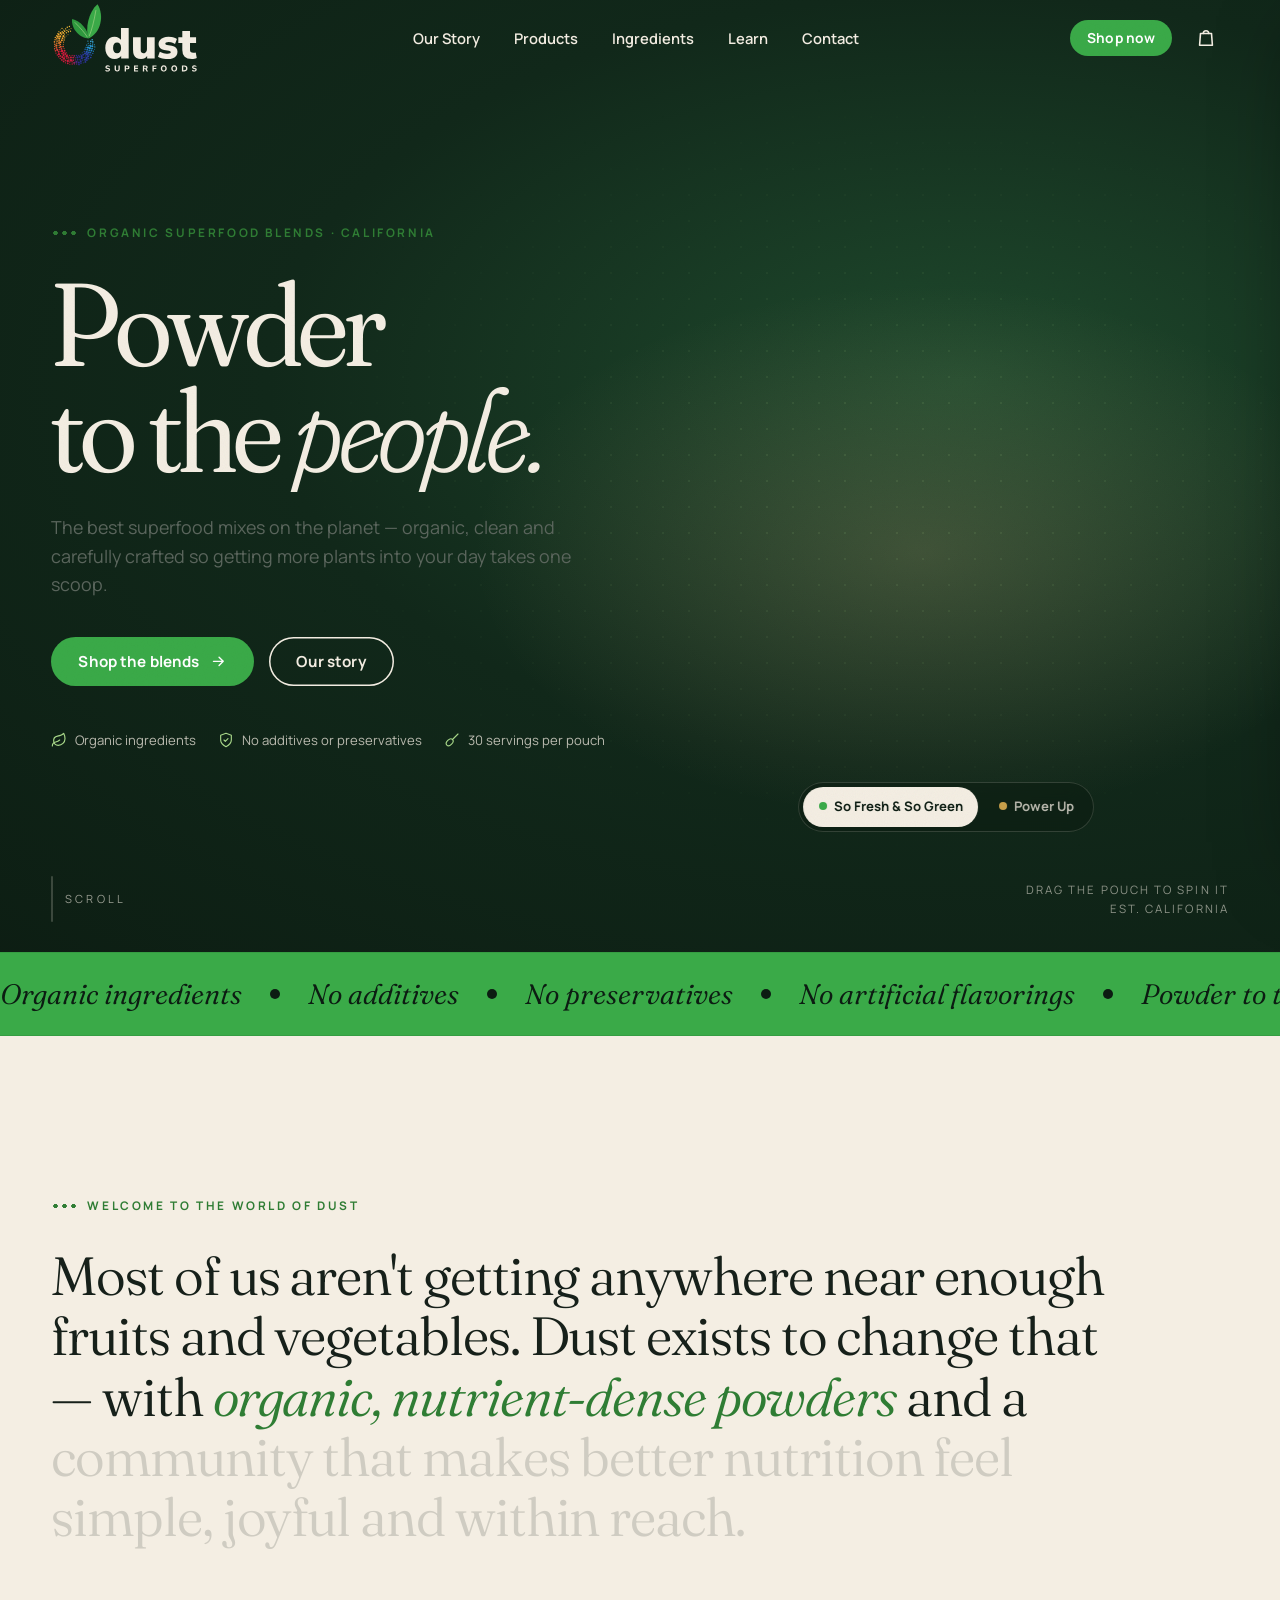
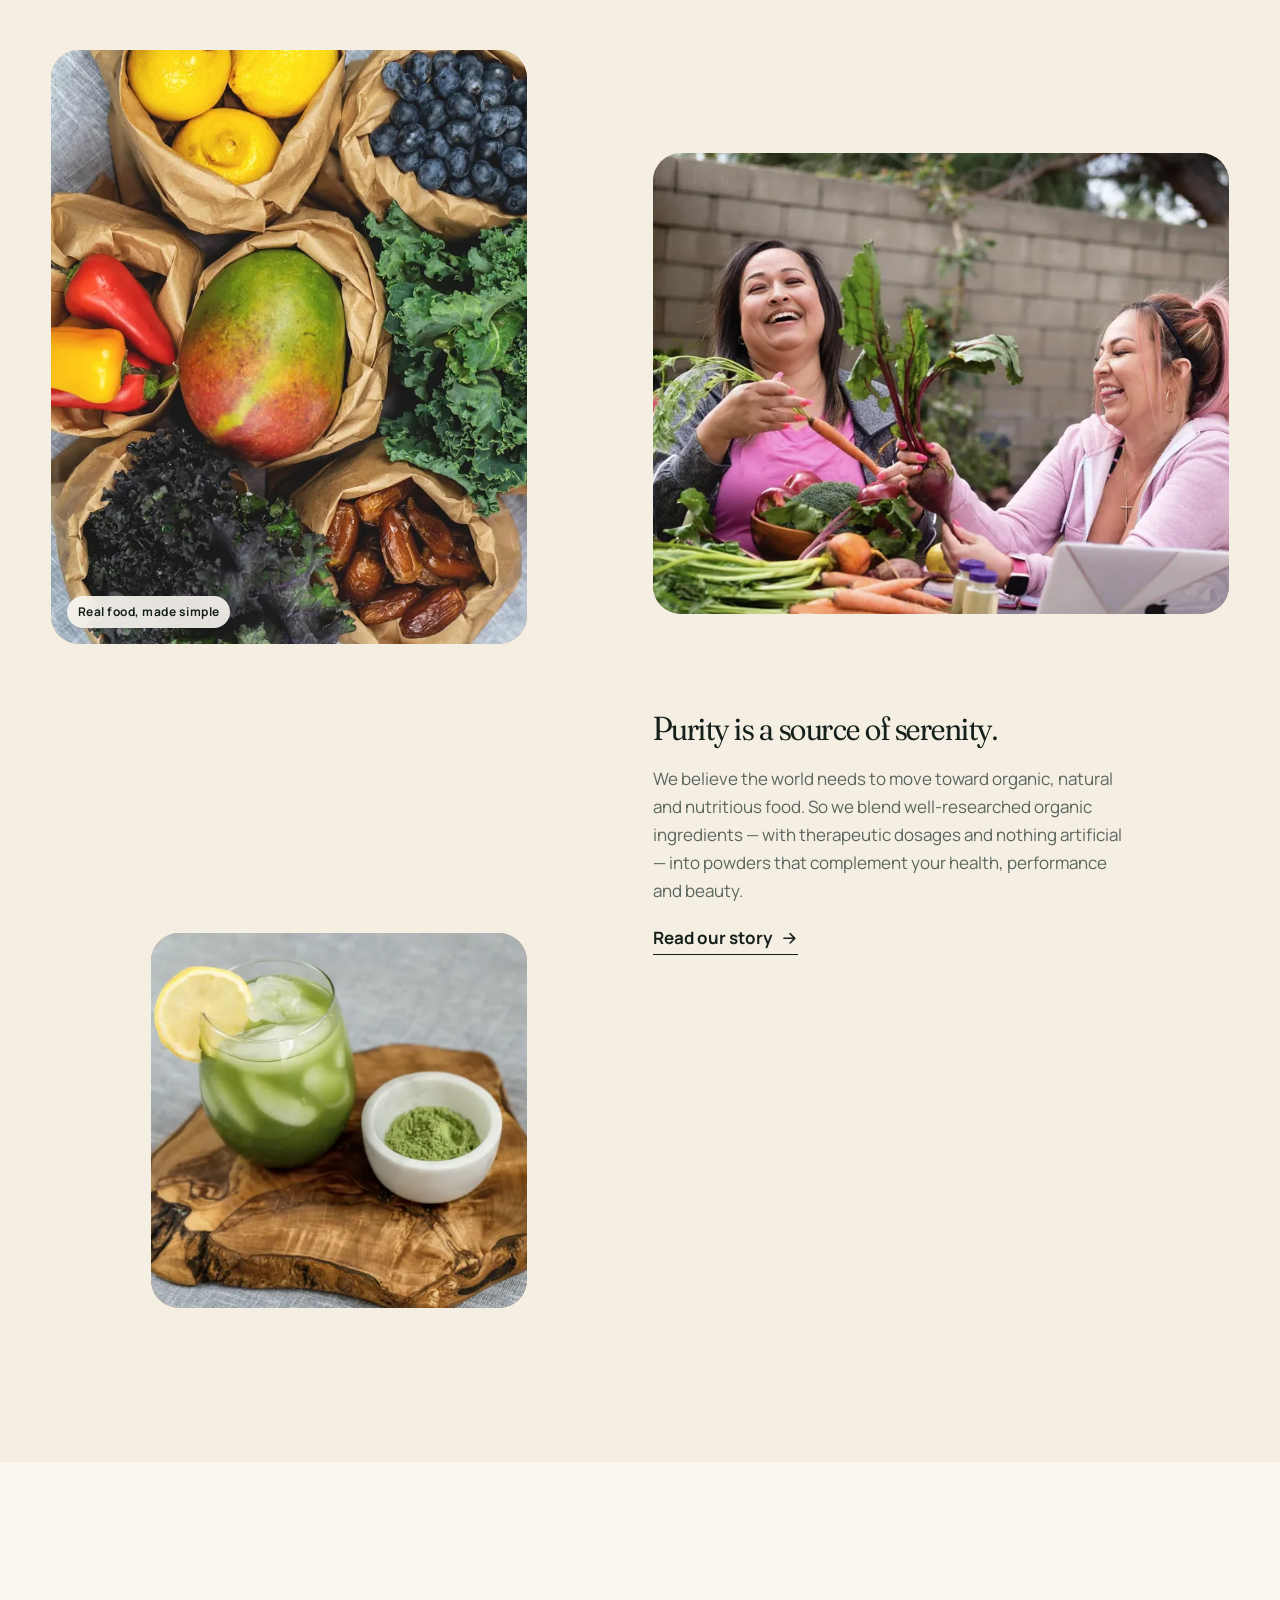
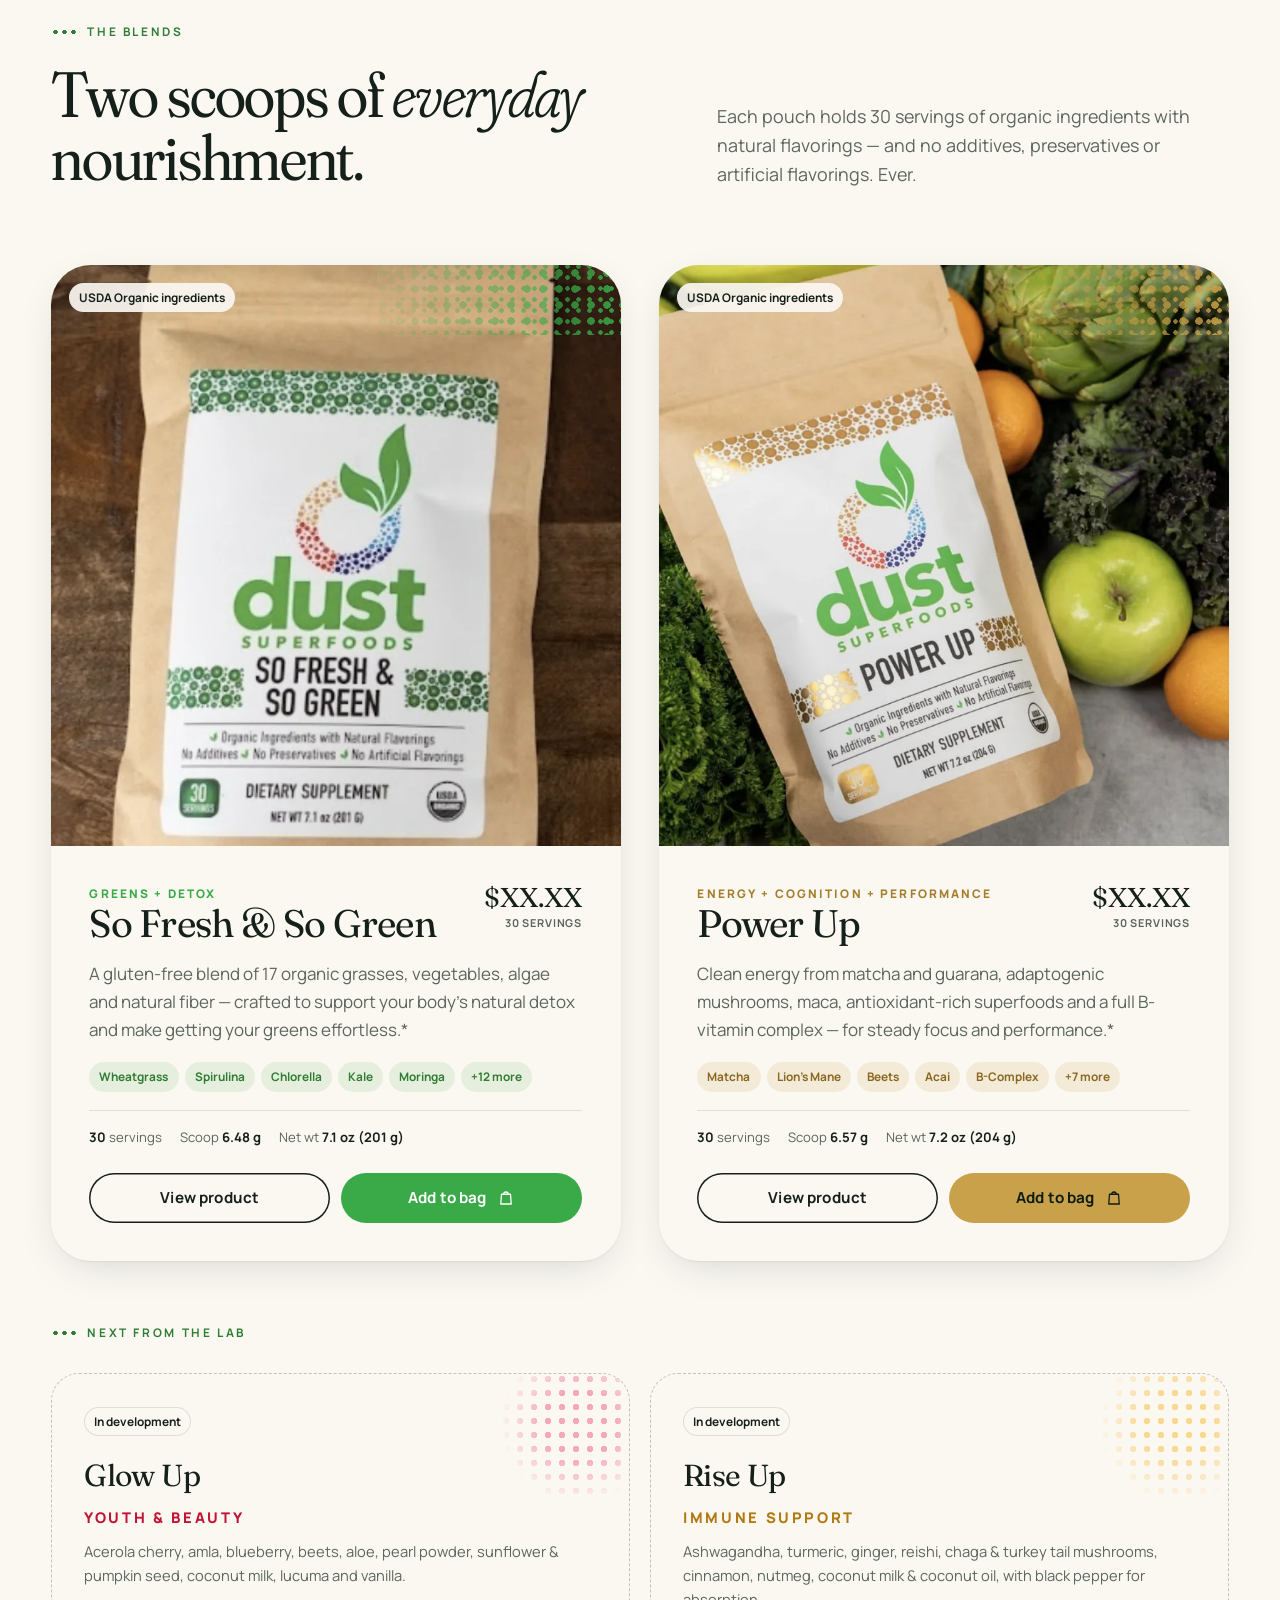
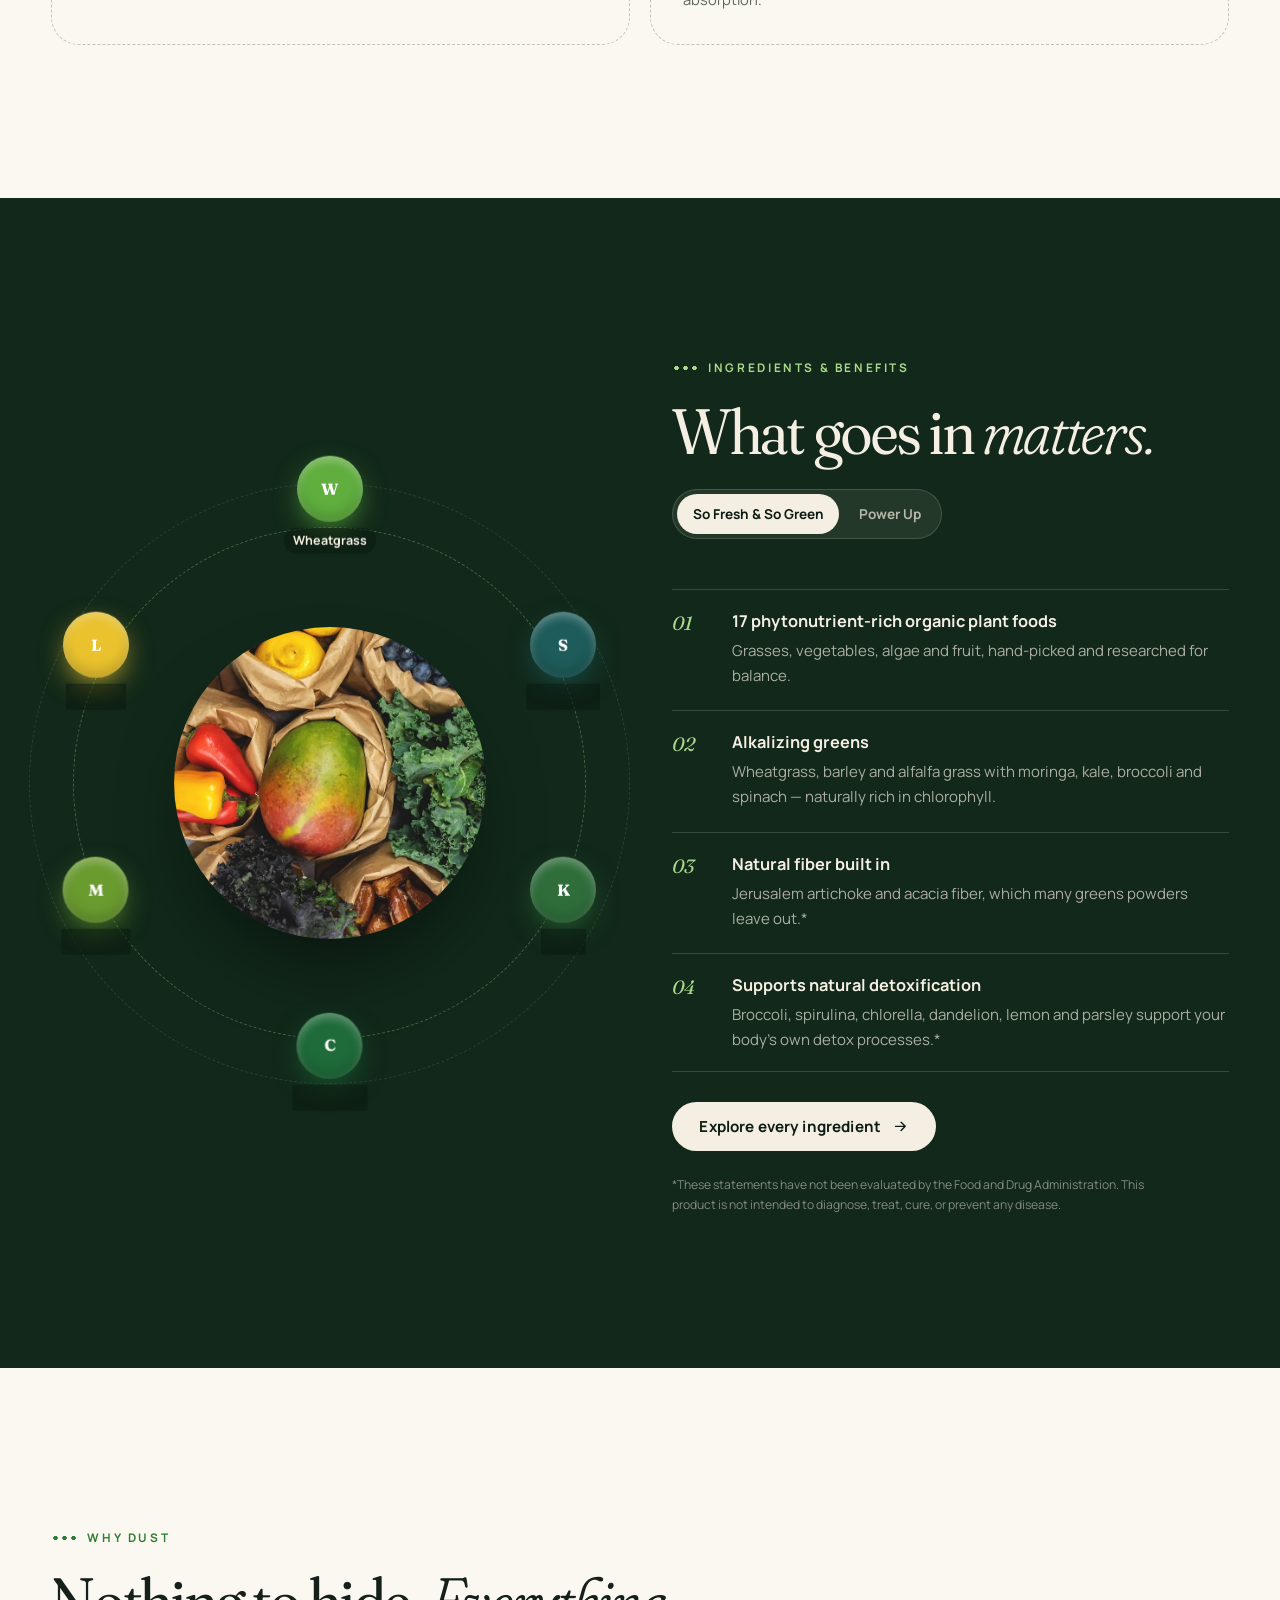
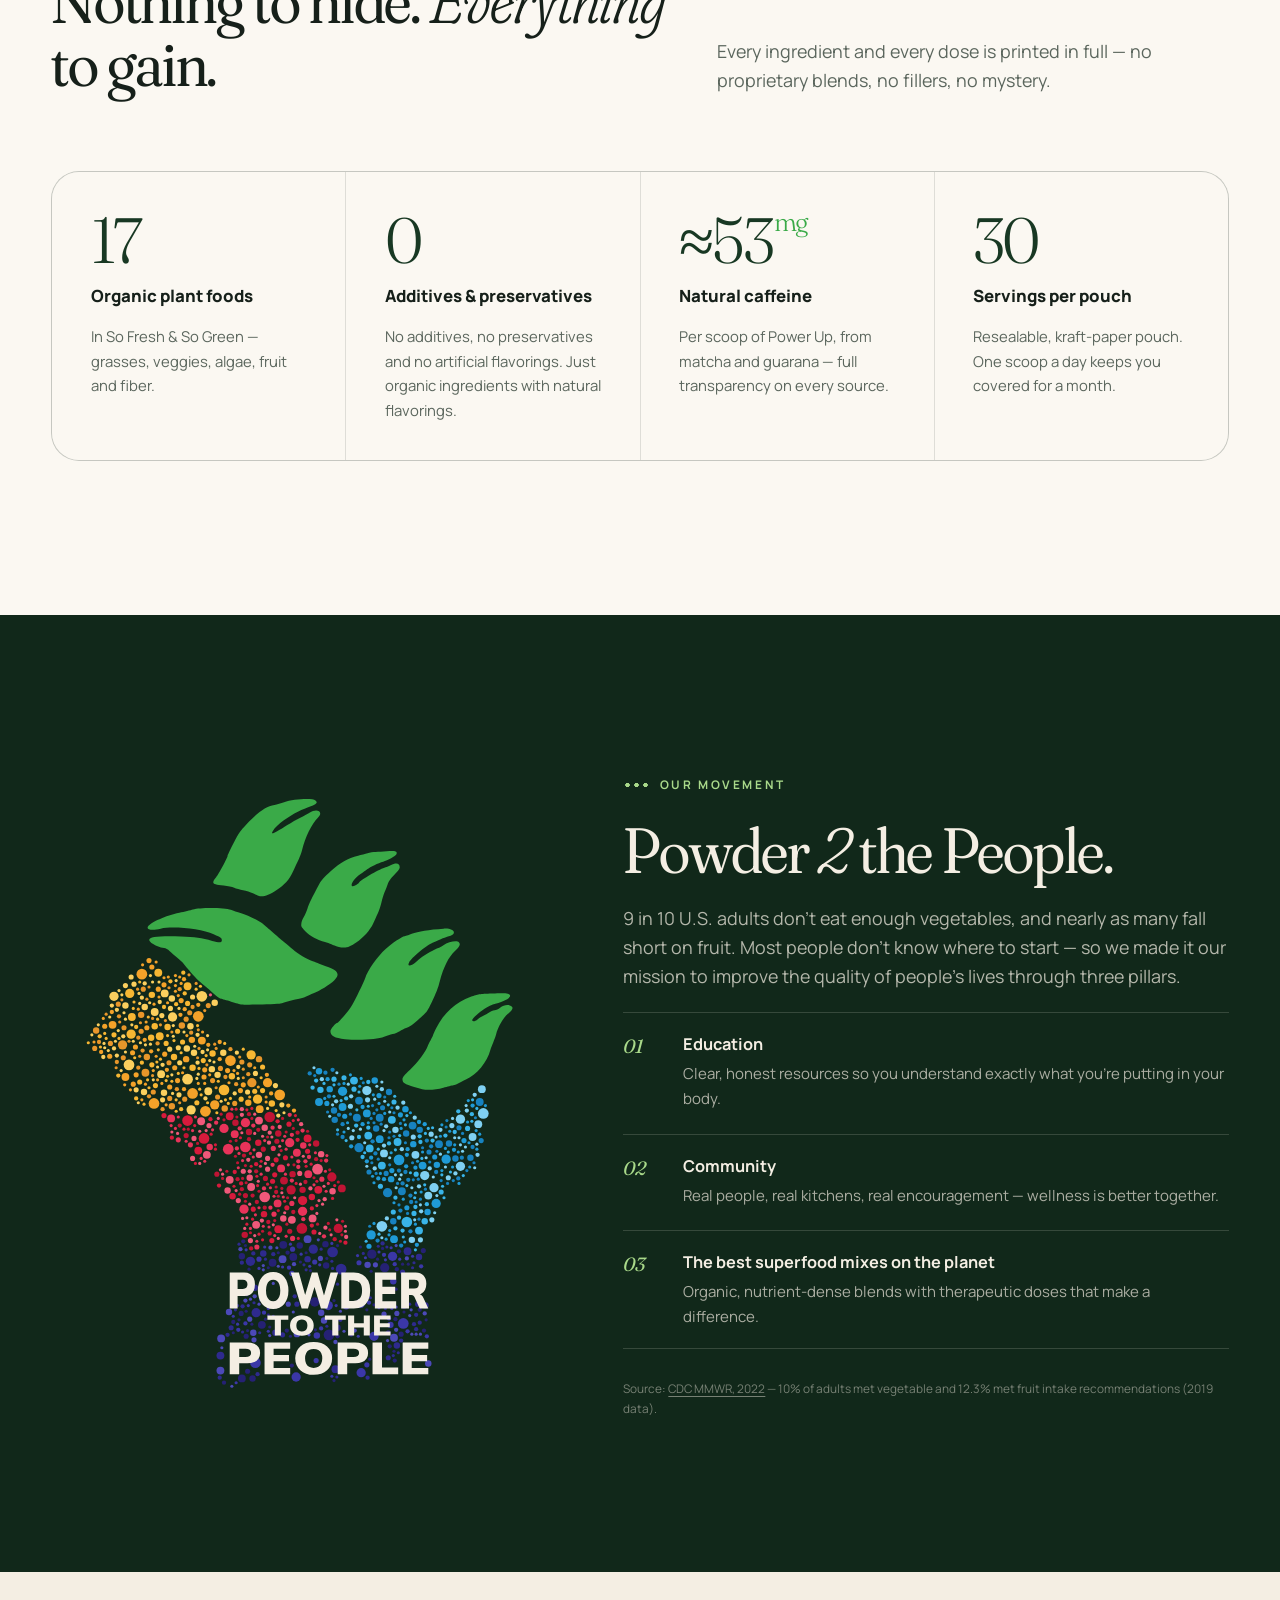
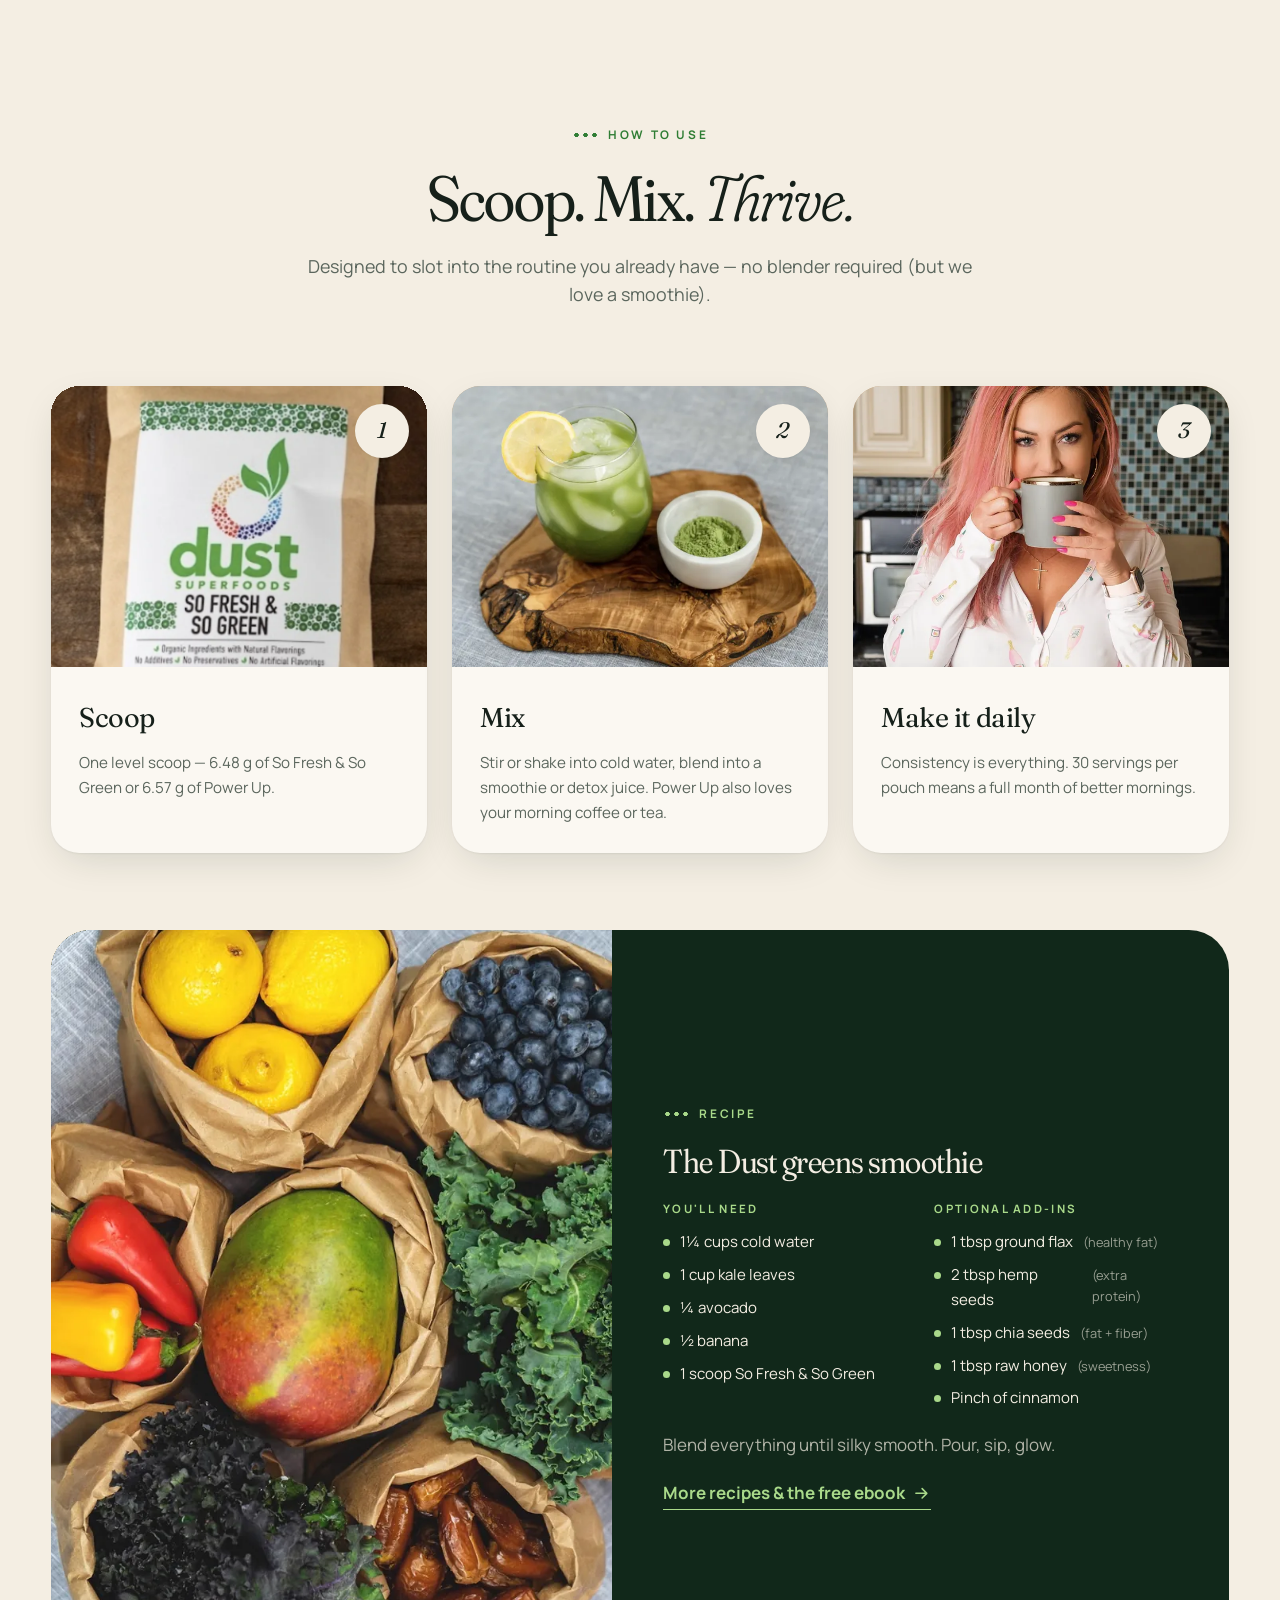
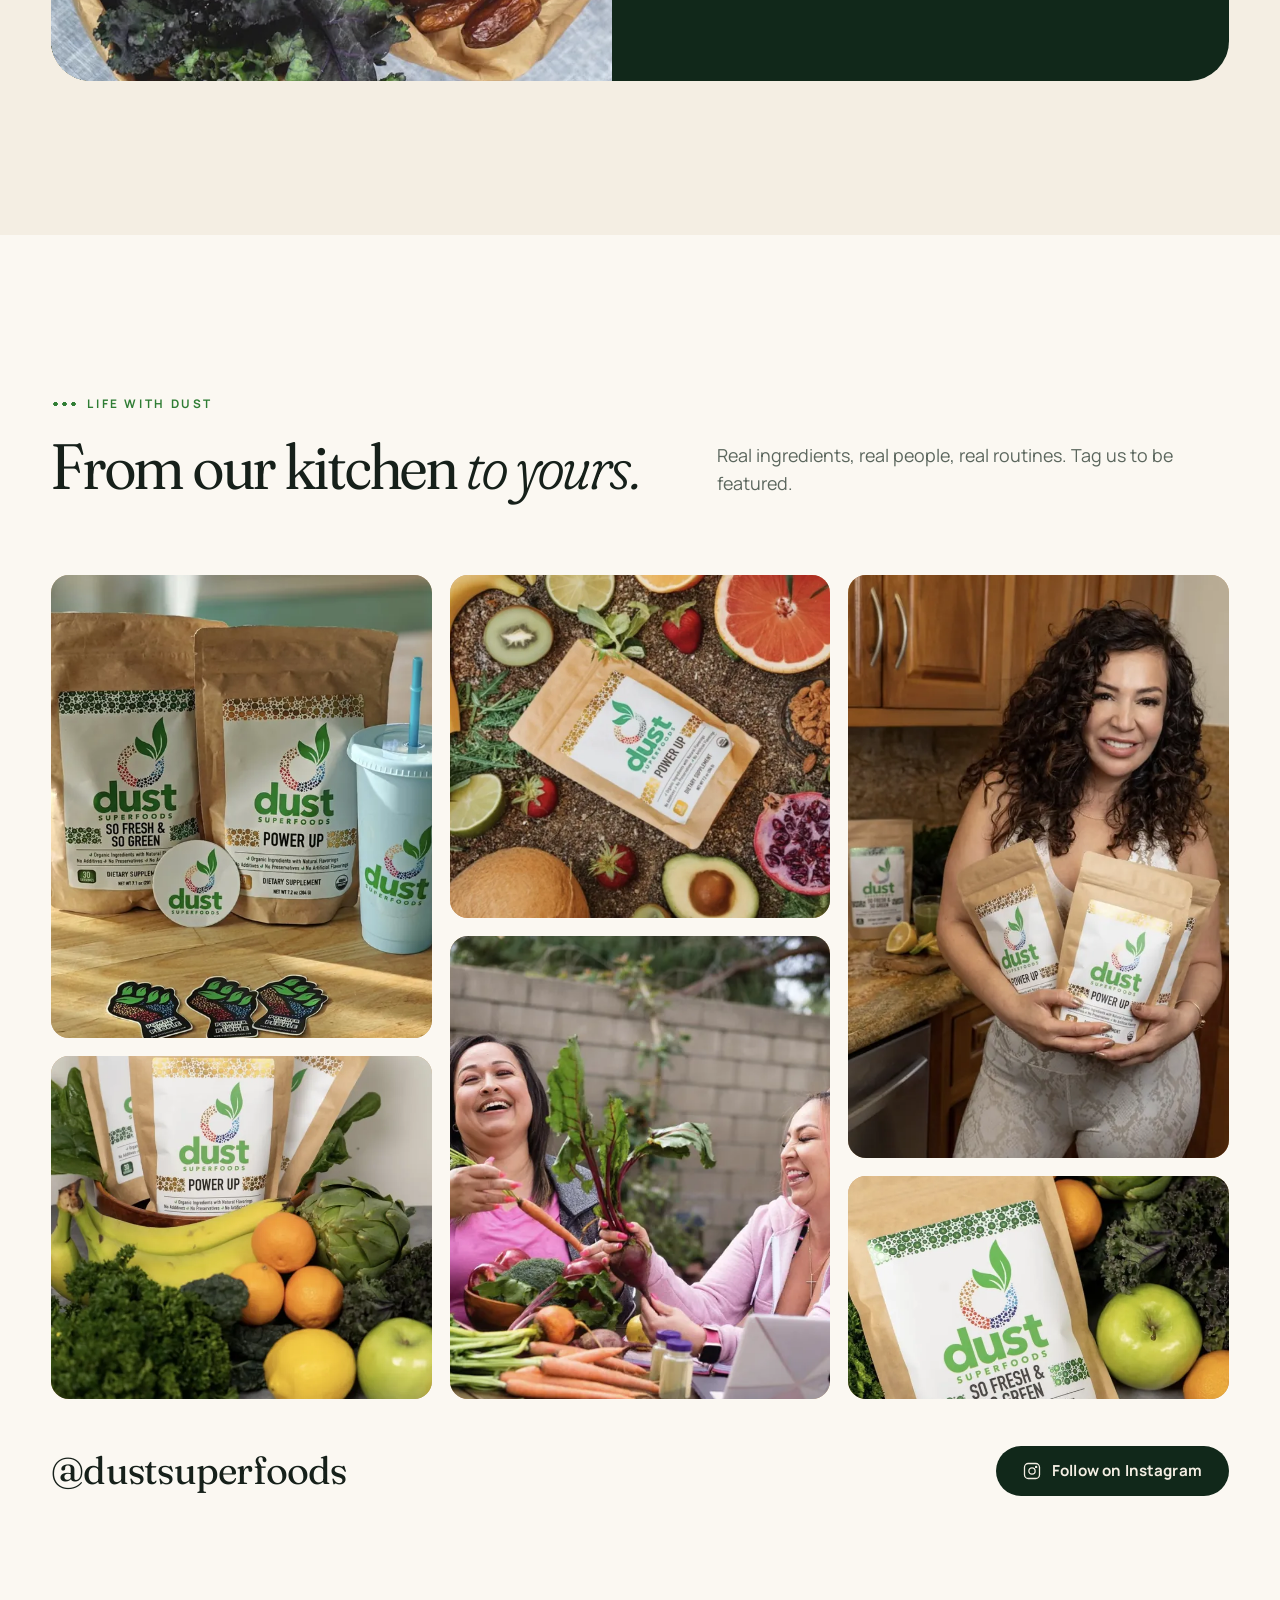
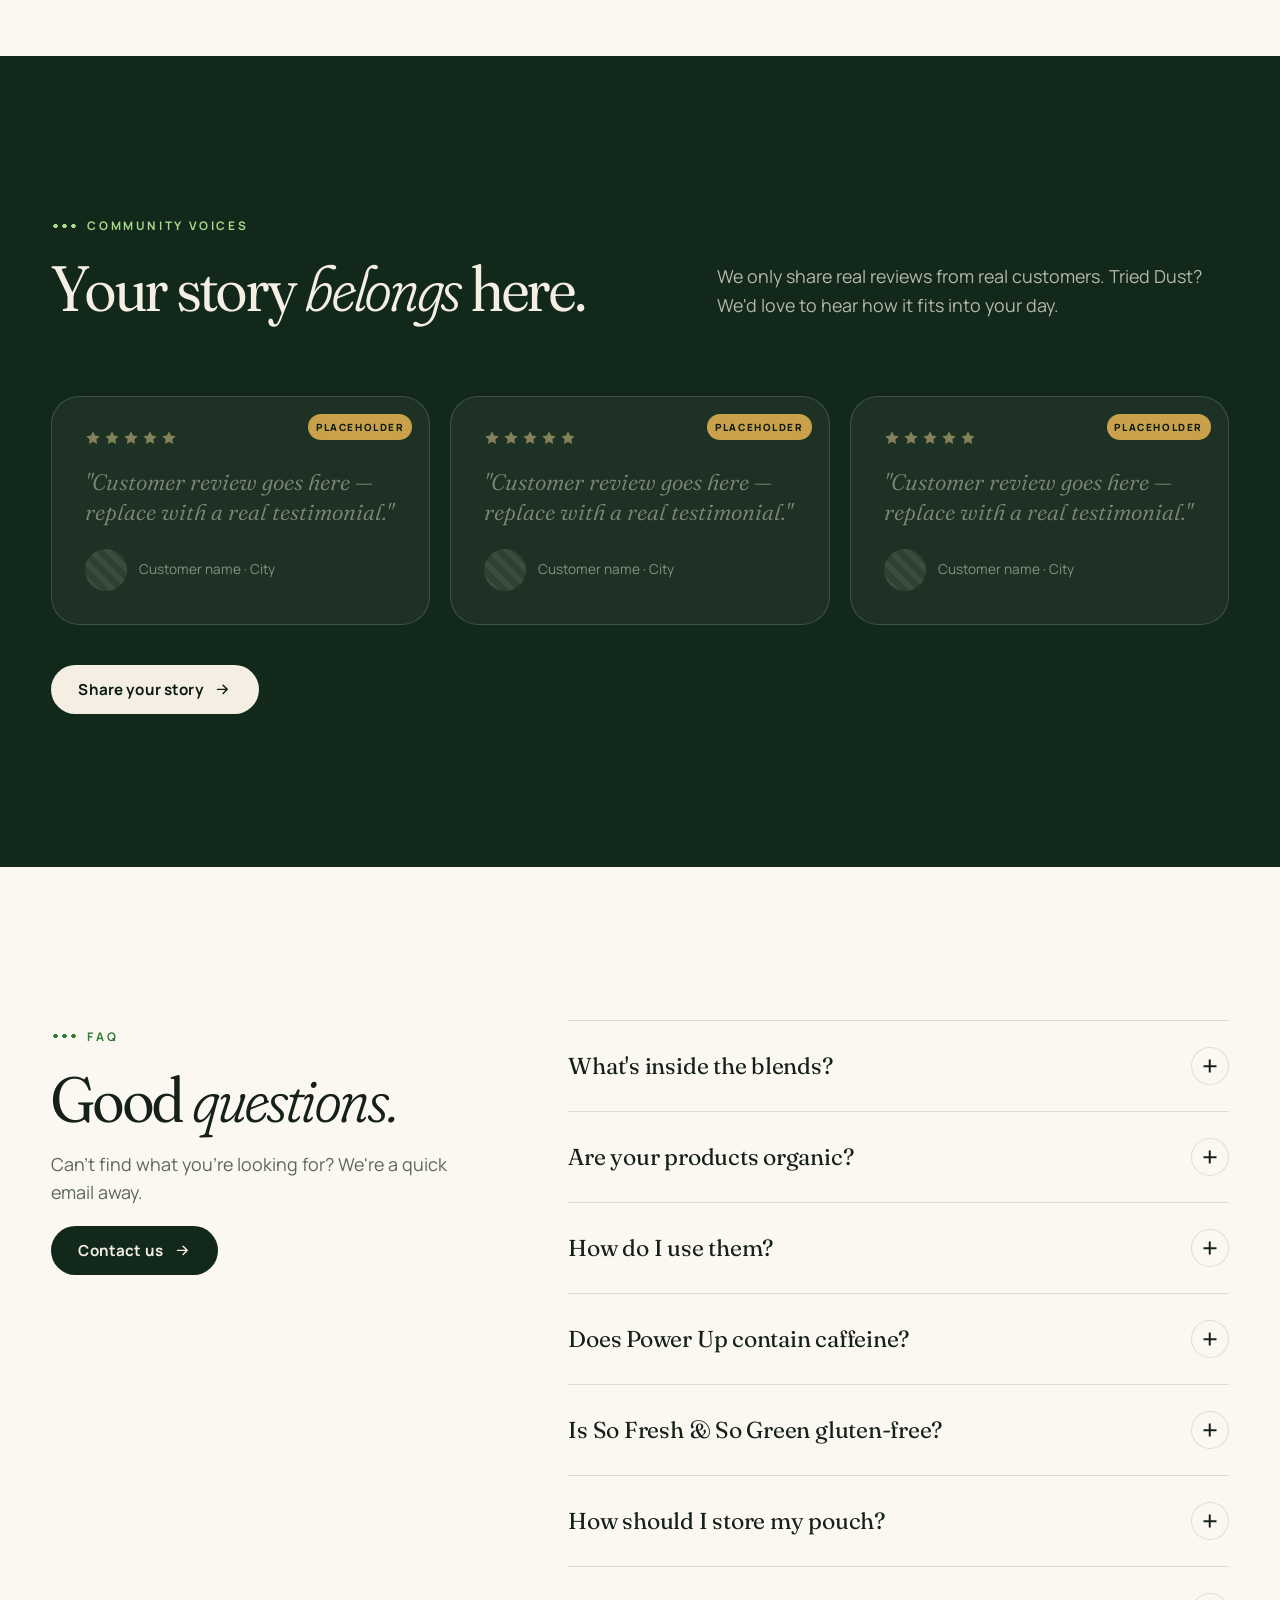
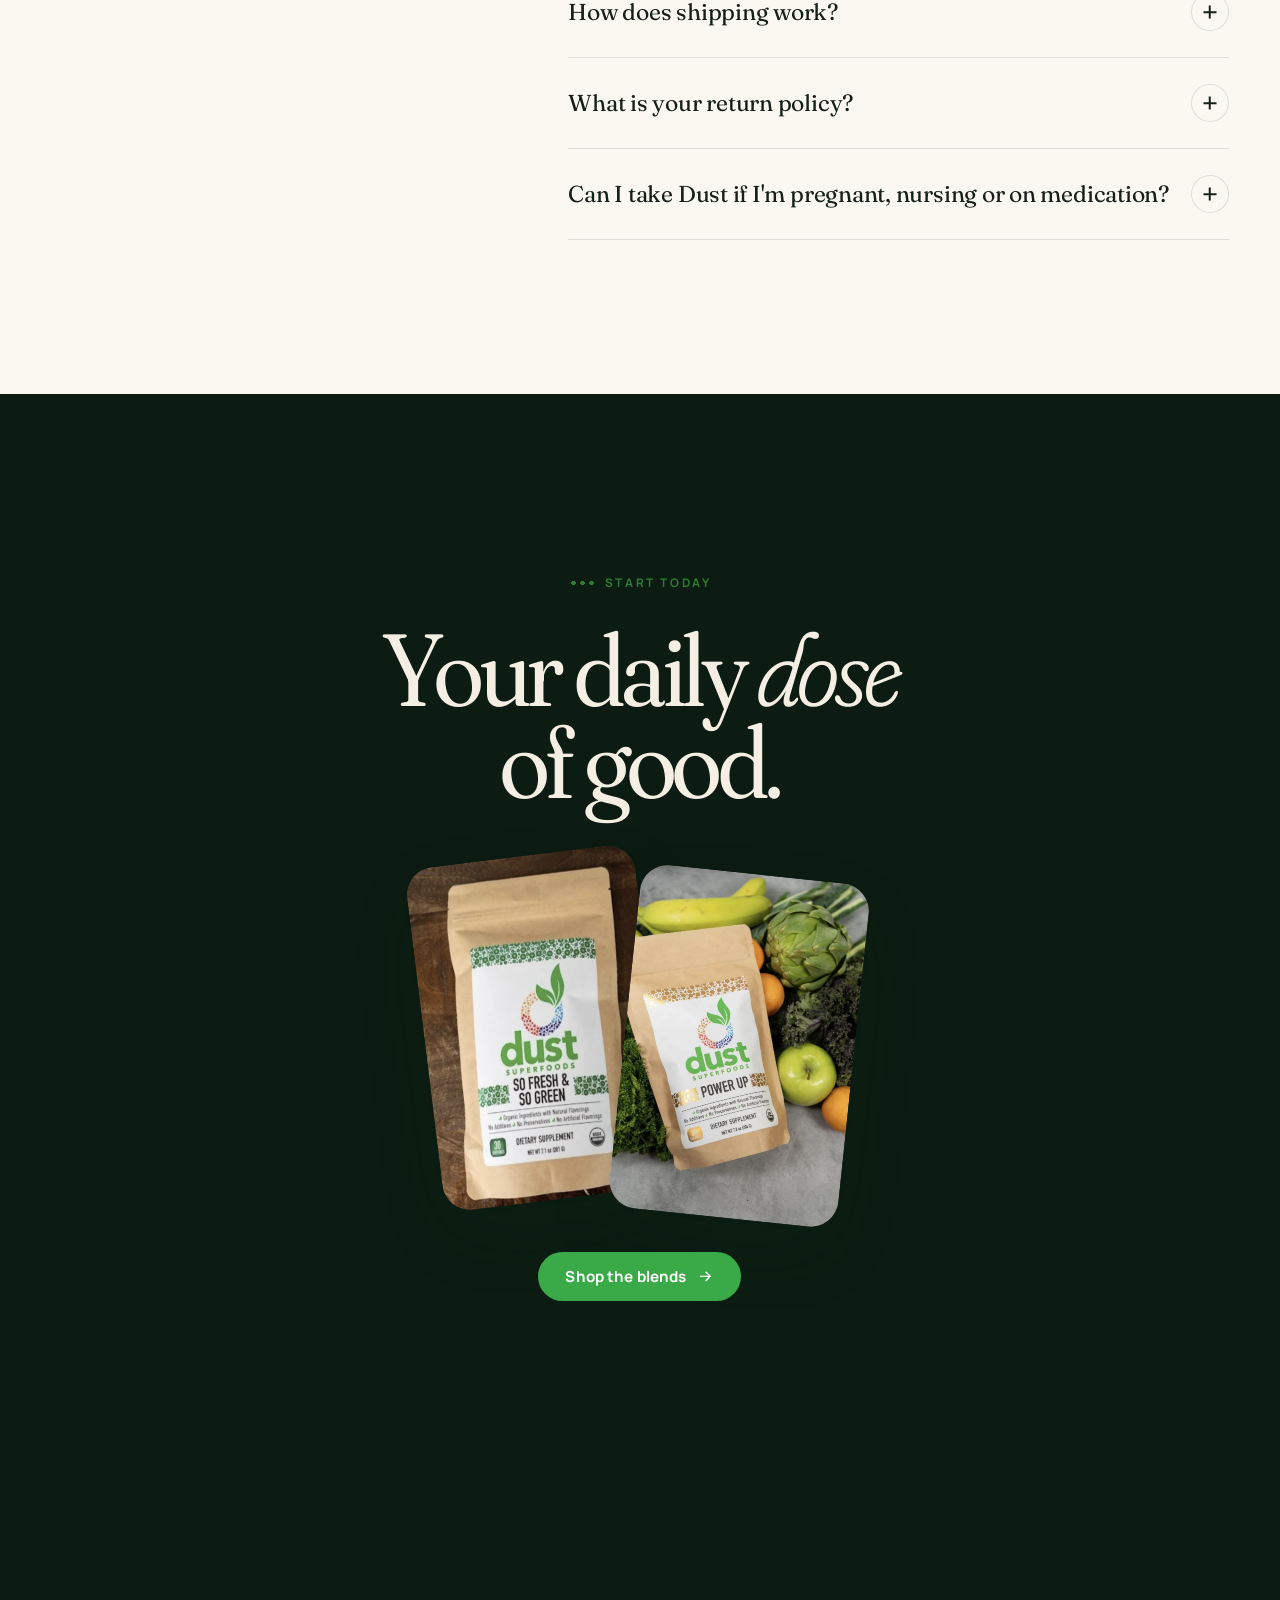
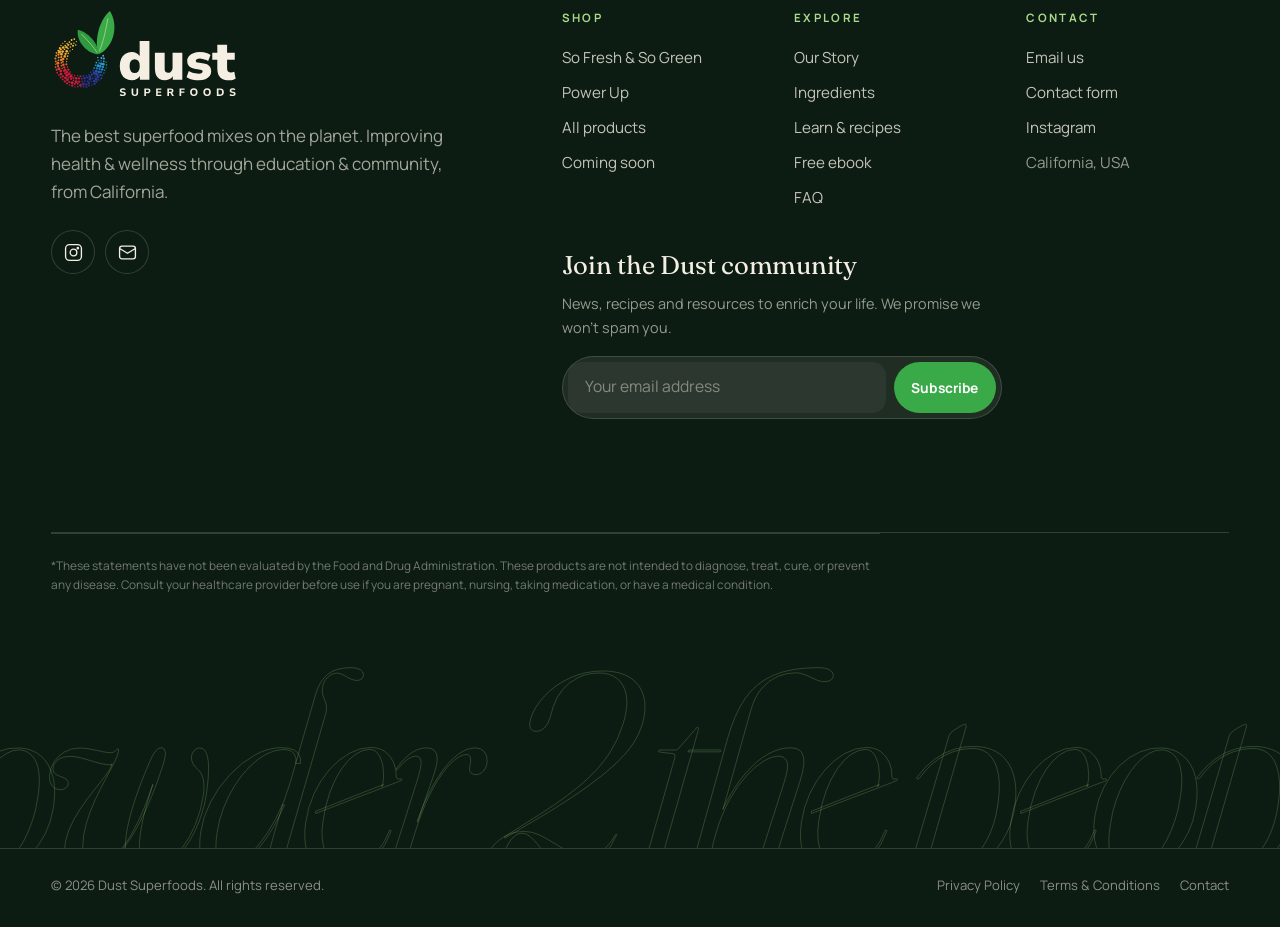
==== index.html @ 86afdecc "Dust Superfoods website: 3D hero, cart, FormSubmit forms, 12 pages Co-Authored-By: Claude Opus 5.5 <" ====
<!doctype html>
<html lang="en" class="no-js">
<head>
<meta charset="utf-8">
<meta name="viewport" content="width=device-width, initial-scale=1, viewport-fit=cover">
<title>Dust Superfoods | Organic Superfood Powder Blends — Powder to the People</title>
<meta name="description" content="Organic superfood powder blends from California. So Fresh & So Green (greens + detox) and Power Up (energy + cognition). No additives, no preservatives, 30 servings.">
<link rel="canonical" href="https://www.dustsuperfoods.com/">
<meta name="theme-color" content="#11281a">
<meta property="og:type" content="website">
<meta property="og:site_name" content="Dust Superfoods">
<meta property="og:title" content="Dust Superfoods | Organic Superfood Powder Blends — Powder to the People">
<meta property="og:description" content="Organic superfood powder blends from California. So Fresh & So Green (greens + detox) and Power Up (energy + cognition). No additives, no preservatives, 30 servings.">
<meta property="og:url" content="https://www.dustsuperfoods.com/">
<meta property="og:image" content="https://www.dustsuperfoods.com/assets/img/og-image.jpg">
<meta name="twitter:card" content="summary_large_image">
<link rel="icon" href="assets/favicon.svg" type="image/svg+xml">
<link rel="apple-touch-icon" href="assets/apple-touch-icon.png">
<link rel="preload" href="assets/fonts/fraunces-latin-full-normal.woff2" as="font" type="font/woff2" crossorigin>
<link rel="preload" href="assets/fonts/manrope-latin-wght-normal.woff2" as="font" type="font/woff2" crossorigin>

<link rel="stylesheet" href="css/style.css">
<script type="application/ld+json">{"@context": "https://schema.org", "@type": "Organization", "name": "Dust Superfoods", "url": "https://www.dustsuperfoods.com", "logo": "https://www.dustsuperfoods.com/assets/logo/dust-logo.svg", "email": "elizavelardez@dustsuperfoods.com", "sameAs": ["https://www.instagram.com/dustsuperfoods/"], "slogan": "Powder to the People", "address": {"@type": "PostalAddress", "addressRegion": "CA", "addressCountry": "US"}}</script><script type="application/ld+json">{"@context": "https://schema.org", "@type": "FAQPage", "mainEntity": [{"@type": "Question", "name": "What's inside the blends?", "acceptedAnswer": {"@type": "Answer", "text": "So Fresh & So Green combines 17 organic grasses, vegetables, algae and natural fibers. Power Up combines matcha, guarana, maca, lion's mane and cordyceps mushrooms, an antioxidant fruit & beet blend, and a full B-vitamin complex. See every ingredient and dosage on our ingredients page."}}, {"@type": "Question", "name": "Are your products organic?", "acceptedAnswer": {"@type": "Answer", "text": "Our blends are made with organic ingredients and natural flavorings — with no additives, no preservatives and no artificial flavorings. You'll find the USDA Organic seal on every pouch."}}, {"@type": "Question", "name": "How do I use them?", "acceptedAnswer": {"@type": "Answer", "text": "Add one scoop to water, a smoothie or a detox juice and mix well. Power Up also works stirred into your morning coffee or tea. Each pouch contains 30 servings."}}, {"@type": "Question", "name": "Does Power Up contain caffeine?", "acceptedAnswer": {"@type": "Answer", "text": "Yes — about 53 mg of naturally occurring caffeine per serving (≈20 mg from matcha and ≈33 mg from guarana extract). For comparison, that's roughly half a typical cup of coffee. Avoid it if you're sensitive to caffeine."}}, {"@type": "Question", "name": "Is So Fresh & So Green gluten-free?", "acceptedAnswer": {"@type": "Answer", "text": "Yes. The greens blend is made with gluten-free alkalizing organic grasses, vegetables and algae."}}, {"@type": "Question", "name": "How should I store my pouch?", "acceptedAnswer": {"@type": "Answer", "text": "Reseal the zip pouch after every use and keep it in a cool, dry place away from direct sunlight and moisture."}}, {"@type": "Question", "name": "How does shipping work?", "acceptedAnswer": {"@type": "Answer", "text": "Add your blends to the bag and send an order request — we'll reply by email to confirm shipping options, timing and payment. Questions? Email elizavelardez@dustsuperfoods.com."}}, {"@type": "Question", "name": "What is your return policy?", "acceptedAnswer": {"@type": "Answer", "text": "If something isn't right with your order, email us at elizavelardez@dustsuperfoods.com and we'll make it right."}}, {"@type": "Question", "name": "Can I take Dust if I'm pregnant, nursing or on medication?", "acceptedAnswer": {"@type": "Answer", "text": "Please check with your healthcare provider before adding any dietary supplement to your routine."}}]}</script>
</head>
<body class="">
<div class="loader" aria-hidden="true"><div><svg class="loader-mark" xmlns="http://www.w3.org/2000/svg" viewBox="0 0 300 300" role="img" aria-label="Dust Superfoods mark"><circle cx="103.4" cy="139.8" r="2.07" fill="#f7b737"/><circle cx="94.2" cy="145.6" r="2.25" fill="#f6b134"/><circle cx="87.9" cy="154.4" r="3.02" fill="#f5ac32"/><circle cx="85.1" cy="164.8" r="3.32" fill="#f4a62f"/><circle cx="82.3" cy="174.8" r="3.16" fill="#f18e2f"/><circle cx="81.2" cy="185.0" r="2.44" fill="#ee762e"/><circle cx="80.4" cy="195.6" r="3.99" fill="#e75632"/><circle cx="84.8" cy="205.3" r="2.72" fill="#dc2e38"/><circle cx="87.5" cy="215.8" r="4.24" fill="#d61a3c"/><circle cx="94.4" cy="224.2" r="3.08" fill="#d41a3d"/><circle cx="101.5" cy="232.8" r="2.35" fill="#d21a3d"/><circle cx="111.5" cy="237.8" r="2.86" fill="#cf1a3d"/><circle cx="122.8" cy="237.8" r="2.50" fill="#cd1a3e"/><circle cx="133.1" cy="240.0" r="3.96" fill="#981f59"/><circle cx="143.5" cy="238.7" r="3.47" fill="#2f2a90"/><circle cx="154.4" cy="238.3" r="3.03" fill="#2e2f95"/><circle cx="164.0" cy="233.2" r="2.38" fill="#2d349a"/><circle cx="171.0" cy="225.0" r="2.68" fill="#2c3aa0"/><circle cx="180.4" cy="219.2" r="3.15" fill="#2b3fa5"/><circle cx="184.5" cy="209.1" r="3.48" fill="#246dbf"/><circle cx="188.9" cy="199.4" r="2.88" fill="#2292d5"/><circle cx="192.3" cy="189.0" r="3.16" fill="#2e9fdc"/><circle cx="115.4" cy="123.3" r="2.85" fill="#f9c03b"/><circle cx="105.2" cy="126.0" r="3.87" fill="#f8bb39"/><circle cx="95.6" cy="130.6" r="3.11" fill="#f7b637"/><circle cx="86.6" cy="136.7" r="3.08" fill="#f6b234"/><circle cx="81.8" cy="146.7" r="5.12" fill="#f5ad32"/><circle cx="77.5" cy="156.2" r="4.37" fill="#f4a830"/><circle cx="74.2" cy="165.9" r="4.87" fill="#f39c2f"/><circle cx="68.4" cy="175.3" r="4.60" fill="#f0882e"/><circle cx="67.1" cy="186.1" r="3.88" fill="#ed742e"/><circle cx="69.1" cy="196.7" r="4.66" fill="#e85931"/><circle cx="72.3" cy="206.9" r="4.28" fill="#df3837"/><circle cx="75.5" cy="217.2" r="5.65" fill="#d71a3c"/><circle cx="82.8" cy="225.2" r="4.86" fill="#d51a3c"/><circle cx="91.3" cy="231.5" r="4.96" fill="#d31a3d"/><circle cx="97.6" cy="240.3" r="5.78" fill="#d11a3d"/><circle cx="106.5" cy="246.3" r="3.80" fill="#cf1a3d"/><circle cx="117.2" cy="248.0" r="4.87" fill="#ce1a3e"/><circle cx="127.7" cy="248.2" r="4.29" fill="#c31b43"/><circle cx="137.9" cy="249.3" r="3.33" fill="#6c2470"/><circle cx="148.0" cy="247.5" r="5.15" fill="#2f2b91"/><circle cx="157.9" cy="244.9" r="3.69" fill="#2e3096"/><circle cx="167.8" cy="241.6" r="5.44" fill="#2d349a"/><circle cx="175.4" cy="234.5" r="4.26" fill="#2c389e"/><circle cx="184.6" cy="229.0" r="5.47" fill="#2b3da3"/><circle cx="192.1" cy="221.2" r="5.42" fill="#2852b0"/><circle cx="194.6" cy="210.6" r="4.16" fill="#2278c6"/><circle cx="198.3" cy="200.9" r="5.41" fill="#2393d5"/><circle cx="203.0" cy="190.9" r="2.95" fill="#2d9edb"/><circle cx="199.2" cy="180.2" r="2.69" fill="#36a8e1"/><circle cx="197.9" cy="170.0" r="2.69" fill="#40b3e7"/><circle cx="117.8" cy="110.5" r="2.31" fill="#f9c23c"/><circle cx="108.5" cy="116.4" r="2.69" fill="#f8be3a"/><circle cx="98.3" cy="119.2" r="3.39" fill="#f8ba38"/><circle cx="87.6" cy="122.7" r="4.11" fill="#f7b636"/><circle cx="80.9" cy="131.5" r="4.39" fill="#f6b234"/><circle cx="73.2" cy="139.2" r="3.15" fill="#f5ad32"/><circle cx="66.4" cy="147.8" r="5.18" fill="#f5a931"/><circle cx="62.0" cy="157.9" r="5.23" fill="#f4a22f"/><circle cx="61.3" cy="168.9" r="4.12" fill="#f1912f"/><circle cx="61.2" cy="179.6" r="4.78" fill="#ef7f2e"/><circle cx="61.4" cy="190.0" r="3.19" fill="#ec6e2e"/><circle cx="62.1" cy="200.5" r="3.45" fill="#e65232"/><circle cx="64.4" cy="210.8" r="3.15" fill="#de3537"/><circle cx="70.2" cy="219.7" r="3.42" fill="#d71a3c"/><circle cx="75.3" cy="228.7" r="4.02" fill="#d51a3c"/><circle cx="82.3" cy="236.4" r="5.45" fill="#d41a3d"/><circle cx="88.3" cy="245.7" r="3.42" fill="#d21a3d"/><circle cx="98.2" cy="250.1" r="3.97" fill="#d01a3d"/><circle cx="107.5" cy="255.1" r="3.34" fill="#cf1a3d"/><circle cx="117.1" cy="260.7" r="5.78" fill="#cd1a3e"/><circle cx="128.1" cy="260.5" r="4.35" fill="#b61c49"/><circle cx="138.7" cy="258.8" r="3.29" fill="#692471"/><circle cx="149.3" cy="258.8" r="3.74" fill="#2f2b91"/><circle cx="160.3" cy="258.4" r="3.45" fill="#2e2f95"/><circle cx="168.6" cy="250.5" r="5.66" fill="#2d3399"/><circle cx="178.9" cy="247.2" r="3.41" fill="#2d379d"/><circle cx="187.3" cy="240.5" r="3.08" fill="#2c3aa0"/><circle cx="194.5" cy="232.5" r="5.74" fill="#2b3ea4"/><circle cx="202.0" cy="224.5" r="4.95" fill="#275ab4"/><circle cx="204.1" cy="213.6" r="4.03" fill="#227cc8"/><circle cx="207.0" cy="203.4" r="5.12" fill="#2393d5"/><circle cx="210.7" cy="193.3" r="4.56" fill="#2b9cda"/><circle cx="210.1" cy="182.6" r="2.79" fill="#34a5e0"/><circle cx="211.4" cy="171.6" r="3.80" fill="#3cafe5"/><circle cx="110.0" cy="100.9" r="3.25" fill="#f9c03b"/><circle cx="100.0" cy="104.7" r="3.42" fill="#f8bd3a"/><circle cx="91.9" cy="112.2" r="3.36" fill="#f7b938"/><circle cx="82.9" cy="117.5" r="2.58" fill="#f7b536"/><circle cx="76.1" cy="125.6" r="3.48" fill="#f6b234"/><circle cx="68.4" cy="132.5" r="4.94" fill="#f5ae33"/><circle cx="59.5" cy="139.3" r="4.25" fill="#f5ab31"/><circle cx="54.5" cy="149.0" r="5.77" fill="#f4a730"/><circle cx="50.6" cy="159.1" r="4.02" fill="#f39b2f"/><circle cx="51.7" cy="170.3" r="3.64" fill="#f18c2f"/><circle cx="50.6" cy="180.6" r="3.57" fill="#ee7c2e"/><circle cx="48.6" cy="191.2" r="5.52" fill="#ec6d2e"/><circle cx="49.0" cy="201.9" r="4.34" fill="#e75532"/><circle cx="52.6" cy="212.1" r="5.24" fill="#e03c36"/><circle cx="59.1" cy="220.8" r="4.85" fill="#d9223b"/><circle cx="60.6" cy="232.0" r="5.19" fill="#d61a3c"/><circle cx="67.5" cy="240.3" r="4.34" fill="#d51a3c"/><circle cx="76.8" cy="246.1" r="5.21" fill="#d31a3d"/><circle cx="84.3" cy="253.4" r="5.24" fill="#d21a3d"/><circle cx="91.5" cy="261.9" r="4.11" fill="#d01a3d"/><circle cx="102.3" cy="264.0" r="5.65" fill="#cf1a3d"/><circle cx="111.9" cy="269.0" r="3.48" fill="#ce1a3e"/><circle cx="122.8" cy="268.2" r="3.42" fill="#cc1a3e"/><circle cx="133.0" cy="273.0" r="5.26" fill="#91205d"/><circle cx="143.4" cy="268.8" r="5.31" fill="#4e2780"/><circle cx="154.6" cy="271.2" r="4.84" fill="#2f2c92"/><circle cx="164.0" cy="265.2" r="4.54" fill="#2e2f95"/><circle cx="173.1" cy="260.0" r="3.04" fill="#2d3399"/><circle cx="184.4" cy="258.3" r="4.82" fill="#2d369c"/><circle cx="191.5" cy="250.0" r="5.61" fill="#2c399f"/><circle cx="198.7" cy="242.3" r="5.44" fill="#2b3da3"/><circle cx="206.9" cy="235.1" r="3.59" fill="#2a48aa"/><circle cx="210.0" cy="224.6" r="3.82" fill="#2565bb"/><circle cx="214.2" cy="215.1" r="4.64" fill="#2182cc"/><circle cx="217.4" cy="205.1" r="4.10" fill="#2394d6"/><circle cx="218.6" cy="194.8" r="4.92" fill="#2b9cda"/><circle cx="220.3" cy="184.4" r="3.39" fill="#32a4df"/><circle cx="220.7" cy="173.8" r="3.84" fill="#3aace3"/><circle cx="217.9" cy="163.6" r="3.44" fill="#41b4e8"/><circle cx="75.1" cy="109.9" r="2.86" fill="#f7b536"/><circle cx="67.1" cy="117.0" r="2.11" fill="#f6b234"/><circle cx="60.2" cy="125.3" r="2.63" fill="#f6ae33"/><circle cx="55.9" cy="135.1" r="3.93" fill="#f5ab31"/><circle cx="50.1" cy="143.9" r="3.24" fill="#f4a830"/><circle cx="43.4" cy="152.7" r="3.42" fill="#f3a02f"/><circle cx="42.3" cy="163.5" r="3.34" fill="#f1922f"/><circle cx="39.4" cy="173.8" r="3.90" fill="#f0852e"/><circle cx="41.0" cy="184.6" r="3.43" fill="#ee772e"/><circle cx="40.8" cy="195.1" r="2.83" fill="#eb682e"/><circle cx="40.0" cy="206.1" r="3.32" fill="#e55032"/><circle cx="43.9" cy="216.2" r="3.85" fill="#df3937"/><circle cx="46.4" cy="226.9" r="3.18" fill="#d9223b"/><circle cx="52.9" cy="235.8" r="3.31" fill="#d61a3c"/><circle cx="59.4" cy="244.3" r="3.70" fill="#d51a3c"/><circle cx="66.7" cy="252.1" r="3.37" fill="#d41a3d"/><circle cx="74.5" cy="259.4" r="4.23" fill="#d21a3d"/><circle cx="82.6" cy="266.6" r="4.09" fill="#d11a3d"/><circle cx="91.5" cy="273.0" r="2.80" fill="#d01a3d"/><circle cx="102.2" cy="275.5" r="4.23" fill="#ce1a3e"/><circle cx="112.2" cy="280.0" r="2.54" fill="#cd1a3e"/><circle cx="123.3" cy="278.4" r="3.18" fill="#c81a40"/><circle cx="133.8" cy="278.9" r="2.76" fill="#8b2160"/><circle cx="144.3" cy="278.4" r="3.66" fill="#4f277f"/><circle cx="155.4" cy="280.3" r="4.13" fill="#2f2b91"/><circle cx="164.9" cy="274.4" r="3.75" fill="#2e2f95"/><circle cx="175.7" cy="272.8" r="2.55" fill="#2e3298"/><circle cx="185.8" cy="268.7" r="4.28" fill="#2d359b"/><circle cx="192.8" cy="259.9" r="4.25" fill="#2c389e"/><circle cx="201.4" cy="253.6" r="3.27" fill="#2c3ba1"/><circle cx="210.9" cy="247.7" r="4.00" fill="#2b3ea4"/><circle cx="213.9" cy="236.6" r="3.16" fill="#294fae"/><circle cx="220.8" cy="228.3" r="2.96" fill="#256abd"/><circle cx="223.6" cy="217.9" r="2.92" fill="#2184cd"/><circle cx="229.2" cy="208.5" r="2.26" fill="#2393d5"/><circle cx="230.4" cy="197.7" r="2.85" fill="#2a9bda"/><circle cx="228.6" cy="186.9" r="2.39" fill="#31a2de"/><path d="M201.0 158.0C201.7 117.8 160.7 73.6 123.0 66.0C117.2 115.2 161.8 156.5 201.0 158.0Z" fill="#2F9A3F"/><path d="M201.0 158.0C260.1 130.1 276.2 47.8 243.0 -4.0C198.8 33.0 184.3 115.6 201.0 158.0Z" fill="#3AAA48"/><path d="M194.8 150.6Q177.4 122.7 137.0 82.6" stroke="#A9D98A" stroke-width="3.5" fill="none" stroke-linecap="round" opacity=".85"/><path d="M204.4 145.0Q222.2 103.0 235.4 25.2" stroke="#A9D98A" stroke-width="3.5" fill="none" stroke-linecap="round" opacity=".85"/></svg><div class="loader-word">Dust Superfoods</div></div></div>
<div class="veil" aria-hidden="true"></div>

<a class="skip-link" href="#main">Skip to content</a>
<header class="site-header is-over-dark">
  <div class="container header-inner">
    <a href="index.html" class="logo" aria-label="Dust Superfoods home"><svg xmlns="http://www.w3.org/2000/svg" viewBox="0 0 710 345" role="img" aria-label="Dust Superfoods"><title>Dust Superfoods</title><circle cx="80.4" cy="154.8" r="2.07" fill="#f7b737"/><circle cx="71.2" cy="160.6" r="2.25" fill="#f6b134"/><circle cx="64.9" cy="169.4" r="3.02" fill="#f5ac32"/><circle cx="62.1" cy="179.8" r="3.32" fill="#f4a62f"/><circle cx="59.3" cy="189.8" r="3.16" fill="#f18e2f"/><circle cx="58.2" cy="200.0" r="2.44" fill="#ee762e"/><circle cx="57.4" cy="210.6" r="3.99" fill="#e75632"/><circle cx="61.8" cy="220.3" r="2.72" fill="#dc2e38"/><circle cx="64.5" cy="230.8" r="4.24" fill="#d61a3c"/><circle cx="71.4" cy="239.2" r="3.08" fill="#d41a3d"/><circle cx="78.5" cy="247.8" r="2.35" fill="#d21a3d"/><circle cx="88.5" cy="252.8" r="2.86" fill="#cf1a3d"/><circle cx="99.8" cy="252.8" r="2.50" fill="#cd1a3e"/><circle cx="110.1" cy="255.0" r="3.96" fill="#981f59"/><circle cx="120.5" cy="253.7" r="3.47" fill="#2f2a90"/><circle cx="131.4" cy="253.3" r="3.03" fill="#2e2f95"/><circle cx="141.0" cy="248.2" r="2.38" fill="#2d349a"/><circle cx="148.0" cy="240.0" r="2.68" fill="#2c3aa0"/><circle cx="157.4" cy="234.2" r="3.15" fill="#2b3fa5"/><circle cx="161.5" cy="224.1" r="3.48" fill="#246dbf"/><circle cx="165.9" cy="214.4" r="2.88" fill="#2292d5"/><circle cx="169.3" cy="204.0" r="3.16" fill="#2e9fdc"/><circle cx="92.4" cy="138.3" r="2.85" fill="#f9c03b"/><circle cx="82.2" cy="141.0" r="3.87" fill="#f8bb39"/><circle cx="72.6" cy="145.6" r="3.11" fill="#f7b637"/><circle cx="63.6" cy="151.7" r="3.08" fill="#f6b234"/><circle cx="58.8" cy="161.7" r="5.12" fill="#f5ad32"/><circle cx="54.5" cy="171.2" r="4.37" fill="#f4a830"/><circle cx="51.2" cy="180.9" r="4.87" fill="#f39c2f"/><circle cx="45.4" cy="190.3" r="4.60" fill="#f0882e"/><circle cx="44.1" cy="201.1" r="3.88" fill="#ed742e"/><circle cx="46.1" cy="211.7" r="4.66" fill="#e85931"/><circle cx="49.3" cy="221.9" r="4.28" fill="#df3837"/><circle cx="52.5" cy="232.2" r="5.65" fill="#d71a3c"/><circle cx="59.8" cy="240.2" r="4.86" fill="#d51a3c"/><circle cx="68.3" cy="246.5" r="4.96" fill="#d31a3d"/><circle cx="74.6" cy="255.3" r="5.78" fill="#d11a3d"/><circle cx="83.5" cy="261.3" r="3.80" fill="#cf1a3d"/><circle cx="94.2" cy="263.0" r="4.87" fill="#ce1a3e"/><circle cx="104.7" cy="263.2" r="4.29" fill="#c31b43"/><circle cx="114.9" cy="264.3" r="3.33" fill="#6c2470"/><circle cx="125.0" cy="262.5" r="5.15" fill="#2f2b91"/><circle cx="134.9" cy="259.9" r="3.69" fill="#2e3096"/><circle cx="144.8" cy="256.6" r="5.44" fill="#2d349a"/><circle cx="152.4" cy="249.5" r="4.26" fill="#2c389e"/><circle cx="161.6" cy="244.0" r="5.47" fill="#2b3da3"/><circle cx="169.1" cy="236.2" r="5.42" fill="#2852b0"/><circle cx="171.6" cy="225.6" r="4.16" fill="#2278c6"/><circle cx="175.3" cy="215.9" r="5.41" fill="#2393d5"/><circle cx="180.0" cy="205.9" r="2.95" fill="#2d9edb"/><circle cx="176.2" cy="195.2" r="2.69" fill="#36a8e1"/><circle cx="174.9" cy="185.0" r="2.69" fill="#40b3e7"/><circle cx="94.8" cy="125.5" r="2.31" fill="#f9c23c"/><circle cx="85.5" cy="131.4" r="2.69" fill="#f8be3a"/><circle cx="75.3" cy="134.2" r="3.39" fill="#f8ba38"/><circle cx="64.6" cy="137.7" r="4.11" fill="#f7b636"/><circle cx="57.9" cy="146.5" r="4.39" fill="#f6b234"/><circle cx="50.2" cy="154.2" r="3.15" fill="#f5ad32"/><circle cx="43.4" cy="162.8" r="5.18" fill="#f5a931"/><circle cx="39.0" cy="172.9" r="5.23" fill="#f4a22f"/><circle cx="38.3" cy="183.9" r="4.12" fill="#f1912f"/><circle cx="38.2" cy="194.6" r="4.78" fill="#ef7f2e"/><circle cx="38.4" cy="205.0" r="3.19" fill="#ec6e2e"/><circle cx="39.1" cy="215.5" r="3.45" fill="#e65232"/><circle cx="41.4" cy="225.8" r="3.15" fill="#de3537"/><circle cx="47.2" cy="234.7" r="3.42" fill="#d71a3c"/><circle cx="52.3" cy="243.7" r="4.02" fill="#d51a3c"/><circle cx="59.3" cy="251.4" r="5.45" fill="#d41a3d"/><circle cx="65.3" cy="260.7" r="3.42" fill="#d21a3d"/><circle cx="75.2" cy="265.1" r="3.97" fill="#d01a3d"/><circle cx="84.5" cy="270.1" r="3.34" fill="#cf1a3d"/><circle cx="94.1" cy="275.7" r="5.78" fill="#cd1a3e"/><circle cx="105.1" cy="275.5" r="4.35" fill="#b61c49"/><circle cx="115.7" cy="273.8" r="3.29" fill="#692471"/><circle cx="126.3" cy="273.8" r="3.74" fill="#2f2b91"/><circle cx="137.3" cy="273.4" r="3.45" fill="#2e2f95"/><circle cx="145.6" cy="265.5" r="5.66" fill="#2d3399"/><circle cx="155.9" cy="262.2" r="3.41" fill="#2d379d"/><circle cx="164.3" cy="255.5" r="3.08" fill="#2c3aa0"/><circle cx="171.5" cy="247.5" r="5.74" fill="#2b3ea4"/><circle cx="179.0" cy="239.5" r="4.95" fill="#275ab4"/><circle cx="181.1" cy="228.6" r="4.03" fill="#227cc8"/><circle cx="184.0" cy="218.4" r="5.12" fill="#2393d5"/><circle cx="187.7" cy="208.3" r="4.56" fill="#2b9cda"/><circle cx="187.1" cy="197.6" r="2.79" fill="#34a5e0"/><circle cx="188.4" cy="186.6" r="3.80" fill="#3cafe5"/><circle cx="87.0" cy="115.9" r="3.25" fill="#f9c03b"/><circle cx="77.0" cy="119.7" r="3.42" fill="#f8bd3a"/><circle cx="68.9" cy="127.2" r="3.36" fill="#f7b938"/><circle cx="59.9" cy="132.5" r="2.58" fill="#f7b536"/><circle cx="53.1" cy="140.6" r="3.48" fill="#f6b234"/><circle cx="45.4" cy="147.5" r="4.94" fill="#f5ae33"/><circle cx="36.5" cy="154.3" r="4.25" fill="#f5ab31"/><circle cx="31.5" cy="164.0" r="5.77" fill="#f4a730"/><circle cx="27.6" cy="174.1" r="4.02" fill="#f39b2f"/><circle cx="28.7" cy="185.3" r="3.64" fill="#f18c2f"/><circle cx="27.6" cy="195.6" r="3.57" fill="#ee7c2e"/><circle cx="25.6" cy="206.2" r="5.52" fill="#ec6d2e"/><circle cx="26.0" cy="216.9" r="4.34" fill="#e75532"/><circle cx="29.6" cy="227.1" r="5.24" fill="#e03c36"/><circle cx="36.1" cy="235.8" r="4.85" fill="#d9223b"/><circle cx="37.6" cy="247.0" r="5.19" fill="#d61a3c"/><circle cx="44.5" cy="255.3" r="4.34" fill="#d51a3c"/><circle cx="53.8" cy="261.1" r="5.21" fill="#d31a3d"/><circle cx="61.3" cy="268.4" r="5.24" fill="#d21a3d"/><circle cx="68.5" cy="276.9" r="4.11" fill="#d01a3d"/><circle cx="79.3" cy="279.0" r="5.65" fill="#cf1a3d"/><circle cx="88.9" cy="284.0" r="3.48" fill="#ce1a3e"/><circle cx="99.8" cy="283.2" r="3.42" fill="#cc1a3e"/><circle cx="110.0" cy="288.0" r="5.26" fill="#91205d"/><circle cx="120.4" cy="283.8" r="5.31" fill="#4e2780"/><circle cx="131.6" cy="286.2" r="4.84" fill="#2f2c92"/><circle cx="141.0" cy="280.2" r="4.54" fill="#2e2f95"/><circle cx="150.1" cy="275.0" r="3.04" fill="#2d3399"/><circle cx="161.4" cy="273.3" r="4.82" fill="#2d369c"/><circle cx="168.5" cy="265.0" r="5.61" fill="#2c399f"/><circle cx="175.7" cy="257.3" r="5.44" fill="#2b3da3"/><circle cx="183.9" cy="250.1" r="3.59" fill="#2a48aa"/><circle cx="187.0" cy="239.6" r="3.82" fill="#2565bb"/><circle cx="191.2" cy="230.1" r="4.64" fill="#2182cc"/><circle cx="194.4" cy="220.1" r="4.10" fill="#2394d6"/><circle cx="195.6" cy="209.8" r="4.92" fill="#2b9cda"/><circle cx="197.3" cy="199.4" r="3.39" fill="#32a4df"/><circle cx="197.7" cy="188.8" r="3.84" fill="#3aace3"/><circle cx="194.9" cy="178.6" r="3.44" fill="#41b4e8"/><circle cx="52.1" cy="124.9" r="2.86" fill="#f7b536"/><circle cx="44.1" cy="132.0" r="2.11" fill="#f6b234"/><circle cx="37.2" cy="140.3" r="2.63" fill="#f6ae33"/><circle cx="32.9" cy="150.1" r="3.93" fill="#f5ab31"/><circle cx="27.1" cy="158.9" r="3.24" fill="#f4a830"/><circle cx="20.4" cy="167.7" r="3.42" fill="#f3a02f"/><circle cx="19.3" cy="178.5" r="3.34" fill="#f1922f"/><circle cx="16.4" cy="188.8" r="3.90" fill="#f0852e"/><circle cx="18.0" cy="199.6" r="3.43" fill="#ee772e"/><circle cx="17.8" cy="210.1" r="2.83" fill="#eb682e"/><circle cx="17.0" cy="221.1" r="3.32" fill="#e55032"/><circle cx="20.9" cy="231.2" r="3.85" fill="#df3937"/><circle cx="23.4" cy="241.9" r="3.18" fill="#d9223b"/><circle cx="29.9" cy="250.8" r="3.31" fill="#d61a3c"/><circle cx="36.4" cy="259.3" r="3.70" fill="#d51a3c"/><circle cx="43.7" cy="267.1" r="3.37" fill="#d41a3d"/><circle cx="51.5" cy="274.4" r="4.23" fill="#d21a3d"/><circle cx="59.6" cy="281.6" r="4.09" fill="#d11a3d"/><circle cx="68.5" cy="288.0" r="2.80" fill="#d01a3d"/><circle cx="79.2" cy="290.5" r="4.23" fill="#ce1a3e"/><circle cx="89.2" cy="295.0" r="2.54" fill="#cd1a3e"/><circle cx="100.3" cy="293.4" r="3.18" fill="#c81a40"/><circle cx="110.8" cy="293.9" r="2.76" fill="#8b2160"/><circle cx="121.3" cy="293.4" r="3.66" fill="#4f277f"/><circle cx="132.4" cy="295.3" r="4.13" fill="#2f2b91"/><circle cx="141.9" cy="289.4" r="3.75" fill="#2e2f95"/><circle cx="152.7" cy="287.8" r="2.55" fill="#2e3298"/><circle cx="162.8" cy="283.7" r="4.28" fill="#2d359b"/><circle cx="169.8" cy="274.9" r="4.25" fill="#2c389e"/><circle cx="178.4" cy="268.6" r="3.27" fill="#2c3ba1"/><circle cx="187.9" cy="262.7" r="4.00" fill="#2b3ea4"/><circle cx="190.9" cy="251.6" r="3.16" fill="#294fae"/><circle cx="197.8" cy="243.3" r="2.96" fill="#256abd"/><circle cx="200.6" cy="232.9" r="2.92" fill="#2184cd"/><circle cx="206.2" cy="223.5" r="2.26" fill="#2393d5"/><circle cx="207.4" cy="212.7" r="2.85" fill="#2a9bda"/><circle cx="205.6" cy="201.9" r="2.39" fill="#31a2de"/><path d="M178.0 173.0C178.7 132.8 137.7 88.6 100.0 81.0C94.2 130.2 138.8 171.5 178.0 173.0Z" fill="#2F9A3F"/><path d="M178.0 173.0C237.1 145.1 253.2 62.8 220.0 11.0C175.8 48.0 161.3 130.6 178.0 173.0Z" fill="#3AAA48"/><path d="M171.8 165.6Q154.4 137.7 114.0 97.6" stroke="#A9D98A" stroke-width="3.5" fill="none" stroke-linecap="round" opacity=".85"/><path d="M181.4 160.0Q199.2 118.0 212.4 40.2" stroke="#A9D98A" stroke-width="3.5" fill="none" stroke-linecap="round" opacity=".85"/><g fill="var(--logo-word,#3AAA48)"><g transform="translate(251.1 267.7)"><path transform="translate(0.00 0) scale(0.20500 -0.20500)" d="M244 -11Q181 -11 132.5 20.0Q84 51 56.5 109.0Q29 167 29 246Q29 327 56.5 384.0Q84 441 132.5 472.0Q181 503 244 503Q299 503 343 477Q374 458 391 432V705H569V0H395V67Q379 37 346 17Q301 -11 244 -11ZM301 120Q341 120 367.0 150.0Q393 180 393 246Q393 313 367.0 342.5Q341 372 301 372Q260 372 234.0 342.5Q208 313 208 246Q208 180 234.0 150.0Q260 120 301 120Z"/><path transform="translate(127.10 0) scale(0.20500 -0.20500)" d="M236 -11Q172 -11 131.0 12.5Q90 36 69.5 83.0Q49 130 49 202V492H227V197Q227 173 233.5 157.0Q240 141 254.0 133.0Q268 125 289 125Q313 125 331.5 136.5Q350 148 360.5 169.5Q371 191 371 220V492H549V0H375V61Q356 33 330 15Q290 -11 236 -11Z"/><path transform="translate(250.31 0) scale(0.20500 -0.20500)" d="M248 -11Q203 -11 161.5 -5.0Q120 1 86.0 13.0Q52 25 25 42L66 157Q91 143 121.5 132.0Q152 121 185.0 115.0Q218 109 249 109Q286 109 302.0 119.5Q318 130 318 147Q318 162 307.5 170.0Q297 178 278 181L167 199Q105 210 71.0 244.5Q37 279 37 335Q37 387 66.5 424.5Q96 462 147.5 482.5Q199 503 266 503Q302 503 337.0 497.5Q372 492 404.0 480.5Q436 469 462 450L418 337Q399 351 373.0 361.0Q347 371 319.5 377.5Q292 384 269 384Q228 384 211.0 373.0Q194 362 194 345Q194 332 203.0 323.5Q212 315 231 312L342 293Q406 283 440.5 249.5Q475 216 475 159Q475 105 447.0 67.0Q419 29 368.0 9.0Q317 -11 248 -11Z"/><path transform="translate(351.99 0) scale(0.20500 -0.20500)" d="M310 -11Q198 -11 144.0 41.0Q90 93 90 198V361H-2V492H90V635H268V492H408V361H268V204Q268 167 285.5 149.5Q303 132 341 132Q353 132 367.5 135.0Q382 138 400 142L424 14Q401 2 370.5 -4.5Q340 -11 310 -11Z"/></g><g transform="translate(255.2 328.6)"><path transform="translate(0.00 0) scale(0.04000 -0.04000)" d="M323 -11Q268 -11 216.5 -1.5Q165 8 121.0 25.5Q77 43 44 67L89 189Q121 167 158.0 151.0Q195 135 237.0 126.5Q279 118 323 118Q396 118 427.0 140.5Q458 163 458 197Q458 216 448.5 230.0Q439 244 417.5 254.5Q396 265 359 272L246 296Q150 316 103.5 364.5Q57 413 57 492Q57 560 93.5 610.0Q130 660 194.5 688.0Q259 716 343 716Q392 716 437.0 706.5Q482 697 520.0 679.0Q558 661 586 636L541 522Q501 554 451.0 570.5Q401 587 342 587Q300 587 270.5 576.0Q241 565 225.5 545.0Q210 525 210 499Q210 470 231.0 452.0Q252 434 304 423L417 399Q515 378 563.0 331.5Q611 285 611 209Q611 143 575.5 93.5Q540 44 475.5 16.5Q411 -11 323 -11Z"/><path transform="translate(43.29 0) scale(0.04000 -0.04000)" d="M373 -11Q223 -11 144.5 66.0Q66 143 66 295V705H221V294Q221 208 260.0 164.5Q299 121 373 121Q447 121 485.5 164.5Q524 208 524 294V705H677V295Q677 143 600.0 66.0Q523 -11 373 -11Z"/><path transform="translate(90.67 0) scale(0.04000 -0.04000)" d="M71 0V705H393Q472 705 527.0 678.0Q582 651 610.5 601.0Q639 551 639 480Q639 409 610.5 358.5Q582 308 527.0 281.0Q472 254 393 254H226V0ZM226 374H367Q427 374 458.5 401.0Q490 428 490 480Q490 532 458.5 558.0Q427 584 367 584H226Z"/><path transform="translate(134.88 0) scale(0.04000 -0.04000)" d="M71 0V705H554V584H219V419H532V297H219V121H554V0Z"/><path transform="translate(176.73 0) scale(0.04000 -0.04000)" d="M71 0V705H393Q511 705 575.0 648.0Q639 591 639 489Q639 423 610.0 375.0Q581 327 527 301Q507 292 485 286Q501 281 516 272Q547 251 570 209L684 0H513L391 225Q381 243 368.0 253.5Q355 264 338.5 268.5Q322 273 302 273H226V0ZM226 385H365Q427 385 458.5 410.0Q490 435 490 485Q490 534 458.5 559.0Q427 584 365 584H226Z"/><path transform="translate(222.23 0) scale(0.04000 -0.04000)" d="M71 0V705H547V584H226V412H525V291H226V0Z"/><path transform="translate(262.68 0) scale(0.04000 -0.04000)" d="M398 -11Q320 -11 255.5 15.0Q191 41 145.0 89.0Q99 137 74.5 204.0Q50 271 50 353Q50 436 74.5 502.5Q99 569 145.0 616.5Q191 664 255.5 690.0Q320 716 398 716Q477 716 541.0 690.0Q605 664 651.0 617.0Q697 570 722.0 503.0Q747 436 747 354Q747 271 722.0 204.0Q697 137 651.0 89.0Q605 41 541.0 15.0Q477 -11 398 -11ZM398 121Q458 121 499.0 148.5Q540 176 562.5 228.5Q585 281 585 353Q585 426 563.0 478.0Q541 530 499.0 557.0Q457 584 398 584Q340 584 298.0 557.0Q256 530 234.0 478.0Q212 426 212 353Q212 281 234.0 228.5Q256 176 298.0 148.5Q340 121 398 121Z"/><path transform="translate(312.17 0) scale(0.04000 -0.04000)" d="M398 -11Q320 -11 255.5 15.0Q191 41 145.0 89.0Q99 137 74.5 204.0Q50 271 50 353Q50 436 74.5 502.5Q99 569 145.0 616.5Q191 664 255.5 690.0Q320 716 398 716Q477 716 541.0 690.0Q605 664 651.0 617.0Q697 570 722.0 503.0Q747 436 747 354Q747 271 722.0 204.0Q697 137 651.0 89.0Q605 41 541.0 15.0Q477 -11 398 -11ZM398 121Q458 121 499.0 148.5Q540 176 562.5 228.5Q585 281 585 353Q585 426 563.0 478.0Q541 530 499.0 557.0Q457 584 398 584Q340 584 298.0 557.0Q256 530 234.0 478.0Q212 426 212 353Q212 281 234.0 228.5Q256 176 298.0 148.5Q340 121 398 121Z"/><path transform="translate(361.67 0) scale(0.04000 -0.04000)" d="M71 0V705H347Q467 705 551.5 663.5Q636 622 680.5 543.5Q725 465 725 353Q725 241 680.5 162.0Q636 83 551.5 41.5Q467 0 347 0ZM226 127H338Q451 127 507.0 183.0Q563 239 563 353Q563 467 506.5 522.5Q450 578 338 578H226Z"/><path transform="translate(410.28 0) scale(0.04000 -0.04000)" d="M323 -11Q268 -11 216.5 -1.5Q165 8 121.0 25.5Q77 43 44 67L89 189Q121 167 158.0 151.0Q195 135 237.0 126.5Q279 118 323 118Q396 118 427.0 140.5Q458 163 458 197Q458 216 448.5 230.0Q439 244 417.5 254.5Q396 265 359 272L246 296Q150 316 103.5 364.5Q57 413 57 492Q57 560 93.5 610.0Q130 660 194.5 688.0Q259 716 343 716Q392 716 437.0 706.5Q482 697 520.0 679.0Q558 661 586 636L541 522Q501 554 451.0 570.5Q401 587 342 587Q300 587 270.5 576.0Q241 565 225.5 545.0Q210 525 210 499Q210 470 231.0 452.0Q252 434 304 423L417 399Q515 378 563.0 331.5Q611 285 611 209Q611 143 575.5 93.5Q540 44 475.5 16.5Q411 -11 323 -11Z"/></g></g></svg></a>
    <nav class="nav" aria-label="Main"><a href="about.html">Our Story</a><a href="shop.html">Products</a><a href="ingredients.html">Ingredients</a><a href="learn.html">Learn</a><a href="contact.html">Contact</a></nav>
    <div class="header-actions">
      <a href="shop.html" class="btn btn--leaf btn--sm header-cta" data-magnetic>Shop now</a>
      <button class="icon-btn" type="button" data-open-cart aria-label="Open shopping bag"><svg viewBox="0 0 24 24" fill="none" stroke="currentColor" stroke-width="1.7" stroke-linecap="round" stroke-linejoin="round" aria-hidden="true"><path d="M6 7h12l1 13H5L6 7z"/><path d="M9 7a3 3 0 0 1 6 0"/></svg><span class="cart-count" aria-live="polite">0</span></button>
      <button class="icon-btn menu-toggle" type="button" aria-expanded="false" aria-controls="mobile-menu" aria-label="Open menu"><span class="bars"><span></span><span></span></span></button>
    </div>
  </div>
</header>
<div class="mobile-menu" id="mobile-menu" aria-hidden="true">
  <nav aria-label="Mobile"><a href="index.html"><small>01</small>Home</a><a href="about.html"><small>02</small>Our Story</a><a href="shop.html"><small>03</small>Products</a><a href="ingredients.html"><small>04</small>Ingredients</a><a href="learn.html"><small>05</small>Learn</a><a href="contact.html"><small>06</small>Contact</a></nav>
  <div class="mm-foot"><a href="shop.html" class="btn btn--leaf">Shop the blends <svg class="arrow" viewBox="0 0 24 24" fill="none" stroke="currentColor" stroke-width="2" stroke-linecap="round" stroke-linejoin="round" aria-hidden="true"><path d="M5 12h14M13 6l6 6-6 6"/></svg></a><a href="https://www.instagram.com/dustsuperfoods/" data-ig target="_blank" rel="noopener">@dustsuperfoods</a></div>
</div>
<main id="main">

<section class="hero" data-header-dark aria-label="Introduction">
  <div class="hero-dots" aria-hidden="true"></div>
  <div class="container hero-inner">
    <div class="hero-copy">
      <span class="eyebrow">Organic superfood blends · California</span>
      <h1 class="display"><span class="line"><span>Powder</span></span><span class="line"><span>to the <em>people.</em></span></span></h1>
      <p class="lead">The best superfood mixes on the planet — organic, clean and carefully crafted so getting more plants into your day takes one scoop.</p>
      <div class="hero-ctas"><a href="shop.html" class="btn btn--leaf" data-magnetic>Shop the blends <svg class="arrow" viewBox="0 0 24 24" fill="none" stroke="currentColor" stroke-width="2" stroke-linecap="round" stroke-linejoin="round" aria-hidden="true"><path d="M5 12h14M13 6l6 6-6 6"/></svg></a><a href="about.html" class="btn btn--ghost" data-magnetic>Our story</a></div>
      <div class="hero-badges"><span><svg viewBox="0 0 24 24" fill="none" stroke="currentColor" stroke-width="1.7" stroke-linecap="round" stroke-linejoin="round" aria-hidden="true"><path d="M11 20A7 7 0 0 1 9.8 6.1C15.5 5 17 4.48 19 2c1 2 2 4.18 2 8 0 5.5-4.78 10-10 10z"/><path d="M2 21c0-3 1.85-5.36 5.08-6C9.5 14.52 12 13 13 12"/></svg> Organic ingredients</span><span><svg viewBox="0 0 24 24" fill="none" stroke="currentColor" stroke-width="1.7" stroke-linecap="round" stroke-linejoin="round" aria-hidden="true"><path d="M12 22s8-4 8-10V5l-8-3-8 3v7c0 6 8 10 8 10z"/><path d="m9 12 2 2 4-4"/></svg> No additives or preservatives</span><span><svg viewBox="0 0 24 24" fill="none" stroke="currentColor" stroke-width="1.7" stroke-linecap="round" stroke-linejoin="round" aria-hidden="true"><path d="M13.5 10.5 21 3"/><ellipse cx="8.5" cy="15.5" rx="4" ry="6" transform="rotate(45 8.5 15.5)"/></svg> 30 servings per pouch</span></div>
    </div>
    <div class="hero-stage">
    <div class="hero-fallback"><div class="fb-item" data-blend-show="green"><img src="assets/img/pouch-green-front.webp" srcset="assets/img/pouch-green-front-sm.webp 800w, assets/img/pouch-green-front.webp 1600w" sizes="(max-width:980px) 80vw, 40vw" width="1600" height="2065" alt="So Fresh & So Green pouch" fetchpriority="high"></div><div class="fb-item" data-blend-show="power" hidden><img src="assets/img/pouch-powerup-veg.webp" srcset="assets/img/pouch-powerup-veg-sm.webp 800w, assets/img/pouch-powerup-veg.webp 1600w" sizes="(max-width:980px) 80vw, 40vw" width="1600" height="2398" alt="Power Up pouch" loading="lazy" decoding="async"></div></div>
    <div class="hero-canvas" data-hero3d data-product="green"></div>
    <div class="blend-switch" role="group" aria-label="Choose a blend to preview"><span class="pill" aria-hidden="true"></span>
      <button type="button" data-blend="green" aria-pressed="true"><span class="dot" style="background:#3aaa48"></span>So Fresh &amp; So Green</button>
      <button type="button" data-blend="power" aria-pressed="false"><span class="dot" style="background:#c9a14a"></span>Power Up</button></div>
  </div>
  </div>
  <div class="scroll-cue" aria-hidden="true"><span class="track"></span>Scroll</div>
  <div class="hero-meta" aria-hidden="true">Drag the pouch to spin it<br>Est. California</div>
</section>

<div class="marquee" aria-hidden="true"><div class="marquee-track"><span>Organic ingredients<i></i></span><span>No additives<i></i></span><span>No preservatives<i></i></span><span>No artificial flavorings<i></i></span><span>Powder to the People<i></i></span><span>30 servings per pouch<i></i></span><span>Made in California<i></i></span><span>Organic ingredients<i></i></span><span>No additives<i></i></span><span>No preservatives<i></i></span><span>No artificial flavorings<i></i></span><span>Powder to the People<i></i></span><span>30 servings per pouch<i></i></span><span>Made in California<i></i></span></div></div>

<section class="section on-cream" aria-labelledby="intro-title">
  <div class="container">
    <span class="eyebrow" id="intro-title">Welcome to the world of Dust</span>
    <p class="manifesto" style="margin-top:28px">Most of us aren't getting anywhere near enough fruits and vegetables. Dust exists to change that — with <em>organic, nutrient-dense powders</em> and a community that makes better nutrition feel simple, joyful and within reach.</p>
    <div class="intro-grid">
      <figure class="frame ig-a" data-reveal-img><img src="assets/img/produce-bags.webp" srcset="assets/img/produce-bags-sm.webp 720w, assets/img/produce-bags.webp 1192w" sizes="(max-width:760px) 75vw, 40vw" width="1192" height="1596" alt="Lemons, blueberries, mango, kale, dates and peppers in kraft paper bags" loading="lazy" decoding="async"><figcaption>Real food, made simple</figcaption></figure>
      <figure class="frame ig-b" data-reveal-img><img src="assets/img/community-garden.webp" srcset="assets/img/community-garden-sm.webp 720w, assets/img/community-garden.webp 1400w" sizes="(max-width:760px) 75vw, 50vw" width="1400" height="1219" alt="Two women laughing while holding fresh carrots and beets" loading="lazy" decoding="async"></figure>
      <div class="ig-text stack" data-reveal>
        <h2 class="h3">Purity is a source of serenity.</h2>
        <p class="muted">We believe the world needs to move toward organic, natural and nutritious food. So we blend well-researched organic ingredients — with therapeutic dosages and nothing artificial — into powders that complement your health, performance and beauty.</p>
        <a href="about.html" class="link-u">Read our story <svg class="arrow" viewBox="0 0 24 24" fill="none" stroke="currentColor" stroke-width="2" stroke-linecap="round" stroke-linejoin="round" aria-hidden="true"><path d="M5 12h14M13 6l6 6-6 6"/></svg></a>
      </div>
      <figure class="frame ig-c" data-reveal-img><img src="assets/img/green-drink.webp" srcset="assets/img/green-drink-sm.webp 720w, assets/img/green-drink.webp 1400w" sizes="(max-width:760px) 50vw, 30vw" width="1400" height="954" alt="Iced green drink with lemon next to a bowl of green powder" loading="lazy" decoding="async"></figure>
    </div>
  </div>
</section>

<section class="section" id="products" aria-labelledby="products-title">
  <div class="container">
    <div class="split-head">
      <div class="stack"><span class="eyebrow">The blends</span><h2 class="h2" id="products-title">Two scoops of <em>everyday</em> nourishment.</h2></div>
      <p class="lead">Each pouch holds 30 servings of organic ingredients with natural flavorings — and no additives, preservatives or artificial flavorings. Ever.</p>
    </div>
    <div class="products-grid" data-reveal-stagger><article class="p-card" data-tilt="5">
  <a href="so-fresh-so-green.html" class="p-media" aria-label="View So Fresh &amp; So Green">
    <img src="assets/img/pouch-green-front.webp" srcset="assets/img/pouch-green-front-sm.webp 800w, assets/img/pouch-green-front.webp 1600w" sizes="(max-width:860px) 100vw, 45vw" width="1600" height="2065" alt="So Fresh & So Green pouch" loading="lazy" decoding="async"><img src="assets/img/pouch-green-veg.webp" srcset="assets/img/pouch-green-veg-sm.webp 720w, assets/img/pouch-green-veg.webp 1004w" sizes="(max-width:860px) 100vw, 45vw" width="1004" height="1498" alt="So Fresh & So Green pouch with fresh vegetables" loading="lazy" decoding="async" class="alt">
    <span class="chip chip--light">USDA Organic ingredients</span><span class="p-dots" aria-hidden="true"></span>
  </a>
  <div class="p-body">
    <div class="p-top"><div><p class="p-kicker">Greens + Detox</p><h3 class="p-name">So Fresh &amp; So Green</h3></div><div class="price"><span data-price="green">—</span><small>30 servings</small></div></div>
    <p class="p-desc">A gluten-free blend of 17 organic grasses, vegetables, algae and natural fiber — crafted to support your body's natural detox and make getting your greens effortless.*</p>
    <div class="p-ings" aria-label="Key ingredients"><span class="chip">Wheatgrass</span><span class="chip">Spirulina</span><span class="chip">Chlorella</span><span class="chip">Kale</span><span class="chip">Moringa</span><span class="chip">+12 more</span></div>
    <div class="p-meta"><span><b>30</b> servings</span><span>Scoop <b>6.48 g</b></span><span>Net wt <b>7.1 oz (201 g)</b></span></div>
    <div class="p-actions"><a href="so-fresh-so-green.html" class="btn btn--ghost">View product</a><button type="button" class="btn btn--leaf" data-add="green">Add to bag <svg viewBox="0 0 24 24" width="18" height="18" fill="none" stroke="currentColor" stroke-width="1.7" stroke-linecap="round" stroke-linejoin="round" aria-hidden="true"><path d="M6 7h12l1 13H5L6 7z"/><path d="M9 7a3 3 0 0 1 6 0"/></svg></button></div>
  </div>
</article><article class="p-card p-card--gold" data-tilt="5">
  <a href="power-up.html" class="p-media" aria-label="View Power Up">
    <img src="assets/img/pouch-powerup-veg.webp" srcset="assets/img/pouch-powerup-veg-sm.webp 800w, assets/img/pouch-powerup-veg.webp 1600w" sizes="(max-width:860px) 100vw, 45vw" width="1600" height="2398" alt="Power Up pouch with fresh produce" loading="lazy" decoding="async"><img src="assets/img/powerup-flatlay.webp" srcset="assets/img/powerup-flatlay-sm.webp 720w, assets/img/powerup-flatlay.webp 1126w" sizes="(max-width:860px) 100vw, 45vw" width="1126" height="1130" alt="Power Up pouch surrounded by fruit" loading="lazy" decoding="async" class="alt">
    <span class="chip chip--light">USDA Organic ingredients</span><span class="p-dots" aria-hidden="true"></span>
  </a>
  <div class="p-body">
    <div class="p-top"><div><p class="p-kicker">Energy + Cognition + Performance</p><h3 class="p-name">Power Up</h3></div><div class="price"><span data-price="power">—</span><small>30 servings</small></div></div>
    <p class="p-desc">Clean energy from matcha and guarana, adaptogenic mushrooms, maca, antioxidant-rich superfoods and a full B-vitamin complex — for steady focus and performance.*</p>
    <div class="p-ings" aria-label="Key ingredients"><span class="chip chip--gold">Matcha</span><span class="chip chip--gold">Lion's Mane</span><span class="chip chip--gold">Beets</span><span class="chip chip--gold">Acai</span><span class="chip chip--gold">B-Complex</span><span class="chip chip--gold">+7 more</span></div>
    <div class="p-meta"><span><b>30</b> servings</span><span>Scoop <b>6.57 g</b></span><span>Net wt <b>7.2 oz (204 g)</b></span></div>
    <div class="p-actions"><a href="power-up.html" class="btn btn--ghost">View product</a><button type="button" class="btn btn--gold" data-add="power">Add to bag <svg viewBox="0 0 24 24" width="18" height="18" fill="none" stroke="currentColor" stroke-width="1.7" stroke-linecap="round" stroke-linejoin="round" aria-hidden="true"><path d="M6 7h12l1 13H5L6 7z"/><path d="M9 7a3 3 0 0 1 6 0"/></svg></button></div>
  </div>
</article></div>
    <div style="margin-top:56px" data-reveal><span class="eyebrow">Next from the lab</span><div class="soon-grid" id="coming-soon">
  <div class="soon" style="--c:#f0587a"><span class="soon-dots" aria-hidden="true"></span><span class="chip chip--outline">In development</span><h3 style="margin-top:14px">Glow Up</h3><p class="p-kicker" style="color:#c01434;margin-top:4px">Youth &amp; Beauty</p><p>Acerola cherry, amla, blueberry, beets, aloe, pearl powder, sunflower &amp; pumpkin seed, coconut milk, lucuma and vanilla.</p></div>
  <div class="soon" style="--c:#f7b733"><span class="soon-dots" aria-hidden="true"></span><span class="chip chip--outline">In development</span><h3 style="margin-top:14px">Rise Up</h3><p class="p-kicker" style="color:#b07a12;margin-top:4px">Immune support</p><p>Ashwagandha, turmeric, ginger, reishi, chaga &amp; turkey tail mushrooms, cinnamon, nutmeg, coconut milk &amp; coconut oil, with black pepper for absorption.</p></div>
</div></div>
  </div>
</section>

<section class="section on-dark" id="ingredients" aria-labelledby="ing-title">
  <div class="container ing-stage" data-tabs>
    <div class="ing-visual" data-reveal="fade" aria-hidden="true">
      <div class="ring"></div><div class="ring ring--2"></div>
      <div class="core"><div class="core-img" data-tab-show="panel-g"><img src="assets/img/produce-bags.webp" srcset="assets/img/produce-bags-sm.webp 720w, assets/img/produce-bags.webp 1192w" sizes="(max-width:900px) 60vw, 30vw" width="1192" height="1596" alt="" loading="lazy" decoding="async"></div><div class="core-img" data-tab-show="panel-p" hidden><img src="assets/img/powerup-flatlay.webp" srcset="assets/img/powerup-flatlay-sm.webp 720w, assets/img/powerup-flatlay.webp 1126w" sizes="(max-width:900px) 60vw, 30vw" width="1126" height="1130" alt="" loading="lazy" decoding="async"></div></div>
      <div class="ing-set" data-tab-show="panel-g"><div class="ing-node" style="left:50%;top:0%;--c:#5fae3e"><span class="bubble">W</span><span class="lbl">Wheatgrass</span></div><div class="ing-node" style="left:92%;top:28%;--c:#1d5c5a"><span class="bubble">S</span><span class="lbl">Spirulina</span></div><div class="ing-node" style="left:92%;top:72%;--c:#2f6e3b"><span class="bubble">K</span><span class="lbl">Kale</span></div><div class="ing-node" style="left:50%;top:100%;--c:#1f6b3a"><span class="bubble">C</span><span class="lbl">Chlorella</span></div><div class="ing-node" style="left:8%;top:72%;--c:#6a9b2f"><span class="bubble">M</span><span class="lbl">Moringa</span></div><div class="ing-node" style="left:8%;top:28%;--c:#e9c22e"><span class="bubble">L</span><span class="lbl">Lemon</span></div></div><div class="ing-set" data-tab-show="panel-p" hidden><div class="ing-node" style="left:50%;top:0%;--c:#7aa83a"><span class="bubble">M</span><span class="lbl">Matcha</span></div><div class="ing-node" style="left:92%;top:28%;--c:#8b1538"><span class="bubble">B</span><span class="lbl">Beets</span></div><div class="ing-node" style="left:92%;top:72%;--c:#4b1f4f"><span class="bubble">A</span><span class="lbl">Acai</span></div><div class="ing-node" style="left:50%;top:100%;--c:#c9b48a"><span class="bubble">L</span><span class="lbl">Lion's Mane</span></div><div class="ing-node" style="left:8%;top:72%;--c:#c9a14a"><span class="bubble">M</span><span class="lbl">Maca</span></div><div class="ing-node" style="left:8%;top:28%;--c:#3a4a8c"><span class="bubble">B</span><span class="lbl">Blueberry</span></div></div>
    </div>
    <div>
      <span class="eyebrow">Ingredients &amp; benefits</span>
      <h2 class="h2" id="ing-title" style="margin:20px 0 26px">What goes in <em>matters.</em></h2>
      <div>
        <div class="ing-tabs" role="tablist" aria-label="Choose a blend">
          <button role="tab" id="tab-g" aria-selected="true" aria-controls="panel-g">So Fresh &amp; So Green</button>
          <button role="tab" id="tab-p" aria-selected="false" aria-controls="panel-p" tabindex="-1">Power Up</button>
        </div>
        <div class="ing-panel" role="tabpanel" id="panel-g" aria-labelledby="tab-g"><div class="benefit-list"><div class="benefit"><span class="n">01</span><div><h4>17 phytonutrient-rich organic plant foods</h4><p>Grasses, vegetables, algae and fruit, hand-picked and researched for balance.</p></div></div><div class="benefit"><span class="n">02</span><div><h4>Alkalizing greens</h4><p>Wheatgrass, barley and alfalfa grass with moringa, kale, broccoli and spinach — naturally rich in chlorophyll.</p></div></div><div class="benefit"><span class="n">03</span><div><h4>Natural fiber built in</h4><p>Jerusalem artichoke and acacia fiber, which many greens powders leave out.*</p></div></div><div class="benefit"><span class="n">04</span><div><h4>Supports natural detoxification</h4><p>Broccoli, spirulina, chlorella, dandelion, lemon and parsley support your body's own detox processes.*</p></div></div></div></div>
        <div class="ing-panel" role="tabpanel" id="panel-p" aria-labelledby="tab-p" hidden><div class="benefit-list"><div class="benefit"><span class="n">01</span><div><h4>Clean, steady energy</h4><p>Matcha and guarana deliver about 53 mg of natural caffeine — with L-theanine from matcha for calm focus.*</p></div></div><div class="benefit"><span class="n">02</span><div><h4>Adaptogenic mushrooms</h4><p>Lion's mane and cordyceps support focus and energy without the jitters.*</p></div></div><div class="benefit"><span class="n">03</span><div><h4>Antioxidant superfoods</h4><p>Acai, blueberry, pomegranate and cocoa help neutralize free radicals.*</p></div></div><div class="benefit"><span class="n">04</span><div><h4>Beets + B-vitamins</h4><p>2,500 mg of beets, naturally rich in nitrates, plus a B-complex that supports normal energy metabolism.*</p></div></div></div></div>
      </div>
      <div style="display:flex;gap:14px;flex-wrap:wrap;margin-top:30px"><a href="ingredients.html" class="btn btn--cream">Explore every ingredient <svg class="arrow" viewBox="0 0 24 24" fill="none" stroke="currentColor" stroke-width="2" stroke-linecap="round" stroke-linejoin="round" aria-hidden="true"><path d="M5 12h14M13 6l6 6-6 6"/></svg></a></div>
      <p class="disclaimer-inline">*These statements have not been evaluated by the Food and Drug Administration. This product is not intended to diagnose, treat, cure, or prevent any disease.</p>
    </div>
  </div>
</section>

<section class="section" aria-labelledby="why-title">
  <div class="container">
    <div class="split-head"><div class="stack"><span class="eyebrow">Why Dust</span><h2 class="h2" id="why-title">Nothing to hide. <em>Everything</em> to gain.</h2></div>
    <p class="lead">Every ingredient and every dose is printed in full — no proprietary blends, no fillers, no mystery.</p></div>
    <div class="why-grid" data-reveal-stagger>
      <div class="why-cell"><span class="num"><span data-count="17">17</span></span><h3>Organic plant foods</h3><p>In So Fresh &amp; So Green — grasses, veggies, algae, fruit and fiber.</p></div>
      <div class="why-cell"><span class="num"><span data-count="0">0</span></span><h3>Additives &amp; preservatives</h3><p>No additives, no preservatives and no artificial flavorings. Just organic ingredients with natural flavorings.</p></div>
      <div class="why-cell"><span class="num">≈<span data-count="53">53</span><sup>mg</sup></span><h3>Natural caffeine</h3><p>Per scoop of Power Up, from matcha and guarana — full transparency on every source.</p></div>
      <div class="why-cell"><span class="num"><span data-count="30">30</span></span><h3>Servings per pouch</h3><p>Resealable, kraft-paper pouch. One scoop a day keeps you covered for a month.</p></div>
    </div>
  </div>
</section>

<section class="section on-dark" aria-labelledby="ptp-title" style="overflow:hidden">
  <div class="container ptp-grid" id="ptp">
    <div class="ptp-fist" data-reveal><svg xmlns="http://www.w3.org/2000/svg" viewBox="80 70 616 843" role="img" aria-label="Powder to the People — Dust Superfoods"><title>Powder to the People</title><g><circle cx="493" cy="832" r="6.5" fill="#3B37A8"/><circle cx="347" cy="525" r="7.5" fill="#C01434"/><circle cx="206" cy="344" r="2.2" fill="#E8962A"/><circle cx="424" cy="499" r="2.2" fill="#1F9AD6"/><circle cx="556" cy="721" r="4.5" fill="#2E2A8E"/><circle cx="614" cy="528" r="6.5" fill="#7FD0F2"/><circle cx="443" cy="681" r="6.5" fill="#C01434"/><circle cx="641" cy="504" r="5.5" fill="#1782C0"/><circle cx="437" cy="516" r="4.5" fill="#1782C0"/><circle cx="546" cy="697" r="4.5" fill="#7FD0F2"/><circle cx="528" cy="585" r="7.5" fill="#1F9AD6"/><circle cx="454" cy="790" r="4.5" fill="#3B37A8"/><circle cx="417" cy="688" r="2.2" fill="#F0587A"/><circle cx="375" cy="561" r="6.5" fill="#E8335A"/><circle cx="418" cy="487" r="4.5" fill="#39B4E8"/><circle cx="406" cy="653" r="3" fill="#D71A3C"/><circle cx="523" cy="808" r="3" fill="#252174"/><circle cx="366" cy="704" r="5.5" fill="#252174"/><circle cx="347" cy="688" r="3" fill="#C01434"/><circle cx="556" cy="684" r="5.5" fill="#39B4E8"/><circle cx="165" cy="366" r="2.2" fill="#FBCF5E"/><circle cx="630" cy="521" r="3" fill="#39B4E8"/><circle cx="474" cy="786" r="6.5" fill="#4C49B8"/><circle cx="340" cy="637" r="7.5" fill="#F0587A"/><circle cx="392" cy="681" r="7.5" fill="#C01434"/><circle cx="375" cy="522" r="3" fill="#E8335A"/><circle cx="218" cy="474" r="3.6" fill="#F4A229"/><circle cx="551" cy="651" r="3" fill="#39B4E8"/><circle cx="343" cy="466" r="3" fill="#F4A229"/><circle cx="326" cy="691" r="2.2" fill="#F0587A"/><circle cx="288" cy="628" r="4.5" fill="#F0587A"/><circle cx="385" cy="575" r="5.5" fill="#E8335A"/><circle cx="309" cy="586" r="2.2" fill="#E8335A"/><circle cx="247" cy="572" r="5.5" fill="#D71A3C"/><circle cx="505" cy="702" r="3" fill="#2E2A8E"/><circle cx="327" cy="464" r="3.6" fill="#FBCF5E"/><circle cx="219" cy="464" r="2.2" fill="#F7B733"/><circle cx="329" cy="707" r="3.6" fill="#E8335A"/><circle cx="274" cy="466" r="4.5" fill="#FBCF5E"/><circle cx="298" cy="549" r="5.5" fill="#E8335A"/><circle cx="207" cy="483" r="3.6" fill="#F4A229"/><circle cx="191" cy="323" r="5.5" fill="#F7B733"/><circle cx="326" cy="764" r="4.5" fill="#2E2A8E"/><circle cx="319" cy="610" r="4.5" fill="#F0587A"/><circle cx="508" cy="503" r="2.2" fill="#7FD0F2"/><circle cx="557" cy="552" r="3" fill="#39B4E8"/><circle cx="532" cy="629" r="5.5" fill="#1782C0"/><circle cx="449" cy="489" r="6.5" fill="#1F9AD6"/><circle cx="525" cy="845" r="4.5" fill="#2E2A8E"/><circle cx="507" cy="565" r="3" fill="#7FD0F2"/><circle cx="327" cy="662" r="2.2" fill="#E8335A"/><circle cx="382" cy="638" r="2.2" fill="#F0587A"/><circle cx="239" cy="456" r="4.5" fill="#F7B733"/><circle cx="594" cy="584" r="6.5" fill="#1F9AD6"/><circle cx="414" cy="598" r="7.5" fill="#F0587A"/><circle cx="320" cy="727" r="6.5" fill="#2E2A8E"/><circle cx="296" cy="812" r="3" fill="#252174"/><circle cx="426" cy="586" r="3" fill="#E8335A"/><circle cx="490" cy="717" r="6.5" fill="#252174"/><circle cx="538" cy="594" r="3" fill="#1F9AD6"/><circle cx="184" cy="490" r="3.6" fill="#E8962A"/><circle cx="236" cy="398" r="4.5" fill="#FBCF5E"/><circle cx="337" cy="455" r="3.6" fill="#F7B733"/><circle cx="299" cy="533" r="4.5" fill="#C01434"/><circle cx="539" cy="723" r="3" fill="#4C49B8"/><circle cx="496" cy="541" r="4.5" fill="#1782C0"/><circle cx="182" cy="315" r="3.6" fill="#F4A229"/><circle cx="478" cy="716" r="2.2" fill="#2E2A8E"/><circle cx="505" cy="512" r="3.6" fill="#1782C0"/><circle cx="215" cy="541" r="2.2" fill="#E8335A"/><circle cx="167" cy="405" r="3.6" fill="#E8962A"/><circle cx="341" cy="611" r="3.6" fill="#C01434"/><circle cx="308" cy="448" r="3.6" fill="#E8962A"/><circle cx="251" cy="531" r="5.5" fill="#F0587A"/><circle cx="123" cy="440" r="3.6" fill="#F4A229"/><circle cx="356" cy="630" r="3" fill="#C01434"/><circle cx="202" cy="422" r="3.6" fill="#F7B733"/><circle cx="516" cy="816" r="4.5" fill="#3B37A8"/><circle cx="186" cy="378" r="5.5" fill="#FBCF5E"/><circle cx="267" cy="474" r="3.6" fill="#E8962A"/><circle cx="321" cy="623" r="5.5" fill="#F0587A"/><circle cx="624" cy="541" r="3.6" fill="#39B4E8"/><circle cx="328" cy="676" r="5.5" fill="#F0587A"/><circle cx="310" cy="470" r="2.2" fill="#E8962A"/><circle cx="210" cy="510" r="4.5" fill="#E8962A"/><circle cx="356" cy="623" r="2.2" fill="#C01434"/><circle cx="160" cy="499" r="3" fill="#F7B733"/><circle cx="270" cy="423" r="2.2" fill="#E8962A"/><circle cx="504" cy="678" r="7.5" fill="#7FD0F2"/><circle cx="181" cy="433" r="3" fill="#F4A229"/><circle cx="449" cy="511" r="5.5" fill="#1F9AD6"/><circle cx="157" cy="364" r="2.2" fill="#F7B733"/><circle cx="317" cy="505" r="4.5" fill="#F4A229"/><circle cx="442" cy="543" r="2.2" fill="#39B4E8"/><circle cx="365" cy="724" r="5.5" fill="#4C49B8"/><circle cx="168" cy="501" r="2.2" fill="#F4A229"/><circle cx="567" cy="647" r="3" fill="#39B4E8"/><circle cx="535" cy="529" r="2.2" fill="#1F9AD6"/><circle cx="204" cy="399" r="4.5" fill="#F7B733"/><circle cx="539" cy="672" r="7.5" fill="#39B4E8"/><circle cx="238" cy="417" r="4.5" fill="#F4A229"/><circle cx="330" cy="500" r="6.5" fill="#F7B733"/><circle cx="403" cy="734" r="2.2" fill="#3B37A8"/><circle cx="206" cy="449" r="3.6" fill="#E8962A"/><circle cx="412" cy="474" r="3" fill="#39B4E8"/><circle cx="141" cy="424" r="6.5" fill="#E8962A"/><circle cx="166" cy="393" r="2.2" fill="#E8962A"/><circle cx="332" cy="629" r="2.2" fill="#C01434"/><circle cx="564" cy="671" r="4.5" fill="#39B4E8"/><circle cx="415" cy="627" r="5.5" fill="#D71A3C"/><circle cx="294" cy="468" r="4.5" fill="#F7B733"/><circle cx="531" cy="829" r="3.6" fill="#252174"/><circle cx="143" cy="400" r="3.6" fill="#E8962A"/><circle cx="519" cy="720" r="6.5" fill="#3B37A8"/><circle cx="358" cy="646" r="5.5" fill="#E8335A"/><circle cx="126" cy="378" r="3" fill="#F4A229"/><circle cx="232" cy="530" r="7.5" fill="#D71A3C"/><circle cx="303" cy="642" r="3.6" fill="#F0587A"/><circle cx="526" cy="512" r="3" fill="#7FD0F2"/><circle cx="283" cy="541" r="6.5" fill="#E8335A"/><circle cx="384" cy="889" r="6.5" fill="#3B37A8"/><circle cx="540" cy="825" r="3" fill="#3B37A8"/><circle cx="369" cy="582" r="3.6" fill="#D71A3C"/><circle cx="359" cy="682" r="5.5" fill="#D71A3C"/><circle cx="257" cy="517" r="7.5" fill="#F4A229"/><circle cx="267" cy="436" r="4.5" fill="#F7B733"/><circle cx="127" cy="396" r="5.5" fill="#F4A229"/><circle cx="159" cy="427" r="3.6" fill="#F4A229"/><circle cx="430" cy="830" r="7.5" fill="#252174"/><circle cx="318" cy="546" r="4.5" fill="#C01434"/><circle cx="319" cy="601" r="3" fill="#F0587A"/><circle cx="170" cy="346" r="3.6" fill="#E8962A"/><circle cx="302" cy="612" r="3" fill="#C01434"/><circle cx="381" cy="592" r="2.2" fill="#C01434"/><circle cx="306" cy="710" r="3" fill="#4C49B8"/><circle cx="151" cy="352" r="6.5" fill="#F7B733"/><circle cx="191" cy="346" r="3.6" fill="#F4A229"/><circle cx="379" cy="695" r="3.6" fill="#E8335A"/><circle cx="256" cy="459" r="3.6" fill="#F4A229"/><circle cx="211" cy="385" r="6.5" fill="#FBCF5E"/><circle cx="612" cy="618" r="2.2" fill="#1F9AD6"/><circle cx="617" cy="548" r="2.2" fill="#1782C0"/><circle cx="129" cy="356" r="6.5" fill="#FBCF5E"/><circle cx="359" cy="523" r="3" fill="#FBCF5E"/><circle cx="500" cy="495" r="3.6" fill="#1F9AD6"/><circle cx="535" cy="798" r="2.2" fill="#252174"/><circle cx="518" cy="793" r="2.2" fill="#3B37A8"/><circle cx="338" cy="716" r="4.5" fill="#2E2A8E"/><circle cx="518" cy="529" r="5.5" fill="#39B4E8"/><circle cx="437" cy="472" r="3.6" fill="#39B4E8"/><circle cx="389" cy="705" r="4.5" fill="#252174"/><circle cx="228" cy="352" r="3" fill="#F7B733"/><circle cx="520" cy="755" r="4.5" fill="#3B37A8"/><circle cx="239" cy="492" r="7.5" fill="#F4A229"/><circle cx="522" cy="866" r="3" fill="#252174"/><circle cx="339" cy="661" r="4.5" fill="#D71A3C"/><circle cx="215" cy="349" r="2.2" fill="#F4A229"/><circle cx="449" cy="535" r="3" fill="#1782C0"/><circle cx="300" cy="479" r="3" fill="#E8962A"/><circle cx="282" cy="435" r="4.5" fill="#FBCF5E"/><circle cx="557" cy="813" r="3" fill="#2E2A8E"/><circle cx="380" cy="530" r="2.2" fill="#D71A3C"/><circle cx="328" cy="799" r="6.5" fill="#2E2A8E"/><circle cx="433" cy="690" r="2.2" fill="#F0587A"/><circle cx="614" cy="594" r="6.5" fill="#7FD0F2"/><circle cx="140" cy="354" r="2.2" fill="#FBCF5E"/><circle cx="599" cy="545" r="2.2" fill="#1F9AD6"/><circle cx="465" cy="474" r="5.5" fill="#39B4E8"/><circle cx="207" cy="499" r="3.6" fill="#E8962A"/><circle cx="252" cy="356" r="7.5" fill="#FBCF5E"/><circle cx="145" cy="434" r="2.2" fill="#FBCF5E"/><circle cx="510" cy="538" r="3" fill="#7FD0F2"/><circle cx="501" cy="526" r="5.5" fill="#1782C0"/><circle cx="533" cy="684" r="3" fill="#39B4E8"/><circle cx="223" cy="514" r="3" fill="#F7B733"/><circle cx="512" cy="631" r="6.5" fill="#1782C0"/><circle cx="487" cy="569" r="5.5" fill="#39B4E8"/><circle cx="534" cy="814" r="7.5" fill="#3B37A8"/><circle cx="340" cy="652" r="3" fill="#C01434"/><circle cx="293" cy="820" r="3.6" fill="#2E2A8E"/><circle cx="515" cy="546" r="2.2" fill="#1782C0"/><circle cx="367" cy="614" r="5.5" fill="#C01434"/><circle cx="460" cy="510" r="3.6" fill="#7FD0F2"/><circle cx="173" cy="463" r="5.5" fill="#E8962A"/><circle cx="332" cy="724" r="3.6" fill="#3B37A8"/><circle cx="332" cy="578" r="4.5" fill="#F0587A"/><circle cx="564" cy="620" r="2.2" fill="#39B4E8"/><circle cx="93" cy="421" r="2.2" fill="#F7B733"/><circle cx="529" cy="612" r="2.2" fill="#7FD0F2"/><circle cx="551" cy="578" r="5.5" fill="#7FD0F2"/><circle cx="309" cy="790" r="3" fill="#2E2A8E"/><circle cx="558" cy="640" r="2.2" fill="#1782C0"/><circle cx="326" cy="548" r="2.2" fill="#F0587A"/><circle cx="580" cy="646" r="6.5" fill="#1F9AD6"/><circle cx="490" cy="589" r="2.2" fill="#1782C0"/><circle cx="124" cy="422" r="3.6" fill="#E8962A"/><circle cx="584" cy="563" r="5.5" fill="#1782C0"/><circle cx="602" cy="537" r="3.6" fill="#7FD0F2"/><circle cx="429" cy="789" r="6.5" fill="#3B37A8"/><circle cx="345" cy="793" r="2.2" fill="#3B37A8"/><circle cx="180" cy="423" r="2.2" fill="#FBCF5E"/><circle cx="348" cy="708" r="3" fill="#4C49B8"/><circle cx="440" cy="789" r="2.2" fill="#3B37A8"/><circle cx="499" cy="611" r="3" fill="#1F9AD6"/><circle cx="425" cy="680" r="3" fill="#F0587A"/><circle cx="577" cy="624" r="6.5" fill="#7FD0F2"/><circle cx="153" cy="409" r="6.5" fill="#F7B733"/><circle cx="168" cy="325" r="7.5" fill="#F4A229"/><circle cx="150" cy="452" r="7.5" fill="#FBCF5E"/><circle cx="371" cy="824" r="3" fill="#252174"/><circle cx="218" cy="405" r="3.6" fill="#F7B733"/><circle cx="447" cy="738" r="7.5" fill="#2E2A8E"/><circle cx="351" cy="729" r="5.5" fill="#252174"/><circle cx="561" cy="593" r="5.5" fill="#1F9AD6"/><circle cx="232" cy="342" r="5.5" fill="#F7B733"/><circle cx="631" cy="509" r="3" fill="#1F9AD6"/><circle cx="261" cy="489" r="5.5" fill="#FBCF5E"/><circle cx="101" cy="420" r="2.2" fill="#F4A229"/><circle cx="521" cy="834" r="5.5" fill="#4C49B8"/><circle cx="408" cy="710" r="6.5" fill="#2E2A8E"/><circle cx="474" cy="542" r="2.2" fill="#7FD0F2"/><circle cx="145" cy="469" r="5.5" fill="#F4A229"/><circle cx="307" cy="800" r="3.6" fill="#252174"/><circle cx="564" cy="607" r="6.5" fill="#7FD0F2"/><circle cx="326" cy="776" r="3" fill="#4C49B8"/><circle cx="188" cy="440" r="2.2" fill="#F4A229"/><circle cx="553" cy="704" r="3" fill="#1F9AD6"/><circle cx="435" cy="714" r="7.5" fill="#2E2A8E"/><circle cx="145" cy="369" r="4.5" fill="#FBCF5E"/><circle cx="208" cy="335" r="3" fill="#F7B733"/><circle cx="546" cy="624" r="2.2" fill="#7FD0F2"/><circle cx="462" cy="554" r="3.6" fill="#7FD0F2"/><circle cx="548" cy="563" r="4.5" fill="#1F9AD6"/><circle cx="514" cy="490" r="4.5" fill="#1782C0"/><circle cx="307" cy="500" r="3.6" fill="#F7B733"/><circle cx="523" cy="638" r="3" fill="#39B4E8"/><circle cx="186" cy="398" r="4.5" fill="#F7B733"/><circle cx="637" cy="563" r="2.2" fill="#7FD0F2"/><circle cx="197" cy="514" r="3" fill="#E8962A"/><circle cx="373" cy="787" r="3.6" fill="#4C49B8"/><circle cx="225" cy="420" r="3.6" fill="#F7B733"/><circle cx="578" cy="581" r="3.6" fill="#1F9AD6"/><circle cx="465" cy="486" r="3.6" fill="#39B4E8"/><circle cx="326" cy="489" r="3.6" fill="#F7B733"/><circle cx="102" cy="429" r="3.6" fill="#E8962A"/><circle cx="313" cy="567" r="7.5" fill="#E8335A"/><circle cx="107" cy="396" r="2.2" fill="#FBCF5E"/><circle cx="247" cy="403" r="2.2" fill="#E8962A"/><circle cx="175" cy="360" r="2.2" fill="#E8962A"/><circle cx="167" cy="382" r="4.5" fill="#E8962A"/><circle cx="452" cy="524" r="3.6" fill="#1F9AD6"/><circle cx="639" cy="535" r="5.5" fill="#7FD0F2"/><circle cx="406" cy="637" r="4.5" fill="#D71A3C"/><circle cx="334" cy="594" r="2.2" fill="#E8335A"/><circle cx="156" cy="479" r="3.6" fill="#F4A229"/><circle cx="489" cy="690" r="6.5" fill="#1F9AD6"/><circle cx="545" cy="795" r="2.2" fill="#4C49B8"/><circle cx="451" cy="470" r="3.6" fill="#39B4E8"/><circle cx="231" cy="429" r="4.5" fill="#FBCF5E"/><circle cx="483" cy="520" r="5.5" fill="#1F9AD6"/><circle cx="365" cy="527" r="2.2" fill="#C01434"/><circle cx="327" cy="869" r="7.5" fill="#3B37A8"/><circle cx="549" cy="660" r="3.6" fill="#39B4E8"/><circle cx="359" cy="656" r="2.2" fill="#C01434"/><circle cx="619" cy="558" r="3.6" fill="#1F9AD6"/><circle cx="475" cy="883" r="6.5" fill="#3B37A8"/><circle cx="547" cy="736" r="2.2" fill="#2E2A8E"/><circle cx="336" cy="816" r="5.5" fill="#252174"/><circle cx="254" cy="446" r="3.6" fill="#F7B733"/><circle cx="617" cy="573" r="2.2" fill="#7FD0F2"/><circle cx="263" cy="567" r="4.5" fill="#E8335A"/><circle cx="344" cy="477" r="6.5" fill="#F4A229"/><circle cx="517" cy="612" r="4.5" fill="#1F9AD6"/><circle cx="196" cy="478" r="2.2" fill="#F4A229"/><circle cx="521" cy="552" r="2.2" fill="#1782C0"/><circle cx="435" cy="737" r="2.2" fill="#2E2A8E"/><circle cx="178" cy="306" r="3.6" fill="#F4A229"/><circle cx="539" cy="652" r="3.6" fill="#1F9AD6"/><circle cx="255" cy="555" r="7.5" fill="#D71A3C"/><circle cx="283" cy="487" r="7.5" fill="#F7B733"/><circle cx="266" cy="458" r="4.5" fill="#FBCF5E"/><circle cx="393" cy="657" r="6.5" fill="#E8335A"/><circle cx="354" cy="606" r="3.6" fill="#D71A3C"/><circle cx="203" cy="459" r="3" fill="#F4A229"/><circle cx="628" cy="582" r="4.5" fill="#1782C0"/><circle cx="623" cy="516" r="3" fill="#7FD0F2"/><circle cx="213" cy="418" r="2.2" fill="#F7B733"/><circle cx="517" cy="575" r="2.2" fill="#1F9AD6"/><circle cx="407" cy="667" r="5.5" fill="#F0587A"/><circle cx="380" cy="721" r="5.5" fill="#252174"/><circle cx="431" cy="599" r="2.2" fill="#C01434"/><circle cx="142" cy="442" r="3.6" fill="#E8962A"/><circle cx="329" cy="644" r="3" fill="#C01434"/><circle cx="289" cy="570" r="7.5" fill="#E8335A"/><circle cx="551" cy="596" r="3" fill="#1F9AD6"/><circle cx="521" cy="696" r="5.5" fill="#1F9AD6"/><circle cx="504" cy="593" r="5.5" fill="#39B4E8"/><circle cx="486" cy="602" r="3.6" fill="#1782C0"/><circle cx="507" cy="801" r="3.6" fill="#4C49B8"/><circle cx="338" cy="570" r="3.6" fill="#C01434"/><circle cx="193" cy="364" r="3" fill="#FBCF5E"/><circle cx="338" cy="733" r="2.2" fill="#4C49B8"/><circle cx="549" cy="815" r="3" fill="#2E2A8E"/><circle cx="570" cy="574" r="3.6" fill="#1782C0"/><circle cx="580" cy="602" r="3" fill="#1782C0"/><circle cx="314" cy="832" r="3.6" fill="#252174"/><circle cx="448" cy="625" r="5.5" fill="#C01434"/><circle cx="278" cy="880" r="5.5" fill="#4C49B8"/><circle cx="333" cy="514" r="5.5" fill="#F4A229"/><circle cx="375" cy="685" r="3.6" fill="#C01434"/><circle cx="230" cy="551" r="3.6" fill="#C01434"/><circle cx="232" cy="472" r="7.5" fill="#FBCF5E"/><circle cx="469" cy="526" r="5.5" fill="#1782C0"/><circle cx="554" cy="787" r="3.6" fill="#2E2A8E"/><circle cx="580" cy="553" r="2.2" fill="#7FD0F2"/><circle cx="461" cy="496" r="3" fill="#7FD0F2"/><circle cx="332" cy="689" r="2.2" fill="#D71A3C"/><circle cx="643" cy="558" r="3.6" fill="#1782C0"/><circle cx="313" cy="635" r="3.6" fill="#C01434"/><circle cx="484" cy="501" r="3.6" fill="#7FD0F2"/><circle cx="310" cy="480" r="3.6" fill="#F4A229"/><circle cx="534" cy="640" r="2.2" fill="#1F9AD6"/><circle cx="531" cy="705" r="3" fill="#1782C0"/><circle cx="118" cy="415" r="2.2" fill="#F7B733"/><circle cx="385" cy="787" r="3.6" fill="#2E2A8E"/><circle cx="391" cy="535" r="3" fill="#F0587A"/><circle cx="389" cy="604" r="3.6" fill="#F0587A"/><circle cx="184" cy="460" r="2.2" fill="#F4A229"/><circle cx="393" cy="627" r="4.5" fill="#C01434"/><circle cx="310" cy="699" r="3" fill="#252174"/><circle cx="537" cy="514" r="4.5" fill="#1F9AD6"/><circle cx="552" cy="829" r="2.2" fill="#4C49B8"/><circle cx="412" cy="584" r="3" fill="#C01434"/><circle cx="353" cy="661" r="3.6" fill="#E8335A"/><circle cx="230" cy="444" r="4.5" fill="#F4A229"/><circle cx="557" cy="795" r="3" fill="#252174"/><circle cx="363" cy="597" r="5.5" fill="#E8335A"/><circle cx="196" cy="383" r="3.6" fill="#FBCF5E"/><circle cx="213" cy="441" r="4.5" fill="#F7B733"/><circle cx="284" cy="513" r="4.5" fill="#E8962A"/><circle cx="270" cy="508" r="6.5" fill="#F4A229"/><circle cx="567" cy="558" r="3" fill="#1782C0"/><circle cx="262" cy="537" r="3.6" fill="#F0587A"/><circle cx="337" cy="552" r="2.2" fill="#F0587A"/><circle cx="384" cy="618" r="2.2" fill="#D71A3C"/><circle cx="253" cy="434" r="3" fill="#FBCF5E"/><circle cx="550" cy="638" r="2.2" fill="#39B4E8"/><circle cx="528" cy="713" r="3" fill="#252174"/><circle cx="236" cy="564" r="3.6" fill="#E8335A"/><circle cx="352" cy="569" r="3.6" fill="#E8335A"/><circle cx="200" cy="352" r="5.5" fill="#FBCF5E"/><circle cx="474" cy="707" r="2.2" fill="#252174"/><circle cx="530" cy="656" r="3" fill="#1782C0"/><circle cx="523" cy="571" r="2.2" fill="#39B4E8"/><circle cx="627" cy="595" r="2.2" fill="#1F9AD6"/><circle cx="209" cy="527" r="5.5" fill="#E8335A"/><circle cx="400" cy="573" r="3.6" fill="#D71A3C"/><circle cx="604" cy="614" r="2.2" fill="#1782C0"/><circle cx="550" cy="526" r="3" fill="#7FD0F2"/><circle cx="472" cy="568" r="6.5" fill="#1782C0"/><circle cx="493" cy="617" r="2.2" fill="#1F9AD6"/><circle cx="239" cy="544" r="2.2" fill="#E8335A"/><circle cx="538" cy="548" r="4.5" fill="#1782C0"/><circle cx="378" cy="744" r="3.6" fill="#3B37A8"/><circle cx="418" cy="723" r="3.6" fill="#4C49B8"/><circle cx="187" cy="481" r="3.6" fill="#F7B733"/><circle cx="600" cy="602" r="2.2" fill="#39B4E8"/><circle cx="454" cy="558" r="2.2" fill="#39B4E8"/><circle cx="281" cy="605" r="2.2" fill="#F0587A"/><circle cx="324" cy="827" r="4.5" fill="#4C49B8"/><circle cx="520" cy="658" r="3.6" fill="#39B4E8"/><circle cx="191" cy="431" r="2.2" fill="#F7B733"/><circle cx="403" cy="464" r="3" fill="#1782C0"/><circle cx="322" cy="477" r="6.5" fill="#E8962A"/><circle cx="394" cy="565" r="4.5" fill="#E8335A"/><circle cx="247" cy="368" r="3" fill="#F4A229"/><circle cx="165" cy="476" r="3.6" fill="#F7B733"/><circle cx="356" cy="585" r="3.6" fill="#D71A3C"/><circle cx="540" cy="570" r="3" fill="#1F9AD6"/><circle cx="489" cy="582" r="3" fill="#1F9AD6"/><circle cx="160" cy="466" r="3.6" fill="#F4A229"/><circle cx="154" cy="385" r="5.5" fill="#F7B733"/><circle cx="497" cy="515" r="2.2" fill="#1782C0"/><circle cx="116" cy="408" r="2.2" fill="#F7B733"/><circle cx="241" cy="435" r="4.5" fill="#FBCF5E"/><circle cx="549" cy="729" r="2.2" fill="#2E2A8E"/><circle cx="400" cy="555" r="5.5" fill="#D71A3C"/><circle cx="378" cy="669" r="5.5" fill="#F0587A"/><circle cx="177" cy="385" r="2.2" fill="#F7B733"/><circle cx="499" cy="706" r="2.2" fill="#2E2A8E"/><circle cx="220" cy="494" r="3.6" fill="#FBCF5E"/><circle cx="508" cy="736" r="6.5" fill="#252174"/><circle cx="345" cy="825" r="2.2" fill="#3B37A8"/><circle cx="181" cy="414" r="4.5" fill="#F7B733"/><circle cx="593" cy="551" r="3" fill="#39B4E8"/><circle cx="346" cy="561" r="3" fill="#F0587A"/><circle cx="527" cy="855" r="2.2" fill="#2E2A8E"/><circle cx="390" cy="728" r="2.2" fill="#252174"/><circle cx="568" cy="658" r="4.5" fill="#1F9AD6"/><circle cx="350" cy="506" r="4.5" fill="#F7B733"/><circle cx="361" cy="494" r="7.5" fill="#F4A229"/><circle cx="165" cy="336" r="2.2" fill="#F7B733"/><circle cx="534" cy="505" r="3" fill="#7FD0F2"/><circle cx="532" cy="570" r="3" fill="#7FD0F2"/><circle cx="429" cy="618" r="2.2" fill="#E8335A"/><circle cx="410" cy="784" r="6.5" fill="#252174"/><circle cx="290" cy="798" r="4.5" fill="#4C49B8"/><circle cx="232" cy="366" r="3.6" fill="#F7B733"/><circle cx="393" cy="642" r="6.5" fill="#D71A3C"/><circle cx="484" cy="732" r="4.5" fill="#4C49B8"/><circle cx="419" cy="821" r="3" fill="#3B37A8"/><circle cx="487" cy="864" r="2.2" fill="#252174"/><circle cx="312" cy="690" r="4.5" fill="#C01434"/><circle cx="324" cy="654" r="3.6" fill="#D71A3C"/><circle cx="478" cy="477" r="2.2" fill="#1782C0"/><circle cx="345" cy="802" r="2.2" fill="#252174"/><circle cx="575" cy="558" r="3" fill="#39B4E8"/><circle cx="197" cy="501" r="3.6" fill="#FBCF5E"/><circle cx="115" cy="422" r="2.2" fill="#FBCF5E"/><circle cx="221" cy="329" r="2.2" fill="#F4A229"/><circle cx="210" cy="554" r="3" fill="#D71A3C"/><circle cx="544" cy="603" r="2.2" fill="#39B4E8"/><circle cx="606" cy="554" r="2.2" fill="#7FD0F2"/><circle cx="251" cy="583" r="2.2" fill="#E8335A"/><circle cx="461" cy="830" r="3" fill="#252174"/><circle cx="526" cy="560" r="5.5" fill="#39B4E8"/><circle cx="468" cy="537" r="3" fill="#39B4E8"/><circle cx="292" cy="446" r="7.5" fill="#F4A229"/><circle cx="313" cy="533" r="6.5" fill="#E8335A"/><circle cx="540" cy="713" r="5.5" fill="#2E2A8E"/><circle cx="420" cy="612" r="3.6" fill="#E8335A"/><circle cx="454" cy="693" r="3" fill="#F0587A"/><circle cx="291" cy="524" r="5.5" fill="#D71A3C"/><circle cx="195" cy="465" r="5.5" fill="#FBCF5E"/><circle cx="439" cy="878" r="5.5" fill="#2E2A8E"/><circle cx="199" cy="491" r="4.5" fill="#FBCF5E"/><circle cx="278" cy="859" r="5.5" fill="#2E2A8E"/><circle cx="129" cy="410" r="3.6" fill="#F7B733"/><circle cx="347" cy="547" r="3" fill="#F0587A"/><circle cx="547" cy="537" r="5.5" fill="#1782C0"/><circle cx="243" cy="590" r="2.2" fill="#D71A3C"/><circle cx="598" cy="562" r="4.5" fill="#1782C0"/><circle cx="505" cy="709" r="2.2" fill="#252174"/><circle cx="442" cy="820" r="4.5" fill="#252174"/><circle cx="513" cy="862" r="3.6" fill="#2E2A8E"/><circle cx="541" cy="613" r="3" fill="#1782C0"/><circle cx="533" cy="742" r="3.6" fill="#2E2A8E"/><circle cx="543" cy="787" r="2.2" fill="#2E2A8E"/><circle cx="483" cy="795" r="2.2" fill="#252174"/><circle cx="430" cy="496" r="3" fill="#1782C0"/><circle cx="272" cy="533" r="3" fill="#E8335A"/><circle cx="401" cy="605" r="5.5" fill="#E8335A"/><circle cx="136" cy="384" r="3" fill="#E8962A"/><circle cx="498" cy="724" r="2.2" fill="#252174"/><circle cx="561" cy="568" r="2.2" fill="#1782C0"/><circle cx="548" cy="613" r="2.2" fill="#1782C0"/><circle cx="501" cy="556" r="5.5" fill="#1F9AD6"/><circle cx="631" cy="501" r="2.2" fill="#39B4E8"/><circle cx="614" cy="564" r="2.2" fill="#7FD0F2"/><circle cx="227" cy="406" r="2.2" fill="#FBCF5E"/><circle cx="378" cy="646" r="3.6" fill="#E8335A"/><circle cx="258" cy="544" r="2.2" fill="#F0587A"/><circle cx="454" cy="499" r="3" fill="#39B4E8"/><circle cx="98" cy="410" r="2.2" fill="#FBCF5E"/><circle cx="247" cy="478" r="2.2" fill="#F4A229"/><circle cx="485" cy="551" r="5.5" fill="#39B4E8"/><circle cx="373" cy="509" r="3" fill="#F4A229"/><circle cx="510" cy="604" r="3.6" fill="#1782C0"/><circle cx="298" cy="602" r="3" fill="#D71A3C"/><circle cx="237" cy="515" r="6.5" fill="#FBCF5E"/><circle cx="321" cy="438" r="6.5" fill="#F7B733"/><circle cx="239" cy="357" r="3.6" fill="#FBCF5E"/><circle cx="332" cy="530" r="5.5" fill="#F0587A"/><circle cx="341" cy="590" r="2.2" fill="#F0587A"/><circle cx="311" cy="654" r="6.5" fill="#E8335A"/><circle cx="537" cy="602" r="3" fill="#1782C0"/><circle cx="344" cy="598" r="3.6" fill="#F0587A"/><circle cx="340" cy="540" r="4.5" fill="#F0587A"/><circle cx="298" cy="492" r="3" fill="#FBCF5E"/><circle cx="252" cy="418" r="5.5" fill="#F4A229"/><circle cx="310" cy="601" r="3.6" fill="#F0587A"/><circle cx="264" cy="354" r="2.2" fill="#F0587A"/><circle cx="366" cy="667" r="4.5" fill="#F0587A"/><circle cx="308" cy="891" r="5.5" fill="#252174"/><circle cx="550" cy="669" r="2.2" fill="#7FD0F2"/><circle cx="199" cy="523" r="3.6" fill="#D71A3C"/><circle cx="319" cy="808" r="3.6" fill="#4C49B8"/><circle cx="472" cy="502" r="5.5" fill="#1782C0"/><circle cx="245" cy="505" r="3.6" fill="#F7B733"/><circle cx="358" cy="531" r="3" fill="#D71A3C"/><circle cx="522" cy="731" r="3" fill="#3B37A8"/><circle cx="513" cy="827" r="3.6" fill="#252174"/><circle cx="485" cy="533" r="2.2" fill="#1F9AD6"/><circle cx="380" cy="658" r="3" fill="#C01434"/><circle cx="509" cy="725" r="2.2" fill="#3B37A8"/><circle cx="109" cy="412" r="3" fill="#F7B733"/><circle cx="207" cy="430" r="3.6" fill="#FBCF5E"/><circle cx="270" cy="365" r="4.5" fill="#FBCF5E"/><circle cx="322" cy="527" r="2.2" fill="#C01434"/><circle cx="523" cy="543" r="4.5" fill="#7FD0F2"/><circle cx="405" cy="591" r="2.2" fill="#D71A3C"/><circle cx="185" cy="506" r="7.5" fill="#F4A229"/><circle cx="145" cy="341" r="3.6" fill="#FBCF5E"/><circle cx="471" cy="832" r="2.2" fill="#3B37A8"/><circle cx="631" cy="553" r="5.5" fill="#7FD0F2"/><circle cx="529" cy="724" r="2.2" fill="#3B37A8"/><circle cx="397" cy="587" r="3" fill="#E8335A"/><circle cx="359" cy="695" r="2.2" fill="#F0587A"/><circle cx="416" cy="461" r="4.5" fill="#1F9AD6"/><circle cx="507" cy="612" r="3" fill="#1F9AD6"/><circle cx="371" cy="652" r="3.6" fill="#D71A3C"/><circle cx="357" cy="559" r="3.6" fill="#C01434"/><circle cx="342" cy="504" r="2.2" fill="#F4A229"/><circle cx="386" cy="557" r="3" fill="#D71A3C"/><circle cx="372" cy="638" r="2.2" fill="#C01434"/><circle cx="385" cy="829" r="4.5" fill="#4C49B8"/><circle cx="345" cy="672" r="3" fill="#C01434"/><circle cx="183" cy="336" r="2.2" fill="#FBCF5E"/><circle cx="331" cy="561" r="4.5" fill="#D71A3C"/><circle cx="341" cy="808" r="2.2" fill="#252174"/><circle cx="415" cy="697" r="2.2" fill="#4C49B8"/><circle cx="409" cy="686" r="3.6" fill="#D71A3C"/><circle cx="300" cy="628" r="2.2" fill="#F0587A"/><circle cx="646" cy="520" r="7.5" fill="#7FD0F2"/><circle cx="425" cy="703" r="4.5" fill="#252174"/><circle cx="351" cy="540" r="3" fill="#E8335A"/><circle cx="244" cy="346" r="2.2" fill="#F7B733"/><circle cx="274" cy="497" r="3.6" fill="#E8962A"/><circle cx="241" cy="555" r="3.6" fill="#F0587A"/><circle cx="427" cy="506" r="3.6" fill="#1F9AD6"/><circle cx="337" cy="697" r="2.2" fill="#D71A3C"/><circle cx="638" cy="578" r="3" fill="#7FD0F2"/><circle cx="133" cy="375" r="3" fill="#FBCF5E"/><circle cx="168" cy="449" r="3" fill="#F7B733"/><circle cx="273" cy="605" r="3.6" fill="#C01434"/><circle cx="596" cy="618" r="2.2" fill="#1782C0"/><circle cx="323" cy="635" r="3" fill="#C01434"/><circle cx="171" cy="490" r="4.5" fill="#FBCF5E"/><circle cx="438" cy="529" r="4.5" fill="#1782C0"/><circle cx="544" cy="519" r="2.2" fill="#1F9AD6"/><circle cx="400" cy="724" r="4.5" fill="#2E2A8E"/><circle cx="411" cy="575" r="2.2" fill="#E8335A"/><circle cx="515" cy="684" r="2.2" fill="#1F9AD6"/><circle cx="247" cy="384" r="7.5" fill="#F4A229"/><circle cx="644" cy="486" r="5.5" fill="#7FD0F2"/><circle cx="313" cy="814" r="3" fill="#3B37A8"/><circle cx="359" cy="548" r="4.5" fill="#C01434"/><circle cx="535" cy="790" r="3.6" fill="#2E2A8E"/><circle cx="302" cy="789" r="2.2" fill="#2E2A8E"/><circle cx="386" cy="547" r="3" fill="#C01434"/><circle cx="379" cy="605" r="4.5" fill="#C01434"/><circle cx="400" cy="696" r="5.5" fill="#4C49B8"/><circle cx="438" cy="696" r="3" fill="#C01434"/><circle cx="352" cy="717" r="3" fill="#2E2A8E"/><circle cx="435" cy="629" r="4.5" fill="#F0587A"/><circle cx="441" cy="669" r="2.2" fill="#F0587A"/><circle cx="382" cy="776" r="3" fill="#2E2A8E"/><circle cx="483" cy="594" r="2.2" fill="#7FD0F2"/><circle cx="142" cy="412" r="3" fill="#FBCF5E"/><circle cx="175" cy="400" r="3.6" fill="#F4A229"/><circle cx="520" cy="671" r="4.5" fill="#1782C0"/><circle cx="413" cy="831" r="4.5" fill="#3B37A8"/><circle cx="302" cy="815" r="2.2" fill="#3B37A8"/><circle cx="330" cy="885" r="3" fill="#2E2A8E"/><circle cx="567" cy="832" r="3" fill="#3B37A8"/><circle cx="412" cy="866" r="3.6" fill="#3B37A8"/><circle cx="308" cy="720" r="4.5" fill="#252174"/><circle cx="307" cy="618" r="3" fill="#D71A3C"/><circle cx="175" cy="441" r="4.5" fill="#E8962A"/><circle cx="451" cy="825" r="2.2" fill="#4C49B8"/><circle cx="319" cy="452" r="3.6" fill="#E8962A"/><circle cx="303" cy="823" r="3" fill="#3B37A8"/><circle cx="499" cy="584" r="2.2" fill="#1782C0"/><circle cx="332" cy="787" r="2.2" fill="#4C49B8"/><circle cx="220" cy="373" r="2.2" fill="#FBCF5E"/><circle cx="176" cy="473" r="2.2" fill="#F7B733"/><circle cx="234" cy="326" r="2.2" fill="#E8962A"/><circle cx="504" cy="486" r="3" fill="#7FD0F2"/><circle cx="301" cy="435" r="3" fill="#FBCF5E"/><circle cx="370" cy="546" r="2.2" fill="#C01434"/><circle cx="470" cy="719" r="2.2" fill="#3B37A8"/><circle cx="273" cy="519" r="2.2" fill="#F7B733"/><circle cx="219" cy="525" r="2.2" fill="#E8335A"/><circle cx="569" cy="870" r="4.5" fill="#4C49B8"/><circle cx="431" cy="524" r="2.2" fill="#7FD0F2"/><circle cx="193" cy="412" r="5.5" fill="#F7B733"/><circle cx="419" cy="799" r="4.5" fill="#4C49B8"/><circle cx="320" cy="698" r="3.6" fill="#F0587A"/><circle cx="123" cy="385" r="2.2" fill="#FBCF5E"/><circle cx="316" cy="881" r="3.6" fill="#252174"/><circle cx="469" cy="515" r="2.2" fill="#39B4E8"/><circle cx="365" cy="830" r="3.6" fill="#2E2A8E"/><circle cx="351" cy="592" r="3" fill="#E8335A"/><circle cx="412" cy="562" r="4.5" fill="#C01434"/><circle cx="481" cy="722" r="2.2" fill="#3B37A8"/><circle cx="483" cy="872" r="3.6" fill="#3B37A8"/><circle cx="588" cy="600" r="2.2" fill="#1F9AD6"/><circle cx="316" cy="490" r="3.6" fill="#FBCF5E"/><circle cx="341" cy="724" r="2.2" fill="#2E2A8E"/><circle cx="216" cy="517" r="2.2" fill="#F7B733"/><circle cx="302" cy="589" r="2.2" fill="#C01434"/><circle cx="200" cy="437" r="3.6" fill="#F4A229"/><circle cx="434" cy="609" r="6.5" fill="#C01434"/><circle cx="507" cy="576" r="5.5" fill="#7FD0F2"/><circle cx="530" cy="534" r="2.2" fill="#1782C0"/><circle cx="606" cy="546" r="3" fill="#39B4E8"/><circle cx="223" cy="435" r="2.2" fill="#F7B733"/><circle cx="523" cy="681" r="3" fill="#39B4E8"/><circle cx="214" cy="456" r="3.6" fill="#F4A229"/><circle cx="559" cy="734" r="3" fill="#3B37A8"/><circle cx="518" cy="600" r="3.6" fill="#1F9AD6"/><circle cx="498" cy="698" r="3" fill="#1782C0"/><circle cx="424" cy="640" r="3" fill="#F0587A"/><circle cx="398" cy="715" r="2.2" fill="#252174"/><circle cx="204" cy="365" r="2.2" fill="#F4A229"/><circle cx="328" cy="591" r="3" fill="#D71A3C"/><circle cx="355" cy="481" r="3.6" fill="#FBCF5E"/><circle cx="429" cy="674" r="2.2" fill="#C01434"/><circle cx="565" cy="789" r="4.5" fill="#2E2A8E"/><circle cx="483" cy="488" r="6.5" fill="#7FD0F2"/><circle cx="172" cy="371" r="4.5" fill="#FBCF5E"/><circle cx="581" cy="592" r="4.5" fill="#1F9AD6"/><circle cx="417" cy="732" r="2.2" fill="#3B37A8"/><circle cx="157" cy="339" r="3.6" fill="#FBCF5E"/><circle cx="272" cy="484" r="2.2" fill="#E8962A"/><circle cx="210" cy="466" r="2.2" fill="#FBCF5E"/><circle cx="291" cy="613" r="5.5" fill="#F0587A"/><circle cx="352" cy="676" r="2.2" fill="#F0587A"/><circle cx="285" cy="469" r="3" fill="#E8962A"/><circle cx="325" cy="837" r="3.6" fill="#4C49B8"/><circle cx="350" cy="698" r="3.6" fill="#D71A3C"/><circle cx="552" cy="802" r="3" fill="#2E2A8E"/><circle cx="423" cy="810" r="4.5" fill="#4C49B8"/><circle cx="163" cy="414" r="3" fill="#E8962A"/><circle cx="573" cy="549" r="3.6" fill="#7FD0F2"/><circle cx="308" cy="514" r="3" fill="#F0587A"/><circle cx="342" cy="787" r="3" fill="#2E2A8E"/><circle cx="547" cy="589" r="2.2" fill="#1782C0"/><circle cx="510" cy="696" r="2.2" fill="#1F9AD6"/><circle cx="172" cy="417" r="3" fill="#F4A229"/><circle cx="349" cy="492" r="3" fill="#F4A229"/><circle cx="397" cy="616" r="3" fill="#C01434"/><circle cx="525" cy="800" r="3.6" fill="#4C49B8"/><circle cx="180" cy="327" r="2.2" fill="#FBCF5E"/><circle cx="182" cy="452" r="3.6" fill="#F7B733"/><circle cx="315" cy="666" r="2.2" fill="#F0587A"/><circle cx="288" cy="830" r="3" fill="#2E2A8E"/><circle cx="569" cy="635" r="5.5" fill="#7FD0F2"/><circle cx="216" cy="367" r="3" fill="#F7B733"/><circle cx="562" cy="712" r="3.6" fill="#252174"/><circle cx="364" cy="508" r="3.6" fill="#FBCF5E"/><circle cx="440" cy="503" r="3" fill="#7FD0F2"/><circle cx="208" cy="373" r="3.6" fill="#FBCF5E"/><circle cx="431" cy="486" r="4.5" fill="#1F9AD6"/><circle cx="494" cy="474" r="4.5" fill="#1F9AD6"/><circle cx="337" cy="488" r="3.6" fill="#F7B733"/><circle cx="310" cy="458" r="2.2" fill="#E8962A"/><circle cx="210" cy="406" r="2.2" fill="#E8962A"/><circle cx="114" cy="387" r="2.2" fill="#F4A229"/><circle cx="335" cy="605" r="2.2" fill="#E8335A"/><circle cx="473" cy="482" r="2.2" fill="#1F9AD6"/><circle cx="588" cy="606" r="2.2" fill="#39B4E8"/><circle cx="306" cy="488" r="3.6" fill="#F4A229"/><circle cx="116" cy="398" r="3.6" fill="#F4A229"/><circle cx="477" cy="581" r="3" fill="#39B4E8"/><circle cx="556" cy="622" r="3" fill="#7FD0F2"/><circle cx="255" cy="469" r="3.6" fill="#F4A229"/><circle cx="321" cy="709" r="3" fill="#C01434"/><circle cx="484" cy="890" r="3" fill="#2E2A8E"/><circle cx="224" cy="397" r="4.5" fill="#E8962A"/><circle cx="237" cy="407" r="3" fill="#E8962A"/><circle cx="302" cy="464" r="2.2" fill="#F4A229"/><circle cx="155" cy="435" r="3.6" fill="#F4A229"/><circle cx="182" cy="354" r="4.5" fill="#F7B733"/><circle cx="259" cy="578" r="5.5" fill="#F0587A"/><circle cx="543" cy="803" r="2.2" fill="#4C49B8"/><circle cx="339" cy="625" r="3" fill="#E8335A"/><circle cx="435" cy="639" r="2.2" fill="#D71A3C"/><circle cx="534" cy="693" r="2.2" fill="#39B4E8"/><circle cx="292" cy="430" r="3" fill="#E8962A"/><circle cx="221" cy="449" r="3.6" fill="#FBCF5E"/><circle cx="359" cy="636" r="2.2" fill="#C01434"/><circle cx="338" cy="678" r="2.2" fill="#E8335A"/><circle cx="344" cy="583" r="3.6" fill="#F0587A"/><circle cx="461" cy="566" r="3" fill="#1F9AD6"/><circle cx="322" cy="815" r="2.2" fill="#252174"/><circle cx="525" cy="738" r="3" fill="#252174"/><circle cx="434" cy="888" r="2.2" fill="#3B37A8"/><circle cx="218" cy="548" r="2.2" fill="#F0587A"/><circle cx="352" cy="758" r="2.2" fill="#4C49B8"/><circle cx="446" cy="809" r="3" fill="#2E2A8E"/><circle cx="199" cy="340" r="3.6" fill="#F4A229"/><circle cx="165" cy="440" r="2.2" fill="#E8962A"/><circle cx="528" cy="648" r="2.2" fill="#1782C0"/><circle cx="363" cy="572" r="2.2" fill="#C01434"/><circle cx="605" cy="571" r="3" fill="#1F9AD6"/><circle cx="413" cy="615" r="2.2" fill="#D71A3C"/><circle cx="515" cy="846" r="3" fill="#252174"/><circle cx="284" cy="422" r="2.2" fill="#F7B733"/><circle cx="578" cy="659" r="2.2" fill="#7FD0F2"/><circle cx="374" cy="535" r="3.6" fill="#D71A3C"/><circle cx="217" cy="486" r="3" fill="#E8962A"/><circle cx="295" cy="636" r="4.5" fill="#D71A3C"/><circle cx="565" cy="548" r="2.2" fill="#39B4E8"/><circle cx="376" cy="832" r="2.2" fill="#252174"/><circle cx="586" cy="543" r="3" fill="#7FD0F2"/><circle cx="210" cy="359" r="4.5" fill="#FBCF5E"/><circle cx="185" cy="367" r="2.2" fill="#F4A229"/><circle cx="507" cy="718" r="3" fill="#3B37A8"/><circle cx="624" cy="532" r="2.2" fill="#1F9AD6"/><circle cx="631" cy="567" r="3" fill="#1782C0"/><circle cx="581" cy="573" r="2.2" fill="#1782C0"/><circle cx="464" cy="790" r="2.2" fill="#3B37A8"/><circle cx="276" cy="621" r="3" fill="#D71A3C"/><circle cx="587" cy="614" r="2.2" fill="#1782C0"/><circle cx="296" cy="804" r="2.2" fill="#3B37A8"/><circle cx="428" cy="472" r="3" fill="#1F9AD6"/><circle cx="348" cy="652" r="3" fill="#E8335A"/><circle cx="460" cy="521" r="2.2" fill="#1782C0"/><circle cx="227" cy="486" r="3" fill="#F4A229"/><circle cx="379" cy="710" r="3.6" fill="#3B37A8"/><circle cx="518" cy="512" r="2.2" fill="#1782C0"/><circle cx="132" cy="456" r="2.2" fill="#E8962A"/><circle cx="472" cy="729" r="3.6" fill="#3B37A8"/><circle cx="544" cy="635" r="3" fill="#1782C0"/><circle cx="160" cy="487" r="3.6" fill="#FBCF5E"/><circle cx="133" cy="439" r="3" fill="#FBCF5E"/><circle cx="292" cy="499" r="2.2" fill="#F7B733"/><circle cx="531" cy="541" r="2.2" fill="#1F9AD6"/><circle cx="539" cy="578" r="3" fill="#1F9AD6"/><circle cx="192" cy="336" r="2.2" fill="#FBCF5E"/><circle cx="486" cy="706" r="3.6" fill="#1F9AD6"/><circle cx="556" cy="668" r="2.2" fill="#1782C0"/><circle cx="260" cy="411" r="2.2" fill="#FBCF5E"/><circle cx="348" cy="624" r="2.2" fill="#E8335A"/><circle cx="421" cy="647" r="2.2" fill="#F0587A"/><circle cx="451" cy="546" r="2.2" fill="#1F9AD6"/><circle cx="227" cy="456" r="2.2" fill="#F7B733"/><circle cx="558" cy="829" r="2.2" fill="#4C49B8"/><circle cx="230" cy="388" r="3.6" fill="#E8962A"/><circle cx="227" cy="542" r="2.2" fill="#D71A3C"/><circle cx="140" cy="361" r="2.2" fill="#E8962A"/><circle cx="249" cy="545" r="2.2" fill="#F0587A"/><circle cx="277" cy="420" r="3" fill="#F4A229"/><circle cx="178" cy="343" r="2.2" fill="#E8962A"/><circle cx="556" cy="532" r="3" fill="#1F9AD6"/><circle cx="121" cy="432" r="2.2" fill="#FBCF5E"/><circle cx="524" cy="624" r="2.2" fill="#7FD0F2"/><circle cx="126" cy="369" r="3" fill="#FBCF5E"/><circle cx="514" cy="562" r="3" fill="#39B4E8"/><circle cx="283" cy="897" r="3" fill="#252174"/><circle cx="294" cy="514" r="2.2" fill="#E8335A"/><circle cx="434" cy="727" r="2.2" fill="#2E2A8E"/><circle cx="564" cy="800" r="3" fill="#4C49B8"/><circle cx="174" cy="392" r="2.2" fill="#F4A229"/><circle cx="221" cy="346" r="3" fill="#E8962A"/><circle cx="355" cy="827" r="4.5" fill="#2E2A8E"/><circle cx="435" cy="459" r="3" fill="#1782C0"/><circle cx="419" cy="710" r="2.2" fill="#2E2A8E"/><circle cx="466" cy="824" r="3" fill="#4C49B8"/><circle cx="361" cy="539" r="3" fill="#F0587A"/><circle cx="325" cy="571" r="2.2" fill="#E8335A"/><circle cx="223" cy="362" r="3.6" fill="#F4A229"/><circle cx="557" cy="543" r="4.5" fill="#1782C0"/><circle cx="197" cy="452" r="3" fill="#FBCF5E"/><circle cx="279" cy="835" r="5.5" fill="#4C49B8"/><circle cx="571" cy="597" r="3" fill="#7FD0F2"/><circle cx="318" cy="521" r="3" fill="#C01434"/><circle cx="548" cy="553" r="3.6" fill="#7FD0F2"/><circle cx="416" cy="642" r="2.2" fill="#F0587A"/><circle cx="515" cy="592" r="2.2" fill="#1782C0"/><circle cx="414" cy="675" r="2.2" fill="#C01434"/><circle cx="299" cy="580" r="2.2" fill="#C01434"/><circle cx="521" cy="504" r="3.6" fill="#39B4E8"/><circle cx="365" cy="558" r="2.2" fill="#E8335A"/><circle cx="419" cy="577" r="4.5" fill="#F0587A"/><circle cx="332" cy="737" r="2.2" fill="#3B37A8"/><circle cx="328" cy="601" r="3" fill="#C01434"/><circle cx="104" cy="404" r="4.5" fill="#E8962A"/><circle cx="500" cy="689" r="2.2" fill="#39B4E8"/><circle cx="426" cy="733" r="4.5" fill="#252174"/><circle cx="391" cy="717" r="2.2" fill="#3B37A8"/><circle cx="136" cy="348" r="2.2" fill="#FBCF5E"/><circle cx="156" cy="373" r="2.2" fill="#F7B733"/><circle cx="260" cy="505" r="2.2" fill="#F7B733"/><circle cx="313" cy="782" r="3" fill="#4C49B8"/><circle cx="537" cy="561" r="2.2" fill="#1782C0"/><circle cx="377" cy="627" r="6.5" fill="#C01434"/><circle cx="517" cy="708" r="2.2" fill="#3B37A8"/><circle cx="168" cy="358" r="3" fill="#FBCF5E"/><circle cx="133" cy="448" r="3" fill="#E8962A"/><circle cx="351" cy="615" r="3.6" fill="#D71A3C"/><circle cx="495" cy="732" r="3.6" fill="#4C49B8"/><circle cx="277" cy="444" r="3" fill="#F4A229"/><circle cx="194" cy="396" r="2.2" fill="#E8962A"/><circle cx="387" cy="595" r="3" fill="#E8335A"/><circle cx="244" cy="338" r="2.2" fill="#E8962A"/><circle cx="500" cy="506" r="2.2" fill="#1F9AD6"/><circle cx="199" cy="330" r="2.2" fill="#F4A229"/><circle cx="332" cy="652" r="2.2" fill="#E8335A"/><circle cx="315" cy="675" r="2.2" fill="#D71A3C"/><circle cx="378" cy="581" r="2.2" fill="#E8335A"/><circle cx="169" cy="432" r="3" fill="#E8962A"/><circle cx="256" cy="376" r="2.2" fill="#E8962A"/><circle cx="154" cy="396" r="2.2" fill="#FBCF5E"/><circle cx="427" cy="818" r="2.2" fill="#2E2A8E"/><circle cx="298" cy="506" r="3.6" fill="#E8962A"/><circle cx="308" cy="522" r="3" fill="#F0587A"/><circle cx="449" cy="553" r="3" fill="#1782C0"/><circle cx="323" cy="891" r="4.5" fill="#252174"/><circle cx="353" cy="636" r="2.2" fill="#E8335A"/><circle cx="381" cy="516" r="3" fill="#F4A229"/><circle cx="374" cy="736" r="3" fill="#3B37A8"/><circle cx="183" cy="467" r="2.2" fill="#E8962A"/><circle cx="306" cy="554" r="2.2" fill="#D71A3C"/><circle cx="472" cy="553" r="3" fill="#39B4E8"/><circle cx="332" cy="444" r="4.5" fill="#E8962A"/><circle cx="188" cy="308" r="2.2" fill="#F4A229"/><circle cx="304" cy="703" r="2.2" fill="#2E2A8E"/><circle cx="265" cy="549" r="2.2" fill="#D71A3C"/><circle cx="275" cy="527" r="2.2" fill="#F0587A"/><circle cx="569" cy="541" r="2.2" fill="#39B4E8"/><circle cx="317" cy="465" r="3" fill="#E8962A"/><circle cx="370" cy="570" r="2.2" fill="#E8335A"/><circle cx="633" cy="589" r="2.2" fill="#1782C0"/><circle cx="221" cy="537" r="3" fill="#C01434"/><circle cx="555" cy="612" r="2.2" fill="#1782C0"/><circle cx="552" cy="605" r="3.6" fill="#39B4E8"/><circle cx="335" cy="470" r="2.2" fill="#F7B733"/><circle cx="269" cy="448" r="2.2" fill="#FBCF5E"/><circle cx="300" cy="897" r="2.2" fill="#3B37A8"/><circle cx="279" cy="503" r="2.2" fill="#FBCF5E"/><circle cx="354" cy="670" r="2.2" fill="#C01434"/><circle cx="295" cy="790" r="2.2" fill="#252174"/><circle cx="304" cy="576" r="2.2" fill="#E8335A"/><circle cx="637" cy="570" r="2.2" fill="#1F9AD6"/><circle cx="491" cy="509" r="2.2" fill="#1782C0"/><circle cx="129" cy="429" r="3" fill="#FBCF5E"/><circle cx="441" cy="463" r="2.2" fill="#7FD0F2"/><circle cx="446" cy="699" r="2.2" fill="#C01434"/><circle cx="364" cy="625" r="2.2" fill="#C01434"/><circle cx="541" cy="731" r="2.2" fill="#252174"/><circle cx="261" cy="424" r="3" fill="#F4A229"/><circle cx="278" cy="457" r="3.6" fill="#E8962A"/><circle cx="145" cy="388" r="2.2" fill="#FBCF5E"/><circle cx="228" cy="374" r="3" fill="#F4A229"/><circle cx="477" cy="535" r="3" fill="#1F9AD6"/><circle cx="524" cy="823" r="3" fill="#4C49B8"/><circle cx="559" cy="630" r="2.2" fill="#1F9AD6"/><circle cx="607" cy="583" r="4.5" fill="#1782C0"/><circle cx="215" cy="327" r="2.2" fill="#F4A229"/><circle cx="246" cy="562" r="2.2" fill="#C01434"/><circle cx="443" cy="616" r="2.2" fill="#C01434"/><circle cx="163" cy="374" r="2.2" fill="#F4A229"/><circle cx="235" cy="379" r="3.6" fill="#E8962A"/><circle cx="346" cy="679" r="2.2" fill="#E8335A"/><circle cx="420" cy="472" r="3" fill="#7FD0F2"/><circle cx="326" cy="456" r="2.2" fill="#F4A229"/><circle cx="261" cy="369" r="3.6" fill="#E8962A"/><circle cx="199" cy="371" r="3" fill="#F7B733"/><circle cx="502" cy="622" r="3.6" fill="#39B4E8"/><circle cx="144" cy="480" r="2.2" fill="#F4A229"/><circle cx="340" cy="558" r="2.2" fill="#E8335A"/><circle cx="317" cy="585" r="3" fill="#F0587A"/><circle cx="246" cy="397" r="2.2" fill="#F7B733"/><circle cx="287" cy="601" r="2.2" fill="#C01434"/><circle cx="297" cy="622" r="2.2" fill="#D71A3C"/><circle cx="593" cy="569" r="2.2" fill="#1F9AD6"/><circle cx="493" cy="520" r="2.2" fill="#1782C0"/><circle cx="219" cy="428" r="3.6" fill="#FBCF5E"/><circle cx="611" cy="611" r="3" fill="#1782C0"/><circle cx="524" cy="791" r="2.2" fill="#4C49B8"/><circle cx="486" cy="785" r="3" fill="#3B37A8"/><circle cx="558" cy="648" r="2.2" fill="#7FD0F2"/><circle cx="394" cy="668" r="3" fill="#E8335A"/><circle cx="239" cy="583" r="3.6" fill="#F0587A"/><circle cx="491" cy="608" r="2.2" fill="#1F9AD6"/><circle cx="283" cy="529" r="2.2" fill="#C01434"/><circle cx="378" cy="873" r="3" fill="#252174"/><circle cx="246" cy="449" r="3" fill="#FBCF5E"/><circle cx="607" cy="604" r="3" fill="#7FD0F2"/><circle cx="325" cy="785" r="2.2" fill="#2E2A8E"/><circle cx="301" cy="569" r="3" fill="#E8335A"/><circle cx="407" cy="484" r="3" fill="#39B4E8"/><circle cx="304" cy="809" r="2.2" fill="#252174"/><circle cx="439" cy="840" r="3" fill="#4C49B8"/><circle cx="381" cy="731" r="3" fill="#4C49B8"/><circle cx="314" cy="711" r="2.2" fill="#3B37A8"/><circle cx="372" cy="715" r="3" fill="#252174"/><circle cx="275" cy="475" r="2.2" fill="#F7B733"/><circle cx="566" cy="809" r="2.2" fill="#252174"/><circle cx="324" cy="716" r="3" fill="#2E2A8E"/><circle cx="308" cy="626" r="3" fill="#C01434"/><circle cx="402" cy="581" r="3" fill="#E8335A"/><circle cx="242" cy="426" r="2.2" fill="#FBCF5E"/><circle cx="576" cy="609" r="2.2" fill="#7FD0F2"/><circle cx="321" cy="594" r="2.2" fill="#D71A3C"/><circle cx="318" cy="556" r="3" fill="#C01434"/><circle cx="423" cy="478" r="2.2" fill="#39B4E8"/><circle cx="539" cy="621" r="2.2" fill="#39B4E8"/><circle cx="423" cy="692" r="3" fill="#E8335A"/><circle cx="528" cy="666" r="3" fill="#39B4E8"/><circle cx="380" cy="798" r="2.2" fill="#4C49B8"/><circle cx="263" cy="446" r="2.2" fill="#FBCF5E"/><circle cx="606" cy="564" r="2.2" fill="#1F9AD6"/><circle cx="257" cy="499" r="3" fill="#FBCF5E"/><circle cx="357" cy="708" r="2.2" fill="#4C49B8"/><circle cx="616" cy="582" r="3" fill="#1782C0"/><circle cx="246" cy="410" r="3" fill="#FBCF5E"/><circle cx="288" cy="460" r="3.6" fill="#F4A229"/><circle cx="547" cy="720" r="2.2" fill="#3B37A8"/><circle cx="367" cy="519" r="2.2" fill="#FBCF5E"/><circle cx="413" cy="660" r="2.2" fill="#F0587A"/><circle cx="333" cy="827" r="2.2" fill="#2E2A8E"/><circle cx="163" cy="456" r="3" fill="#E8962A"/><circle cx="416" cy="504" r="5.5" fill="#1F9AD6"/><circle cx="563" cy="824" r="3" fill="#252174"/><circle cx="456" cy="533" r="2.2" fill="#1F9AD6"/><circle cx="514" cy="554" r="2.2" fill="#1782C0"/><circle cx="305" cy="441" r="2.2" fill="#E8962A"/><circle cx="371" cy="675" r="2.2" fill="#C01434"/><circle cx="339" cy="799" r="3" fill="#3B37A8"/><circle cx="153" cy="329" r="3.6" fill="#FBCF5E"/><circle cx="194" cy="444" r="2.2" fill="#F7B733"/><circle cx="508" cy="520" r="2.2" fill="#1F9AD6"/><circle cx="219" cy="557" r="3.6" fill="#E8335A"/><circle cx="595" cy="530" r="2.2" fill="#1782C0"/><circle cx="494" cy="597" r="3" fill="#7FD0F2"/><circle cx="499" cy="570" r="2.2" fill="#39B4E8"/><circle cx="493" cy="788" r="2.2" fill="#252174"/><circle cx="558" cy="697" r="3.6" fill="#7FD0F2"/><circle cx="216" cy="501" r="2.2" fill="#F7B733"/><circle cx="402" cy="830" r="2.2" fill="#4C49B8"/><circle cx="373" cy="592" r="2.2" fill="#E8335A"/><circle cx="545" cy="644" r="3" fill="#1782C0"/><circle cx="446" cy="797" r="2.2" fill="#4C49B8"/><circle cx="344" cy="619" r="2.2" fill="#D71A3C"/><circle cx="485" cy="540" r="3" fill="#39B4E8"/><circle cx="110" cy="427" r="2.2" fill="#F7B733"/><circle cx="398" cy="739" r="2.2" fill="#2E2A8E"/><circle cx="587" cy="630" r="3.6" fill="#39B4E8"/><circle cx="211" cy="492" r="2.2" fill="#FBCF5E"/><circle cx="331" cy="615" r="2.2" fill="#F0587A"/><circle cx="480" cy="561" r="2.2" fill="#7FD0F2"/><circle cx="190" cy="422" r="3" fill="#E8962A"/><circle cx="300" cy="558" r="2.2" fill="#C01434"/><circle cx="271" cy="570" r="2.2" fill="#D71A3C"/><circle cx="370" cy="692" r="2.2" fill="#E8335A"/><circle cx="202" cy="474" r="2.2" fill="#F7B733"/><circle cx="493" cy="533" r="2.2" fill="#1782C0"/><circle cx="280" cy="848" r="2.2" fill="#4C49B8"/><circle cx="223" cy="338" r="2.2" fill="#F4A229"/><circle cx="369" cy="605" r="2.2" fill="#E8335A"/><circle cx="111" cy="434" r="3" fill="#F4A229"/><circle cx="464" cy="544" r="2.2" fill="#7FD0F2"/><circle cx="387" cy="695" r="2.2" fill="#D71A3C"/><circle cx="515" cy="518" r="2.2" fill="#7FD0F2"/><circle cx="267" cy="543" r="2.2" fill="#E8335A"/><circle cx="393" cy="544" r="3" fill="#E8335A"/><circle cx="324" cy="581" r="2.2" fill="#E8335A"/><circle cx="491" cy="559" r="3" fill="#1782C0"/><circle cx="521" cy="853" r="2.2" fill="#252174"/><circle cx="169" cy="312" r="2.2" fill="#F4A229"/><circle cx="179" cy="365" r="2.2" fill="#FBCF5E"/><circle cx="552" cy="822" r="3" fill="#2E2A8E"/><circle cx="603" cy="527" r="2.2" fill="#7FD0F2"/><circle cx="230" cy="559" r="2.2" fill="#E8335A"/><circle cx="139" cy="460" r="2.2" fill="#FBCF5E"/><circle cx="597" cy="610" r="3.6" fill="#7FD0F2"/><circle cx="334" cy="781" r="2.2" fill="#3B37A8"/><circle cx="228" cy="500" r="3.6" fill="#E8962A"/><circle cx="544" cy="685" r="3" fill="#1782C0"/><circle cx="344" cy="513" r="2.2" fill="#FBCF5E"/><circle cx="247" cy="465" r="2.2" fill="#FBCF5E"/><circle cx="335" cy="587" r="2.2" fill="#D71A3C"/><circle cx="212" cy="412" r="2.2" fill="#FBCF5E"/><circle cx="314" cy="797" r="2.2" fill="#252174"/><circle cx="285" cy="501" r="2.2" fill="#F7B733"/><circle cx="249" cy="590" r="2.2" fill="#F0587A"/><circle cx="442" cy="832" r="3" fill="#252174"/><circle cx="394" cy="580" r="2.2" fill="#F0587A"/><circle cx="356" cy="516" r="2.2" fill="#F7B733"/><circle cx="591" cy="638" r="2.2" fill="#39B4E8"/><circle cx="528" cy="600" r="3" fill="#1782C0"/><circle cx="296" cy="827" r="2.2" fill="#252174"/><circle cx="160" cy="399" r="3" fill="#F7B733"/><circle cx="320" cy="681" r="2.2" fill="#E8335A"/><circle cx="564" cy="535" r="3" fill="#1F9AD6"/><circle cx="523" cy="606" r="2.2" fill="#7FD0F2"/><circle cx="573" cy="566" r="3" fill="#1782C0"/><circle cx="521" cy="645" r="2.2" fill="#1F9AD6"/><circle cx="277" cy="890" r="3" fill="#2E2A8E"/><circle cx="574" cy="669" r="3.6" fill="#7FD0F2"/><circle cx="513" cy="508" r="2.2" fill="#39B4E8"/><circle cx="404" cy="625" r="3" fill="#F0587A"/><circle cx="143" cy="379" r="2.2" fill="#FBCF5E"/><circle cx="530" cy="522" r="3.6" fill="#1F9AD6"/><circle cx="566" cy="582" r="2.2" fill="#7FD0F2"/><circle cx="409" cy="456" r="2.2" fill="#7FD0F2"/><circle cx="611" cy="517" r="3" fill="#39B4E8"/><circle cx="364" cy="631" r="2.2" fill="#F0587A"/><circle cx="437" cy="480" r="2.2" fill="#39B4E8"/><circle cx="150" cy="419" r="2.2" fill="#E8962A"/><circle cx="438" cy="621" r="2.2" fill="#D71A3C"/><circle cx="551" cy="711" r="2.2" fill="#39B4E8"/><circle cx="442" cy="549" r="2.2" fill="#1782C0"/><circle cx="444" cy="479" r="2.2" fill="#1782C0"/><circle cx="612" cy="540" r="3.6" fill="#1782C0"/><circle cx="410" cy="728" r="3.6" fill="#3B37A8"/><circle cx="489" cy="741" r="2.2" fill="#252174"/><circle cx="173" cy="479" r="2.2" fill="#F4A229"/><circle cx="360" cy="578" r="2.2" fill="#F0587A"/><circle cx="441" cy="889" r="2.2" fill="#2E2A8E"/><circle cx="318" cy="738" r="2.2" fill="#252174"/><circle cx="303" cy="455" r="3" fill="#FBCF5E"/><circle cx="300" cy="514" r="2.2" fill="#D71A3C"/><circle cx="310" cy="430" r="2.2" fill="#F7B733"/><circle cx="324" cy="537" r="3" fill="#E8335A"/><circle cx="319" cy="647" r="2.2" fill="#F0587A"/><circle cx="507" cy="544" r="2.2" fill="#7FD0F2"/><circle cx="493" cy="674" r="2.2" fill="#1F9AD6"/><circle cx="338" cy="739" r="2.2" fill="#4C49B8"/><circle cx="248" cy="457" r="2.2" fill="#F7B733"/><circle cx="500" cy="792" r="2.2" fill="#3B37A8"/><circle cx="449" cy="671" r="2.2" fill="#C01434"/><circle cx="634" cy="494" r="3" fill="#7FD0F2"/><circle cx="504" cy="476" r="2.2" fill="#7FD0F2"/><circle cx="546" cy="829" r="2.2" fill="#4C49B8"/><circle cx="336" cy="670" r="3" fill="#F0587A"/><circle cx="281" cy="611" r="2.2" fill="#C01434"/><circle cx="322" cy="513" r="2.2" fill="#D71A3C"/><circle cx="359" cy="734" r="2.2" fill="#4C49B8"/><circle cx="331" cy="543" r="3" fill="#C01434"/><circle cx="264" cy="528" r="3" fill="#D71A3C"/><circle cx="511" cy="667" r="3" fill="#7FD0F2"/><circle cx="387" cy="587" r="3" fill="#E8335A"/><circle cx="426" cy="629" r="2.2" fill="#E8335A"/><circle cx="227" cy="332" r="3" fill="#F4A229"/><circle cx="212" cy="397" r="2.2" fill="#FBCF5E"/><circle cx="437" cy="894" r="2.2" fill="#252174"/><circle cx="626" cy="561" r="2.2" fill="#1F9AD6"/><circle cx="205" cy="329" r="2.2" fill="#F4A229"/><circle cx="581" cy="635" r="2.2" fill="#7FD0F2"/><circle cx="313" cy="593" r="2.2" fill="#C01434"/><circle cx="403" cy="564" r="2.2" fill="#E8335A"/><circle cx="483" cy="587" r="3" fill="#1F9AD6"/><circle cx="533" cy="731" r="2.2" fill="#252174"/><circle cx="316" cy="824" r="2.2" fill="#252174"/><circle cx="352" cy="804" r="2.2" fill="#2E2A8E"/><circle cx="359" cy="715" r="2.2" fill="#252174"/><circle cx="444" cy="522" r="3" fill="#1782C0"/><circle cx="425" cy="463" r="3" fill="#1782C0"/><circle cx="309" cy="667" r="2.2" fill="#F0587A"/><circle cx="239" cy="371" r="3" fill="#E8962A"/><circle cx="172" cy="338" r="3" fill="#FBCF5E"/><circle cx="215" cy="341" r="2.2" fill="#F4A229"/><circle cx="512" cy="838" r="2.2" fill="#4C49B8"/><circle cx="586" cy="577" r="2.2" fill="#7FD0F2"/><circle cx="210" cy="546" r="2.2" fill="#F0587A"/><circle cx="326" cy="521" r="2.2" fill="#F0587A"/><circle cx="340" cy="707" r="2.2" fill="#3B37A8"/><circle cx="524" cy="766" r="2.2" fill="#252174"/><circle cx="409" cy="610" r="2.2" fill="#C01434"/><circle cx="618" cy="607" r="2.2" fill="#39B4E8"/><circle cx="621" cy="567" r="2.2" fill="#7FD0F2"/><circle cx="164" cy="352" r="2.2" fill="#FBCF5E"/><circle cx="423" cy="622" r="2.2" fill="#F0587A"/><circle cx="390" cy="619" r="2.2" fill="#F0587A"/><circle cx="533" cy="618" r="3" fill="#1782C0"/><circle cx="457" cy="541" r="2.2" fill="#7FD0F2"/><circle cx="309" cy="826" r="2.2" fill="#2E2A8E"/><circle cx="514" cy="807" r="3" fill="#3B37A8"/><circle cx="442" cy="705" r="2.2" fill="#252174"/><circle cx="472" cy="490" r="2.2" fill="#39B4E8"/><circle cx="571" cy="588" r="2.2" fill="#1782C0"/><circle cx="249" cy="486" r="2.2" fill="#F7B733"/><circle cx="537" cy="536" r="2.2" fill="#39B4E8"/><circle cx="317" cy="789" r="2.2" fill="#3B37A8"/><circle cx="320" cy="780" r="2.2" fill="#4C49B8"/><circle cx="378" cy="614" r="3" fill="#E8335A"/><circle cx="612" cy="554" r="2.2" fill="#7FD0F2"/><circle cx="623" cy="600" r="2.2" fill="#1782C0"/><circle cx="593" cy="595" r="2.2" fill="#7FD0F2"/><circle cx="487" cy="678" r="2.2" fill="#1782C0"/><circle cx="251" cy="494" r="2.2" fill="#F7B733"/><circle cx="246" cy="442" r="2.2" fill="#E8962A"/><circle cx="536" cy="700" r="2.2" fill="#1F9AD6"/><circle cx="243" cy="525" r="2.2" fill="#E8335A"/><circle cx="409" cy="620" r="2.2" fill="#E8335A"/><circle cx="173" cy="424" r="2.2" fill="#FBCF5E"/><circle cx="630" cy="531" r="2.2" fill="#39B4E8"/><circle cx="435" cy="508" r="2.2" fill="#7FD0F2"/><circle cx="222" cy="382" r="3" fill="#F4A229"/><circle cx="290" cy="477" r="2.2" fill="#F4A229"/><circle cx="380" cy="541" r="2.2" fill="#C01434"/><circle cx="158" cy="442" r="2.2" fill="#F7B733"/><circle cx="376" cy="703" r="2.2" fill="#3B37A8"/><circle cx="625" cy="502" r="2.2" fill="#1F9AD6"/><circle cx="404" cy="740" r="2.2" fill="#252174"/><circle cx="521" cy="519" r="2.2" fill="#1782C0"/><circle cx="425" cy="601" r="2.2" fill="#E8335A"/><circle cx="308" cy="729" r="3" fill="#2E2A8E"/><circle cx="494" cy="500" r="2.2" fill="#7FD0F2"/><circle cx="301" cy="525" r="2.2" fill="#C01434"/><circle cx="575" cy="540" r="2.2" fill="#39B4E8"/><circle cx="233" cy="542" r="2.2" fill="#C01434"/><circle cx="219" cy="355" r="2.2" fill="#F4A229"/><circle cx="118" cy="381" r="2.2" fill="#E8962A"/><circle cx="204" cy="468" r="2.2" fill="#F7B733"/><circle cx="278" cy="599" r="2.2" fill="#F0587A"/><circle cx="366" cy="637" r="2.2" fill="#E8335A"/><circle cx="209" cy="537" r="2.2" fill="#E8335A"/><circle cx="256" cy="587" r="2.2" fill="#E8335A"/><circle cx="329" cy="699" r="2.2" fill="#E8335A"/><circle cx="641" cy="549" r="2.2" fill="#1F9AD6"/><circle cx="597" cy="574" r="2.2" fill="#39B4E8"/><circle cx="603" cy="595" r="2.2" fill="#1F9AD6"/><circle cx="395" cy="732" r="2.2" fill="#2E2A8E"/><circle cx="589" cy="622" r="2.2" fill="#39B4E8"/><circle cx="437" cy="496" r="2.2" fill="#39B4E8"/><circle cx="271" cy="564" r="2.2" fill="#D71A3C"/><circle cx="231" cy="411" r="2.2" fill="#F4A229"/><circle cx="184" cy="473" r="2.2" fill="#FBCF5E"/><circle cx="350" cy="553" r="2.2" fill="#F0587A"/><circle cx="248" cy="429" r="2.2" fill="#E8962A"/><circle cx="480" cy="575" r="2.2" fill="#39B4E8"/><circle cx="485" cy="476" r="3" fill="#39B4E8"/><circle cx="190" cy="455" r="2.2" fill="#FBCF5E"/><circle cx="331" cy="483" r="2.2" fill="#F4A229"/><circle cx="588" cy="536" r="2.2" fill="#1F9AD6"/><circle cx="531" cy="606" r="2.2" fill="#7FD0F2"/><circle cx="406" cy="677" r="3" fill="#D71A3C"/><circle cx="500" cy="714" r="2.2" fill="#3B37A8"/><circle cx="192" cy="357" r="2.2" fill="#F4A229"/><circle cx="135" cy="404" r="2.2" fill="#FBCF5E"/><circle cx="137" cy="392" r="2.2" fill="#E8962A"/><circle cx="509" cy="793" r="2.2" fill="#2E2A8E"/><circle cx="636" cy="544" r="2.2" fill="#1F9AD6"/><circle cx="634" cy="596" r="2.2" fill="#7FD0F2"/><circle cx="114" cy="441" r="3" fill="#FBCF5E"/><circle cx="253" cy="406" r="2.2" fill="#F4A229"/><circle cx="190" cy="473" r="2.2" fill="#F4A229"/><circle cx="522" cy="496" r="2.2" fill="#39B4E8"/><circle cx="337" cy="685" r="2.2" fill="#C01434"/><circle cx="242" cy="537" r="2.2" fill="#D71A3C"/><circle cx="529" cy="551" r="2.2" fill="#39B4E8"/><circle cx="178" cy="484" r="2.2" fill="#F7B733"/><circle cx="297" cy="460" r="2.2" fill="#F4A229"/><circle cx="434" cy="702" r="2.2" fill="#3B37A8"/><circle cx="413" cy="649" r="2.2" fill="#E8335A"/><circle cx="258" cy="439" r="2.2" fill="#F7B733"/><circle cx="558" cy="560" r="3" fill="#39B4E8"/><circle cx="303" cy="596" r="2.2" fill="#E8335A"/><circle cx="453" cy="685" r="2.2" fill="#F0587A"/><circle cx="263" cy="466" r="2.2" fill="#F4A229"/><circle cx="551" cy="631" r="2.2" fill="#39B4E8"/><circle cx="554" cy="587" r="2.2" fill="#1F9AD6"/><circle cx="305" cy="541" r="3" fill="#E8335A"/><circle cx="323" cy="668" r="2.2" fill="#D71A3C"/><circle cx="204" cy="411" r="2.2" fill="#F7B733"/><circle cx="202" cy="508" r="2.2" fill="#F4A229"/><circle cx="586" cy="552" r="2.2" fill="#1F9AD6"/><circle cx="477" cy="511" r="3" fill="#1F9AD6"/><circle cx="383" cy="523" r="2.2" fill="#D71A3C"/><circle cx="489" cy="527" r="2.2" fill="#1782C0"/><circle cx="411" cy="823" r="2.2" fill="#252174"/><circle cx="482" cy="779" r="2.2" fill="#2E2A8E"/><circle cx="594" cy="539" r="2.2" fill="#1782C0"/><circle cx="368" cy="659" r="2.2" fill="#F0587A"/><circle cx="524" cy="705" r="2.2" fill="#4C49B8"/><circle cx="505" cy="828" r="2.2" fill="#3B37A8"/><circle cx="637" cy="513" r="2.2" fill="#39B4E8"/><circle cx="514" cy="690" r="2.2" fill="#1F9AD6"/><circle cx="347" cy="831" r="2.2" fill="#4C49B8"/><circle cx="511" cy="707" r="2.2" fill="#2E2A8E"/><circle cx="315" cy="515" r="2.2" fill="#D71A3C"/><circle cx="245" cy="471" r="2.2" fill="#FBCF5E"/><circle cx="294" cy="902" r="2.2" fill="#4C49B8"/><circle cx="622" cy="509" r="2.2" fill="#7FD0F2"/><circle cx="226" cy="323" r="3" fill="#F7B733"/><circle cx="156" cy="419" r="2.2" fill="#FBCF5E"/><circle cx="342" cy="497" r="2.2" fill="#E8962A"/><circle cx="611" cy="574" r="2.2" fill="#1F9AD6"/><circle cx="256" cy="478" r="2.2" fill="#F4A229"/><circle cx="475" cy="471" r="2.2" fill="#1F9AD6"/><circle cx="503" cy="535" r="2.2" fill="#1782C0"/><circle cx="453" cy="701" r="3" fill="#D71A3C"/><circle cx="225" cy="463" r="2.2" fill="#F4A229"/><circle cx="539" cy="523" r="2.2" fill="#39B4E8"/><circle cx="649" cy="509" r="2.2" fill="#1F9AD6"/><circle cx="398" cy="594" r="2.2" fill="#D71A3C"/><circle cx="428" cy="518" r="2.2" fill="#1782C0"/><circle cx="289" cy="506" r="2.2" fill="#F7B733"/><circle cx="400" cy="545" r="2.2" fill="#C01434"/><circle cx="309" cy="611" r="2.2" fill="#C01434"/><circle cx="427" cy="723" r="2.2" fill="#252174"/><circle cx="361" cy="566" r="2.2" fill="#F0587A"/><circle cx="210" cy="475" r="2.2" fill="#F7B733"/><circle cx="201" cy="390" r="2.2" fill="#E8962A"/><circle cx="166" cy="421" r="2.2" fill="#FBCF5E"/><circle cx="313" cy="643" r="2.2" fill="#C01434"/><circle cx="315" cy="774" r="2.2" fill="#252174"/><circle cx="559" cy="657" r="3" fill="#7FD0F2"/><circle cx="347" cy="819" r="2.2" fill="#252174"/><circle cx="330" cy="621" r="2.2" fill="#D71A3C"/><circle cx="495" cy="576" r="3" fill="#1782C0"/><circle cx="515" cy="582" r="2.2" fill="#7FD0F2"/><circle cx="460" cy="466" r="2.2" fill="#1F9AD6"/><circle cx="299" cy="795" r="2.2" fill="#2E2A8E"/><circle cx="311" cy="579" r="3" fill="#C01434"/><circle cx="427" cy="579" r="2.2" fill="#E8335A"/><circle cx="448" cy="690" r="2.2" fill="#C01434"/><circle cx="368" cy="552" r="2.2" fill="#E8335A"/><circle cx="496" cy="604" r="2.2" fill="#1782C0"/><circle cx="502" cy="604" r="2.2" fill="#1F9AD6"/><circle cx="485" cy="510" r="2.2" fill="#39B4E8"/><circle cx="308" cy="547" r="2.2" fill="#F0587A"/><circle cx="250" cy="342" r="2.2" fill="#F7B733"/><circle cx="135" cy="367" r="3.6" fill="#E8962A"/><circle cx="410" cy="467" r="2.2" fill="#1782C0"/><circle cx="221" cy="505" r="2.2" fill="#E8962A"/><circle cx="259" cy="452" r="2.2" fill="#E8962A"/><circle cx="260" cy="431" r="2.2" fill="#FBCF5E"/><circle cx="442" cy="759" r="2.2" fill="#2E2A8E"/><circle cx="163" cy="505" r="2.2" fill="#FBCF5E"/><circle cx="378" cy="550" r="3" fill="#E8335A"/><circle cx="272" cy="429" r="2.2" fill="#E8962A"/><circle cx="497" cy="482" r="2.2" fill="#7FD0F2"/><circle cx="437" cy="782" r="2.2" fill="#252174"/><circle cx="108" cy="420" r="3" fill="#E8962A"/><circle cx="565" cy="626" r="2.2" fill="#1782C0"/><circle cx="561" cy="574" r="2.2" fill="#1F9AD6"/><circle cx="320" cy="576" r="2.2" fill="#D71A3C"/><circle cx="345" cy="736" r="2.2" fill="#252174"/><circle cx="488" cy="778" r="2.2" fill="#2E2A8E"/><circle cx="453" cy="678" r="2.2" fill="#F0587A"/><circle cx="482" cy="699" r="2.2" fill="#39B4E8"/><circle cx="312" cy="681" r="2.2" fill="#F0587A"/><circle cx="451" cy="478" r="2.2" fill="#1F9AD6"/><circle cx="431" cy="683" r="2.2" fill="#C01434"/><circle cx="419" cy="586" r="2.2" fill="#C01434"/><circle cx="183" cy="387" r="2.2" fill="#E8962A"/><circle cx="365" cy="735" r="2.2" fill="#3B37A8"/><circle cx="540" cy="660" r="2.2" fill="#1782C0"/><circle cx="178" cy="496" r="3" fill="#E8962A"/><circle cx="116" cy="428" r="2.2" fill="#FBCF5E"/><circle cx="319" cy="497" r="2.2" fill="#F4A229"/><circle cx="531" cy="838" r="3" fill="#2E2A8E"/><circle cx="171" cy="507" r="2.2" fill="#F7B733"/><circle cx="279" cy="521" r="2.2" fill="#C01434"/><circle cx="354" cy="691" r="2.2" fill="#E8335A"/><circle cx="190" cy="388" r="2.2" fill="#F7B733"/><circle cx="526" cy="618" r="2.2" fill="#1782C0"/><circle cx="368" cy="643" r="2.2" fill="#D71A3C"/><circle cx="551" cy="675" r="2.2" fill="#1F9AD6"/><circle cx="552" cy="644" r="2.2" fill="#1782C0"/><circle cx="131" cy="419" r="2.2" fill="#FBCF5E"/><circle cx="387" cy="529" r="2.2" fill="#E8335A"/><circle cx="135" cy="467" r="3" fill="#F7B733"/><circle cx="136" cy="415" r="2.2" fill="#F7B733"/><circle cx="504" cy="694" r="2.2" fill="#7FD0F2"/><circle cx="152" cy="487" r="2.2" fill="#F4A229"/><circle cx="329" cy="608" r="2.2" fill="#D71A3C"/><circle cx="162" cy="346" r="2.2" fill="#E8962A"/><circle cx="216" cy="334" r="2.2" fill="#FBCF5E"/><circle cx="292" cy="559" r="2.2" fill="#C01434"/><circle cx="189" cy="448" r="2.2" fill="#F7B733"/><circle cx="520" cy="859" r="2.2" fill="#2E2A8E"/><circle cx="344" cy="553" r="2.2" fill="#C01434"/><circle cx="635" cy="526" r="2.2" fill="#1782C0"/><circle cx="492" cy="494" r="2.2" fill="#1F9AD6"/><circle cx="447" cy="502" r="2.2" fill="#39B4E8"/><circle cx="314" cy="617" r="2.2" fill="#C01434"/><circle cx="313" cy="705" r="2.2" fill="#252174"/><circle cx="305" cy="633" r="2.2" fill="#C01434"/><circle cx="320" cy="687" r="2.2" fill="#C01434"/><circle cx="303" cy="471" r="2.2" fill="#FBCF5E"/><circle cx="560" cy="583" r="2.2" fill="#39B4E8"/><circle cx="457" cy="479" r="2.2" fill="#7FD0F2"/><circle cx="508" cy="497" r="2.2" fill="#1782C0"/></g><path fill="#3AAA48" fill-rule="evenodd" d="M560.5 486.0C543.6 481.7 534.7 478.1 533.6 475.5C531.7 470.5 532.8 468.6 543.5 458.7C554.4 448.5 565.4 433.7 568.4 425.3C569.2 423.1 570.9 419.5 572.3 417.4C573.6 415.2 575.0 412.4 575.5 411.0C575.9 409.6 578.0 404.9 580.2 400.5C590.6 379.7 608.0 363.9 628.5 356.7C639.3 352.9 639.8 352.8 658.5 352.1C677.8 351.3 682.3 351.8 683.4 354.7C684.7 357.9 676.8 362.4 662.9 366.5C658.6 367.7 652.0 370.7 647.8 373.4C639.8 378.3 629.5 388.3 630.5 390.0C631.6 391.8 634.9 391.0 638.3 388.0C640.2 386.4 643.7 384.2 646.1 383.2C648.5 382.1 652.2 380.2 654.2 378.8C656.2 377.4 659.6 376.0 661.8 375.7C663.9 375.3 667.4 373.7 669.5 372.0C675.0 367.7 681.6 366.9 685.8 370.2C688.3 372.2 686.9 375.0 680.5 380.6C673.6 386.7 666.5 399.1 663.9 409.6C663.2 412.3 661.4 417.2 659.9 420.6C658.4 424.0 656.7 428.6 656.0 430.8C651.3 448.4 637.4 465.3 621.7 472.5C618.9 473.9 614.5 476.1 612.0 477.5C609.6 478.9 606.0 480.3 604.0 480.6C602.1 481.0 595.8 482.5 590.1 484.1C579.4 487.1 567.5 487.8 560.5 486.0ZM452.5 416.0C437.8 414.7 432.0 411.5 432.0 404.7C432.0 401.9 439.6 393.0 442.0 393.0C442.4 393.0 446.7 388.4 451.5 382.8C459.4 373.9 461.5 370.5 469.8 354.1C474.9 343.9 479.8 333.4 480.6 330.8C483.9 319.9 497.6 300.4 509.3 289.8C517.4 282.4 532.8 272.0 535.7 272.0C536.4 272.0 541.0 270.4 545.9 268.5C554.8 265.1 569.9 262.6 590.5 261.3C605.8 260.4 610.6 269.1 596.5 272.4C593.8 273.1 587.2 275.7 575.0 281.2C565.4 285.5 545.6 302.1 542.0 308.9C539.1 314.4 544.5 314.0 551.4 308.2C553.9 306.2 557.6 303.1 559.7 301.4C563.8 298.1 579.0 289.7 583.0 288.5C584.3 288.1 587.6 286.2 590.2 284.4C596.9 279.8 609.0 277.4 611.8 280.2C614.5 282.9 613.1 286.2 606.7 292.4C596.5 302.3 590.0 315.7 583.6 340.6C582.7 343.9 580.0 351.1 577.4 356.6C567.1 378.7 568.1 377.3 554.5 389.3C546.3 396.4 542.9 398.8 537.9 400.5C535.5 401.4 531.5 403.3 529.0 404.9C526.5 406.5 522.0 408.3 519.0 408.9C516.0 409.6 510.7 411.2 507.2 412.6C498.0 416.3 473.0 417.8 452.5 416.0ZM307.5 367.4C305.9 367.1 299.3 365.4 293.0 363.5C286.7 361.6 280.2 359.8 278.7 359.5C277.1 359.2 272.8 356.1 269.1 352.7C265.4 349.3 259.0 343.8 255.0 340.5C250.9 337.2 246.2 332.9 244.3 331.0C239.1 325.4 229.8 314.7 226.7 310.7C225.2 308.7 220.9 304.6 217.2 301.7C213.5 298.7 208.8 294.6 206.7 292.7C204.4 290.4 201.5 288.8 199.2 288.5C192.8 287.4 188.7 285.9 183.8 282.8C170.2 274.2 181.4 271.1 222.4 272.3C242.4 272.8 251.6 274.1 266.5 278.5C276.6 281.4 280.0 281.2 280.0 277.6C280.0 274.6 279.4 274.1 268.5 269.2C251.9 261.6 211.7 257.4 194.3 261.4C182.0 264.2 173.9 262.8 176.6 258.4C180.2 252.4 201.6 243.0 220.5 239.0C227.7 237.5 236.2 235.4 239.5 234.4C249.2 231.3 284.2 231.6 292.5 234.8C295.8 236.1 301.9 238.1 306.1 239.4C315.9 242.3 332.3 250.3 337.8 254.9C340.2 256.9 346.2 262.1 351.1 266.5C356.0 270.9 363.2 277.0 367.0 280.0C370.8 283.0 376.3 287.6 379.2 290.1C385.9 296.0 400.1 304.7 405.4 306.1C407.6 306.7 411.5 308.2 414.0 309.5C416.5 310.7 421.2 312.5 424.5 313.5C442.4 318.6 446.4 325.2 437.2 333.9C430.8 339.9 416.7 348.6 408.3 351.7C404.7 353.0 400.4 355.0 398.8 356.1C397.3 357.2 393.2 358.6 389.7 359.0C386.3 359.5 379.4 361.1 374.5 362.6C369.5 364.0 363.9 365.7 362.0 366.2C358.5 367.2 313.1 368.2 307.5 367.4ZM442.5 286.6C439.8 285.9 435.6 284.4 433.4 283.2C431.1 282.1 427.1 280.6 424.4 279.9C414.1 277.4 403.2 271.4 396.8 264.8C391.0 258.7 390.8 258.4 391.3 254.0C391.5 251.3 393.0 247.5 394.9 244.5C396.6 241.7 398.8 236.6 399.9 233.0C401.6 227.1 406.7 216.6 416.4 198.7C419.4 193.4 422.7 189.7 432.3 180.9C445.9 168.6 456.1 162.8 470.7 159.1C475.0 158.0 481.0 156.4 484.0 155.6C487.0 154.7 492.2 154.0 495.5 154.0C498.8 154.0 505.6 153.5 510.7 153.1C522.7 151.9 526.2 153.0 524.4 157.2C523.4 159.6 512.0 166.0 505.8 167.5C498.9 169.3 487.8 174.7 483.4 178.3C481.8 179.6 477.7 182.6 474.2 184.9C464.9 191.2 458.2 202.0 463.6 202.0C465.8 202.0 471.7 198.3 472.4 196.5C473.4 193.7 499.2 178.7 507.5 176.0C509.7 175.3 513.6 173.7 516.2 172.4C524.1 168.4 529.0 169.5 529.0 175.2C529.0 177.3 527.2 179.9 521.5 185.7C515.9 191.5 513.6 194.8 512.4 198.5C511.5 201.2 509.5 206.5 507.9 210.1C506.4 213.7 504.4 220.1 503.5 224.3C502.6 228.5 500.3 235.4 498.4 239.7C496.4 244.0 493.4 250.6 491.7 254.4C487.7 263.1 478.1 273.9 468.6 280.4C457.5 288.1 452.9 289.2 442.5 286.6ZM331.0 215.3C330.2 215.0 326.8 213.5 323.5 211.9C320.2 210.3 314.0 208.4 309.7 207.6C305.5 206.8 299.9 205.1 297.3 204.0C294.3 202.7 288.6 201.4 282.5 200.8C266.3 199.2 265.0 197.8 272.0 189.4C275.2 185.5 288.0 161.7 288.0 159.6C288.0 158.3 299.4 135.3 303.1 129.3C305.4 125.5 311.9 117.7 317.8 111.7C332.9 96.4 342.4 90.1 353.7 88.1C357.1 87.4 363.1 85.8 367.1 84.4C379.6 80.0 406.8 78.4 411.0 81.8C415.3 85.2 412.7 87.2 395.8 93.5C383.9 97.9 369.0 107.1 357.9 116.8C353.6 120.6 349.4 126.7 350.4 127.8C351.4 128.7 360.0 124.1 371.7 116.3C377.1 112.8 385.2 108.1 389.8 105.9C394.4 103.7 400.2 100.6 402.7 99.0C413.5 92.1 422.9 97.9 414.4 106.1C406.1 114.0 396.4 133.8 392.4 151.0C391.6 154.5 389.4 160.6 387.5 164.5C385.7 168.3 382.1 175.9 379.6 181.3C374.1 193.1 368.2 199.8 356.2 207.6C344.8 215.2 337.2 217.5 331.0 215.3Z"/><g fill="var(--fist-text,#16201a)"><g transform="translate(287.2 793.1) scale(0.5982 0.7131)"><path transform="translate(0.00 0) scale(0.10000 -0.10000)" d="M64 0V705H403Q483 705 539.0 677.5Q595 650 624.5 598.5Q654 547 654 474Q654 403 624.5 350.5Q595 298 539.0 270.5Q483 243 403 243H248V0ZM248 384H371Q423 384 451.0 406.5Q479 429 479 474Q479 520 451.0 542.0Q423 564 371 564H248Z"/><path transform="translate(67.60 0) scale(0.10000 -0.10000)" d="M404 -11Q324 -11 258.0 15.0Q192 41 144.5 89.5Q97 138 71.5 205.0Q46 272 46 353Q46 435 71.5 502.0Q97 569 144.5 617.0Q192 665 258.0 690.5Q324 716 404 716Q484 716 550.0 690.5Q616 665 663.5 617.0Q711 569 736.5 502.5Q762 436 762 354Q762 271 736.5 204.0Q711 137 663.5 88.5Q616 40 550.0 14.5Q484 -11 404 -11ZM404 143Q457 143 494.0 168.0Q531 193 551.0 240.0Q571 287 571 353Q571 419 551.5 466.0Q532 513 494.5 537.5Q457 562 404 562Q352 562 314.5 537.5Q277 513 257.0 466.0Q237 419 237 353Q237 287 256.5 240.0Q276 193 314.0 168.0Q352 143 404 143Z"/><path transform="translate(148.30 0) scale(0.10000 -0.10000)" d="M264 0 11 705H199L346 263L505 705H635L787 254L941 705H1118L863 0H716L565 424L411 0Z"/><path transform="translate(261.10 0) scale(0.10000 -0.10000)" d="M64 0V705H356Q478 705 564.0 663.5Q650 622 695.5 543.5Q741 465 741 353Q741 241 695.5 162.0Q650 83 564.0 41.5Q478 0 356 0ZM248 149H344Q449 149 499.5 199.5Q550 250 550 353Q550 457 499.0 506.5Q448 556 344 556H248Z"/><path transform="translate(339.70 0) scale(0.10000 -0.10000)" d="M64 0V705H562V563H240V429H539V287H240V142H562V0Z"/><path transform="translate(401.10 0) scale(0.10000 -0.10000)" d="M64 0V705H403Q523 705 588.5 646.5Q654 588 654 484Q654 417 624.5 367.5Q595 318 540 292Q522 283 502 277Q519 272 535 263Q568 242 590 200L700 0H498L376 224Q368 239 357.0 247.0Q346 255 332.5 259.0Q319 263 303 263H248V0ZM248 393H370Q423 393 451.0 414.0Q479 435 479 479Q479 521 451.0 542.5Q423 564 370 564H248Z"/></g><g transform="translate(343.5 830.8) scale(0.4630 0.3961)"><path transform="translate(0.00 0) scale(0.10000 -0.10000)" d="M230 0V555H6V705H638V555H414V0Z"/><path transform="translate(64.40 0) scale(0.10000 -0.10000)" d="M404 -11Q324 -11 258.0 15.0Q192 41 144.5 89.5Q97 138 71.5 205.0Q46 272 46 353Q46 435 71.5 502.0Q97 569 144.5 617.0Q192 665 258.0 690.5Q324 716 404 716Q484 716 550.0 690.5Q616 665 663.5 617.0Q711 569 736.5 502.5Q762 436 762 354Q762 271 736.5 204.0Q711 137 663.5 88.5Q616 40 550.0 14.5Q484 -11 404 -11ZM404 143Q457 143 494.0 168.0Q531 193 551.0 240.0Q571 287 571 353Q571 419 551.5 466.0Q532 513 494.5 537.5Q457 562 404 562Q352 562 314.5 537.5Q277 513 257.0 466.0Q237 419 237 353Q237 287 256.5 240.0Q276 193 314.0 168.0Q352 143 404 143Z"/><path transform="translate(145.10 0) scale(0.10000 -0.10000)" d=""/><path transform="translate(173.70 0) scale(0.10000 -0.10000)" d="M230 0V555H6V705H638V555H414V0Z"/><path transform="translate(238.10 0) scale(0.10000 -0.10000)" d="M64 0V705H248V433H539V705H722V0H539V282H248V0Z"/><path transform="translate(316.70 0) scale(0.10000 -0.10000)" d="M64 0V705H562V563H240V429H539V287H240V142H562V0Z"/></g><g transform="translate(286.4 885.3) scale(0.7210 0.6338)"><path transform="translate(0.00 0) scale(0.10000 -0.10000)" d="M64 0V705H403Q483 705 539.0 677.5Q595 650 624.5 598.5Q654 547 654 474Q654 403 624.5 350.5Q595 298 539.0 270.5Q483 243 403 243H248V0ZM248 384H371Q423 384 451.0 406.5Q479 429 479 474Q479 520 451.0 542.0Q423 564 371 564H248Z"/><path transform="translate(67.60 0) scale(0.10000 -0.10000)" d="M64 0V705H562V563H240V429H539V287H240V142H562V0Z"/><path transform="translate(129.00 0) scale(0.10000 -0.10000)" d="M404 -11Q324 -11 258.0 15.0Q192 41 144.5 89.5Q97 138 71.5 205.0Q46 272 46 353Q46 435 71.5 502.0Q97 569 144.5 617.0Q192 665 258.0 690.5Q324 716 404 716Q484 716 550.0 690.5Q616 665 663.5 617.0Q711 569 736.5 502.5Q762 436 762 354Q762 271 736.5 204.0Q711 137 663.5 88.5Q616 40 550.0 14.5Q484 -11 404 -11ZM404 143Q457 143 494.0 168.0Q531 193 551.0 240.0Q571 287 571 353Q571 419 551.5 466.0Q532 513 494.5 537.5Q457 562 404 562Q352 562 314.5 537.5Q277 513 257.0 466.0Q237 419 237 353Q237 287 256.5 240.0Q276 193 314.0 168.0Q352 143 404 143Z"/><path transform="translate(209.70 0) scale(0.10000 -0.10000)" d="M64 0V705H403Q483 705 539.0 677.5Q595 650 624.5 598.5Q654 547 654 474Q654 403 624.5 350.5Q595 298 539.0 270.5Q483 243 403 243H248V0ZM248 384H371Q423 384 451.0 406.5Q479 429 479 474Q479 520 451.0 542.0Q423 564 371 564H248Z"/><path transform="translate(277.30 0) scale(0.10000 -0.10000)" d="M64 0V705H248V153H562V0Z"/><path transform="translate(335.80 0) scale(0.10000 -0.10000)" d="M64 0V705H562V563H240V429H539V287H240V142H562V0Z"/></g></g></svg></div>
    <div class="stack" style="--stack:1.4rem">
      <span class="eyebrow">Our movement</span>
      <h2 class="h2" id="ptp-title">Powder <em>2</em> the People.</h2>
      <p class="lead">9 in 10 U.S. adults don't eat enough vegetables, and nearly as many fall short on fruit. Most people don't know where to start — so we made it our mission to improve the quality of people's lives through three pillars.</p>
      <div class="benefit-list">
        <div class="benefit"><span class="n">01</span><div><h4>Education</h4><p>Clear, honest resources so you understand exactly what you're putting in your body.</p></div></div>
        <div class="benefit"><span class="n">02</span><div><h4>Community</h4><p>Real people, real kitchens, real encouragement — wellness is better together.</p></div></div>
        <div class="benefit"><span class="n">03</span><div><h4>The best superfood mixes on the planet</h4><p>Organic, nutrient-dense blends with therapeutic doses that make a difference.</p></div></div>
      </div>
      <p class="source">Source: <a href="https://www.cdc.gov/mmwr/volumes/71/wr/mm7101a1.htm" target="_blank" rel="noopener">CDC MMWR, 2022</a> — 10% of adults met vegetable and 12.3% met fruit intake recommendations (2019 data).</p>
    </div>
  </div>
</section>

<section class="section on-cream" aria-labelledby="how-title">
  <div class="container">
    <div class="section-head center"><span class="eyebrow">How to use</span><h2 class="h2" id="how-title">Scoop. Mix. <em>Thrive.</em></h2><p class="lead center">Designed to slot into the routine you already have — no blender required (but we love a smoothie).</p></div>
    <div class="steps" data-reveal-stagger>
      <article class="step"><span class="step-num">1</span><figure class="frame"><img src="assets/img/pouch-green-front.webp" srcset="assets/img/pouch-green-front-sm.webp 800w, assets/img/pouch-green-front.webp 1600w" sizes="(max-width:900px) 100vw, 33vw" width="1600" height="2065" alt="Open So Fresh & So Green pouch" loading="lazy" decoding="async"></figure><div class="step-body"><h3>Scoop</h3><p>One level scoop — 6.48 g of So Fresh &amp; So Green or 6.57 g of Power Up.</p></div></article>
      <article class="step"><span class="step-num">2</span><figure class="frame"><img src="assets/img/green-drink.webp" srcset="assets/img/green-drink-sm.webp 720w, assets/img/green-drink.webp 1400w" sizes="(max-width:900px) 100vw, 33vw" width="1400" height="954" alt="Green powder mixed into iced water with lemon" loading="lazy" decoding="async"></figure><div class="step-body"><h3>Mix</h3><p>Stir or shake into cold water, blend into a smoothie or detox juice. Power Up also loves your morning coffee or tea.</p></div></article>
      <article class="step"><span class="step-num">3</span><figure class="frame"><img src="assets/img/kitchen-mug.webp" srcset="assets/img/kitchen-mug-sm.webp 720w, assets/img/kitchen-mug.webp 1326w" sizes="(max-width:900px) 100vw, 33vw" width="1326" height="1456" alt="Woman enjoying a morning drink in her kitchen" loading="lazy" decoding="async"></figure><div class="step-body"><h3>Make it daily</h3><p>Consistency is everything. 30 servings per pouch means a full month of better mornings.</p></div></article>
    </div>
    <div class="recipe" data-reveal>
      <figure class="frame" data-reveal-img><img src="assets/img/produce-bags.webp" srcset="assets/img/produce-bags-sm.webp 720w, assets/img/produce-bags.webp 1192w" sizes="(max-width:860px) 100vw, 45vw" width="1192" height="1596" alt="Fresh kale, lemons, blueberries and mango" loading="lazy" decoding="async"></figure>
      <div class="recipe-body on-dark" style="background:transparent">
        <span class="eyebrow">Recipe</span>
        <h3 class="h3">The Dust greens smoothie</h3>
        <div class="recipe-cols">
          <div><h4>You'll need</h4><ul><li>1¼ cups cold water</li><li>1 cup kale leaves</li><li>¼ avocado</li><li>½ banana</li><li>1 scoop So Fresh &amp; So Green</li></ul></div>
          <div><h4>Optional add-ins</h4><ul><li>1 tbsp ground flax <span>(healthy fat)</span></li><li>2 tbsp hemp seeds <span>(extra protein)</span></li><li>1 tbsp chia seeds <span>(fat + fiber)</span></li><li>1 tbsp raw honey <span>(sweetness)</span></li><li>Pinch of cinnamon</li></ul></div>
        </div>
        <p style="color:rgba(244,238,227,.7)">Blend everything until silky smooth. Pour, sip, glow.</p>
        <a href="learn.html" class="link-u" style="color:var(--leaf-soft)">More recipes &amp; the free ebook <svg class="arrow" viewBox="0 0 24 24" fill="none" stroke="currentColor" stroke-width="2" stroke-linecap="round" stroke-linejoin="round" aria-hidden="true"><path d="M5 12h14M13 6l6 6-6 6"/></svg></a>
      </div>
    </div>
  </div>
</section>

<section class="section" aria-labelledby="gal-title">
  <div class="container">
    <div class="split-head"><div class="stack"><span class="eyebrow">Life with Dust</span><h2 class="h2" id="gal-title">From our kitchen <em>to yours.</em></h2></div><p class="lead">Real ingredients, real people, real routines. Tag us to be featured.</p></div>
    <div class="gallery">
      <figure class="frame g1" data-reveal-img><img src="assets/img/duo-lifestyle.webp" srcset="assets/img/duo-lifestyle-sm.webp 720w, assets/img/duo-lifestyle.webp 1400w" sizes="(max-width:760px) 50vw, 33vw" width="1400" height="1348" alt="Both Dust pouches with a reusable cup and Powder to the People stickers" loading="lazy" decoding="async"></figure>
      <figure class="frame g2" data-reveal-img><img src="assets/img/powerup-flatlay.webp" srcset="assets/img/powerup-flatlay-sm.webp 720w, assets/img/powerup-flatlay.webp 1126w" sizes="(max-width:760px) 50vw, 33vw" width="1126" height="1130" alt="Power Up pouch surrounded by fresh fruit" loading="lazy" decoding="async"></figure>
      <figure class="frame g3" data-reveal-img><img src="assets/img/kitchen-powerup.webp" srcset="assets/img/kitchen-powerup-sm.webp 720w, assets/img/kitchen-powerup.webp 1182w" sizes="(max-width:760px) 50vw, 33vw" width="1182" height="1474" alt="Eliza Velardez, founder, holding Power Up pouches in her kitchen" loading="lazy" decoding="async"></figure>
      <figure class="frame g4" data-reveal-img><img src="assets/img/powerup-bowl.webp" srcset="assets/img/powerup-bowl-sm.webp 720w, assets/img/powerup-bowl.webp 1000w" sizes="(max-width:760px) 50vw, 33vw" width="1000" height="1482" alt="Power Up pouches in a wooden bowl with produce" loading="lazy" decoding="async"></figure>
      <figure class="frame g5" data-reveal-img><img src="assets/img/community-garden.webp" srcset="assets/img/community-garden-sm.webp 720w, assets/img/community-garden.webp 1400w" sizes="(max-width:760px) 50vw, 33vw" width="1400" height="1219" alt="Friends laughing with fresh vegetables" loading="lazy" decoding="async"></figure>
      <figure class="frame g6" data-reveal-img><img src="assets/img/pouch-green-veg.webp" srcset="assets/img/pouch-green-veg-sm.webp 720w, assets/img/pouch-green-veg.webp 1004w" sizes="(max-width:760px) 50vw, 33vw" width="1004" height="1498" alt="So Fresh & So Green pouch with vegetables" loading="lazy" decoding="async" style="object-position:50% 40%"></figure>
    </div>
    <div class="ig-cta"><a class="handle" href="https://www.instagram.com/dustsuperfoods/" data-ig target="_blank" rel="noopener">@dustsuperfoods</a><a href="https://www.instagram.com/dustsuperfoods/" data-ig target="_blank" rel="noopener" class="btn"><svg viewBox="0 0 24 24" width="18" height="18" fill="none" stroke="currentColor" stroke-width="1.7" stroke-linecap="round" stroke-linejoin="round" aria-hidden="true"><rect x="2" y="2" width="20" height="20" rx="5"/><circle cx="12" cy="12" r="4.2"/><circle cx="17.5" cy="6.5" r=".8" fill="currentColor"/></svg> Follow on Instagram</a></div>
  </div>
</section>

<section class="section on-dark" aria-labelledby="t-title">
  <div class="container">
    <div class="split-head"><div class="stack"><span class="eyebrow">Community voices</span><h2 class="h2" id="t-title">Your story <em>belongs</em> here.</h2></div>
    <p class="lead">We only share real reviews from real customers. Tried Dust? We'd love to hear how it fits into your day.</p></div>
    <!-- TESTIMONIALS: replace each placeholder card below with a real customer review (quote, first name, city). -->
    <div class="t-wrap" data-reveal-stagger>
      <figure class="t-card"><span class="ph">Placeholder</span><div class="stars" aria-hidden="true"><svg viewBox="0 0 24 24" fill="none" stroke="currentColor" stroke-width="1.7" stroke-linecap="round" stroke-linejoin="round" aria-hidden="true"><path d="m12 2 3.1 6.3 6.9 1-5 4.9 1.2 6.8L12 17.8 5.8 21l1.2-6.8-5-4.9 6.9-1z" fill="currentColor" stroke="none"/></svg><svg viewBox="0 0 24 24" fill="none" stroke="currentColor" stroke-width="1.7" stroke-linecap="round" stroke-linejoin="round" aria-hidden="true"><path d="m12 2 3.1 6.3 6.9 1-5 4.9 1.2 6.8L12 17.8 5.8 21l1.2-6.8-5-4.9 6.9-1z" fill="currentColor" stroke="none"/></svg><svg viewBox="0 0 24 24" fill="none" stroke="currentColor" stroke-width="1.7" stroke-linecap="round" stroke-linejoin="round" aria-hidden="true"><path d="m12 2 3.1 6.3 6.9 1-5 4.9 1.2 6.8L12 17.8 5.8 21l1.2-6.8-5-4.9 6.9-1z" fill="currentColor" stroke="none"/></svg><svg viewBox="0 0 24 24" fill="none" stroke="currentColor" stroke-width="1.7" stroke-linecap="round" stroke-linejoin="round" aria-hidden="true"><path d="m12 2 3.1 6.3 6.9 1-5 4.9 1.2 6.8L12 17.8 5.8 21l1.2-6.8-5-4.9 6.9-1z" fill="currentColor" stroke="none"/></svg><svg viewBox="0 0 24 24" fill="none" stroke="currentColor" stroke-width="1.7" stroke-linecap="round" stroke-linejoin="round" aria-hidden="true"><path d="m12 2 3.1 6.3 6.9 1-5 4.9 1.2 6.8L12 17.8 5.8 21l1.2-6.8-5-4.9 6.9-1z" fill="currentColor" stroke="none"/></svg></div><blockquote class="q">"Customer review goes here — replace with a real testimonial."</blockquote><figcaption class="who"><span class="av"></span>Customer name · City</figcaption></figure>
      <figure class="t-card"><span class="ph">Placeholder</span><div class="stars" aria-hidden="true"><svg viewBox="0 0 24 24" fill="none" stroke="currentColor" stroke-width="1.7" stroke-linecap="round" stroke-linejoin="round" aria-hidden="true"><path d="m12 2 3.1 6.3 6.9 1-5 4.9 1.2 6.8L12 17.8 5.8 21l1.2-6.8-5-4.9 6.9-1z" fill="currentColor" stroke="none"/></svg><svg viewBox="0 0 24 24" fill="none" stroke="currentColor" stroke-width="1.7" stroke-linecap="round" stroke-linejoin="round" aria-hidden="true"><path d="m12 2 3.1 6.3 6.9 1-5 4.9 1.2 6.8L12 17.8 5.8 21l1.2-6.8-5-4.9 6.9-1z" fill="currentColor" stroke="none"/></svg><svg viewBox="0 0 24 24" fill="none" stroke="currentColor" stroke-width="1.7" stroke-linecap="round" stroke-linejoin="round" aria-hidden="true"><path d="m12 2 3.1 6.3 6.9 1-5 4.9 1.2 6.8L12 17.8 5.8 21l1.2-6.8-5-4.9 6.9-1z" fill="currentColor" stroke="none"/></svg><svg viewBox="0 0 24 24" fill="none" stroke="currentColor" stroke-width="1.7" stroke-linecap="round" stroke-linejoin="round" aria-hidden="true"><path d="m12 2 3.1 6.3 6.9 1-5 4.9 1.2 6.8L12 17.8 5.8 21l1.2-6.8-5-4.9 6.9-1z" fill="currentColor" stroke="none"/></svg><svg viewBox="0 0 24 24" fill="none" stroke="currentColor" stroke-width="1.7" stroke-linecap="round" stroke-linejoin="round" aria-hidden="true"><path d="m12 2 3.1 6.3 6.9 1-5 4.9 1.2 6.8L12 17.8 5.8 21l1.2-6.8-5-4.9 6.9-1z" fill="currentColor" stroke="none"/></svg></div><blockquote class="q">"Customer review goes here — replace with a real testimonial."</blockquote><figcaption class="who"><span class="av"></span>Customer name · City</figcaption></figure>
      <figure class="t-card"><span class="ph">Placeholder</span><div class="stars" aria-hidden="true"><svg viewBox="0 0 24 24" fill="none" stroke="currentColor" stroke-width="1.7" stroke-linecap="round" stroke-linejoin="round" aria-hidden="true"><path d="m12 2 3.1 6.3 6.9 1-5 4.9 1.2 6.8L12 17.8 5.8 21l1.2-6.8-5-4.9 6.9-1z" fill="currentColor" stroke="none"/></svg><svg viewBox="0 0 24 24" fill="none" stroke="currentColor" stroke-width="1.7" stroke-linecap="round" stroke-linejoin="round" aria-hidden="true"><path d="m12 2 3.1 6.3 6.9 1-5 4.9 1.2 6.8L12 17.8 5.8 21l1.2-6.8-5-4.9 6.9-1z" fill="currentColor" stroke="none"/></svg><svg viewBox="0 0 24 24" fill="none" stroke="currentColor" stroke-width="1.7" stroke-linecap="round" stroke-linejoin="round" aria-hidden="true"><path d="m12 2 3.1 6.3 6.9 1-5 4.9 1.2 6.8L12 17.8 5.8 21l1.2-6.8-5-4.9 6.9-1z" fill="currentColor" stroke="none"/></svg><svg viewBox="0 0 24 24" fill="none" stroke="currentColor" stroke-width="1.7" stroke-linecap="round" stroke-linejoin="round" aria-hidden="true"><path d="m12 2 3.1 6.3 6.9 1-5 4.9 1.2 6.8L12 17.8 5.8 21l1.2-6.8-5-4.9 6.9-1z" fill="currentColor" stroke="none"/></svg><svg viewBox="0 0 24 24" fill="none" stroke="currentColor" stroke-width="1.7" stroke-linecap="round" stroke-linejoin="round" aria-hidden="true"><path d="m12 2 3.1 6.3 6.9 1-5 4.9 1.2 6.8L12 17.8 5.8 21l1.2-6.8-5-4.9 6.9-1z" fill="currentColor" stroke="none"/></svg></div><blockquote class="q">"Customer review goes here — replace with a real testimonial."</blockquote><figcaption class="who"><span class="av"></span>Customer name · City</figcaption></figure>
    </div>
    <div style="margin-top:40px;display:flex;gap:14px;flex-wrap:wrap"><a href="contact.html?topic=review" class="btn btn--cream">Share your story <svg class="arrow" viewBox="0 0 24 24" fill="none" stroke="currentColor" stroke-width="2" stroke-linecap="round" stroke-linejoin="round" aria-hidden="true"><path d="M5 12h14M13 6l6 6-6 6"/></svg></a></div>
  </div>
</section>

<section class="section" id="faq" aria-labelledby="faq-title">
  <div class="container faq-layout">
    <div class="faq-aside stack"><span class="eyebrow">FAQ</span><h2 class="h2" id="faq-title">Good <em>questions.</em></h2><p class="lead">Can't find what you're looking for? We're a quick email away.</p><a href="contact.html" class="btn">Contact us <svg class="arrow" viewBox="0 0 24 24" fill="none" stroke="currentColor" stroke-width="2" stroke-linecap="round" stroke-linejoin="round" aria-hidden="true"><path d="M5 12h14M13 6l6 6-6 6"/></svg></a></div>
    <div class="faq"><details><summary>What's inside the blends?<span class="pm" aria-hidden="true"></span></summary><div class="ans"><div class="ans-inner">So Fresh &amp; So Green combines 17 organic grasses, vegetables, algae and natural fibers. Power Up combines matcha, guarana, maca, lion's mane and cordyceps mushrooms, an antioxidant fruit &amp; beet blend, and a full B-vitamin complex. See every ingredient and dosage on our <a href="ingredients.html">ingredients page</a>.</div></div></details><details><summary>Are your products organic?<span class="pm" aria-hidden="true"></span></summary><div class="ans"><div class="ans-inner">Our blends are made with organic ingredients and natural flavorings — with no additives, no preservatives and no artificial flavorings. You'll find the USDA Organic seal on every pouch.</div></div></details><details><summary>How do I use them?<span class="pm" aria-hidden="true"></span></summary><div class="ans"><div class="ans-inner">Add one scoop to water, a smoothie or a detox juice and mix well. Power Up also works stirred into your morning coffee or tea. Each pouch contains 30 servings.</div></div></details><details><summary>Does Power Up contain caffeine?<span class="pm" aria-hidden="true"></span></summary><div class="ans"><div class="ans-inner">Yes — about 53 mg of naturally occurring caffeine per serving (≈20 mg from matcha and ≈33 mg from guarana extract). For comparison, that's roughly half a typical cup of coffee. Avoid it if you're sensitive to caffeine.</div></div></details><details><summary>Is So Fresh &amp; So Green gluten-free?<span class="pm" aria-hidden="true"></span></summary><div class="ans"><div class="ans-inner">Yes. The greens blend is made with gluten-free alkalizing organic grasses, vegetables and algae.</div></div></details><details><summary>How should I store my pouch?<span class="pm" aria-hidden="true"></span></summary><div class="ans"><div class="ans-inner">Reseal the zip pouch after every use and keep it in a cool, dry place away from direct sunlight and moisture.</div></div></details><details><summary>How does shipping work?<span class="pm" aria-hidden="true"></span></summary><div class="ans"><div class="ans-inner">Add your blends to the bag and send an order request — we'll reply by email to confirm shipping options, timing and payment. Questions? Email <a href="mailto:elizavelardez@dustsuperfoods.com">elizavelardez@dustsuperfoods.com</a>.</div></div></details><details><summary>What is your return policy?<span class="pm" aria-hidden="true"></span></summary><div class="ans"><div class="ans-inner">If something isn't right with your order, email us at <a href="mailto:elizavelardez@dustsuperfoods.com">elizavelardez@dustsuperfoods.com</a> and we'll make it right.</div></div></details><details><summary>Can I take Dust if I'm pregnant, nursing or on medication?<span class="pm" aria-hidden="true"></span></summary><div class="ans"><div class="ans-inner">Please check with your healthcare provider before adding any dietary supplement to your routine.</div></div></details></div>
  </div>
</section>

<section class="final-cta" aria-labelledby="cta-title">
  <div class="bg" data-parallax="10"><img src="assets/img/powerup-flatlay.webp" srcset="assets/img/powerup-flatlay-sm.webp 720w, assets/img/powerup-flatlay.webp 1126w" sizes="100vw" width="1126" height="1130" alt="" loading="lazy" decoding="async"></div>
  <div class="container">
    <span class="eyebrow">Start today</span>
    <h2 class="display" id="cta-title" style="font-size:clamp(3rem,8vw,7.5rem)">Your daily <em>dose</em><br>of good.</h2>
    <div class="duo" aria-hidden="true"><img src="assets/img/pouch-green-front.webp" srcset="assets/img/pouch-green-front-sm.webp 800w, assets/img/pouch-green-front.webp 1600w" sizes="230px" width="1600" height="2065" alt="" loading="lazy" decoding="async"><img src="assets/img/pouch-powerup-veg.webp" srcset="assets/img/pouch-powerup-veg-sm.webp 800w, assets/img/pouch-powerup-veg.webp 1600w" sizes="230px" width="1600" height="2398" alt="" loading="lazy" decoding="async"></div>
    <a href="shop.html" class="btn btn--leaf" data-magnetic style="margin-top:20px">Shop the blends <svg class="arrow" viewBox="0 0 24 24" fill="none" stroke="currentColor" stroke-width="2" stroke-linecap="round" stroke-linejoin="round" aria-hidden="true"><path d="M5 12h14M13 6l6 6-6 6"/></svg></a>
  </div>
</section>
</main>

<footer class="site-footer on-dark">
  <div class="container">
    <div class="footer-top">
      <div class="footer-brand">
        <a href="index.html" class="logo" aria-label="Dust Superfoods home"><svg xmlns="http://www.w3.org/2000/svg" viewBox="0 0 710 345" role="img" aria-label="Dust Superfoods"><title>Dust Superfoods</title><circle cx="80.4" cy="154.8" r="2.07" fill="#f7b737"/><circle cx="71.2" cy="160.6" r="2.25" fill="#f6b134"/><circle cx="64.9" cy="169.4" r="3.02" fill="#f5ac32"/><circle cx="62.1" cy="179.8" r="3.32" fill="#f4a62f"/><circle cx="59.3" cy="189.8" r="3.16" fill="#f18e2f"/><circle cx="58.2" cy="200.0" r="2.44" fill="#ee762e"/><circle cx="57.4" cy="210.6" r="3.99" fill="#e75632"/><circle cx="61.8" cy="220.3" r="2.72" fill="#dc2e38"/><circle cx="64.5" cy="230.8" r="4.24" fill="#d61a3c"/><circle cx="71.4" cy="239.2" r="3.08" fill="#d41a3d"/><circle cx="78.5" cy="247.8" r="2.35" fill="#d21a3d"/><circle cx="88.5" cy="252.8" r="2.86" fill="#cf1a3d"/><circle cx="99.8" cy="252.8" r="2.50" fill="#cd1a3e"/><circle cx="110.1" cy="255.0" r="3.96" fill="#981f59"/><circle cx="120.5" cy="253.7" r="3.47" fill="#2f2a90"/><circle cx="131.4" cy="253.3" r="3.03" fill="#2e2f95"/><circle cx="141.0" cy="248.2" r="2.38" fill="#2d349a"/><circle cx="148.0" cy="240.0" r="2.68" fill="#2c3aa0"/><circle cx="157.4" cy="234.2" r="3.15" fill="#2b3fa5"/><circle cx="161.5" cy="224.1" r="3.48" fill="#246dbf"/><circle cx="165.9" cy="214.4" r="2.88" fill="#2292d5"/><circle cx="169.3" cy="204.0" r="3.16" fill="#2e9fdc"/><circle cx="92.4" cy="138.3" r="2.85" fill="#f9c03b"/><circle cx="82.2" cy="141.0" r="3.87" fill="#f8bb39"/><circle cx="72.6" cy="145.6" r="3.11" fill="#f7b637"/><circle cx="63.6" cy="151.7" r="3.08" fill="#f6b234"/><circle cx="58.8" cy="161.7" r="5.12" fill="#f5ad32"/><circle cx="54.5" cy="171.2" r="4.37" fill="#f4a830"/><circle cx="51.2" cy="180.9" r="4.87" fill="#f39c2f"/><circle cx="45.4" cy="190.3" r="4.60" fill="#f0882e"/><circle cx="44.1" cy="201.1" r="3.88" fill="#ed742e"/><circle cx="46.1" cy="211.7" r="4.66" fill="#e85931"/><circle cx="49.3" cy="221.9" r="4.28" fill="#df3837"/><circle cx="52.5" cy="232.2" r="5.65" fill="#d71a3c"/><circle cx="59.8" cy="240.2" r="4.86" fill="#d51a3c"/><circle cx="68.3" cy="246.5" r="4.96" fill="#d31a3d"/><circle cx="74.6" cy="255.3" r="5.78" fill="#d11a3d"/><circle cx="83.5" cy="261.3" r="3.80" fill="#cf1a3d"/><circle cx="94.2" cy="263.0" r="4.87" fill="#ce1a3e"/><circle cx="104.7" cy="263.2" r="4.29" fill="#c31b43"/><circle cx="114.9" cy="264.3" r="3.33" fill="#6c2470"/><circle cx="125.0" cy="262.5" r="5.15" fill="#2f2b91"/><circle cx="134.9" cy="259.9" r="3.69" fill="#2e3096"/><circle cx="144.8" cy="256.6" r="5.44" fill="#2d349a"/><circle cx="152.4" cy="249.5" r="4.26" fill="#2c389e"/><circle cx="161.6" cy="244.0" r="5.47" fill="#2b3da3"/><circle cx="169.1" cy="236.2" r="5.42" fill="#2852b0"/><circle cx="171.6" cy="225.6" r="4.16" fill="#2278c6"/><circle cx="175.3" cy="215.9" r="5.41" fill="#2393d5"/><circle cx="180.0" cy="205.9" r="2.95" fill="#2d9edb"/><circle cx="176.2" cy="195.2" r="2.69" fill="#36a8e1"/><circle cx="174.9" cy="185.0" r="2.69" fill="#40b3e7"/><circle cx="94.8" cy="125.5" r="2.31" fill="#f9c23c"/><circle cx="85.5" cy="131.4" r="2.69" fill="#f8be3a"/><circle cx="75.3" cy="134.2" r="3.39" fill="#f8ba38"/><circle cx="64.6" cy="137.7" r="4.11" fill="#f7b636"/><circle cx="57.9" cy="146.5" r="4.39" fill="#f6b234"/><circle cx="50.2" cy="154.2" r="3.15" fill="#f5ad32"/><circle cx="43.4" cy="162.8" r="5.18" fill="#f5a931"/><circle cx="39.0" cy="172.9" r="5.23" fill="#f4a22f"/><circle cx="38.3" cy="183.9" r="4.12" fill="#f1912f"/><circle cx="38.2" cy="194.6" r="4.78" fill="#ef7f2e"/><circle cx="38.4" cy="205.0" r="3.19" fill="#ec6e2e"/><circle cx="39.1" cy="215.5" r="3.45" fill="#e65232"/><circle cx="41.4" cy="225.8" r="3.15" fill="#de3537"/><circle cx="47.2" cy="234.7" r="3.42" fill="#d71a3c"/><circle cx="52.3" cy="243.7" r="4.02" fill="#d51a3c"/><circle cx="59.3" cy="251.4" r="5.45" fill="#d41a3d"/><circle cx="65.3" cy="260.7" r="3.42" fill="#d21a3d"/><circle cx="75.2" cy="265.1" r="3.97" fill="#d01a3d"/><circle cx="84.5" cy="270.1" r="3.34" fill="#cf1a3d"/><circle cx="94.1" cy="275.7" r="5.78" fill="#cd1a3e"/><circle cx="105.1" cy="275.5" r="4.35" fill="#b61c49"/><circle cx="115.7" cy="273.8" r="3.29" fill="#692471"/><circle cx="126.3" cy="273.8" r="3.74" fill="#2f2b91"/><circle cx="137.3" cy="273.4" r="3.45" fill="#2e2f95"/><circle cx="145.6" cy="265.5" r="5.66" fill="#2d3399"/><circle cx="155.9" cy="262.2" r="3.41" fill="#2d379d"/><circle cx="164.3" cy="255.5" r="3.08" fill="#2c3aa0"/><circle cx="171.5" cy="247.5" r="5.74" fill="#2b3ea4"/><circle cx="179.0" cy="239.5" r="4.95" fill="#275ab4"/><circle cx="181.1" cy="228.6" r="4.03" fill="#227cc8"/><circle cx="184.0" cy="218.4" r="5.12" fill="#2393d5"/><circle cx="187.7" cy="208.3" r="4.56" fill="#2b9cda"/><circle cx="187.1" cy="197.6" r="2.79" fill="#34a5e0"/><circle cx="188.4" cy="186.6" r="3.80" fill="#3cafe5"/><circle cx="87.0" cy="115.9" r="3.25" fill="#f9c03b"/><circle cx="77.0" cy="119.7" r="3.42" fill="#f8bd3a"/><circle cx="68.9" cy="127.2" r="3.36" fill="#f7b938"/><circle cx="59.9" cy="132.5" r="2.58" fill="#f7b536"/><circle cx="53.1" cy="140.6" r="3.48" fill="#f6b234"/><circle cx="45.4" cy="147.5" r="4.94" fill="#f5ae33"/><circle cx="36.5" cy="154.3" r="4.25" fill="#f5ab31"/><circle cx="31.5" cy="164.0" r="5.77" fill="#f4a730"/><circle cx="27.6" cy="174.1" r="4.02" fill="#f39b2f"/><circle cx="28.7" cy="185.3" r="3.64" fill="#f18c2f"/><circle cx="27.6" cy="195.6" r="3.57" fill="#ee7c2e"/><circle cx="25.6" cy="206.2" r="5.52" fill="#ec6d2e"/><circle cx="26.0" cy="216.9" r="4.34" fill="#e75532"/><circle cx="29.6" cy="227.1" r="5.24" fill="#e03c36"/><circle cx="36.1" cy="235.8" r="4.85" fill="#d9223b"/><circle cx="37.6" cy="247.0" r="5.19" fill="#d61a3c"/><circle cx="44.5" cy="255.3" r="4.34" fill="#d51a3c"/><circle cx="53.8" cy="261.1" r="5.21" fill="#d31a3d"/><circle cx="61.3" cy="268.4" r="5.24" fill="#d21a3d"/><circle cx="68.5" cy="276.9" r="4.11" fill="#d01a3d"/><circle cx="79.3" cy="279.0" r="5.65" fill="#cf1a3d"/><circle cx="88.9" cy="284.0" r="3.48" fill="#ce1a3e"/><circle cx="99.8" cy="283.2" r="3.42" fill="#cc1a3e"/><circle cx="110.0" cy="288.0" r="5.26" fill="#91205d"/><circle cx="120.4" cy="283.8" r="5.31" fill="#4e2780"/><circle cx="131.6" cy="286.2" r="4.84" fill="#2f2c92"/><circle cx="141.0" cy="280.2" r="4.54" fill="#2e2f95"/><circle cx="150.1" cy="275.0" r="3.04" fill="#2d3399"/><circle cx="161.4" cy="273.3" r="4.82" fill="#2d369c"/><circle cx="168.5" cy="265.0" r="5.61" fill="#2c399f"/><circle cx="175.7" cy="257.3" r="5.44" fill="#2b3da3"/><circle cx="183.9" cy="250.1" r="3.59" fill="#2a48aa"/><circle cx="187.0" cy="239.6" r="3.82" fill="#2565bb"/><circle cx="191.2" cy="230.1" r="4.64" fill="#2182cc"/><circle cx="194.4" cy="220.1" r="4.10" fill="#2394d6"/><circle cx="195.6" cy="209.8" r="4.92" fill="#2b9cda"/><circle cx="197.3" cy="199.4" r="3.39" fill="#32a4df"/><circle cx="197.7" cy="188.8" r="3.84" fill="#3aace3"/><circle cx="194.9" cy="178.6" r="3.44" fill="#41b4e8"/><circle cx="52.1" cy="124.9" r="2.86" fill="#f7b536"/><circle cx="44.1" cy="132.0" r="2.11" fill="#f6b234"/><circle cx="37.2" cy="140.3" r="2.63" fill="#f6ae33"/><circle cx="32.9" cy="150.1" r="3.93" fill="#f5ab31"/><circle cx="27.1" cy="158.9" r="3.24" fill="#f4a830"/><circle cx="20.4" cy="167.7" r="3.42" fill="#f3a02f"/><circle cx="19.3" cy="178.5" r="3.34" fill="#f1922f"/><circle cx="16.4" cy="188.8" r="3.90" fill="#f0852e"/><circle cx="18.0" cy="199.6" r="3.43" fill="#ee772e"/><circle cx="17.8" cy="210.1" r="2.83" fill="#eb682e"/><circle cx="17.0" cy="221.1" r="3.32" fill="#e55032"/><circle cx="20.9" cy="231.2" r="3.85" fill="#df3937"/><circle cx="23.4" cy="241.9" r="3.18" fill="#d9223b"/><circle cx="29.9" cy="250.8" r="3.31" fill="#d61a3c"/><circle cx="36.4" cy="259.3" r="3.70" fill="#d51a3c"/><circle cx="43.7" cy="267.1" r="3.37" fill="#d41a3d"/><circle cx="51.5" cy="274.4" r="4.23" fill="#d21a3d"/><circle cx="59.6" cy="281.6" r="4.09" fill="#d11a3d"/><circle cx="68.5" cy="288.0" r="2.80" fill="#d01a3d"/><circle cx="79.2" cy="290.5" r="4.23" fill="#ce1a3e"/><circle cx="89.2" cy="295.0" r="2.54" fill="#cd1a3e"/><circle cx="100.3" cy="293.4" r="3.18" fill="#c81a40"/><circle cx="110.8" cy="293.9" r="2.76" fill="#8b2160"/><circle cx="121.3" cy="293.4" r="3.66" fill="#4f277f"/><circle cx="132.4" cy="295.3" r="4.13" fill="#2f2b91"/><circle cx="141.9" cy="289.4" r="3.75" fill="#2e2f95"/><circle cx="152.7" cy="287.8" r="2.55" fill="#2e3298"/><circle cx="162.8" cy="283.7" r="4.28" fill="#2d359b"/><circle cx="169.8" cy="274.9" r="4.25" fill="#2c389e"/><circle cx="178.4" cy="268.6" r="3.27" fill="#2c3ba1"/><circle cx="187.9" cy="262.7" r="4.00" fill="#2b3ea4"/><circle cx="190.9" cy="251.6" r="3.16" fill="#294fae"/><circle cx="197.8" cy="243.3" r="2.96" fill="#256abd"/><circle cx="200.6" cy="232.9" r="2.92" fill="#2184cd"/><circle cx="206.2" cy="223.5" r="2.26" fill="#2393d5"/><circle cx="207.4" cy="212.7" r="2.85" fill="#2a9bda"/><circle cx="205.6" cy="201.9" r="2.39" fill="#31a2de"/><path d="M178.0 173.0C178.7 132.8 137.7 88.6 100.0 81.0C94.2 130.2 138.8 171.5 178.0 173.0Z" fill="#2F9A3F"/><path d="M178.0 173.0C237.1 145.1 253.2 62.8 220.0 11.0C175.8 48.0 161.3 130.6 178.0 173.0Z" fill="#3AAA48"/><path d="M171.8 165.6Q154.4 137.7 114.0 97.6" stroke="#A9D98A" stroke-width="3.5" fill="none" stroke-linecap="round" opacity=".85"/><path d="M181.4 160.0Q199.2 118.0 212.4 40.2" stroke="#A9D98A" stroke-width="3.5" fill="none" stroke-linecap="round" opacity=".85"/><g fill="var(--logo-word,#3AAA48)"><g transform="translate(251.1 267.7)"><path transform="translate(0.00 0) scale(0.20500 -0.20500)" d="M244 -11Q181 -11 132.5 20.0Q84 51 56.5 109.0Q29 167 29 246Q29 327 56.5 384.0Q84 441 132.5 472.0Q181 503 244 503Q299 503 343 477Q374 458 391 432V705H569V0H395V67Q379 37 346 17Q301 -11 244 -11ZM301 120Q341 120 367.0 150.0Q393 180 393 246Q393 313 367.0 342.5Q341 372 301 372Q260 372 234.0 342.5Q208 313 208 246Q208 180 234.0 150.0Q260 120 301 120Z"/><path transform="translate(127.10 0) scale(0.20500 -0.20500)" d="M236 -11Q172 -11 131.0 12.5Q90 36 69.5 83.0Q49 130 49 202V492H227V197Q227 173 233.5 157.0Q240 141 254.0 133.0Q268 125 289 125Q313 125 331.5 136.5Q350 148 360.5 169.5Q371 191 371 220V492H549V0H375V61Q356 33 330 15Q290 -11 236 -11Z"/><path transform="translate(250.31 0) scale(0.20500 -0.20500)" d="M248 -11Q203 -11 161.5 -5.0Q120 1 86.0 13.0Q52 25 25 42L66 157Q91 143 121.5 132.0Q152 121 185.0 115.0Q218 109 249 109Q286 109 302.0 119.5Q318 130 318 147Q318 162 307.5 170.0Q297 178 278 181L167 199Q105 210 71.0 244.5Q37 279 37 335Q37 387 66.5 424.5Q96 462 147.5 482.5Q199 503 266 503Q302 503 337.0 497.5Q372 492 404.0 480.5Q436 469 462 450L418 337Q399 351 373.0 361.0Q347 371 319.5 377.5Q292 384 269 384Q228 384 211.0 373.0Q194 362 194 345Q194 332 203.0 323.5Q212 315 231 312L342 293Q406 283 440.5 249.5Q475 216 475 159Q475 105 447.0 67.0Q419 29 368.0 9.0Q317 -11 248 -11Z"/><path transform="translate(351.99 0) scale(0.20500 -0.20500)" d="M310 -11Q198 -11 144.0 41.0Q90 93 90 198V361H-2V492H90V635H268V492H408V361H268V204Q268 167 285.5 149.5Q303 132 341 132Q353 132 367.5 135.0Q382 138 400 142L424 14Q401 2 370.5 -4.5Q340 -11 310 -11Z"/></g><g transform="translate(255.2 328.6)"><path transform="translate(0.00 0) scale(0.04000 -0.04000)" d="M323 -11Q268 -11 216.5 -1.5Q165 8 121.0 25.5Q77 43 44 67L89 189Q121 167 158.0 151.0Q195 135 237.0 126.5Q279 118 323 118Q396 118 427.0 140.5Q458 163 458 197Q458 216 448.5 230.0Q439 244 417.5 254.5Q396 265 359 272L246 296Q150 316 103.5 364.5Q57 413 57 492Q57 560 93.5 610.0Q130 660 194.5 688.0Q259 716 343 716Q392 716 437.0 706.5Q482 697 520.0 679.0Q558 661 586 636L541 522Q501 554 451.0 570.5Q401 587 342 587Q300 587 270.5 576.0Q241 565 225.5 545.0Q210 525 210 499Q210 470 231.0 452.0Q252 434 304 423L417 399Q515 378 563.0 331.5Q611 285 611 209Q611 143 575.5 93.5Q540 44 475.5 16.5Q411 -11 323 -11Z"/><path transform="translate(43.29 0) scale(0.04000 -0.04000)" d="M373 -11Q223 -11 144.5 66.0Q66 143 66 295V705H221V294Q221 208 260.0 164.5Q299 121 373 121Q447 121 485.5 164.5Q524 208 524 294V705H677V295Q677 143 600.0 66.0Q523 -11 373 -11Z"/><path transform="translate(90.67 0) scale(0.04000 -0.04000)" d="M71 0V705H393Q472 705 527.0 678.0Q582 651 610.5 601.0Q639 551 639 480Q639 409 610.5 358.5Q582 308 527.0 281.0Q472 254 393 254H226V0ZM226 374H367Q427 374 458.5 401.0Q490 428 490 480Q490 532 458.5 558.0Q427 584 367 584H226Z"/><path transform="translate(134.88 0) scale(0.04000 -0.04000)" d="M71 0V705H554V584H219V419H532V297H219V121H554V0Z"/><path transform="translate(176.73 0) scale(0.04000 -0.04000)" d="M71 0V705H393Q511 705 575.0 648.0Q639 591 639 489Q639 423 610.0 375.0Q581 327 527 301Q507 292 485 286Q501 281 516 272Q547 251 570 209L684 0H513L391 225Q381 243 368.0 253.5Q355 264 338.5 268.5Q322 273 302 273H226V0ZM226 385H365Q427 385 458.5 410.0Q490 435 490 485Q490 534 458.5 559.0Q427 584 365 584H226Z"/><path transform="translate(222.23 0) scale(0.04000 -0.04000)" d="M71 0V705H547V584H226V412H525V291H226V0Z"/><path transform="translate(262.68 0) scale(0.04000 -0.04000)" d="M398 -11Q320 -11 255.5 15.0Q191 41 145.0 89.0Q99 137 74.5 204.0Q50 271 50 353Q50 436 74.5 502.5Q99 569 145.0 616.5Q191 664 255.5 690.0Q320 716 398 716Q477 716 541.0 690.0Q605 664 651.0 617.0Q697 570 722.0 503.0Q747 436 747 354Q747 271 722.0 204.0Q697 137 651.0 89.0Q605 41 541.0 15.0Q477 -11 398 -11ZM398 121Q458 121 499.0 148.5Q540 176 562.5 228.5Q585 281 585 353Q585 426 563.0 478.0Q541 530 499.0 557.0Q457 584 398 584Q340 584 298.0 557.0Q256 530 234.0 478.0Q212 426 212 353Q212 281 234.0 228.5Q256 176 298.0 148.5Q340 121 398 121Z"/><path transform="translate(312.17 0) scale(0.04000 -0.04000)" d="M398 -11Q320 -11 255.5 15.0Q191 41 145.0 89.0Q99 137 74.5 204.0Q50 271 50 353Q50 436 74.5 502.5Q99 569 145.0 616.5Q191 664 255.5 690.0Q320 716 398 716Q477 716 541.0 690.0Q605 664 651.0 617.0Q697 570 722.0 503.0Q747 436 747 354Q747 271 722.0 204.0Q697 137 651.0 89.0Q605 41 541.0 15.0Q477 -11 398 -11ZM398 121Q458 121 499.0 148.5Q540 176 562.5 228.5Q585 281 585 353Q585 426 563.0 478.0Q541 530 499.0 557.0Q457 584 398 584Q340 584 298.0 557.0Q256 530 234.0 478.0Q212 426 212 353Q212 281 234.0 228.5Q256 176 298.0 148.5Q340 121 398 121Z"/><path transform="translate(361.67 0) scale(0.04000 -0.04000)" d="M71 0V705H347Q467 705 551.5 663.5Q636 622 680.5 543.5Q725 465 725 353Q725 241 680.5 162.0Q636 83 551.5 41.5Q467 0 347 0ZM226 127H338Q451 127 507.0 183.0Q563 239 563 353Q563 467 506.5 522.5Q450 578 338 578H226Z"/><path transform="translate(410.28 0) scale(0.04000 -0.04000)" d="M323 -11Q268 -11 216.5 -1.5Q165 8 121.0 25.5Q77 43 44 67L89 189Q121 167 158.0 151.0Q195 135 237.0 126.5Q279 118 323 118Q396 118 427.0 140.5Q458 163 458 197Q458 216 448.5 230.0Q439 244 417.5 254.5Q396 265 359 272L246 296Q150 316 103.5 364.5Q57 413 57 492Q57 560 93.5 610.0Q130 660 194.5 688.0Q259 716 343 716Q392 716 437.0 706.5Q482 697 520.0 679.0Q558 661 586 636L541 522Q501 554 451.0 570.5Q401 587 342 587Q300 587 270.5 576.0Q241 565 225.5 545.0Q210 525 210 499Q210 470 231.0 452.0Q252 434 304 423L417 399Q515 378 563.0 331.5Q611 285 611 209Q611 143 575.5 93.5Q540 44 475.5 16.5Q411 -11 323 -11Z"/></g></g></svg></a>
        <p>The best superfood mixes on the planet. Improving health &amp; wellness through education &amp; community, from California.</p>
        <div class="socials"><a href="https://www.instagram.com/dustsuperfoods/" data-ig target="_blank" rel="noopener" aria-label="Dust Superfoods on Instagram"><svg viewBox="0 0 24 24" fill="none" stroke="currentColor" stroke-width="1.7" stroke-linecap="round" stroke-linejoin="round" aria-hidden="true"><rect x="2" y="2" width="20" height="20" rx="5"/><circle cx="12" cy="12" r="4.2"/><circle cx="17.5" cy="6.5" r=".8" fill="currentColor"/></svg></a><a href="mailto:elizavelardez@dustsuperfoods.com" aria-label="Email Dust Superfoods"><svg viewBox="0 0 24 24" fill="none" stroke="currentColor" stroke-width="1.7" stroke-linecap="round" stroke-linejoin="round" aria-hidden="true"><rect x="2" y="4" width="20" height="16" rx="3"/><path d="m22 7-10 6L2 7"/></svg></a></div>
      </div>
      <div>
        <div class="footer-cols">
          <div><h4>Shop</h4><ul><li><a href="so-fresh-so-green.html">So Fresh &amp; So Green</a></li><li><a href="power-up.html">Power Up</a></li><li><a href="shop.html">All products</a></li><li><a href="shop.html#coming-soon">Coming soon</a></li></ul></div>
          <div><h4>Explore</h4><ul><li><a href="about.html">Our Story</a></li><li><a href="ingredients.html">Ingredients</a></li><li><a href="learn.html">Learn &amp; recipes</a></li><li><a href="learn.html#ebook">Free ebook</a></li><li><a href="index.html#faq">FAQ</a></li></ul></div>
          <div><h4>Contact</h4><ul><li><a href="mailto:elizavelardez@dustsuperfoods.com">Email us</a></li><li><a href="contact.html">Contact form</a></li><li><a href="https://www.instagram.com/dustsuperfoods/" data-ig target="_blank" rel="noopener">Instagram</a></li><li><span style="color:rgba(244,238,227,.6)">California, USA</span></li></ul></div>
        </div>
        <div class="footer-news"><h4>Join the Dust community</h4><p>News, recipes and resources to enrich your life. We promise we won't spam you.</p><form class="form js-form" action="https://formsubmit.co/elizavelardez@dustsuperfoods.com" method="POST" novalidate>
  <input type="hidden" name="_subject" value="New newsletter signup — Dust Superfoods"><input type="hidden" name="_template" value="table"><input type="hidden" name="_captcha" value="false"><input type="hidden" name="_next" value="thank-you.html"><input type="text" name="_honey" class="hp" tabindex="-1" autocomplete="off" aria-hidden="true">
  <input type="hidden" name="form" value="Newsletter">
  <div class="form-fields">
    <div class="field"><label for="fnl-email" class="sr-only">Email address</label>
      <div class="inline-form"><input id="fnl-email" type="email" name="email" placeholder="Your email address" autocomplete="email" required><button type="submit" class="btn btn--leaf btn--sm">Subscribe</button></div>
      <span class="err" aria-live="polite"></span></div>
    <p class="form-status" role="status"></p>
  </div>
  <div class="form-success"><p class="serif" style="font-size:1.4rem">You're in. Welcome to the community!</p></div>
</form></div>
      </div>
    </div>
    <p class="fda">*These statements have not been evaluated by the Food and Drug Administration. These products are not intended to diagnose, treat, cure, or prevent any disease. Consult your healthcare provider before use if you are pregnant, nursing, taking medication, or have a medical condition.</p>
  </div>
  <div class="footer-giant" aria-hidden="true">powder&nbsp;2&nbsp;the&nbsp;people</div>
  <div class="footer-bottom"><div class="container" style="display:flex;flex-wrap:wrap;justify-content:space-between;gap:14px"><span>© <span data-year>2026</span> Dust Superfoods. All rights reserved.</span><span class="footer-legal"><a href="privacy.html">Privacy Policy</a><a href="terms.html">Terms &amp; Conditions</a><a href="contact.html">Contact</a></span></div></div>
</footer>

<div class="drawer-backdrop" data-close-cart></div>
<aside class="drawer" aria-hidden="true" aria-label="Shopping bag" role="dialog">
  <div class="drawer-head"><h2>Your bag</h2><button class="icon-btn drawer-close" type="button" data-close-cart aria-label="Close bag"><svg viewBox="0 0 24 24" fill="none" stroke="currentColor" stroke-width="1.7" stroke-linecap="round" stroke-linejoin="round" aria-hidden="true"><path d="M18 6 6 18M6 6l12 12"/></svg></button></div>
  <div class="drawer-body"></div>
  <div class="drawer-foot">
    <div class="cart-total"><span>Estimated total</span><span class="serif" data-cart-total>$0.00</span></div>
    <div class="cart-panel-actions">
      <button type="button" class="btn btn--leaf btn--block" data-checkout data-needs-items>Request my order <svg class="arrow" viewBox="0 0 24 24" fill="none" stroke="currentColor" stroke-width="2" stroke-linecap="round" stroke-linejoin="round" aria-hidden="true"><path d="M5 12h14M13 6l6 6-6 6"/></svg></button>
      <p class="checkout-note">Send us your order and we'll email you within 1–2 business days to confirm availability, shipping and a secure payment link.</p>
    </div>
    <form class="form js-form checkout-panel" action="https://formsubmit.co/elizavelardez@dustsuperfoods.com" method="POST" novalidate data-clears-cart>
      <input type="hidden" name="_subject" value="New order request — Dust Superfoods"><input type="hidden" name="_template" value="table"><input type="hidden" name="_captcha" value="false"><input type="hidden" name="_next" value="thank-you.html"><input type="text" name="_honey" class="hp" tabindex="-1" autocomplete="off" aria-hidden="true">
      <input type="hidden" name="form" value="Order request">
      <textarea name="order" data-order-summary hidden></textarea>
      <div class="form-fields" style="display:grid;gap:12px">
        <div class="field"><label for="co-name">Full name</label><input id="co-name" name="name" autocomplete="name" required><span class="err"></span></div>
        <div class="field"><label for="co-email">Email</label><input id="co-email" type="email" name="email" autocomplete="email" required><span class="err"></span></div>
        <div class="field"><label for="co-addr">Shipping address</label><input id="co-addr" name="shipping_address" autocomplete="street-address" required><span class="err"></span></div>
        <div class="field"><label for="co-note">Note (optional)</label><input id="co-note" name="note"></div>
        <button type="submit" class="btn btn--leaf btn--block">Send order request <svg class="arrow" viewBox="0 0 24 24" fill="none" stroke="currentColor" stroke-width="2" stroke-linecap="round" stroke-linejoin="round" aria-hidden="true"><path d="M5 12h14M13 6l6 6-6 6"/></svg></button>
        <button type="button" class="link-u small" data-back-cart style="justify-self:center">Back to bag</button>
        <p class="form-status" role="status"></p>
      </div>
      <div class="form-success"><p class="serif" style="font-size:1.4rem">Order request sent!</p><p class="small muted" style="margin-top:8px">We'll email you shortly to confirm and arrange payment.</p></div>
    </form>
  </div>
</aside>
<script src="js/config.js"></script>
<script src="vendor/gsap.min.js" defer></script>
<script src="vendor/ScrollTrigger.min.js" defer></script>
<script src="js/main.js" defer></script>
<script src="js/hero3d.js" defer></script>
</body>
</html>
---- css/style.css ----
/* =====================================================================
   DUST SUPERFOODS — Design system
   Fonts: Fraunces (display serif, self-hosted) + Manrope (body, self-hosted)
   ===================================================================== */
@font-face{font-family:"Fraunces";src:url("../assets/fonts/fraunces-latin-full-normal.woff2") format("woff2");font-weight:100 900;font-style:normal;font-display:swap}
@font-face{font-family:"Fraunces";src:url("../assets/fonts/fraunces-latin-full-italic.woff2") format("woff2");font-weight:100 900;font-style:italic;font-display:swap}
@font-face{font-family:"Manrope";src:url("../assets/fonts/manrope-latin-wght-normal.woff2") format("woff2");font-weight:200 800;font-style:normal;font-display:swap}

:root{
  /* Brand palette — derived from the Dust pouch, label and logo */
  --forest-950:#0c1c12;
  --forest-900:#11281a;
  --forest-800:#183823;
  --forest-700:#22492f;
  --leaf:#3aaa48;          /* official logo green */
  --leaf-deep:#2f7d34;
  --leaf-soft:#a9d98a;
  --olive:#7b8a4b;
  --cream:#f4eee3;
  --paper:#fbf8f2;
  --kraft:#c9a57b;         /* pouch kraft */
  --kraft-deep:#9b7550;
  --kraft-dark:#5b4228;
  --gold:#c9a14a;          /* Power Up foil */
  --gold-soft:#e8cf8d;
  --ink:#16201a;
  --muted:#5b665d;
  --line:rgba(22,32,26,.12);
  --line-light:rgba(244,238,227,.16);
  /* logo dot colours */
  --dot-gold:#f7b733;--dot-red:#d71a3c;--dot-navy:#2e2a8e;--dot-blue:#1f9ad6;--dot-sky:#45b8ea;

  --font-display:"Fraunces",Georgia,"Times New Roman",serif;
  --font-body:"Manrope",system-ui,-apple-system,"Segoe UI",sans-serif;

  --radius-sm:10px;--radius:18px;--radius-lg:28px;--radius-xl:40px;
  --ease:cubic-bezier(.22,1,.36,1);
  --ease-in-out:cubic-bezier(.65,0,.35,1);
  --shadow-soft:0 1px 2px rgba(17,40,26,.06),0 12px 40px -12px rgba(17,40,26,.18);
  --shadow-lift:0 2px 4px rgba(17,40,26,.06),0 30px 70px -20px rgba(17,40,26,.35);
  --container:1320px;
  --gutter:clamp(20px,4vw,56px);
  --section:clamp(88px,12vw,180px);
  --header-h:76px;
}

/* ---------- Reset ---------- */
*,*::before,*::after{box-sizing:border-box}
html{-webkit-text-size-adjust:100%;scroll-behavior:smooth;scroll-padding-top:calc(var(--header-h) + 16px)}
body{margin:0;font-family:var(--font-body);font-size:17px;line-height:1.65;color:var(--ink);background:var(--paper);-webkit-font-smoothing:antialiased;text-rendering:optimizeLegibility;overflow-x:hidden}
img,svg,video,canvas{display:block;max-width:100%}
img{height:auto}
a{color:inherit;text-decoration:none}
button,input,select,textarea{font:inherit;color:inherit}
button{cursor:pointer;background:none;border:0;padding:0}
h1,h2,h3,h4,p,figure,blockquote,ul,ol,dl{margin:0}
ul[role=list],ol[role=list]{list-style:none;padding:0}
::selection{background:var(--leaf);color:#fff}
:focus-visible{outline:2px solid var(--leaf);outline-offset:3px;border-radius:6px}
.skip-link{position:fixed;left:16px;top:-60px;z-index:999;background:var(--ink);color:var(--paper);padding:10px 16px;border-radius:999px;transition:top .2s}
.skip-link:focus{top:12px}
.sr-only{position:absolute!important;width:1px;height:1px;padding:0;margin:-1px;overflow:hidden;clip:rect(0,0,0,0);white-space:nowrap;border:0}

/* ---------- Grain overlay ---------- */
body::after{content:"";position:fixed;inset:0;pointer-events:none;z-index:200;opacity:.06;mix-blend-mode:multiply;
  background-image:url("data:image/svg+xml,%3Csvg xmlns='http://www.w3.org/2000/svg' width='160' height='160'%3E%3Cfilter id='n'%3E%3CfeTurbulence type='fractalNoise' baseFrequency='.9' numOctaves='3' stitchTiles='stitch'/%3E%3C/filter%3E%3Crect width='100%25' height='100%25' filter='url(%23n)'/%3E%3C/svg%3E")}

/* ---------- Typography ---------- */
.display,.h1,.h2,.h3{font-family:var(--font-display);font-weight:380;letter-spacing:-.02em;line-height:.98;font-variation-settings:"SOFT" 60,"WONK" 0,"opsz" 144}
.display{font-size:clamp(3.2rem,9.2vw,9.4rem);line-height:.9;letter-spacing:-.035em}
.h1{font-size:clamp(2.8rem,6.6vw,6.4rem)}
.h2{font-size:clamp(2.3rem,5vw,4.6rem)}
.h3{font-size:clamp(1.6rem,2.6vw,2.3rem);line-height:1.08;letter-spacing:-.015em}
.display em,.h1 em,.h2 em,.h3 em{font-style:italic;font-weight:300;font-variation-settings:"SOFT" 100,"WONK" 1,"opsz" 144}
.eyebrow{display:inline-flex;align-items:center;gap:.7em;font-size:.74rem;font-weight:700;letter-spacing:.22em;text-transform:uppercase;color:var(--leaf-deep)}
.eyebrow::before{content:"";width:28px;height:8px;background:radial-gradient(circle,currentColor 2px,transparent 2.5px) 0 50%/9px 8px repeat-x}
.on-dark .eyebrow{color:var(--leaf-soft)}
.lead{font-size:clamp(1.08rem,1.4vw,1.3rem);line-height:1.6;color:var(--muted);max-width:38em}
.on-dark .lead{color:rgba(244,238,227,.72)}
.small{font-size:.86rem}
.muted{color:var(--muted)}
.serif{font-family:var(--font-display)}
.mono-num{font-variant-numeric:tabular-nums}

/* ---------- Layout ---------- */
.container{width:100%;max-width:var(--container);margin-inline:auto;padding-inline:var(--gutter)}
.section{padding-block:var(--section);position:relative}
.section--tight{padding-block:clamp(64px,8vw,110px)}
.on-dark{background:var(--forest-900);color:var(--cream)}
.on-cream{background:var(--cream)}
.on-kraft{background:var(--kraft);color:var(--forest-950)}
.grid{display:grid;gap:clamp(20px,3vw,40px)}
.stack>*+*{margin-top:var(--stack,1.2rem)}
.center{text-align:center;margin-inline:auto}
.section-head{display:grid;gap:22px;margin-bottom:clamp(48px,6vw,88px);max-width:900px}
.section-head.center{justify-items:center}
.split-head{display:grid;grid-template-columns:1.1fr .9fr;gap:40px;align-items:end;margin-bottom:clamp(48px,6vw,88px)}
@media (max-width:860px){.split-head{grid-template-columns:1fr}}

/* ---------- Buttons ---------- */
.btn{--bg:var(--forest-900);--fg:var(--cream);position:relative;display:inline-flex;align-items:center;justify-content:center;gap:.7em;padding:1.05em 1.8em;border-radius:999px;background:var(--bg);color:var(--fg);font-weight:700;font-size:.95rem;letter-spacing:.01em;line-height:1;overflow:hidden;isolation:isolate;transition:transform .5s var(--ease),box-shadow .4s var(--ease),background .3s;will-change:transform;white-space:nowrap}
.btn::before{content:"";position:absolute;inset:0;z-index:-1;background:var(--leaf);transform:translateY(101%);border-radius:inherit;transition:transform .55s var(--ease)}
.btn:hover::before{transform:translateY(0)}
.btn:hover{box-shadow:0 14px 34px -12px rgba(47,125,52,.6)}
.btn .arrow{width:1.1em;height:1.1em;transition:transform .5s var(--ease)}
.btn:hover .arrow{transform:translateX(4px)}
.btn--leaf{--bg:var(--leaf);--fg:#fff}
.btn--leaf::before{background:var(--forest-900)}
.btn--cream{--bg:var(--cream);--fg:var(--forest-950)}
.btn--cream::before{background:var(--leaf)}
.btn--cream:hover{color:#fff}
.btn--ghost{--bg:transparent;--fg:currentColor;box-shadow:inset 0 0 0 1.5px currentColor}
.btn--ghost:hover{color:#fff;box-shadow:inset 0 0 0 1.5px var(--leaf)}
.btn--gold{--bg:var(--gold);--fg:var(--forest-950)}
.btn--block{width:100%}
.btn--sm{padding:.8em 1.25em;font-size:.86rem}
.btn[disabled]{opacity:.55;pointer-events:none}
.arrow{width:1.1em;height:1.1em;flex:none}
.link-u{position:relative;font-weight:700;display:inline-flex;align-items:center;gap:.4em}
.link-u::after{content:"";position:absolute;left:0;right:0;bottom:-3px;height:1.5px;background:currentColor;transform-origin:right;transform:scaleX(1);transition:transform .5s var(--ease)}
.link-u:hover::after{transform-origin:left;animation:linkU .7s var(--ease)}
@keyframes linkU{0%{transform:scaleX(0);transform-origin:left}100%{transform:scaleX(1)}}

/* ---------- Header ---------- */
.site-header{position:fixed;inset:0 0 auto;z-index:100;height:var(--header-h);display:flex;align-items:center;transition:background .45s var(--ease),box-shadow .45s var(--ease),transform .5s var(--ease),color .3s;color:var(--ink)}
.site-header.is-over-dark{color:var(--cream)}
.site-header.is-over-dark .logo{--logo-word:var(--cream)}
.site-header.is-solid{background:rgba(251,248,242,.86);backdrop-filter:saturate(1.4) blur(16px);-webkit-backdrop-filter:saturate(1.4) blur(16px);box-shadow:0 1px 0 var(--line);color:var(--ink)}
.site-header.is-solid .logo{--logo-word:var(--leaf)}
.site-header.is-hidden{transform:translateY(-100%)}
.header-inner{display:flex;align-items:center;justify-content:space-between;gap:24px;width:100%}
.logo{display:block;width:150px;flex:none;--logo-word:var(--leaf);transition:opacity .3s}
.logo svg{width:100%;height:auto}
.logo svg g[fill]{transition:fill .35s}
.nav{display:flex;align-items:center;gap:6px}
.nav a{position:relative;padding:10px 14px;font-size:.92rem;font-weight:600;border-radius:999px;transition:background .3s,color .3s}
.nav a::after{content:"";position:absolute;left:50%;bottom:4px;width:4px;height:4px;border-radius:50%;background:var(--leaf);transform:translateX(-50%) scale(0);transition:transform .4s var(--ease)}
.nav a:hover::after,.nav a[aria-current=page]::after{transform:translateX(-50%) scale(1)}
.header-actions{display:flex;align-items:center;gap:10px}
.icon-btn{position:relative;display:grid;place-items:center;width:46px;height:46px;border-radius:50%;transition:background .3s,transform .4s var(--ease)}
.icon-btn:hover{background:rgba(76,171,74,.14)}
.icon-btn svg{width:22px;height:22px}
.cart-count{position:absolute;top:4px;right:3px;min-width:19px;height:19px;padding:0 5px;border-radius:999px;background:var(--leaf);color:#fff;font-size:.68rem;font-weight:800;display:grid;place-items:center;transform:scale(0);transition:transform .45s var(--ease)}
.cart-count.has-items{transform:scale(1)}
.cart-count.bump{animation:bump .6s var(--ease)}
@keyframes bump{30%{transform:scale(1.45)}}
.menu-toggle{display:none}
.menu-toggle .bars{position:relative;width:22px;height:12px}
.menu-toggle .bars span{position:absolute;left:0;width:100%;height:2px;background:currentColor;border-radius:2px;transition:transform .5s var(--ease),top .5s var(--ease)}
.menu-toggle .bars span:first-child{top:0}.menu-toggle .bars span:last-child{top:10px}
.menu-open .menu-toggle .bars span:first-child{top:5px;transform:rotate(45deg)}
.menu-open .menu-toggle .bars span:last-child{top:5px;transform:rotate(-45deg)}
@media (max-width:980px){
  .nav,.header-cta{display:none}
  .menu-toggle{display:grid}
  .logo{width:128px}
}

/* Mobile menu */
.mobile-menu{position:fixed;inset:0;z-index:95;background:var(--forest-950);color:var(--cream);display:flex;flex-direction:column;justify-content:space-between;padding:calc(var(--header-h) + 30px) var(--gutter) 36px;clip-path:circle(0% at calc(100% - 44px) 38px);transition:clip-path .8s var(--ease-in-out);visibility:hidden;overflow-y:auto}
.menu-open .mobile-menu{clip-path:circle(150% at calc(100% - 44px) 38px);visibility:visible}
.menu-open .site-header{color:var(--cream)}
.menu-open .site-header .logo{--logo-word:var(--cream)}
.menu-open .site-header.is-solid{background:transparent;box-shadow:none;backdrop-filter:none}
.mobile-menu nav{display:grid;gap:4px}
.mobile-menu nav a{font-family:var(--font-display);font-size:clamp(2.4rem,10vw,3.6rem);line-height:1.1;letter-spacing:-.02em;display:flex;align-items:baseline;gap:14px;opacity:0;transform:translateY(30px);transition:opacity .6s var(--ease),transform .7s var(--ease)}
.mobile-menu nav a small{font-family:var(--font-body);font-size:.75rem;color:var(--leaf-soft);letter-spacing:.1em}
.menu-open .mobile-menu nav a{opacity:1;transform:none}
.menu-open .mobile-menu nav a:nth-child(2){transition-delay:.05s}.menu-open .mobile-menu nav a:nth-child(3){transition-delay:.1s}.menu-open .mobile-menu nav a:nth-child(4){transition-delay:.15s}.menu-open .mobile-menu nav a:nth-child(5){transition-delay:.2s}.menu-open .mobile-menu nav a:nth-child(6){transition-delay:.25s}
.mobile-menu .mm-foot{display:flex;flex-wrap:wrap;gap:16px;justify-content:space-between;align-items:center;margin-top:40px;font-size:.9rem;color:rgba(244,238,227,.7)}
body.menu-open,body.drawer-open{overflow:hidden}

/* ---------- Loader ---------- */
.loader{position:fixed;inset:0;z-index:300;background:var(--forest-950);display:grid;place-items:center;transition:clip-path 1s var(--ease-in-out);clip-path:inset(0 0 0 0)}
.loader.is-done{clip-path:inset(0 0 100% 0)}
.loader-mark{width:120px;height:120px}
.loader-mark circle{transform-origin:150px 150px;animation:loaderDot 1.2s var(--ease) both}
.loader-mark path{opacity:0;animation:loaderLeaf .8s .6s var(--ease) forwards;transform-origin:200px 130px}
.loader-word{margin-top:14px;font-size:.7rem;letter-spacing:.4em;color:var(--leaf-soft);text-align:center;text-transform:uppercase;opacity:0;animation:fadeIn .8s .4s forwards}
@keyframes loaderDot{from{opacity:0;transform:scale(.2) rotate(-90deg)}to{opacity:1;transform:none}}
@keyframes loaderLeaf{from{opacity:0;transform:scale(.4) rotate(-20deg)}to{opacity:1;transform:none}}
@keyframes fadeIn{to{opacity:1}}
.no-loader .loader{display:none}

/* ---------- Page transition veil ---------- */
.veil{position:fixed;inset:0;z-index:250;pointer-events:none;background:var(--forest-950);transform:translateY(100%);visibility:hidden;transition:transform .6s var(--ease-in-out),visibility 0s .6s}
.veil.is-active{transform:translateY(0);visibility:visible;transition:transform .6s var(--ease-in-out),visibility 0s}
.page-enter main{animation:pageIn .9s var(--ease) both}
@keyframes pageIn{from{opacity:0;transform:translateY(18px)}to{opacity:1;transform:none}}

/* ---------- HERO (home) ---------- */
.hero{position:relative;min-height:100svh;min-height:100vh;background:radial-gradient(120% 90% at 75% 40%,#1f4a2d 0%,var(--forest-900) 45%,var(--forest-950) 100%);color:var(--cream);overflow:hidden;display:flex;align-items:stretch}
@supports (min-height:100svh){.hero{min-height:100svh}}
.hero::before{content:"";position:absolute;inset:0;background:radial-gradient(50% 40% at 72% 58%,rgba(201,165,123,.22),transparent 70%);pointer-events:none}
.hero-dots{position:absolute;inset:0;opacity:.25;background-image:radial-gradient(rgba(169,217,138,.45) 1px,transparent 1.3px);background-size:26px 26px;mask-image:radial-gradient(70% 60% at 70% 50%,#000 10%,transparent 70%);-webkit-mask-image:radial-gradient(70% 60% at 70% 50%,#000 10%,transparent 70%)}
.hero-inner{position:relative;z-index:2;display:grid;grid-template-columns:minmax(0,1.05fr) minmax(0,1fr);align-items:center;gap:20px;width:100%;padding-top:calc(var(--header-h) + 30px);padding-bottom:90px}
.hero-copy{position:relative;z-index:3}
.hero-copy .display{margin:26px 0 30px}
.hero-copy .display .line{display:block;overflow:hidden;padding-bottom:.08em;margin-bottom:-.08em}
.hero-copy .display .line>span{display:inline-block}
.hero-copy .lead{max-width:30em}
.hero-ctas{display:flex;flex-wrap:wrap;gap:14px;margin-top:38px}
.hero-badges{display:flex;flex-wrap:wrap;gap:10px 22px;margin-top:44px;font-size:.82rem;color:rgba(244,238,227,.75)}
.hero-badges span{display:inline-flex;align-items:center;gap:8px}
.hero-badges svg{width:16px;height:16px;color:var(--leaf-soft)}
.hero-stage{position:relative;height:min(84vh,820px);min-height:520px}
.hero-canvas{position:absolute;inset:-10% -20% -10% -15%;width:135%;height:120%}
.hero-canvas canvas{width:100%!important;height:100%!important}
.hero-fallback{position:absolute;inset:6% 4%;display:flex;align-items:center;justify-content:center}
.hero-fallback img{max-height:100%;width:auto;border-radius:var(--radius-lg);box-shadow:var(--shadow-lift);transform:rotate(-3deg)}
.is-3d .hero-fallback{opacity:0;visibility:hidden;transition:opacity .6s}
.blend-switch{position:absolute;left:50%;bottom:4%;transform:translateX(-50%);z-index:4;display:flex;gap:4px;padding:5px;border-radius:999px;background:rgba(12,28,18,.55);backdrop-filter:blur(12px);-webkit-backdrop-filter:blur(12px);box-shadow:inset 0 0 0 1px var(--line-light)}
.blend-switch button{position:relative;padding:.7em 1.2em;border-radius:999px;font-size:.82rem;font-weight:700;color:rgba(244,238,227,.75);transition:color .3s;white-space:nowrap}
.blend-switch button[aria-pressed=true]{color:var(--forest-950)}
.blend-switch .pill{position:absolute;top:5px;bottom:5px;left:5px;border-radius:999px;background:var(--cream);transition:transform .6s var(--ease),width .6s var(--ease);z-index:-1}
.blend-switch .dot{display:inline-block;width:8px;height:8px;border-radius:50%;margin-right:7px;vertical-align:1px}
.scroll-cue{position:absolute;left:var(--gutter);bottom:30px;z-index:3;display:flex;align-items:center;gap:12px;font-size:.7rem;letter-spacing:.3em;text-transform:uppercase;color:rgba(244,238,227,.6)}
.scroll-cue .track{width:1.5px;height:46px;background:rgba(244,238,227,.2);position:relative;overflow:hidden;border-radius:2px}
.scroll-cue .track::after{content:"";position:absolute;left:0;top:-40%;width:100%;height:40%;background:var(--leaf-soft);animation:scrollCue 2.2s var(--ease-in-out) infinite}
@keyframes scrollCue{to{top:110%}}
.hero-meta{position:absolute;right:var(--gutter);bottom:34px;z-index:3;font-size:.72rem;letter-spacing:.18em;text-transform:uppercase;color:rgba(244,238,227,.55);text-align:right}
@media (max-width:980px){
  .hero-inner{grid-template-columns:1fr;padding-top:calc(var(--header-h) + 10px);gap:0}
  .hero-stage{order:-1;height:56vh;min-height:380px;margin-inline:calc(var(--gutter) * -1)}
  .hero-canvas{inset:-6% -10%;width:120%;height:112%}
  .hero-copy .display{margin:14px 0 20px}
  .scroll-cue,.hero-meta{display:none}
  .blend-switch{bottom:0}
}
@media (max-width:520px){.blend-switch button{padding:.65em .9em;font-size:.76rem}}

/* ---------- Marquee ---------- */
.marquee{background:var(--leaf);color:var(--forest-950);overflow:hidden;padding:18px 0;border-block:1px solid rgba(0,0,0,.08)}
.marquee-track{display:flex;width:max-content;animation:marquee 38s linear infinite}
.marquee:hover .marquee-track{animation-play-state:paused}
.marquee-track span{display:inline-flex;align-items:center;gap:28px;padding-right:28px;font-family:var(--font-display);font-size:clamp(1.3rem,2.2vw,1.9rem);font-style:italic;font-weight:350;white-space:nowrap}
.marquee-track i{width:10px;height:10px;border-radius:50%;background:var(--forest-950);display:inline-block}
@keyframes marquee{to{transform:translateX(-50%)}}

/* ---------- Intro / Manifesto ---------- */
.manifesto{font-family:var(--font-display);font-size:clamp(1.9rem,4.2vw,4rem);line-height:1.12;letter-spacing:-.02em;font-weight:340;max-width:20em}
.manifesto .w{opacity:.16;transition:opacity .4s}
.manifesto .w.is-lit{opacity:1}
.manifesto em{font-style:italic;color:var(--leaf-deep)}
.intro-grid{display:grid;grid-template-columns:repeat(12,1fr);gap:clamp(16px,2vw,28px);margin-top:clamp(60px,8vw,120px);align-items:start}
.intro-grid .ig-a{grid-column:1/6;aspect-ratio:4/5}
.intro-grid .ig-b{grid-column:7/13;margin-top:18%;aspect-ratio:5/4}
.intro-grid .ig-text{grid-column:7/12;margin-top:40px}
.intro-grid .ig-c{grid-column:2/6;aspect-ratio:1;margin-top:-12%}
@media (max-width:760px){.intro-grid .ig-a{grid-column:1/10}.intro-grid .ig-b{grid-column:4/13;margin-top:-20%}.intro-grid .ig-text{grid-column:1/13}.intro-grid .ig-c{display:none}}

/* Image frames with reveal */
.frame{position:relative;overflow:hidden;border-radius:var(--radius-lg);background:var(--kraft);isolation:isolate}
.frame img{width:100%;height:100%;object-fit:cover;transform:scale(1.12);transition:transform 1.6s var(--ease)}
.frame.is-in img{transform:scale(1.02)}
.frame[data-reveal-img]::after{content:"";position:absolute;inset:0;background:var(--cream);transform-origin:top;transition:transform 1.2s var(--ease-in-out);z-index:2}
.on-dark .frame[data-reveal-img]::after{background:var(--forest-900)}
.frame[data-reveal-img].is-in::after{transform:scaleY(0)}
.frame figcaption,.frame .tag{position:absolute;left:16px;bottom:16px;z-index:3;padding:.5em .9em;border-radius:999px;background:rgba(251,248,242,.9);backdrop-filter:blur(8px);font-size:.75rem;font-weight:700;letter-spacing:.04em;color:var(--ink)}

/* ---------- Product cards ---------- */
.products-grid{display:grid;grid-template-columns:repeat(2,minmax(0,1fr));gap:clamp(20px,3vw,40px)}
@media (max-width:860px){.products-grid{grid-template-columns:1fr}}
.p-card{--accent:var(--leaf);position:relative;display:flex;flex-direction:column;border-radius:var(--radius-xl);background:var(--paper);box-shadow:var(--shadow-soft);overflow:hidden;transform-style:preserve-3d;transition:box-shadow .5s var(--ease);will-change:transform}
.p-card:hover{box-shadow:var(--shadow-lift)}
.p-card--gold{--accent:var(--gold)}
.p-media{position:relative;aspect-ratio:1/1.02;overflow:hidden;background:radial-gradient(80% 70% at 50% 60%,#efe5d3,#e3d3b9)}
.p-media img{position:absolute;inset:0;width:100%;height:100%;object-fit:cover;transition:transform 1.2s var(--ease),opacity .8s var(--ease)}
.p-media img.alt{opacity:0}
.p-card:hover .p-media img{transform:scale(1.06)}
.p-card:hover .p-media img.alt{opacity:1}
.p-media .chip{position:absolute;top:18px;left:18px;z-index:2}
.p-dots{position:absolute;top:0;right:0;width:46%;height:70px;z-index:2;opacity:.9;background-image:radial-gradient(circle,var(--accent) 3.5px,transparent 4px),radial-gradient(circle,var(--accent) 2px,transparent 2.5px);background-size:16px 16px,11px 11px;background-position:0 0,5px 7px;mask-image:linear-gradient(to left,#000,transparent);-webkit-mask-image:linear-gradient(to left,#000,transparent)}
.p-body{padding:clamp(24px,3vw,40px);display:grid;gap:18px;flex:1}
.p-top{display:flex;justify-content:space-between;align-items:flex-start;gap:16px}
.p-name{font-family:var(--font-display);font-size:clamp(1.8rem,3vw,2.6rem);line-height:1;letter-spacing:-.02em;font-weight:400}
.p-kicker{font-size:.74rem;font-weight:800;letter-spacing:.18em;text-transform:uppercase;color:var(--accent)}
.p-card--gold .p-kicker{color:#a57e2c}
.price{font-family:var(--font-display);font-size:1.7rem;font-weight:400;white-space:nowrap;line-height:1}
.price small{display:block;font-family:var(--font-body);font-size:.68rem;font-weight:700;color:var(--muted);letter-spacing:.08em;text-transform:uppercase;margin-top:6px;text-align:right}
.p-desc{color:var(--muted)}
.p-ings{display:flex;flex-wrap:wrap;gap:6px}
.p-meta{display:flex;flex-wrap:wrap;gap:8px 18px;font-size:.82rem;color:var(--muted);padding-top:16px;border-top:1px solid var(--line)}
.p-meta b{color:var(--ink)}
.p-actions{display:flex;gap:10px;flex-wrap:wrap;margin-top:auto;padding-top:6px}
.p-actions .btn{flex:1}
.chip{display:inline-flex;align-items:center;gap:6px;padding:.42em .85em;border-radius:999px;font-size:.74rem;font-weight:700;background:rgba(76,171,74,.12);color:var(--leaf-deep)}
.chip--gold{background:rgba(201,161,74,.16);color:#8a6720}
.chip--dark{background:var(--forest-900);color:var(--cream)}
.chip--light{background:rgba(251,248,242,.92);color:var(--ink)}
.chip--outline{background:transparent;box-shadow:inset 0 0 0 1px var(--line);color:var(--ink)}

/* coming soon cards */
.soon-grid{display:grid;grid-template-columns:repeat(2,1fr);gap:20px;margin-top:28px}
@media (max-width:760px){.soon-grid{grid-template-columns:1fr}}
.soon{position:relative;padding:32px;border-radius:var(--radius-lg);border:1px dashed rgba(22,32,26,.25);overflow:hidden}
.soon h3{font-family:var(--font-display);font-weight:400;font-size:1.9rem;letter-spacing:-.02em}
.soon .soon-dots{position:absolute;right:-30px;top:-30px;width:160px;height:160px;opacity:.5;border-radius:50%;background-image:radial-gradient(circle,var(--c) 3px,transparent 3.5px);background-size:14px 14px;mask-image:radial-gradient(circle,#000 30%,transparent 70%);-webkit-mask-image:radial-gradient(circle,#000 30%,transparent 70%)}
.soon p{color:var(--muted);font-size:.92rem;margin-top:10px}

/* ---------- Ingredients orbit section ---------- */
.ing-stage{position:relative;display:grid;grid-template-columns:1fr 1fr;gap:clamp(30px,5vw,80px);align-items:center}
@media (max-width:900px){.ing-stage{grid-template-columns:1fr}}
.ing-visual{position:relative;aspect-ratio:1;max-width:620px;width:100%;margin-inline:auto}
.ing-visual .core{position:absolute;inset:22%;border-radius:50%;overflow:hidden;box-shadow:0 40px 80px -30px rgba(0,0,0,.6)}
.ing-visual .core img{width:100%;height:100%;object-fit:cover}
.ing-visual .ring{position:absolute;inset:4%;border-radius:50%;border:1px dashed rgba(169,217,138,.35);animation:spin 80s linear infinite}
.ing-visual .ring--2{inset:-4%;border-color:rgba(244,238,227,.12);animation-duration:120s;animation-direction:reverse}
@keyframes spin{to{transform:rotate(360deg)}}
.ing-node{position:absolute;transform:translate(-50%,-50%);display:flex;flex-direction:column;align-items:center;gap:6px;text-align:center;font-size:.78rem;font-weight:700;color:var(--cream);transition:transform .5s var(--ease)}
.ing-node .bubble{width:clamp(48px,6vw,66px);height:clamp(48px,6vw,66px);border-radius:50%;display:grid;place-items:center;background:var(--c);box-shadow:0 10px 30px -8px var(--c),inset 0 -6px 12px rgba(0,0,0,.18),inset 0 4px 10px rgba(255,255,255,.35);font-family:var(--font-display);font-size:1rem;color:#fff}
.ing-node:hover{transform:translate(-50%,-50%) scale(1.12)}
.ing-node .lbl{background:rgba(12,28,18,.6);backdrop-filter:blur(6px);padding:3px 9px;border-radius:999px;white-space:nowrap}
.ing-tabs{display:inline-flex;gap:4px;padding:5px;border-radius:999px;background:rgba(244,238,227,.08);box-shadow:inset 0 0 0 1px var(--line-light);margin-bottom:28px;flex-wrap:wrap}
.ing-tabs button{padding:.65em 1.15em;border-radius:999px;font-size:.85rem;font-weight:700;color:rgba(244,238,227,.7);transition:background .35s,color .35s}
.ing-tabs button[aria-selected=true]{background:var(--cream);color:var(--forest-950)}
.ing-panel[hidden]{display:none}
.benefit-list{display:grid;gap:4px;margin-top:22px}
.benefit{display:grid;grid-template-columns:44px 1fr;gap:16px;padding:18px 0;border-top:1px solid var(--line-light)}
.benefit:last-child{border-bottom:1px solid var(--line-light)}
.benefit .n{font-family:var(--font-display);font-style:italic;color:var(--leaf-soft);font-size:1.2rem}
.benefit h4{font-size:1.02rem;font-weight:700;margin-bottom:4px}
.benefit p{color:rgba(244,238,227,.68);font-size:.94rem}
.disclaimer-inline{margin-top:24px;font-size:.76rem;color:rgba(244,238,227,.5);max-width:40em}

/* ---------- Why / stats ---------- */
.why-grid{display:grid;grid-template-columns:repeat(4,1fr);gap:1px;background:var(--line);border-radius:var(--radius-lg);overflow:hidden;border:1px solid var(--line)}
@media (max-width:980px){.why-grid{grid-template-columns:repeat(2,1fr)}}
@media (max-width:540px){.why-grid{grid-template-columns:1fr}}
.why-cell{background:var(--paper);padding:clamp(26px,3vw,40px);display:grid;gap:14px;align-content:start;min-height:280px;position:relative;overflow:hidden;transition:background .5s var(--ease)}
.why-cell:hover{background:#fff}
.why-cell .num{font-family:var(--font-display);font-size:clamp(3rem,5vw,4.8rem);line-height:.9;letter-spacing:-.04em;font-weight:300;color:var(--forest-800)}
.why-cell .num sup{font-size:.4em;vertical-align:top;margin-left:2px;color:var(--leaf)}
.why-cell h3{font-size:1.05rem;font-weight:800}
.why-cell p{color:var(--muted);font-size:.93rem}
.why-cell .ico{width:42px;height:42px;border-radius:12px;background:rgba(76,171,74,.12);color:var(--leaf-deep);display:grid;place-items:center}
.why-cell .ico svg{width:22px;height:22px}
.why-cell::after{content:"";position:absolute;right:-40px;bottom:-40px;width:120px;height:120px;border-radius:50%;background-image:radial-gradient(circle,rgba(76,171,74,.35) 2px,transparent 2.5px);background-size:12px 12px;opacity:0;transform:scale(.6);transition:opacity .6s,transform .8s var(--ease)}
.why-cell:hover::after{opacity:1;transform:scale(1)}
.pillars{display:grid;grid-template-columns:repeat(3,1fr);gap:20px;margin-top:clamp(40px,5vw,70px)}
@media (max-width:860px){.pillars{grid-template-columns:1fr}}
.pillar{padding:34px;border-radius:var(--radius-lg);background:var(--forest-900);color:var(--cream);position:relative;overflow:hidden;min-height:250px;display:flex;flex-direction:column;justify-content:space-between}
.pillar .pn{font-family:var(--font-display);font-style:italic;font-size:4rem;line-height:1;color:var(--leaf-soft);opacity:.5}
.pillar h3{font-family:var(--font-display);font-weight:400;font-size:2rem;letter-spacing:-.02em;margin-bottom:8px}
.pillar p{color:rgba(244,238,227,.7);font-size:.95rem}

/* ---------- How to use ---------- */
.steps{display:grid;grid-template-columns:repeat(3,1fr);gap:clamp(16px,2vw,28px);counter-reset:step}
@media (max-width:900px){.steps{grid-template-columns:1fr}}
.step{position:relative;border-radius:var(--radius-lg);overflow:hidden;background:var(--paper);box-shadow:var(--shadow-soft);display:flex;flex-direction:column}
.step .frame{border-radius:0;aspect-ratio:4/3}
.step-body{padding:28px;display:grid;gap:10px}
.step-num{position:absolute;top:18px;right:18px;z-index:3;width:54px;height:54px;border-radius:50%;background:var(--cream);display:grid;place-items:center;font-family:var(--font-display);font-size:1.4rem;font-style:italic;box-shadow:var(--shadow-soft)}
.step h3{font-family:var(--font-display);font-weight:400;font-size:1.7rem;letter-spacing:-.02em}
.step p{color:var(--muted);font-size:.95rem}
.recipe{display:grid;grid-template-columns:1fr 1.1fr;gap:0;border-radius:var(--radius-xl);overflow:hidden;background:var(--forest-900);color:var(--cream);margin-top:clamp(40px,6vw,80px)}
@media (max-width:860px){.recipe{grid-template-columns:1fr}}
.recipe .frame{border-radius:0;min-height:340px}
.recipe-body{padding:clamp(28px,4vw,60px);display:grid;gap:20px;align-content:center}
.recipe-cols{display:grid;grid-template-columns:1fr 1fr;gap:28px}
@media (max-width:520px){.recipe-cols{grid-template-columns:1fr}}
.recipe ul{padding:0;list-style:none;display:grid;gap:8px;font-size:.94rem}
.recipe li{display:flex;gap:10px;align-items:baseline}
.recipe li::before{content:"";flex:none;width:7px;height:7px;border-radius:50%;background:var(--leaf-soft);transform:translateY(-1px)}
.recipe h4{font-size:.72rem;letter-spacing:.2em;text-transform:uppercase;color:var(--leaf-soft);margin-bottom:12px}
.recipe li span{color:rgba(244,238,227,.6);font-size:.85em}

/* ---------- Gallery ---------- */
.gallery{display:grid;grid-template-columns:repeat(12,1fr);grid-auto-rows:clamp(70px,8vw,120px);gap:clamp(10px,1.4vw,18px)}
.gallery .frame{border-radius:var(--radius)}
.g1{grid-column:1/5;grid-row:1/5}.g2{grid-column:5/9;grid-row:1/4}.g3{grid-column:9/13;grid-row:1/6}
.g4{grid-column:1/5;grid-row:5/8}.g5{grid-column:5/9;grid-row:4/8}.g6{grid-column:9/13;grid-row:6/8}
@media (max-width:760px){.gallery{grid-template-columns:repeat(2,1fr);grid-auto-rows:150px}.g1,.g2,.g3,.g4,.g5,.g6{grid-column:auto;grid-row:span 2}.g3{grid-row:span 3}.g6{grid-row:span 1}}
.ig-cta{display:flex;align-items:center;justify-content:space-between;gap:24px;flex-wrap:wrap;margin-top:40px}
.handle{font-family:var(--font-display);font-size:clamp(1.8rem,3vw,2.6rem);letter-spacing:-.02em}

/* ---------- Testimonials (placeholder) ---------- */
.t-wrap{display:grid;grid-template-columns:repeat(3,1fr);gap:20px}
@media (max-width:900px){.t-wrap{grid-template-columns:1fr}}
.t-card{border-radius:var(--radius-lg);padding:34px;background:rgba(244,238,227,.05);box-shadow:inset 0 0 0 1px var(--line-light);display:grid;gap:22px;position:relative}
.t-card .q{font-family:var(--font-display);font-size:1.4rem;line-height:1.3;font-weight:330;color:rgba(244,238,227,.45);font-style:italic}
.t-card .ph{position:absolute;top:18px;right:18px;font-size:.62rem;font-weight:800;letter-spacing:.16em;text-transform:uppercase;padding:.45em .8em;border-radius:999px;background:var(--gold);color:var(--forest-950)}
.t-card .who{display:flex;align-items:center;gap:12px;font-size:.85rem;color:rgba(244,238,227,.5)}
.t-card .av{width:42px;height:42px;border-radius:50%;background:repeating-linear-gradient(45deg,rgba(244,238,227,.08) 0 6px,rgba(244,238,227,.14) 6px 12px)}
.stars{display:flex;gap:3px;color:var(--gold-soft);opacity:.5}
.stars svg{width:16px;height:16px}

/* ---------- FAQ ---------- */
.faq-layout{display:grid;grid-template-columns:.8fr 1.2fr;gap:clamp(30px,6vw,100px);align-items:start}
@media (max-width:900px){.faq-layout{grid-template-columns:1fr}}
.faq-aside{position:sticky;top:calc(var(--header-h) + 30px)}
.faq{border-top:1px solid var(--line)}
.faq details{border-bottom:1px solid var(--line)}
.faq summary{list-style:none;display:flex;justify-content:space-between;align-items:center;gap:20px;padding:26px 0;cursor:pointer;font-family:var(--font-display);font-size:clamp(1.15rem,1.8vw,1.5rem);letter-spacing:-.01em;line-height:1.25;transition:color .3s}
.faq summary::-webkit-details-marker{display:none}
.faq summary:hover{color:var(--leaf-deep)}
.faq .pm{flex:none;position:relative;width:38px;height:38px;border-radius:50%;box-shadow:inset 0 0 0 1px var(--line);transition:background .4s,transform .5s var(--ease)}
.faq .pm::before,.faq .pm::after{content:"";position:absolute;left:50%;top:50%;width:13px;height:1.5px;background:currentColor;transform:translate(-50%,-50%)}
.faq .pm::after{transform:translate(-50%,-50%) rotate(90deg);transition:transform .5s var(--ease)}
.faq details[open] .pm{background:var(--leaf);color:#fff;box-shadow:none}
.faq details[open] .pm::after{transform:translate(-50%,-50%) rotate(0)}
.faq .ans{overflow:hidden}
.faq .ans-inner{padding:0 60px 28px 0;color:var(--muted)}
.faq .ans-inner a{color:var(--leaf-deep);font-weight:700;text-decoration:underline;text-underline-offset:3px}

/* ---------- Final CTA ---------- */
.final-cta{position:relative;overflow:hidden;background:var(--forest-950);color:var(--cream);text-align:center;padding-block:clamp(110px,14vw,220px)}
.final-cta .bg{position:absolute;inset:-10%;opacity:.35}
.final-cta .bg img{width:100%;height:100%;object-fit:cover;filter:saturate(.8)}
.final-cta::after{content:"";position:absolute;inset:0;background:radial-gradient(60% 60% at 50% 50%,rgba(12,28,18,.35),rgba(12,28,18,.95))}
.final-cta .container{position:relative;z-index:2;display:grid;justify-items:center;gap:30px}
.final-cta .duo{display:flex;justify-content:center;margin-top:20px}
.final-cta .duo img{width:clamp(150px,18vw,230px);border-radius:var(--radius-lg);box-shadow:var(--shadow-lift)}
.final-cta .duo img:first-child{transform:rotate(-7deg) translateX(14px)}
.final-cta .duo img:last-child{transform:rotate(6deg) translateX(-14px) translateY(18px)}

/* ---------- Newsletter / forms ---------- */
.form{display:grid;gap:16px}
.field{display:grid;gap:7px;position:relative}
.field label{font-size:.78rem;font-weight:700;letter-spacing:.06em;text-transform:uppercase}
.field input,.field select,.field textarea{width:100%;padding:1em 1.15em;border-radius:14px;border:1.5px solid var(--line);background:#fff;font-size:1rem;transition:border-color .3s,box-shadow .3s;appearance:none;-webkit-appearance:none}
.field textarea{min-height:140px;resize:vertical}
.field select{background-image:url("data:image/svg+xml,%3Csvg xmlns='http://www.w3.org/2000/svg' width='12' height='8' fill='none' stroke='%2316201a' stroke-width='1.6'%3E%3Cpath d='M1 1l5 5 5-5'/%3E%3C/svg%3E");background-repeat:no-repeat;background-position:right 1.1em center;padding-right:2.6em}
.field input:focus,.field select:focus,.field textarea:focus{outline:none;border-color:var(--leaf);box-shadow:0 0 0 4px rgba(76,171,74,.15)}
.field.has-error input,.field.has-error textarea,.field.has-error select{border-color:#c0392b}
.field .err{font-size:.8rem;color:#c0392b;min-height:0}
.on-dark .field input,.on-dark .field textarea,.on-dark .field select{background:rgba(244,238,227,.06);border-color:var(--line-light);color:var(--cream)}
.on-dark .field select option{color:var(--ink)}
.on-dark .field input::placeholder,.on-dark .field textarea::placeholder{color:rgba(244,238,227,.45)}
.form-row{display:grid;grid-template-columns:1fr 1fr;gap:16px}
@media (max-width:600px){.form-row{grid-template-columns:1fr}}
.hp{position:absolute!important;left:-9999px!important;width:1px;height:1px;opacity:0}
.form-status{font-size:.92rem;font-weight:600;min-height:1.4em}
.form-status.ok{color:var(--leaf-deep)}.on-dark .form-status.ok{color:var(--leaf-soft)}
.form-status.bad{color:#e06b5b}
.form.is-sent .form-fields{display:none}
.form-success{display:none;padding:26px;border-radius:var(--radius);background:rgba(76,171,74,.1);text-align:center}
.form.is-sent .form-success{display:block;animation:pageIn .7s var(--ease)}
.inline-form{display:flex;gap:8px;padding:6px;border-radius:999px;background:rgba(244,238,227,.08);box-shadow:inset 0 0 0 1px var(--line-light)}
.inline-form input{flex:1;min-width:0;border:0;background:transparent;padding:.8em 1.1em;color:var(--cream);font-size:.98rem}
.inline-form input:focus{outline:none}
.inline-form input::placeholder{color:rgba(244,238,227,.5)}
.consent{font-size:.76rem;color:var(--muted);line-height:1.5}
.on-dark .consent{color:rgba(244,238,227,.5)}

/* Ebook block */
.ebook{display:grid;grid-template-columns:.9fr 1.1fr;gap:clamp(30px,5vw,80px);align-items:center}
@media (max-width:860px){.ebook{grid-template-columns:1fr}}
.ebook-cover{position:relative;aspect-ratio:3/4;max-width:380px;width:80%;margin-inline:auto;border-radius:6px 18px 18px 6px;background:linear-gradient(135deg,var(--forest-800),var(--forest-950));color:var(--cream);padding:36px 30px;display:flex;flex-direction:column;justify-content:space-between;box-shadow:-14px 0 0 -6px var(--kraft-deep),var(--shadow-lift);transform:perspective(1200px) rotateY(-14deg) rotateX(4deg);transition:transform 1s var(--ease)}
.ebook-cover:hover{transform:perspective(1200px) rotateY(-4deg) rotateX(2deg)}
.ebook-cover::before{content:"";position:absolute;left:12px;top:0;bottom:0;width:2px;background:rgba(255,255,255,.12)}
.ebook-cover .t{font-family:var(--font-display);font-size:clamp(1.8rem,3vw,2.5rem);line-height:1;letter-spacing:-.02em}
.ebook-cover .t em{color:var(--leaf-soft)}
.ebook-cover .dots{height:60px;background-image:radial-gradient(circle,var(--leaf-soft) 3px,transparent 3.5px),radial-gradient(circle,var(--gold) 2px,transparent 2.5px);background-size:16px 16px,11px 11px;opacity:.6}
.ebook-cover .logo-mini{width:110px;--logo-word:var(--cream)}

/* ---------- Footer ---------- */
.site-footer{background:var(--forest-950);color:var(--cream);padding-top:clamp(80px,10vw,140px);position:relative;overflow:hidden}
.footer-top{display:grid;grid-template-columns:1.3fr 2fr;gap:clamp(40px,6vw,100px);padding-bottom:70px;border-bottom:1px solid var(--line-light)}
@media (max-width:900px){.footer-top{grid-template-columns:1fr}}
.footer-brand .logo{width:190px;--logo-word:var(--cream)}
.footer-brand p{margin-top:22px;color:rgba(244,238,227,.65);max-width:24em}
.footer-cols{display:grid;grid-template-columns:repeat(3,1fr);gap:30px}
@media (max-width:600px){.footer-cols{grid-template-columns:1fr 1fr}}
.footer-cols h4{font-size:.72rem;letter-spacing:.2em;text-transform:uppercase;color:var(--leaf-soft);margin-bottom:18px}
.footer-cols ul{list-style:none;padding:0;display:grid;gap:10px;font-size:.95rem}
.footer-cols a{color:rgba(244,238,227,.8);transition:color .3s}
.footer-cols a:hover{color:#fff}
.footer-news{margin-top:34px;max-width:440px}
.footer-news h4{font-family:var(--font-display);font-weight:400;font-size:1.6rem;letter-spacing:-.01em;margin-bottom:6px}
.footer-news p{color:rgba(244,238,227,.6);font-size:.9rem;margin-bottom:16px}
.footer-giant{font-family:var(--font-display);font-size:clamp(5rem,22vw,22rem);line-height:.8;letter-spacing:-.06em;font-weight:300;font-style:italic;color:transparent;-webkit-text-stroke:1px rgba(169,217,138,.22);text-align:center;margin:40px 0 -0.12em;white-space:nowrap;user-select:none}
.footer-bottom{display:flex;flex-wrap:wrap;justify-content:space-between;gap:16px;padding:26px 0 30px;font-size:.82rem;color:rgba(244,238,227,.55);border-top:1px solid var(--line-light);position:relative;z-index:2;background:var(--forest-950)}
.footer-bottom a:hover{color:#fff}
.footer-legal{display:flex;gap:20px;flex-wrap:wrap}
.fda{font-size:.74rem;color:rgba(244,238,227,.45);padding:22px 0;border-top:1px solid var(--line-light);max-width:70em}
.socials{display:flex;gap:10px;margin-top:24px}
.socials a{width:44px;height:44px;border-radius:50%;display:grid;place-items:center;box-shadow:inset 0 0 0 1px var(--line-light);transition:background .3s,transform .4s var(--ease)}
.socials a:hover{background:var(--leaf);transform:translateY(-3px)}
.socials svg{width:19px;height:19px}

/* ---------- Cart drawer ---------- */
.drawer-backdrop{position:fixed;inset:0;z-index:140;background:rgba(12,28,18,.5);backdrop-filter:blur(4px);opacity:0;visibility:hidden;transition:opacity .5s,visibility .5s}
.drawer-open .drawer-backdrop{opacity:1;visibility:visible}
.drawer{position:fixed;top:0;right:0;bottom:0;z-index:150;width:min(460px,100%);background:var(--paper);display:flex;flex-direction:column;transform:translateX(105%);transition:transform .7s var(--ease);box-shadow:-30px 0 80px -30px rgba(0,0,0,.4)}
.drawer-open .drawer{transform:none}
.drawer-head{display:flex;justify-content:space-between;align-items:center;padding:22px 26px;border-bottom:1px solid var(--line)}
.drawer-head h2{font-family:var(--font-display);font-weight:400;font-size:1.8rem;letter-spacing:-.02em}
.drawer-body{flex:1;overflow-y:auto;padding:10px 26px}
.drawer-foot{padding:22px 26px 26px;border-top:1px solid var(--line);display:grid;gap:14px;background:var(--cream)}
.cart-empty{text-align:center;padding:60px 10px;display:grid;gap:16px;justify-items:center;color:var(--muted)}
.cart-empty svg{width:80px;height:80px;opacity:.9}
.cart-line{display:grid;grid-template-columns:84px 1fr auto;gap:16px;align-items:center;padding:18px 0;border-bottom:1px solid var(--line)}
.cart-line img{width:84px;height:84px;border-radius:14px;object-fit:cover}
.cart-line h3{font-family:var(--font-display);font-weight:400;font-size:1.15rem;line-height:1.1}
.cart-line .lp{font-size:.88rem;color:var(--muted);margin-top:4px}
.qty{display:inline-flex;align-items:center;border-radius:999px;box-shadow:inset 0 0 0 1px var(--line);margin-top:10px}
.qty button{width:32px;height:32px;display:grid;place-items:center;border-radius:50%;font-size:1.1rem}
.qty button:hover{background:rgba(76,171,74,.12)}
.qty span{min-width:24px;text-align:center;font-weight:700;font-size:.9rem}
.remove{font-size:.78rem;color:var(--muted);text-decoration:underline;text-underline-offset:3px}
.cart-total{display:flex;justify-content:space-between;align-items:baseline;font-weight:700}
.cart-total .serif{font-size:1.6rem;font-weight:400}
.checkout-panel{display:none}
.drawer.is-checkout .checkout-panel{display:grid;gap:14px}
.drawer.is-checkout .cart-panel-actions{display:none}
.checkout-note{font-size:.8rem;color:var(--muted);line-height:1.5}

/* Toast */
.toast{position:fixed;left:50%;bottom:26px;z-index:160;transform:translate(-50%,140%);background:var(--forest-900);color:var(--cream);padding:14px 20px;border-radius:999px;display:flex;align-items:center;gap:12px;font-size:.9rem;font-weight:600;box-shadow:var(--shadow-lift);transition:transform .6s var(--ease)}
.toast.is-shown{transform:translate(-50%,0)}
.toast .tick{width:24px;height:24px;border-radius:50%;background:var(--leaf);display:grid;place-items:center}

/* ---------- Page heroes (inner pages) ---------- */
.page-hero{position:relative;padding:calc(var(--header-h) + clamp(60px,9vw,130px)) 0 clamp(60px,8vw,110px);overflow:hidden}
.page-hero.on-dark{background:radial-gradient(100% 90% at 80% 20%,#1f4a2d,var(--forest-900) 50%,var(--forest-950))}
.page-hero .h1{margin-top:22px;max-width:14em}
.page-hero .lead{margin-top:26px}
.crumbs{display:flex;gap:10px;font-size:.8rem;color:var(--muted);margin-bottom:26px}
.on-dark .crumbs{color:rgba(244,238,227,.55)}
.crumbs a:hover{color:var(--leaf)}

/* About */
.about-hero-grid{display:grid;grid-template-columns:1.2fr .8fr;gap:clamp(30px,5vw,80px);align-items:end}
@media (max-width:900px){.about-hero-grid{grid-template-columns:1fr}}
.stat-band{display:grid;grid-template-columns:repeat(2,1fr);gap:clamp(20px,4vw,60px)}
@media (max-width:700px){.stat-band{grid-template-columns:1fr}}
.big-stat{display:grid;gap:12px;padding-top:24px;border-top:1px solid var(--line-light)}
.big-stat .n{font-family:var(--font-display);font-size:clamp(5rem,12vw,11rem);line-height:.82;letter-spacing:-.05em;font-weight:300}
.big-stat .n em{color:var(--leaf-soft)}
.big-stat p{color:rgba(244,238,227,.7);max-width:26em}
.source{font-size:.74rem;color:rgba(244,238,227,.45);margin-top:30px}
.source a{text-decoration:underline;text-underline-offset:3px}
.founder{display:grid;grid-template-columns:.9fr 1.1fr;gap:clamp(30px,6vw,100px);align-items:center}
@media (max-width:900px){.founder{grid-template-columns:1fr}}
.founder .frame{aspect-ratio:4/5}
.founder blockquote{font-family:var(--font-display);font-size:clamp(1.6rem,3vw,2.6rem);line-height:1.18;letter-spacing:-.02em;font-weight:340}
.founder blockquote em{color:var(--leaf-deep)}
.sign{margin-top:24px;font-size:.9rem}
.sign b{display:block;font-size:1rem}

/* Product detail */
.pd-hero{position:relative;min-height:100svh;padding-top:var(--header-h);overflow:hidden;color:var(--cream);background:radial-gradient(110% 90% at 30% 45%,var(--pd-glow,#24502f),var(--forest-900) 50%,var(--forest-950))}
.pd-hero--gold{--pd-glow:#4a3d1c}
.pd-grid{display:grid;grid-template-columns:1fr 1fr;gap:30px;align-items:center;min-height:calc(100svh - var(--header-h));padding-block:40px}
@media (max-width:980px){.pd-grid{grid-template-columns:1fr}.pd-grid .hero-stage{height:54vh;min-height:360px}}
.pd-info{display:grid;gap:22px}
.pd-info .h1{font-size:clamp(2.8rem,6vw,5.6rem)}
.buy-box{display:grid;gap:18px;padding:26px;border-radius:var(--radius-lg);background:rgba(244,238,227,.06);box-shadow:inset 0 0 0 1px var(--line-light);max-width:520px}
.buy-row{display:flex;align-items:center;justify-content:space-between;gap:16px;flex-wrap:wrap}
.buy-row .price{font-size:2.3rem}
.buy-row .price small{text-align:left;color:rgba(244,238,227,.55)}
.buy-actions{display:flex;gap:10px;align-items:stretch}
.buy-actions .qty{margin-top:0;box-shadow:inset 0 0 0 1px var(--line-light)}
.buy-actions .qty button{width:44px;height:52px}
.buy-actions .btn{flex:1}
.facts{display:grid;grid-template-columns:repeat(4,1fr);gap:1px;background:var(--line);border-radius:var(--radius);overflow:hidden;border:1px solid var(--line)}
@media (max-width:700px){.facts{grid-template-columns:repeat(2,1fr)}}
.fact{background:var(--paper);padding:22px}
.fact b{display:block;font-family:var(--font-display);font-weight:400;font-size:1.7rem;letter-spacing:-.02em}
.fact span{font-size:.78rem;color:var(--muted);font-weight:600}
.formula{display:grid;gap:30px}
.f-group h3{display:flex;justify-content:space-between;font-size:.74rem;letter-spacing:.2em;text-transform:uppercase;color:var(--leaf-deep);padding-bottom:12px;border-bottom:1.5px solid var(--ink);margin-bottom:4px}
.f-row{display:grid;grid-template-columns:1fr 2fr auto;gap:18px;align-items:center;padding:12px 0;border-bottom:1px solid var(--line);font-size:.95rem}
.f-row .bar{height:6px;border-radius:6px;background:rgba(22,32,26,.07);overflow:hidden}
.f-row .bar i{display:block;height:100%;width:var(--w);border-radius:inherit;background:linear-gradient(90deg,var(--leaf-soft),var(--leaf));transform-origin:left;transform:scaleX(0);transition:transform 1.4s var(--ease)}
.gold-theme .f-row .bar i{background:linear-gradient(90deg,var(--gold-soft),var(--gold))}
.gold-theme .f-group h3{color:#8a6720}
.f-row.is-in .bar i,.is-in .f-row .bar i{transform:scaleX(1)}
.f-row .mg{font-variant-numeric:tabular-nums;font-weight:700;white-space:nowrap}
@media (max-width:600px){.f-row{grid-template-columns:1fr auto}.f-row .bar{grid-column:1/-1;order:3}}
.pd-two{display:grid;grid-template-columns:1fr 1fr;gap:clamp(30px,6vw,100px);align-items:start}
@media (max-width:900px){.pd-two{grid-template-columns:1fr}}
.sticky{position:sticky;top:calc(var(--header-h) + 30px)}
.highlight-cards{display:grid;grid-template-columns:repeat(3,1fr);gap:18px}
@media (max-width:900px){.highlight-cards{grid-template-columns:1fr 1fr}}
@media (max-width:560px){.highlight-cards{grid-template-columns:1fr}}
.hl{padding:28px;border-radius:var(--radius-lg);background:var(--paper);box-shadow:var(--shadow-soft);display:grid;gap:10px;align-content:start;transition:transform .6s var(--ease),box-shadow .6s var(--ease)}
.hl:hover{transform:translateY(-6px);box-shadow:var(--shadow-lift)}
.hl .ico{width:46px;height:46px;border-radius:50%;background:var(--forest-900);color:var(--leaf-soft);display:grid;place-items:center;margin-bottom:6px}
.gold-theme .hl .ico{color:var(--gold-soft)}
.hl .ico svg{width:22px;height:22px}
.hl h3{font-size:1.06rem;font-weight:800}
.hl p{color:var(--muted);font-size:.93rem}
.caution{display:flex;gap:14px;padding:18px 20px;border-radius:var(--radius);background:rgba(201,161,74,.14);font-size:.88rem;color:#5d4a1d}
.caution svg{flex:none;width:22px;height:22px}
.sticky-buy{position:fixed;left:12px;right:12px;bottom:12px;z-index:90;display:none;align-items:center;justify-content:space-between;gap:12px;padding:10px 10px 10px 20px;border-radius:999px;background:var(--forest-900);color:var(--cream);box-shadow:var(--shadow-lift);transform:translateY(150%);transition:transform .6s var(--ease)}
.sticky-buy.is-shown{transform:none}
.sticky-buy b{font-family:var(--font-display);font-weight:400;font-size:1.05rem}
@media (max-width:760px){.sticky-buy{display:flex}}

/* Ingredient explorer */
.filters{display:flex;flex-wrap:wrap;gap:8px;margin-bottom:34px}
.filters button{padding:.65em 1.15em;border-radius:999px;font-size:.86rem;font-weight:700;box-shadow:inset 0 0 0 1px var(--line);transition:background .3s,color .3s,box-shadow .3s}
.filters button[aria-pressed=true]{background:var(--forest-900);color:var(--cream);box-shadow:none}
.ing-cards{display:grid;grid-template-columns:repeat(auto-fill,minmax(230px,1fr));gap:16px}
.ing-card{position:relative;padding:22px;border-radius:var(--radius);background:var(--paper);box-shadow:var(--shadow-soft);display:grid;gap:8px;align-content:start;overflow:hidden;transition:transform .5s var(--ease),opacity .4s,box-shadow .5s}
.ing-card:hover{transform:translateY(-4px);box-shadow:var(--shadow-lift)}
.ing-card.is-hidden{display:none}
.ing-card .sw{width:38px;height:38px;border-radius:50%;background:var(--c);box-shadow:inset 0 -5px 10px rgba(0,0,0,.18),inset 0 3px 8px rgba(255,255,255,.4)}
.ing-card h3{font-family:var(--font-display);font-weight:400;font-size:1.35rem;letter-spacing:-.01em;line-height:1.1}
.ing-card .dose{font-weight:800;font-variant-numeric:tabular-nums}
.ing-card .grp{font-size:.7rem;font-weight:800;letter-spacing:.14em;text-transform:uppercase;color:var(--muted)}
.ing-card .bl{position:absolute;top:18px;right:18px}

/* Contact */
.contact-grid{display:grid;grid-template-columns:.85fr 1.15fr;gap:clamp(30px,6vw,100px);align-items:start}
@media (max-width:900px){.contact-grid{grid-template-columns:1fr}}
.contact-card{display:grid;gap:4px;padding:24px 0;border-top:1px solid var(--line)}
.contact-card span{font-size:.72rem;font-weight:800;letter-spacing:.18em;text-transform:uppercase;color:var(--muted)}
.contact-card a,.contact-card p{font-family:var(--font-display);font-size:clamp(1.3rem,2vw,1.7rem);letter-spacing:-.01em;word-break:break-word}
.form-panel{padding:clamp(26px,4vw,50px);border-radius:var(--radius-xl);background:var(--paper);box-shadow:var(--shadow-soft)}

/* Legal */
.legal{max-width:760px}
.legal h2{font-family:var(--font-display);font-weight:400;font-size:1.8rem;margin:48px 0 14px;letter-spacing:-.01em}
.legal p,.legal li{color:var(--muted);margin-bottom:12px}
.legal ul{padding-left:1.2em}
.legal .note{padding:18px 20px;border-radius:var(--radius);background:rgba(201,161,74,.14);color:#5d4a1d;font-size:.9rem}

/* Utility reveal states (JS adds .is-in) */
[data-reveal]{opacity:0;transform:translateY(40px);transition:opacity 1s var(--ease),transform 1.2s var(--ease)}
[data-reveal].is-in{opacity:1;transform:none}
[data-reveal="fade"]{transform:none}
[data-reveal-stagger]>*{opacity:0;transform:translateY(34px);transition:opacity .9s var(--ease),transform 1.1s var(--ease)}
[data-reveal-stagger].is-in>*{opacity:1;transform:none}
[data-reveal-stagger].is-in>*:nth-child(2){transition-delay:.08s}[data-reveal-stagger].is-in>*:nth-child(3){transition-delay:.16s}[data-reveal-stagger].is-in>*:nth-child(4){transition-delay:.24s}[data-reveal-stagger].is-in>*:nth-child(5){transition-delay:.32s}[data-reveal-stagger].is-in>*:nth-child(6){transition-delay:.4s}[data-reveal-stagger].is-in>*:nth-child(n+7){transition-delay:.46s}
.no-js [data-reveal],.no-js [data-reveal-stagger]>*{opacity:1;transform:none}
.no-js .frame[data-reveal-img]::after{display:none}

/* 404 */
.nf{min-height:100svh;display:grid;place-items:center;text-align:center;background:var(--forest-950);color:var(--cream);padding:120px var(--gutter)}
.nf .n{font-family:var(--font-display);font-size:clamp(8rem,28vw,20rem);line-height:.8;letter-spacing:-.06em;font-weight:300;font-style:italic;color:var(--leaf-soft)}

/* ---------- Reduced motion ---------- */
@media (prefers-reduced-motion:reduce){
  *,*::before,*::after{animation-duration:.01ms!important;animation-iteration-count:1!important;transition-duration:.01ms!important;scroll-behavior:auto!important}
  [data-reveal],[data-reveal-stagger]>*{opacity:1;transform:none}
  .frame img{transform:none}
  .frame[data-reveal-img]::after{display:none}
  .marquee-track{animation:none}
  .loader{display:none}
  .manifesto .w{opacity:1}
}
.recipe-body .link-u,.stack>.link-u{justify-self:start;width:max-content}
main,.site-footer{overflow-x:clip}
.ptp-grid{display:grid;grid-template-columns:minmax(0,.9fr) minmax(0,1.1fr);gap:clamp(30px,6vw,100px);align-items:center}
.ptp-fist{--fist-text:#f4eee3;max-width:440px;width:100%;margin-inline:auto}
@media (max-width:860px){.ptp-grid{grid-template-columns:1fr}.ptp-fist{max-width:300px}}
@media (max-width:980px){.hero-copy{padding-top:26px}}
.on-dark .why-cell{background:var(--forest-900);color:var(--cream)}
.on-dark .why-cell:hover{background:var(--forest-800)}
.on-dark .why-cell p{color:rgba(244,238,227,.68)}
.on-dark .why-cell .ico{background:rgba(169,217,138,.12);color:var(--leaf-soft)}
.pd-info{position:relative;z-index:3}
.pd-grid .hero-canvas{inset:-6% -8%;width:116%;height:112%}
@media (max-width:980px){.pd-grid .hero-canvas{inset:-4% -10%;width:120%;height:108%}}
/* v2 fixes */
.cart-panel-actions{display:grid;gap:10px}
.drawer-foot{max-height:72vh;overflow-y:auto;padding-bottom:calc(26px + env(safe-area-inset-bottom))}
.drawer.is-checkout .drawer-body{display:none}
.drawer.is-checkout .drawer-foot{flex:1;max-height:none}
.hero-fallback .fb-item{height:100%;display:flex;align-items:center;justify-content:center}
.hero-fallback .fb-item[hidden]{display:none}
.hero-fallback .fb-item img{animation:pageIn .7s var(--ease)}
.ing-visual .core-img,.ing-visual .core-img img{width:100%;height:100%}
.ing-visual .core-img img{object-fit:cover;animation:fadeFrom .6s both}
.ing-visual .core-img[hidden],.ing-set[hidden]{display:none}
.ing-set .ing-node{animation:fadeFrom .6s both}
@keyframes fadeFrom{from{opacity:0}}
.hero-meta{visibility:hidden}.hero:has(.is-3d) .hero-meta{visibility:visible}
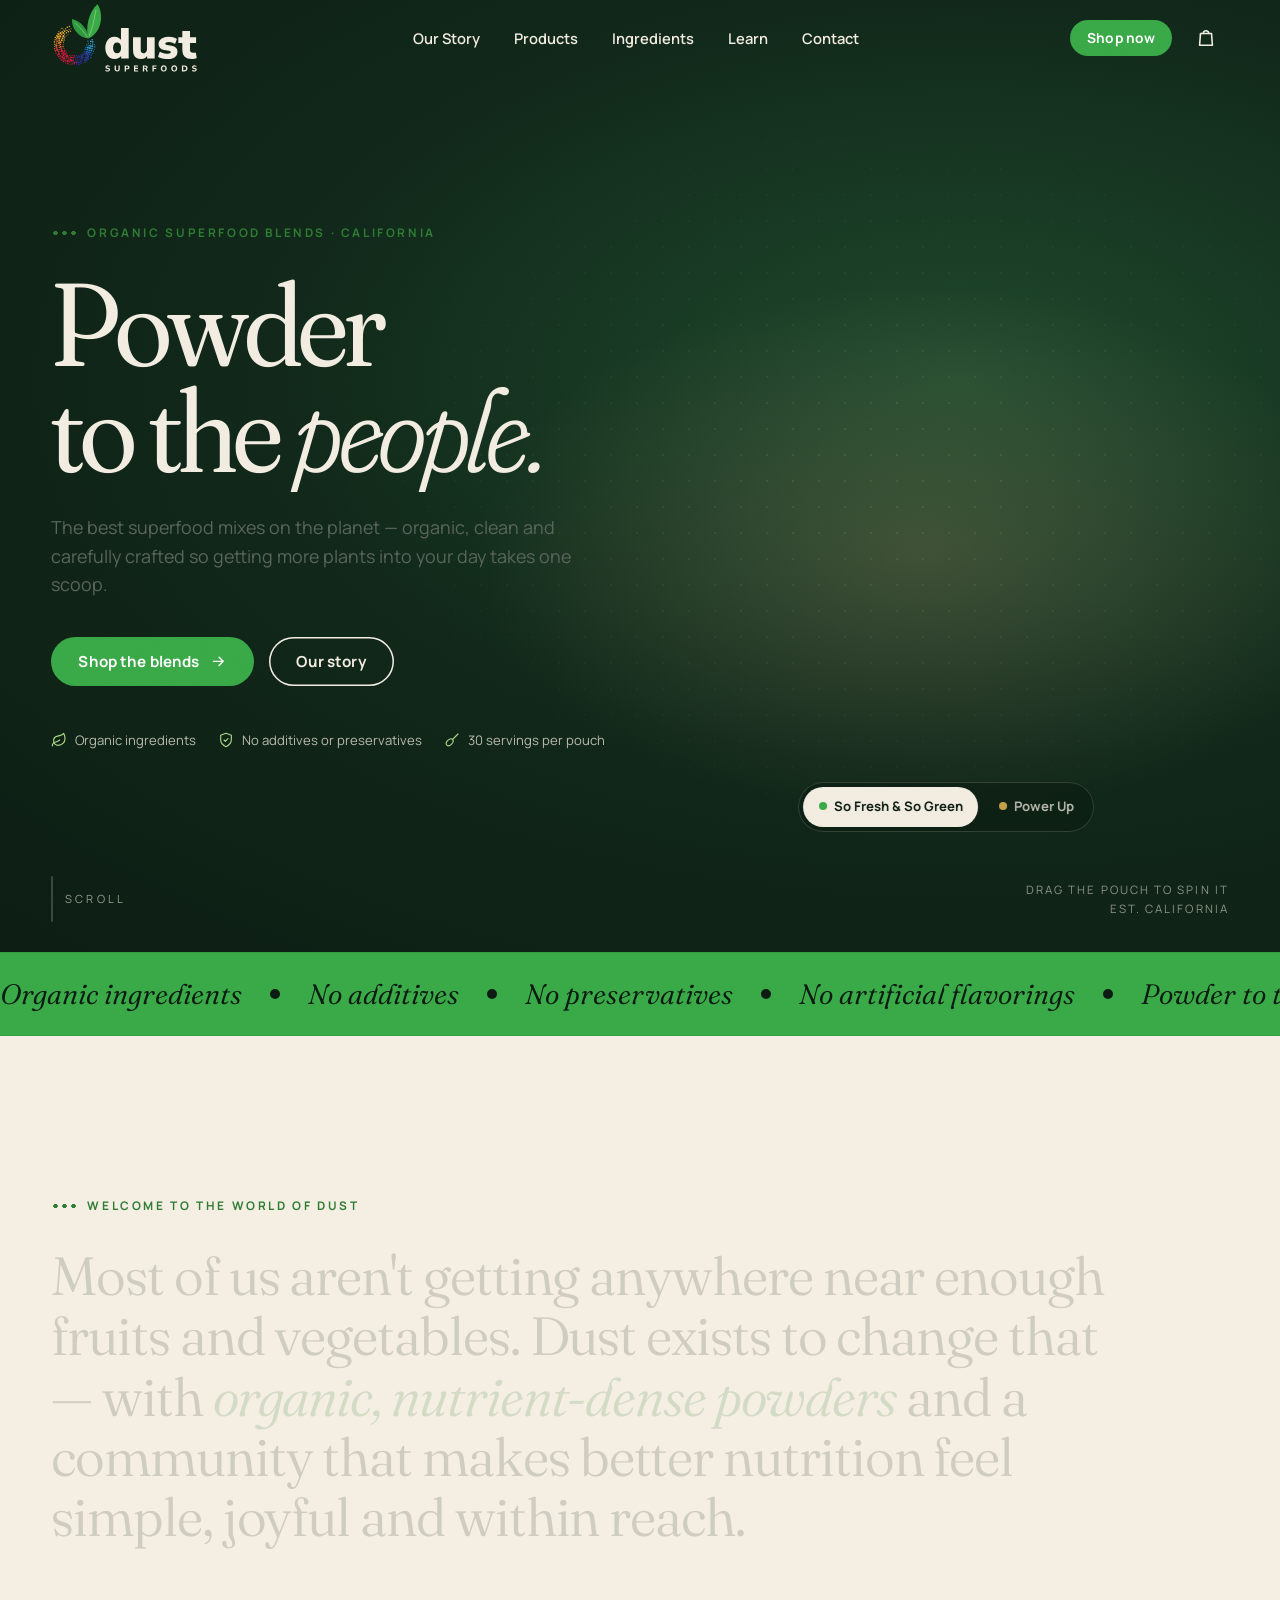
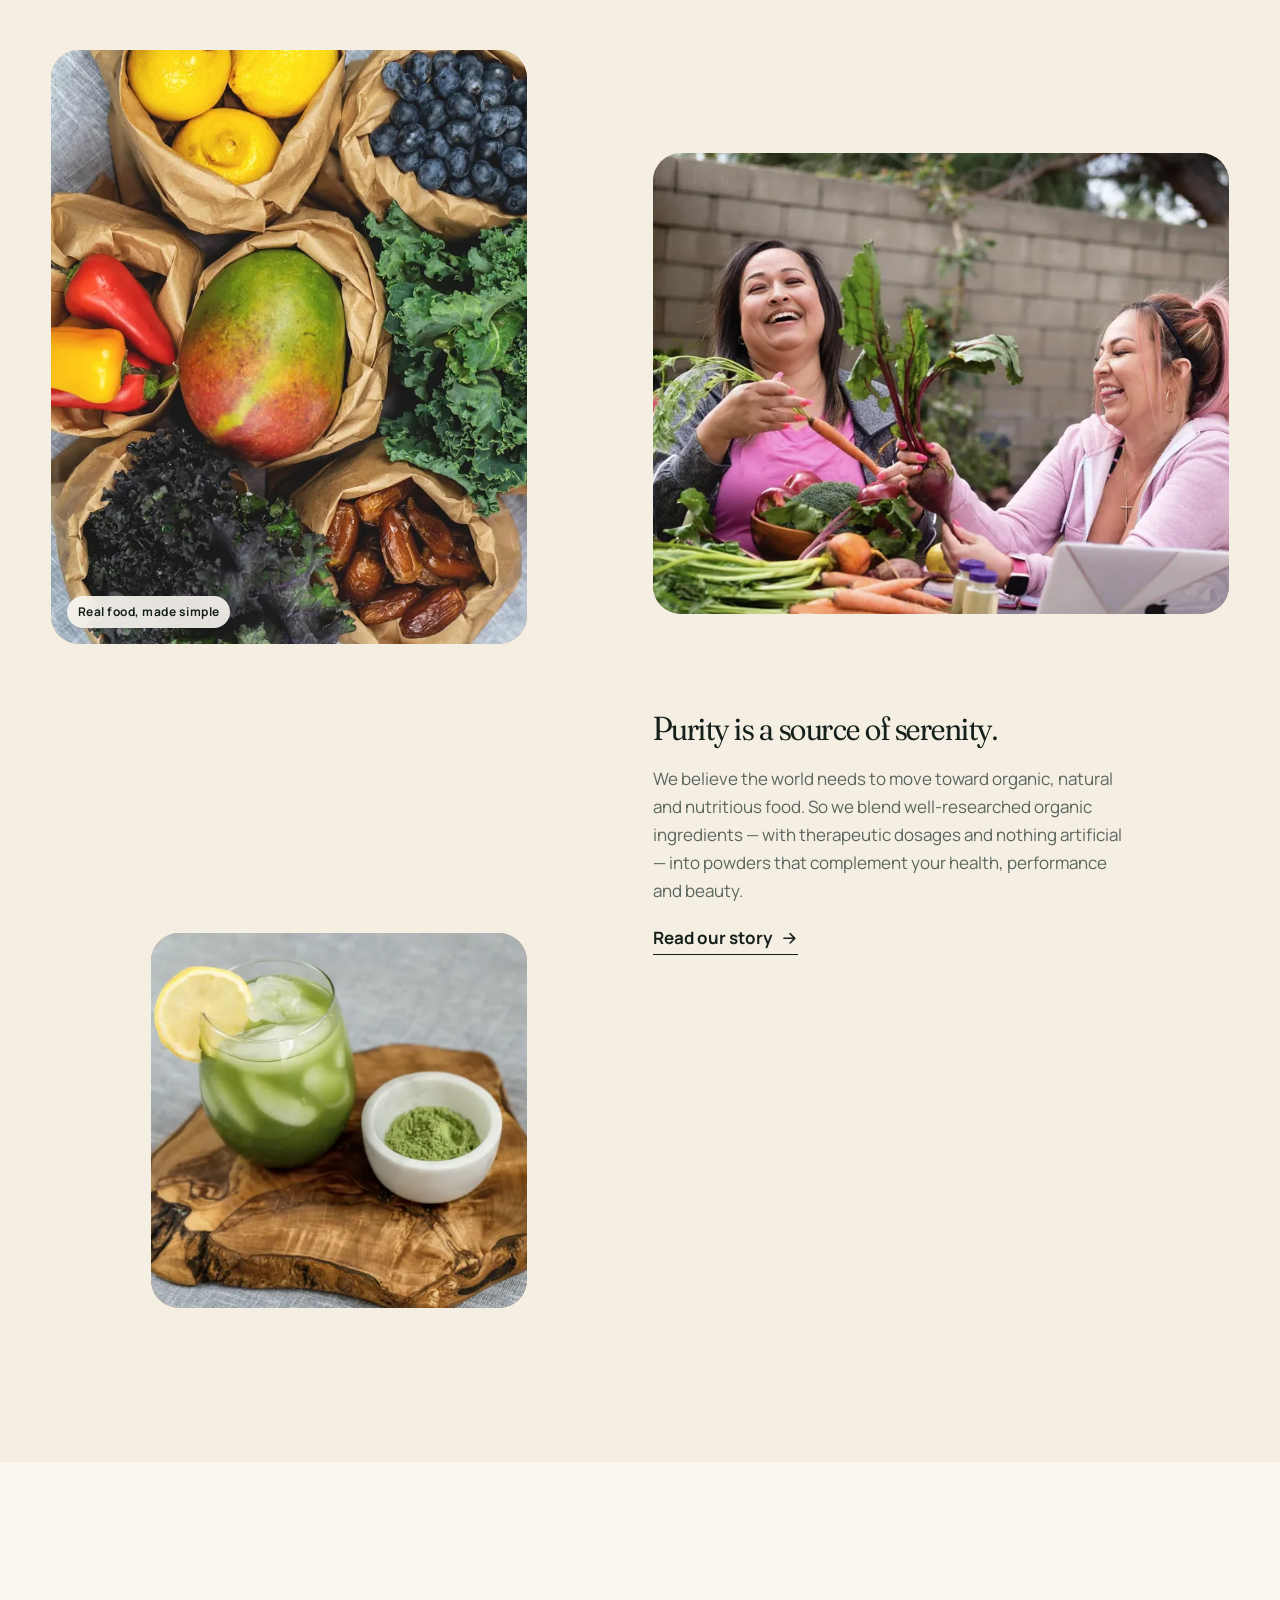
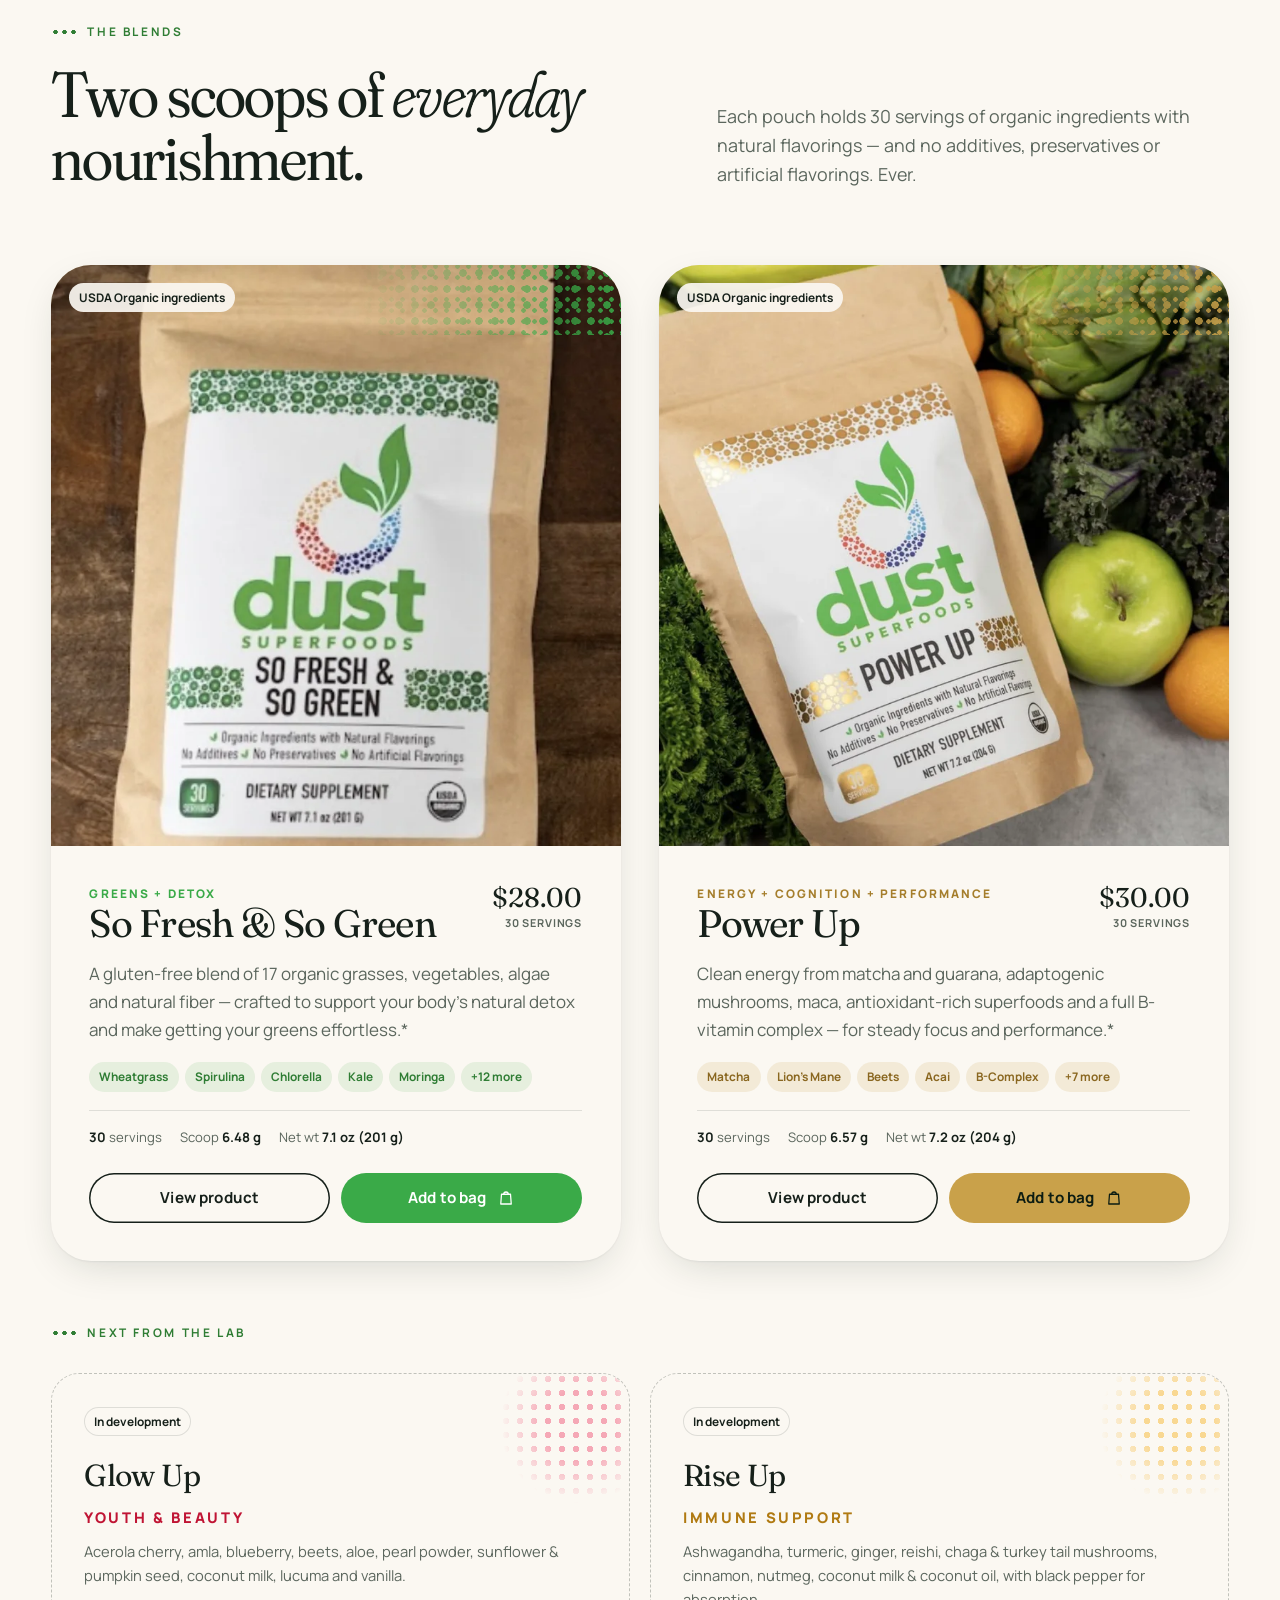
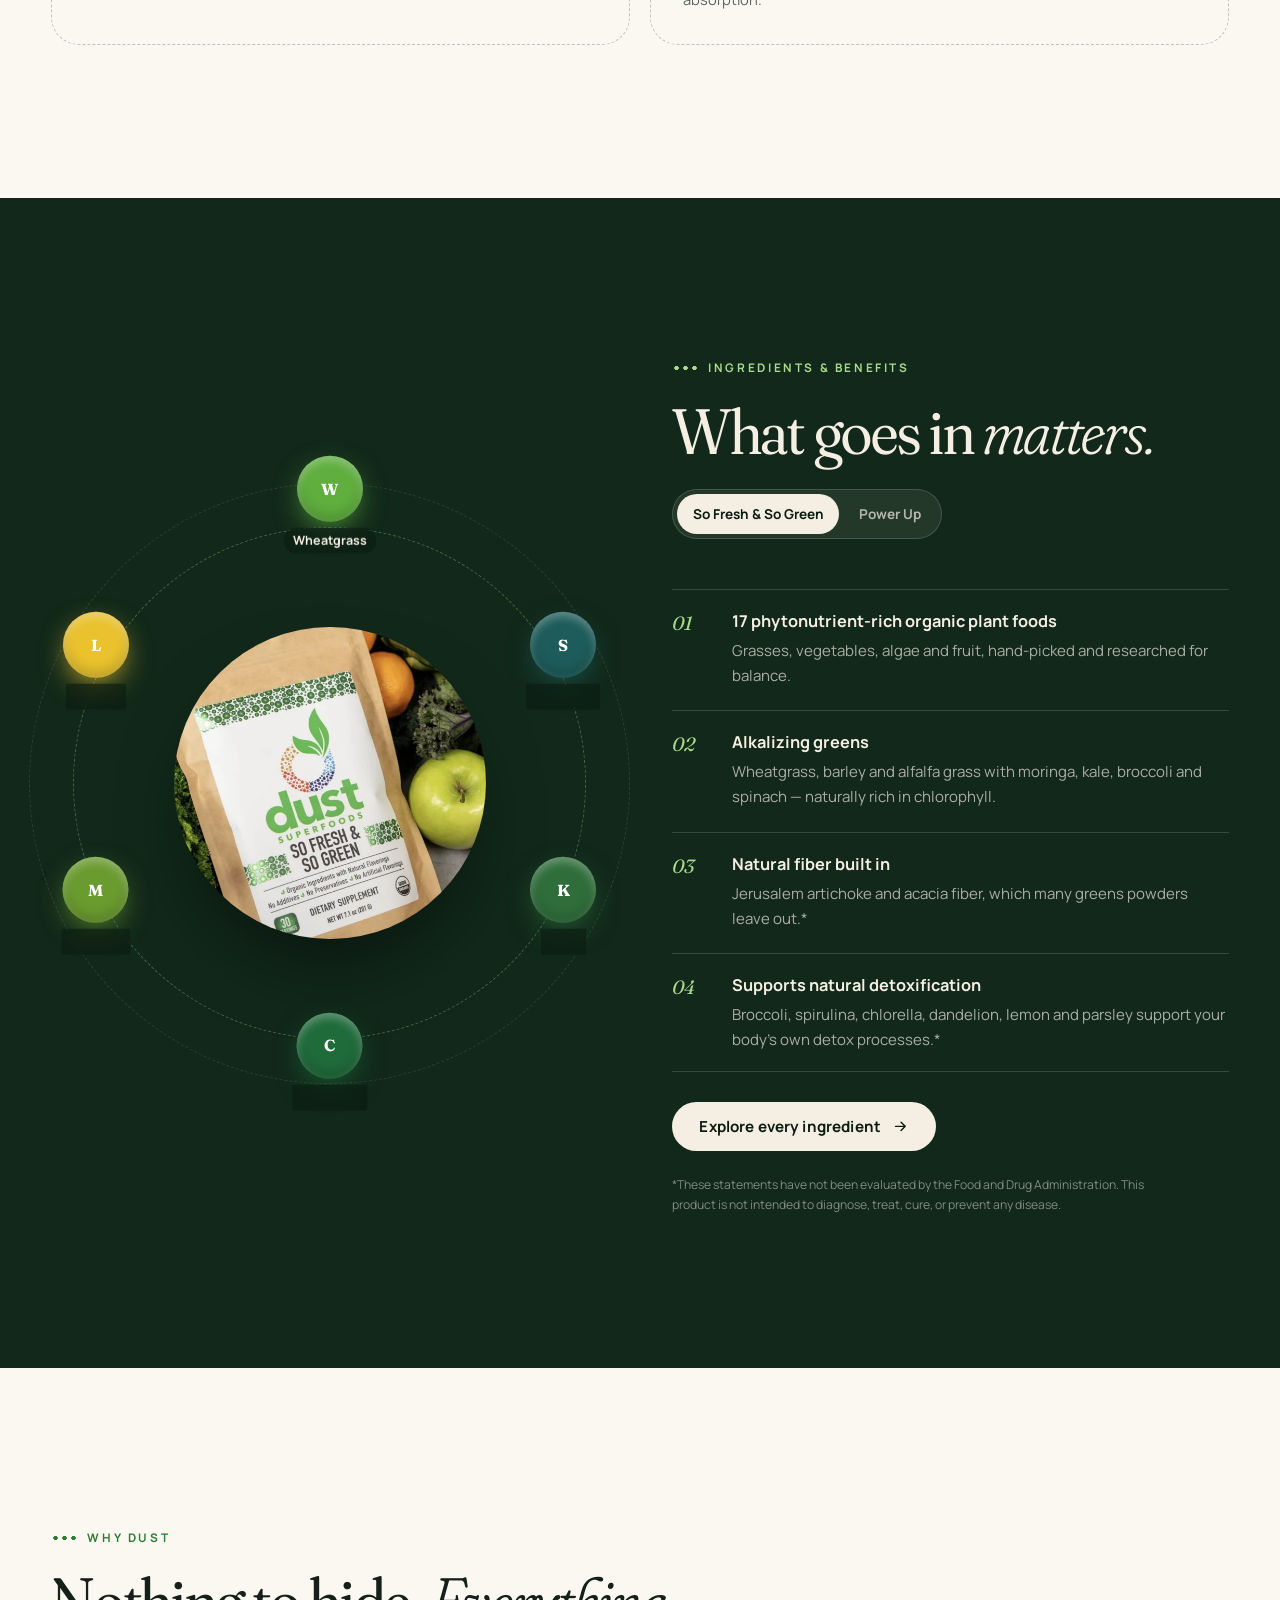
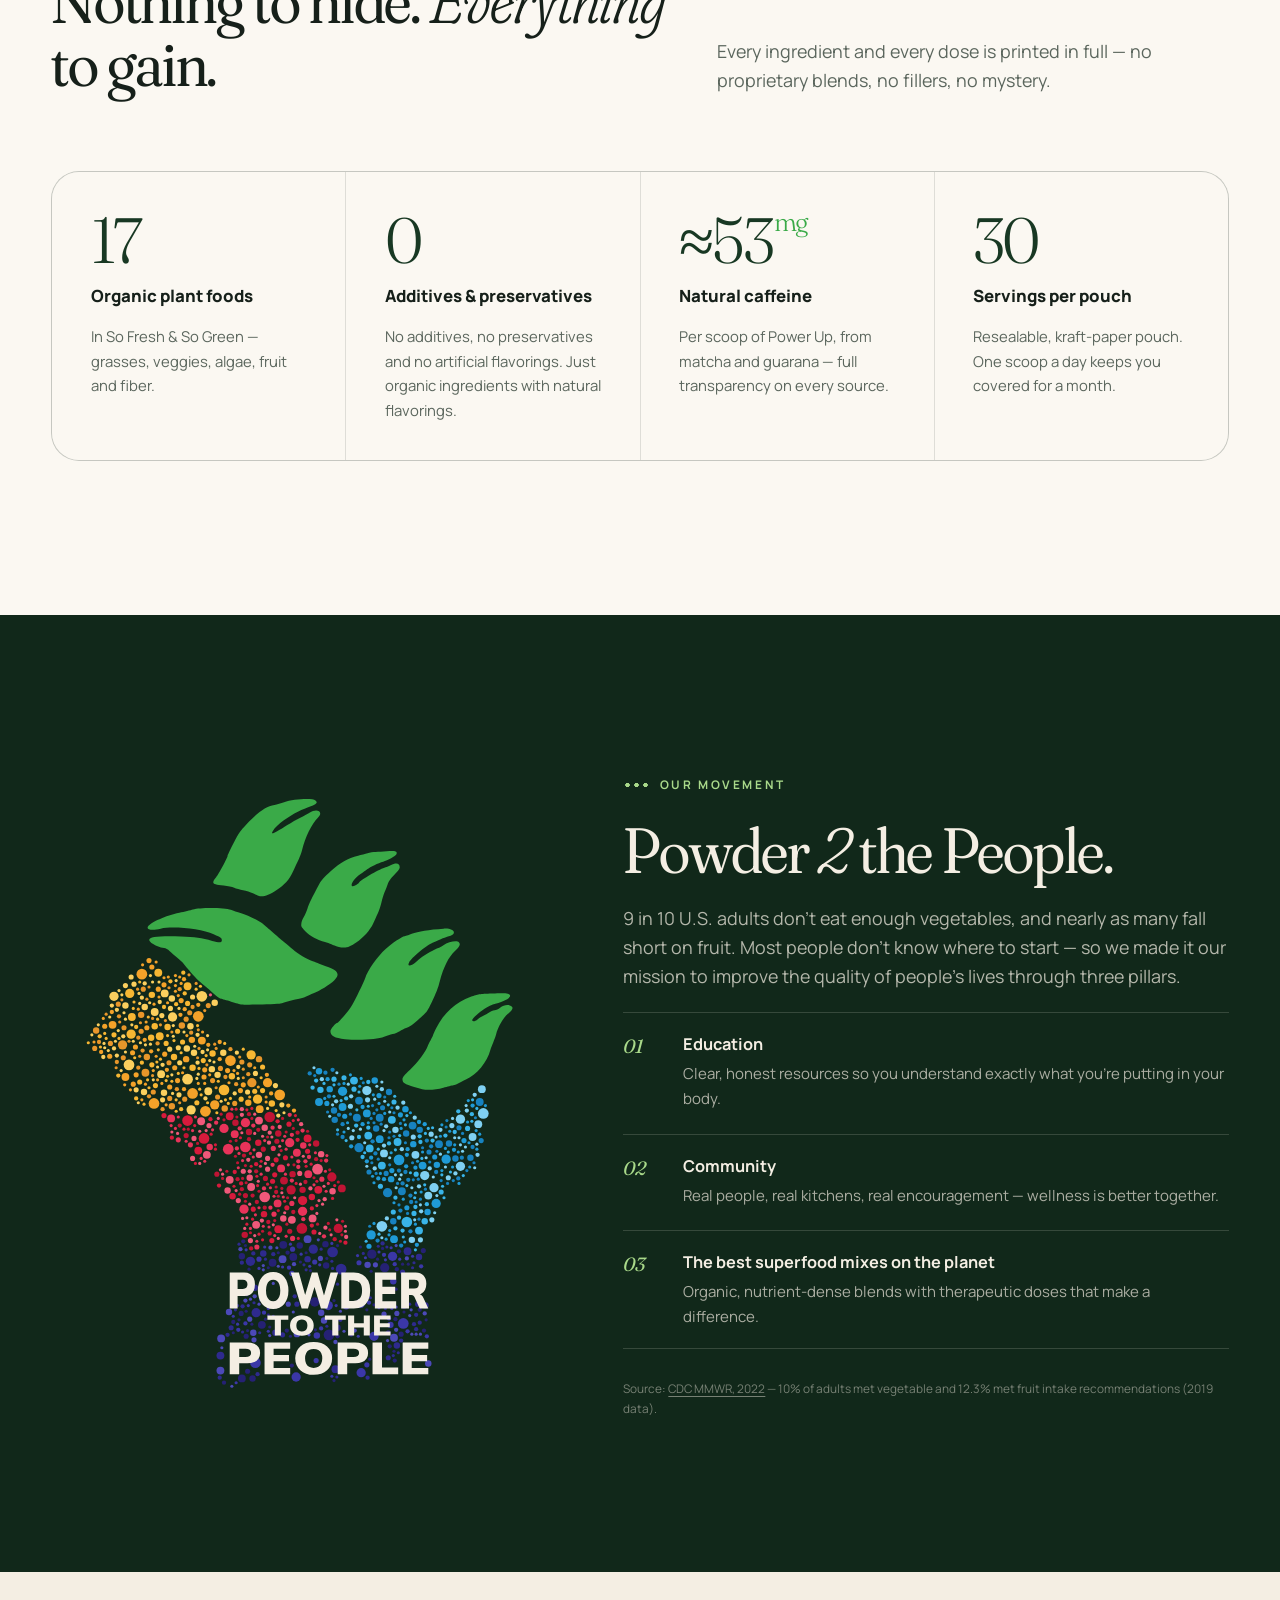
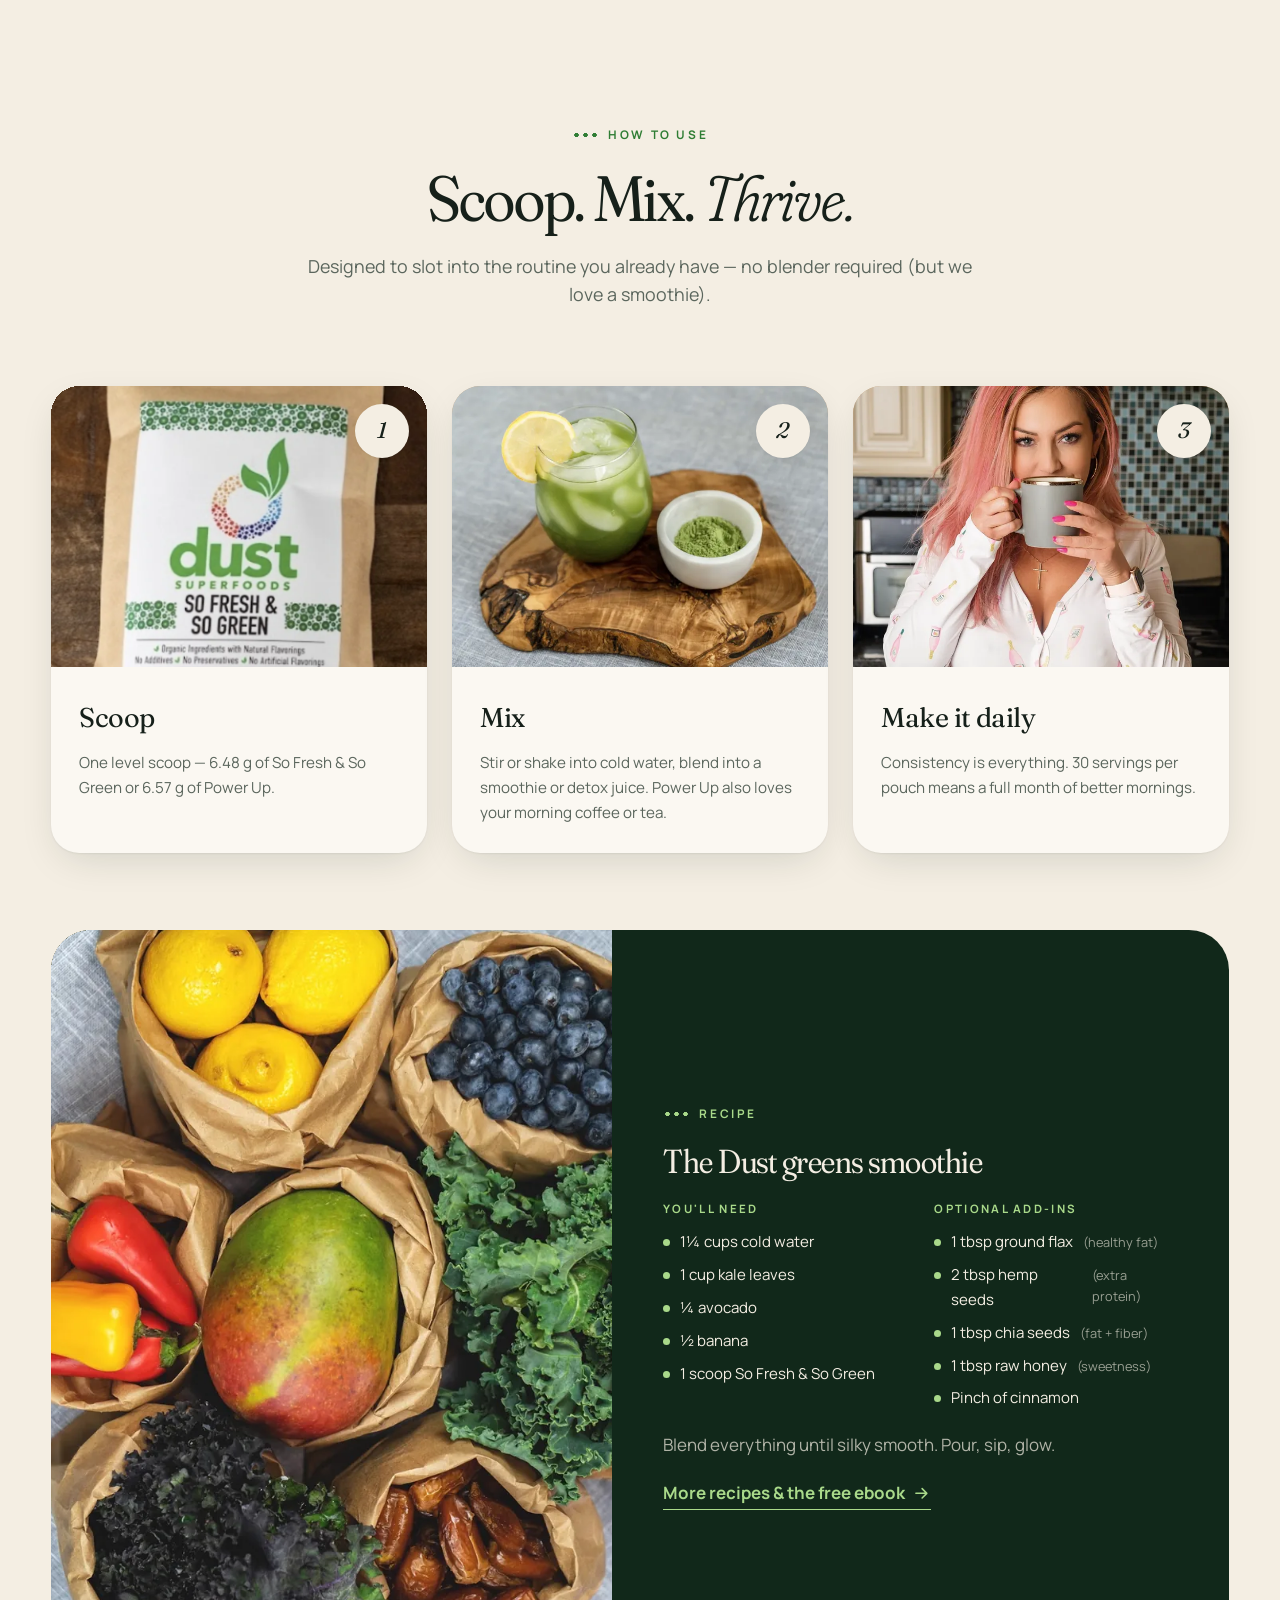
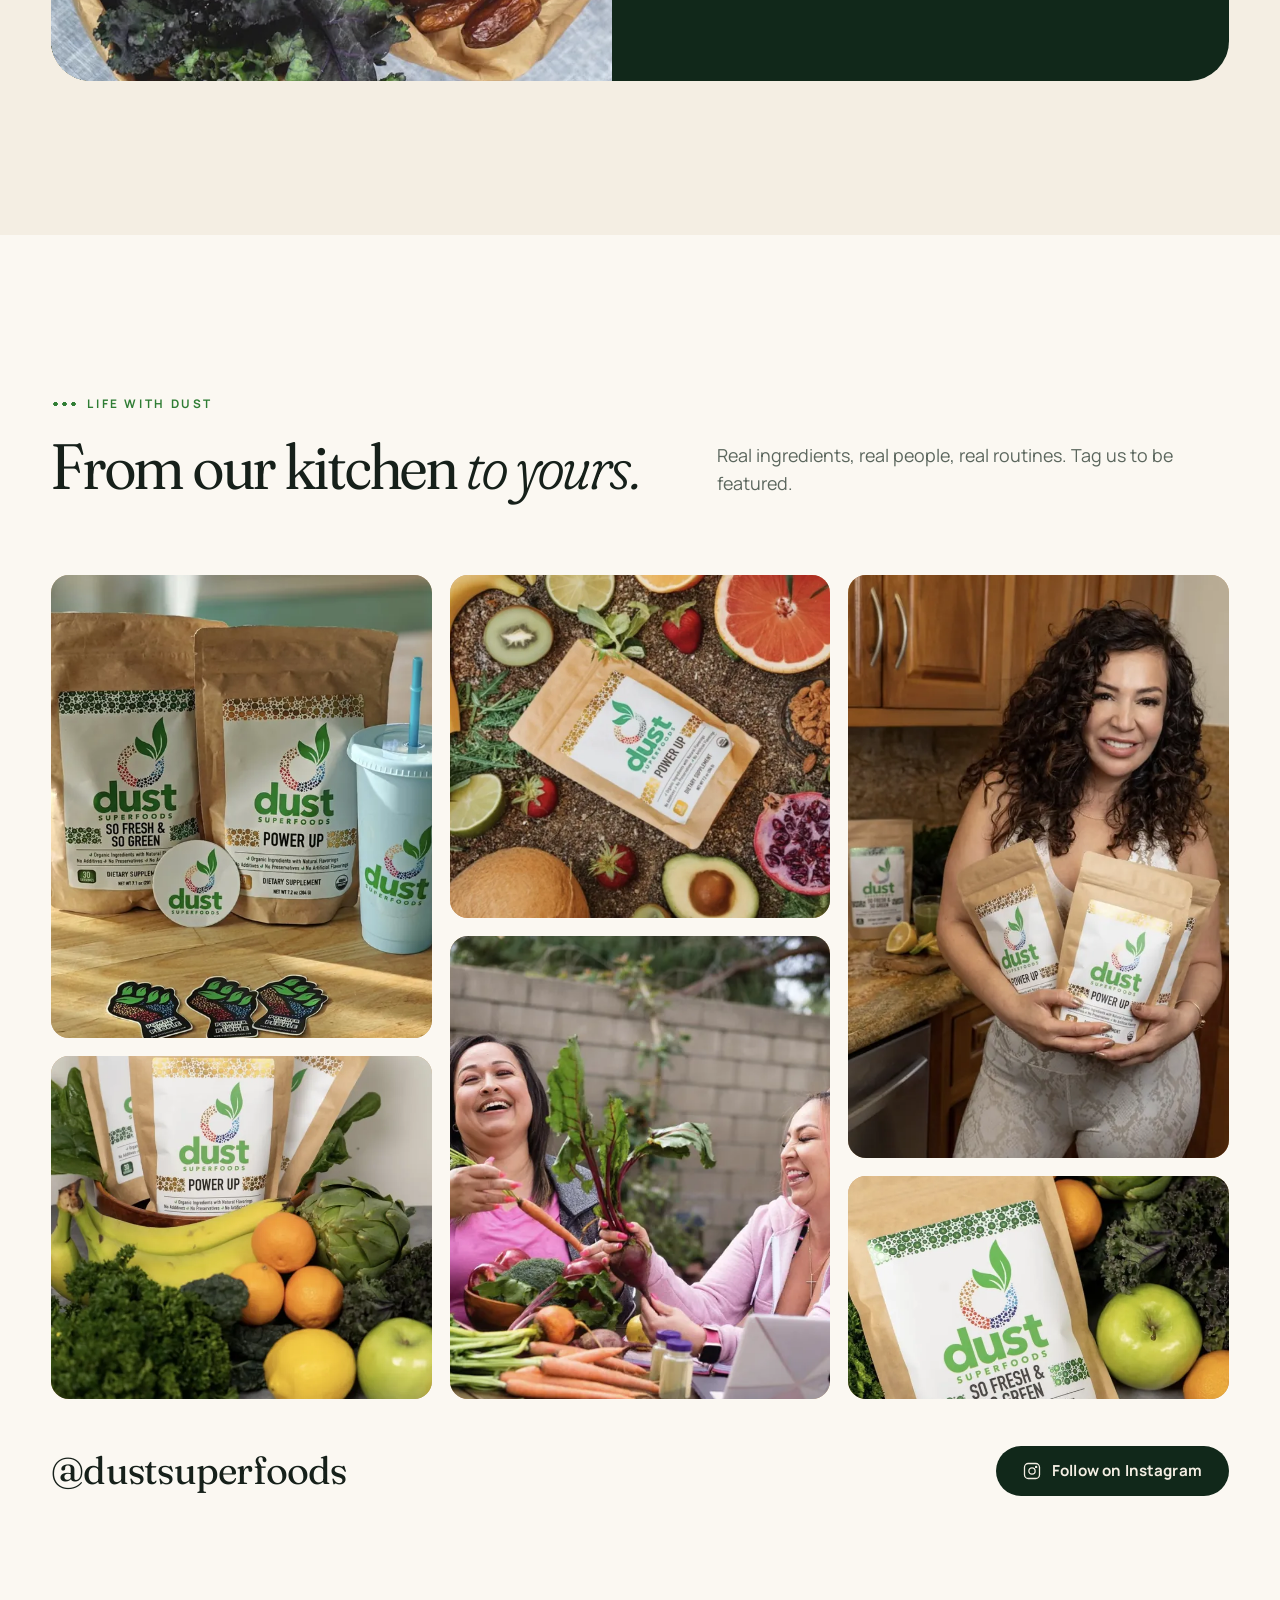
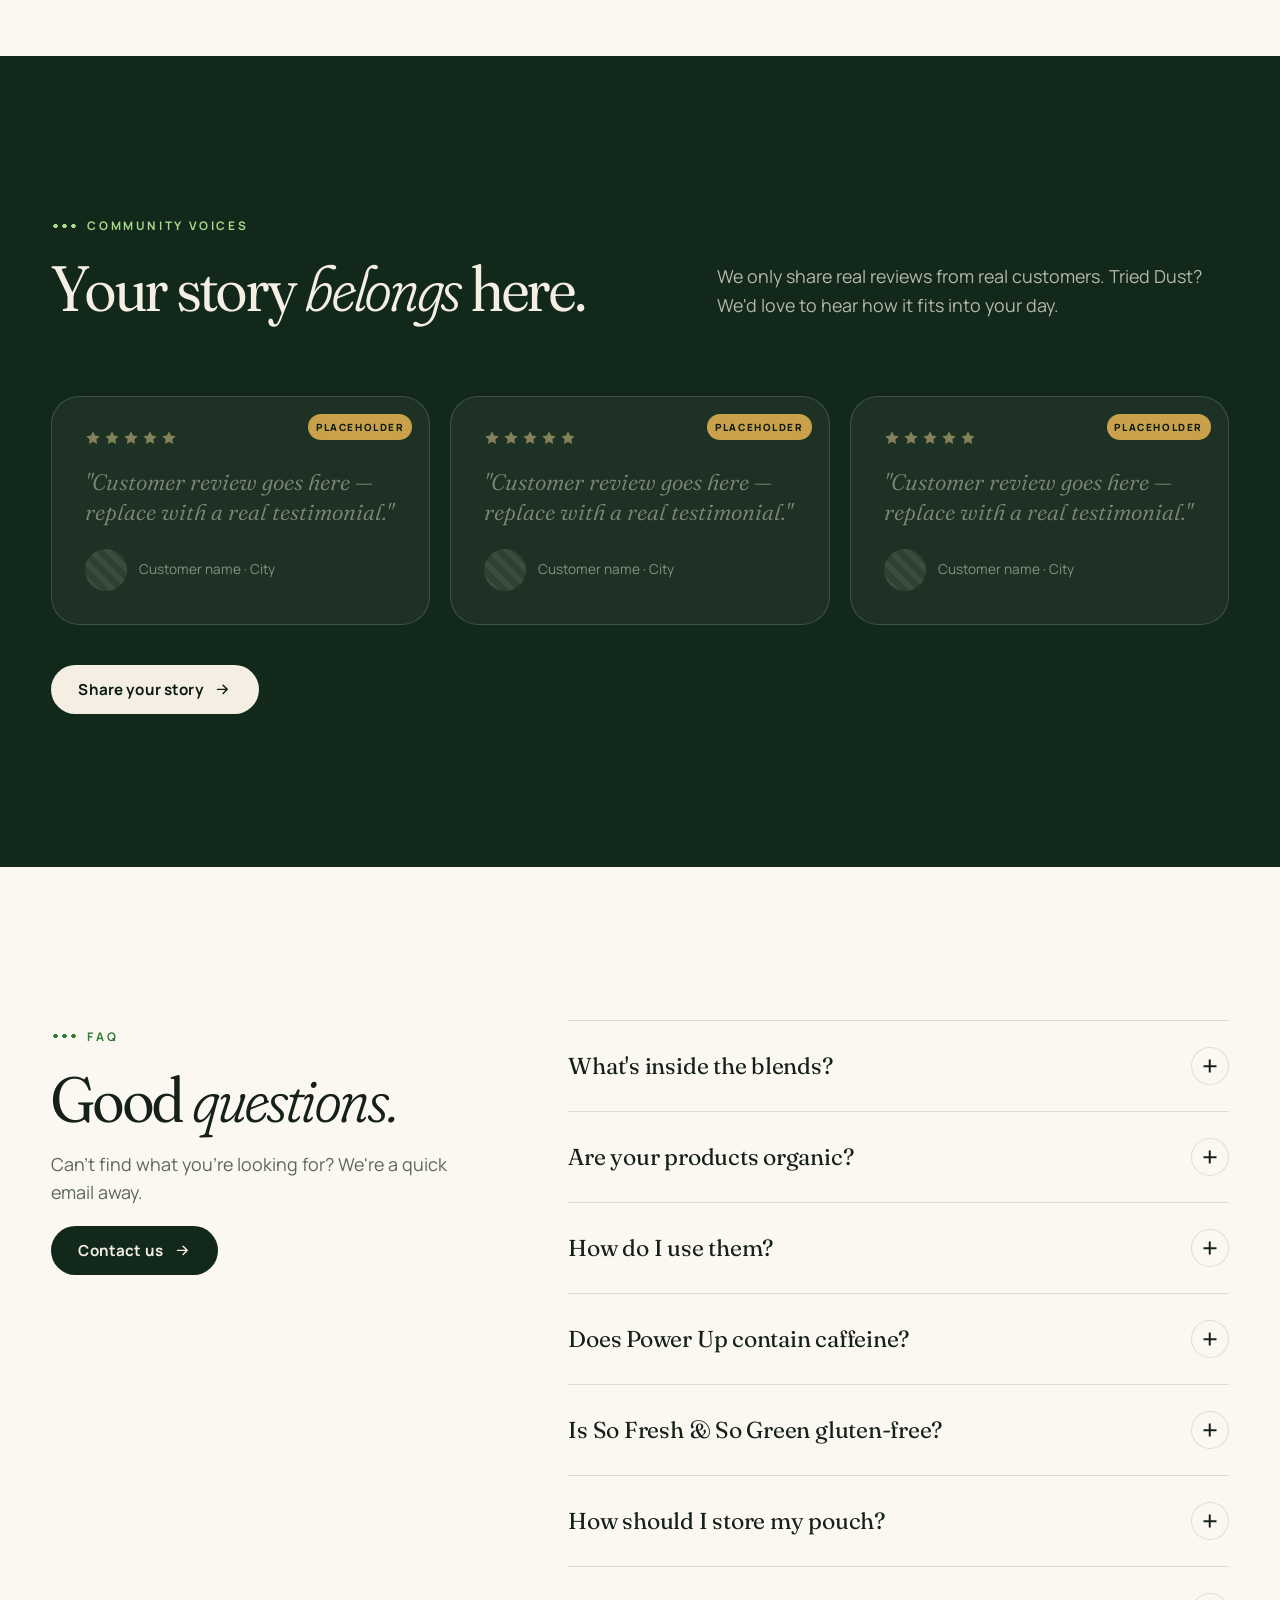
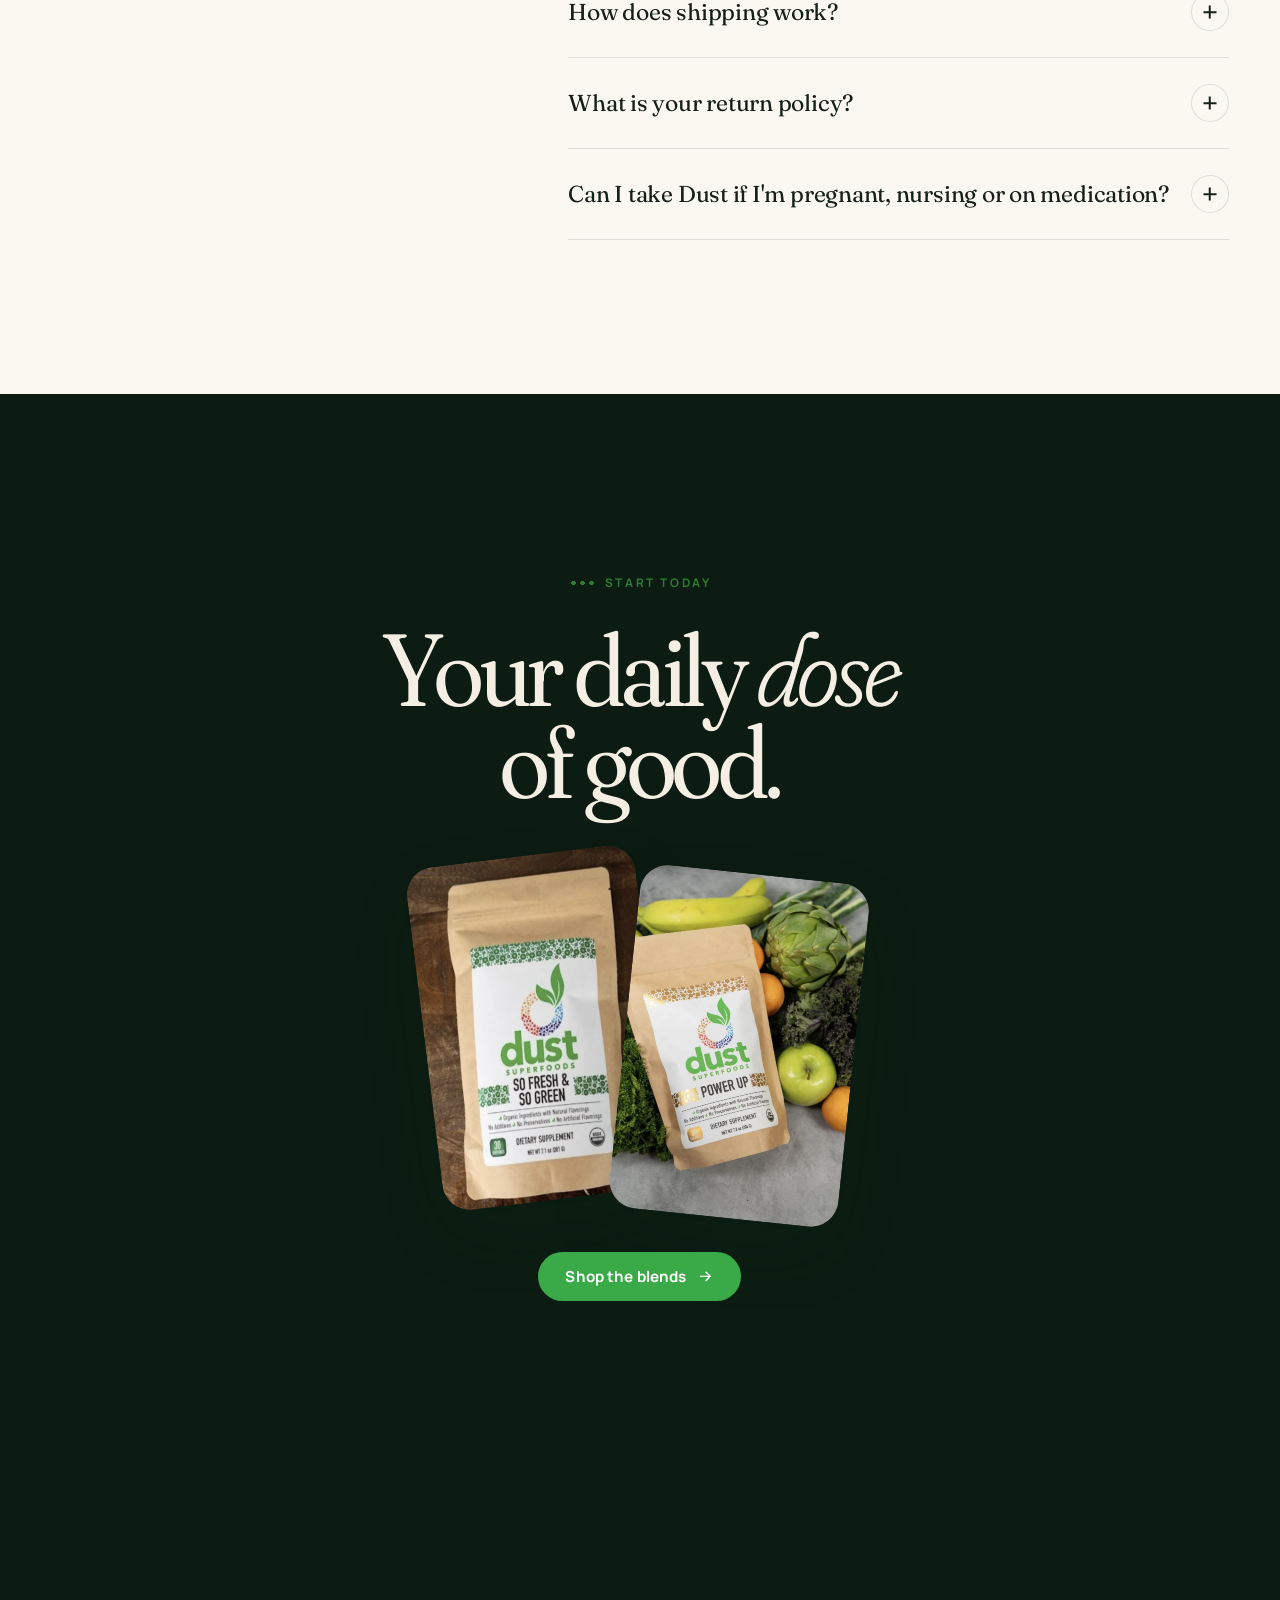
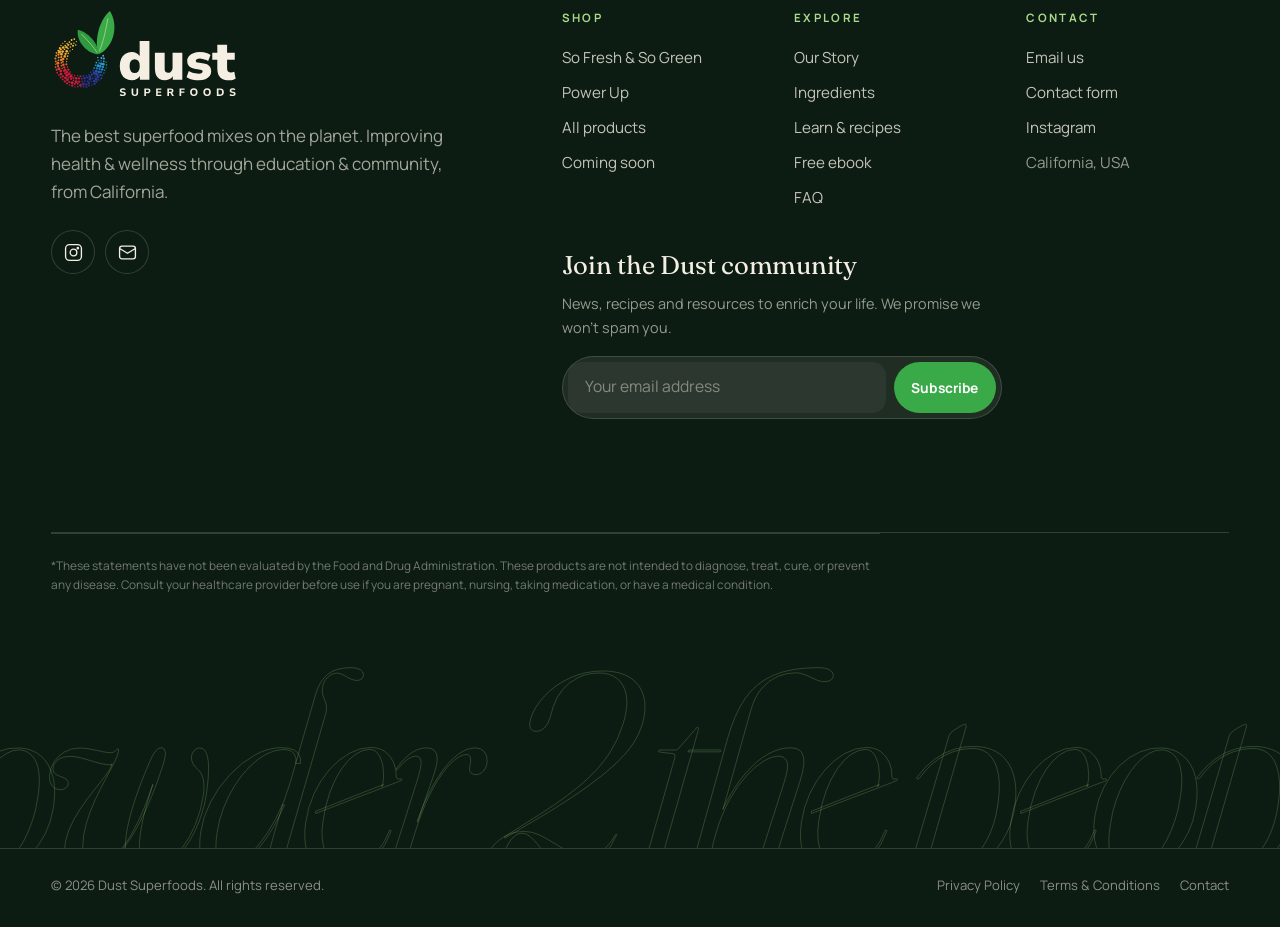
==== commit 34ec40d6: "Ingredients orbit: So Fresh & So Green pouch in the centre, ingredient bubbles slowly orbit (labels " ====
--- a/index.html
+++ b/index.html
@@ -127,7 +127,7 @@
   <div class="container ing-stage" data-tabs>
     <div class="ing-visual" data-reveal="fade" aria-hidden="true">
       <div class="ring"></div><div class="ring ring--2"></div>
-      <div class="core"><div class="core-img" data-tab-show="panel-g"><img src="assets/img/produce-bags.webp" srcset="assets/img/produce-bags-sm.webp 720w, assets/img/produce-bags.webp 1192w" sizes="(max-width:900px) 60vw, 30vw" width="1192" height="1596" alt="" loading="lazy" decoding="async"></div><div class="core-img" data-tab-show="panel-p" hidden><img src="assets/img/powerup-flatlay.webp" srcset="assets/img/powerup-flatlay-sm.webp 720w, assets/img/powerup-flatlay.webp 1126w" sizes="(max-width:900px) 60vw, 30vw" width="1126" height="1130" alt="" loading="lazy" decoding="async"></div></div>
+      <div class="core"><div class="core-img" data-tab-show="panel-g"><img src="assets/img/core-green.webp" srcset="assets/img/core-green-sm.webp 600w, assets/img/core-green.webp 1000w" sizes="(max-width:900px) 60vw, 30vw" width="1000" height="1000" alt="" loading="lazy" decoding="async"></div><div class="core-img" data-tab-show="panel-p" hidden><img src="assets/img/powerup-flatlay.webp" srcset="assets/img/powerup-flatlay-sm.webp 720w, assets/img/powerup-flatlay.webp 1126w" sizes="(max-width:900px) 60vw, 30vw" width="1126" height="1130" alt="" loading="lazy" decoding="async"></div></div>
       <div class="ing-set" data-tab-show="panel-g"><div class="ing-node" style="left:50%;top:0%;--c:#5fae3e"><span class="bubble">W</span><span class="lbl">Wheatgrass</span></div><div class="ing-node" style="left:92%;top:28%;--c:#1d5c5a"><span class="bubble">S</span><span class="lbl">Spirulina</span></div><div class="ing-node" style="left:92%;top:72%;--c:#2f6e3b"><span class="bubble">K</span><span class="lbl">Kale</span></div><div class="ing-node" style="left:50%;top:100%;--c:#1f6b3a"><span class="bubble">C</span><span class="lbl">Chlorella</span></div><div class="ing-node" style="left:8%;top:72%;--c:#6a9b2f"><span class="bubble">M</span><span class="lbl">Moringa</span></div><div class="ing-node" style="left:8%;top:28%;--c:#e9c22e"><span class="bubble">L</span><span class="lbl">Lemon</span></div></div><div class="ing-set" data-tab-show="panel-p" hidden><div class="ing-node" style="left:50%;top:0%;--c:#7aa83a"><span class="bubble">M</span><span class="lbl">Matcha</span></div><div class="ing-node" style="left:92%;top:28%;--c:#8b1538"><span class="bubble">B</span><span class="lbl">Beets</span></div><div class="ing-node" style="left:92%;top:72%;--c:#4b1f4f"><span class="bubble">A</span><span class="lbl">Acai</span></div><div class="ing-node" style="left:50%;top:100%;--c:#c9b48a"><span class="bubble">L</span><span class="lbl">Lion's Mane</span></div><div class="ing-node" style="left:8%;top:72%;--c:#c9a14a"><span class="bubble">M</span><span class="lbl">Maca</span></div><div class="ing-node" style="left:8%;top:28%;--c:#3a4a8c"><span class="bubble">B</span><span class="lbl">Blueberry</span></div></div>
     </div>
     <div>
--- a/css/style.css
+++ b/css/style.css
@@ -669,3 +669,39 @@
 .ing-set .ing-node{animation:fadeFrom .6s both}
 @keyframes fadeFrom{from{opacity:0}}
 .hero-meta{visibility:hidden}.hero:has(.is-3d) .hero-meta{visibility:visible}
+@media (max-width:900px){.sticky,.faq-aside{position:static}}
+.site-header.is-over-dark.is-scrolled{background:rgba(12,28,18,.72);backdrop-filter:saturate(1.3) blur(14px);-webkit-backdrop-filter:saturate(1.3) blur(14px);box-shadow:0 1px 0 var(--line-light)}
+.drawer{box-shadow:none;visibility:hidden;transition:transform .7s var(--ease),visibility 0s .7s}
+.drawer-open .drawer{box-shadow:-30px 0 80px -30px rgba(0,0,0,.4);visibility:visible;transition:transform .7s var(--ease),visibility 0s}
+/* Docked buy bar on product pages (mobile) */
+@media (max-width:760px){
+  .sticky-buy{left:0;right:0;bottom:0;transform:none;border-radius:22px 22px 0 0;padding:12px 16px calc(12px + env(safe-area-inset-bottom)) 20px;box-shadow:0 -12px 40px -16px rgba(0,0,0,.45)}
+  .sticky-buy b{font-size:1rem;white-space:nowrap;overflow:hidden;text-overflow:ellipsis;min-width:0}
+  .sticky-buy .btn{flex:none}
+  body:has(.sticky-buy) .site-footer{padding-bottom:calc(76px + env(safe-area-inset-bottom))}
+  body:has(.sticky-buy) .toast{bottom:calc(96px + env(safe-area-inset-bottom))}
+}
+/* Toast v2: never over the open bag; full-width + single line on phones */
+.toast .msg{min-width:0;overflow:hidden;text-overflow:ellipsis;white-space:nowrap}
+.toast .link-u{white-space:nowrap;flex:none}
+.drawer-open .toast{opacity:0;visibility:hidden;pointer-events:none}
+@media (max-width:600px){
+  .toast{left:12px;right:12px;width:auto;transform:translateY(calc(100% + 40px));border-radius:16px;padding:12px 16px;font-size:.86rem;gap:10px}
+  .toast.is-shown{transform:none}
+  .toast .msg{flex:1}
+  .toast .tick{flex:none}
+}
+.drawer.is-checkout .drawer-foot{align-content:start}
+.toast{box-shadow:0 18px 40px -12px rgba(0,0,0,.5),inset 0 0 0 1px rgba(244,238,227,.16)}
+/* Spinning ingredient orbit — bubbles circle the centre, labels stay upright */
+.ing-set{position:absolute;inset:0;animation:orbit 48s linear infinite}
+.ing-set .ing-node{animation:orbitCounter 48s linear infinite}
+.ing-set .ing-node:hover{transform:translate(-50%,-50%)}
+.ing-node .bubble{transition:transform .5s var(--ease)}
+.ing-node:hover .bubble{transform:scale(1.15)}
+.ing-visual:hover .ing-set,.ing-visual:hover .ing-set .ing-node{animation-play-state:paused}
+.ing-visual .core{animation:corePulse 6s ease-in-out infinite}
+@keyframes orbit{to{transform:rotate(360deg)}}
+@keyframes orbitCounter{from{transform:translate(-50%,-50%) rotate(0deg)}to{transform:translate(-50%,-50%) rotate(-360deg)}}
+@keyframes corePulse{50%{transform:scale(1.025)}}
+@media (prefers-reduced-motion:reduce){.ing-set,.ing-set .ing-node,.ing-visual .core{animation:none!important}.ing-set .ing-node{transform:translate(-50%,-50%)}}
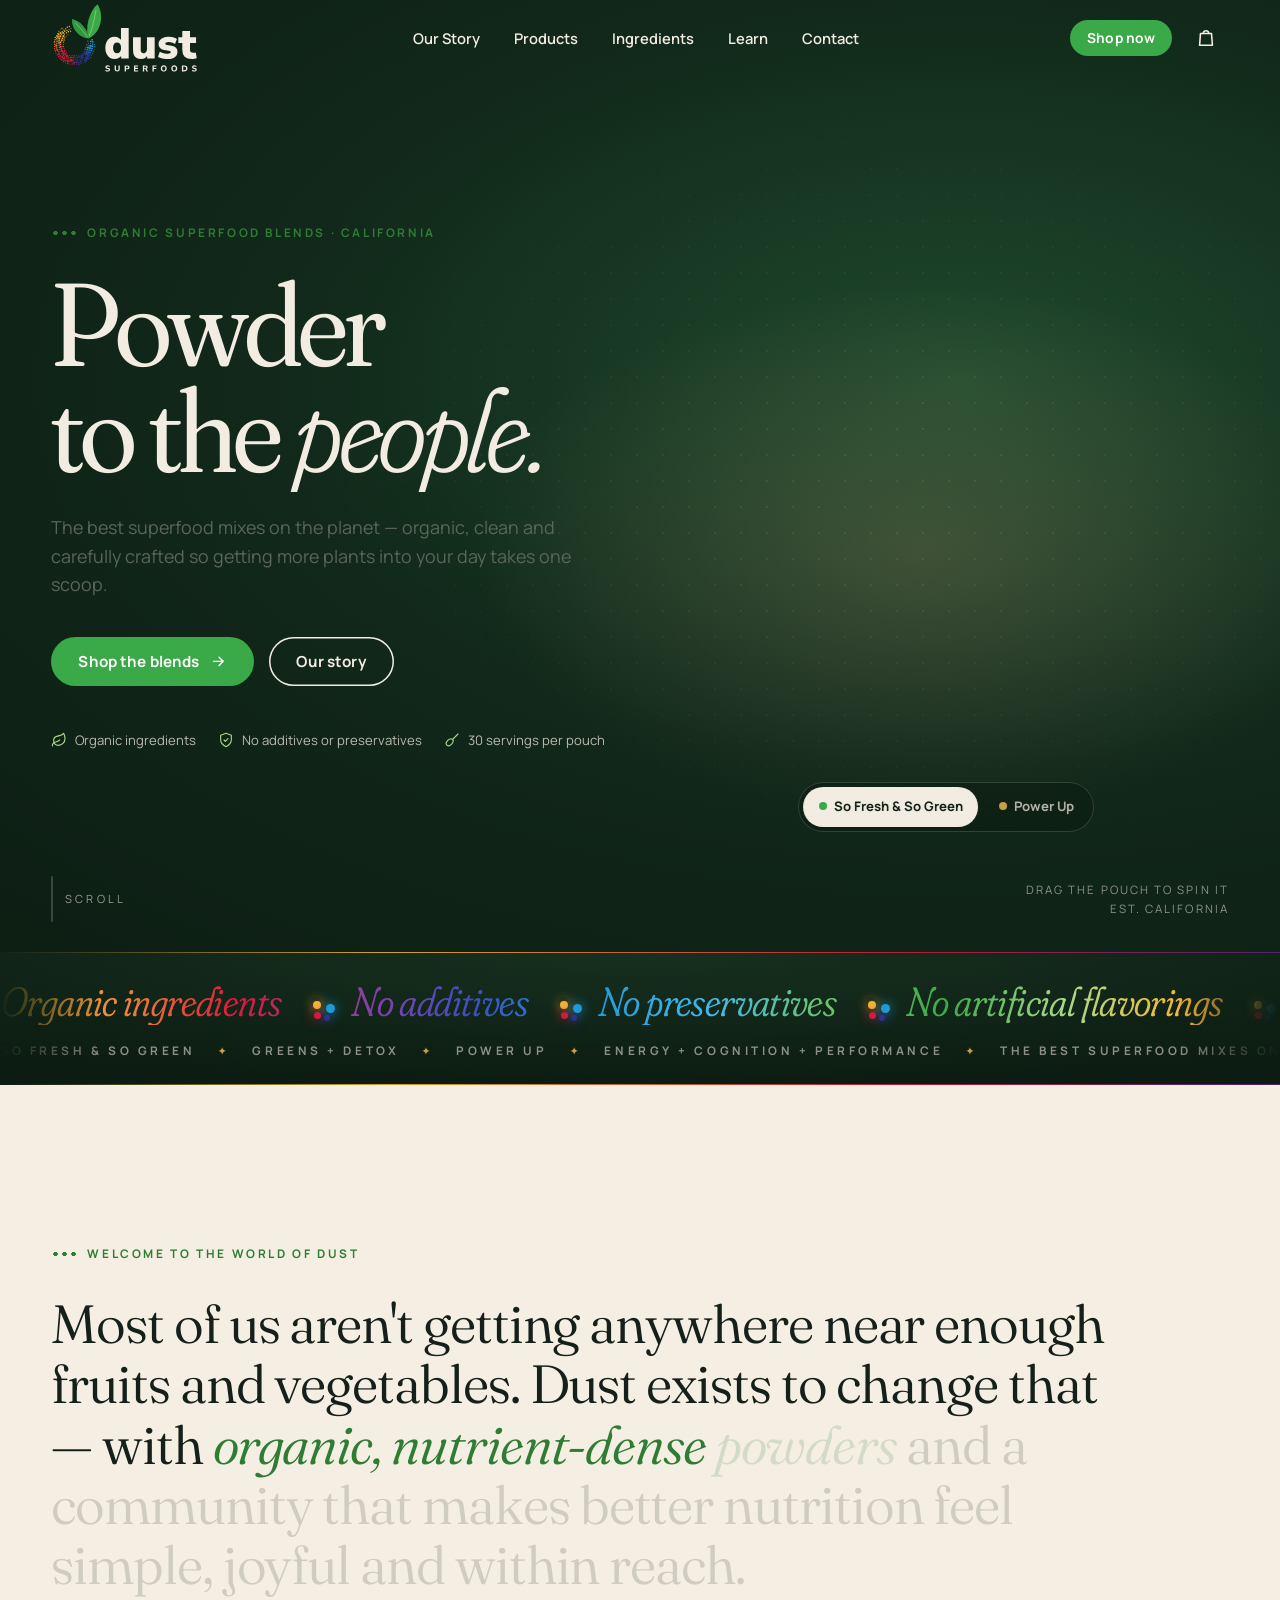
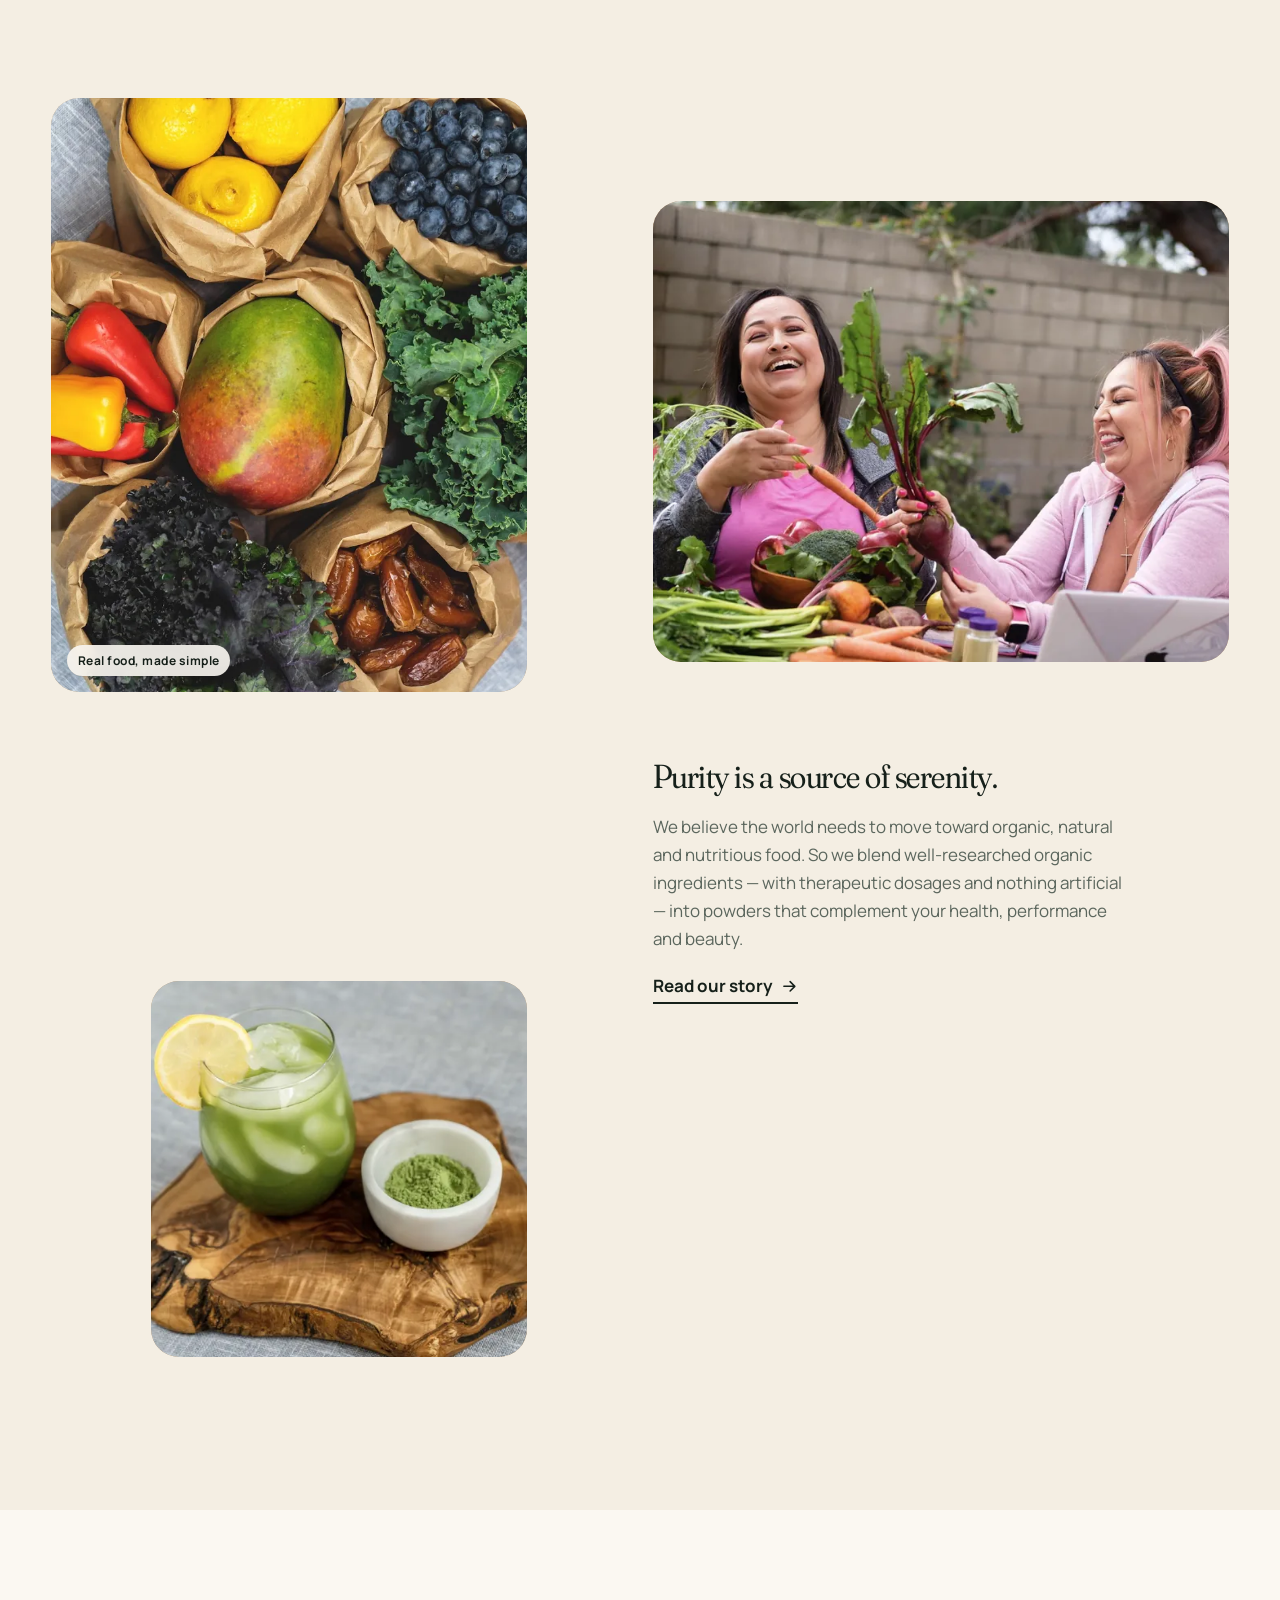
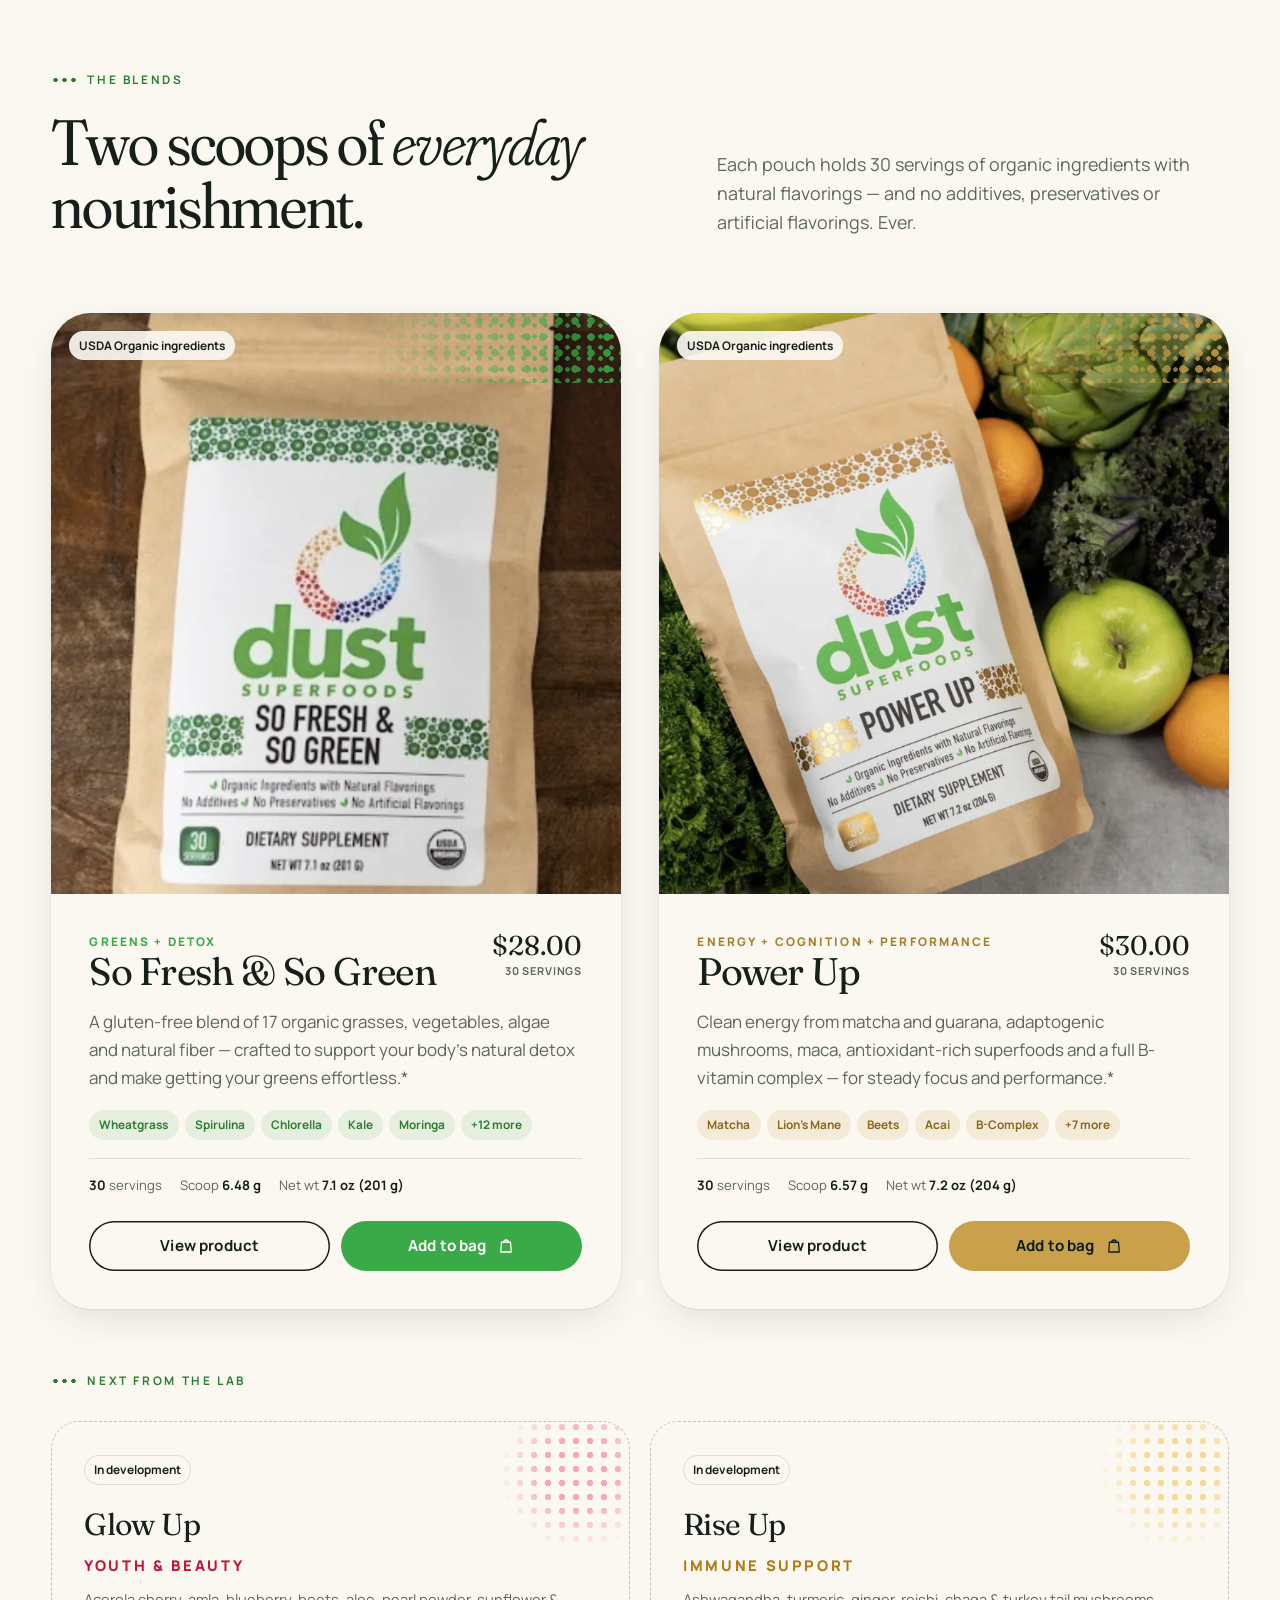
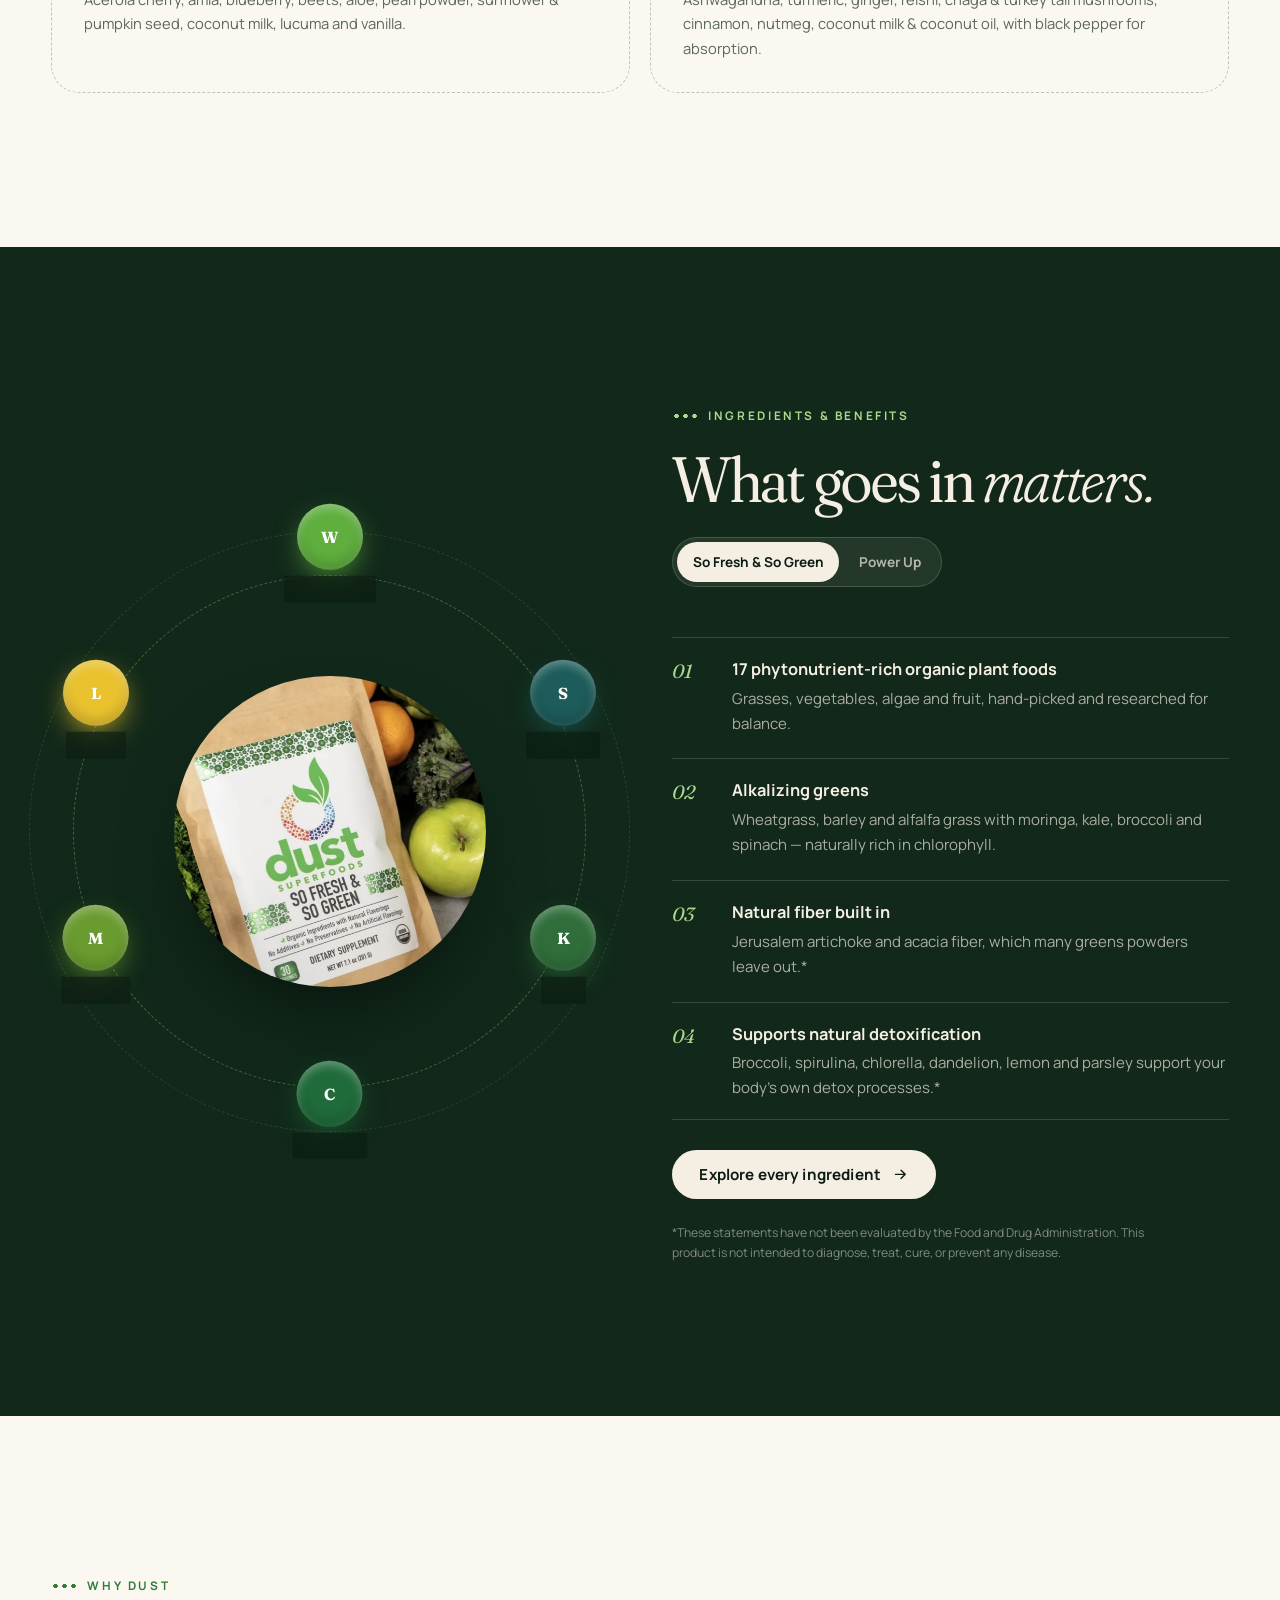
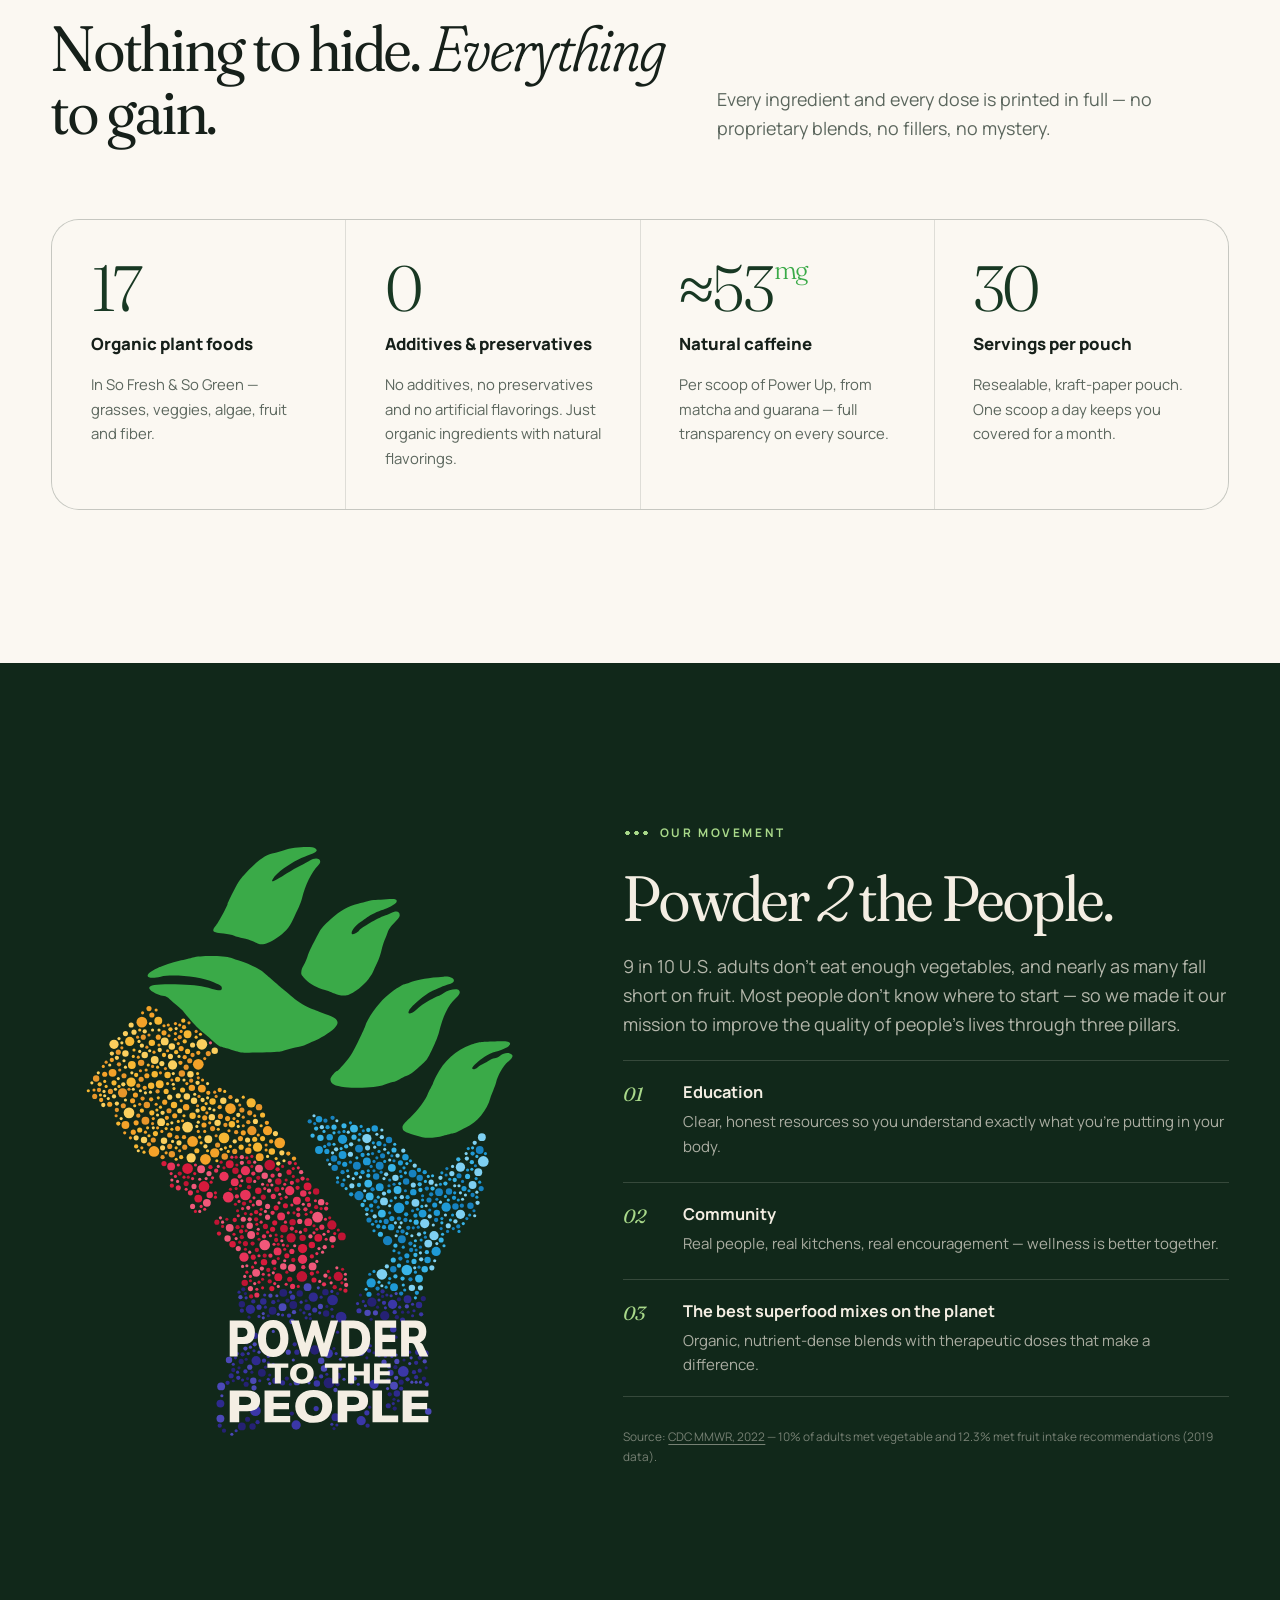
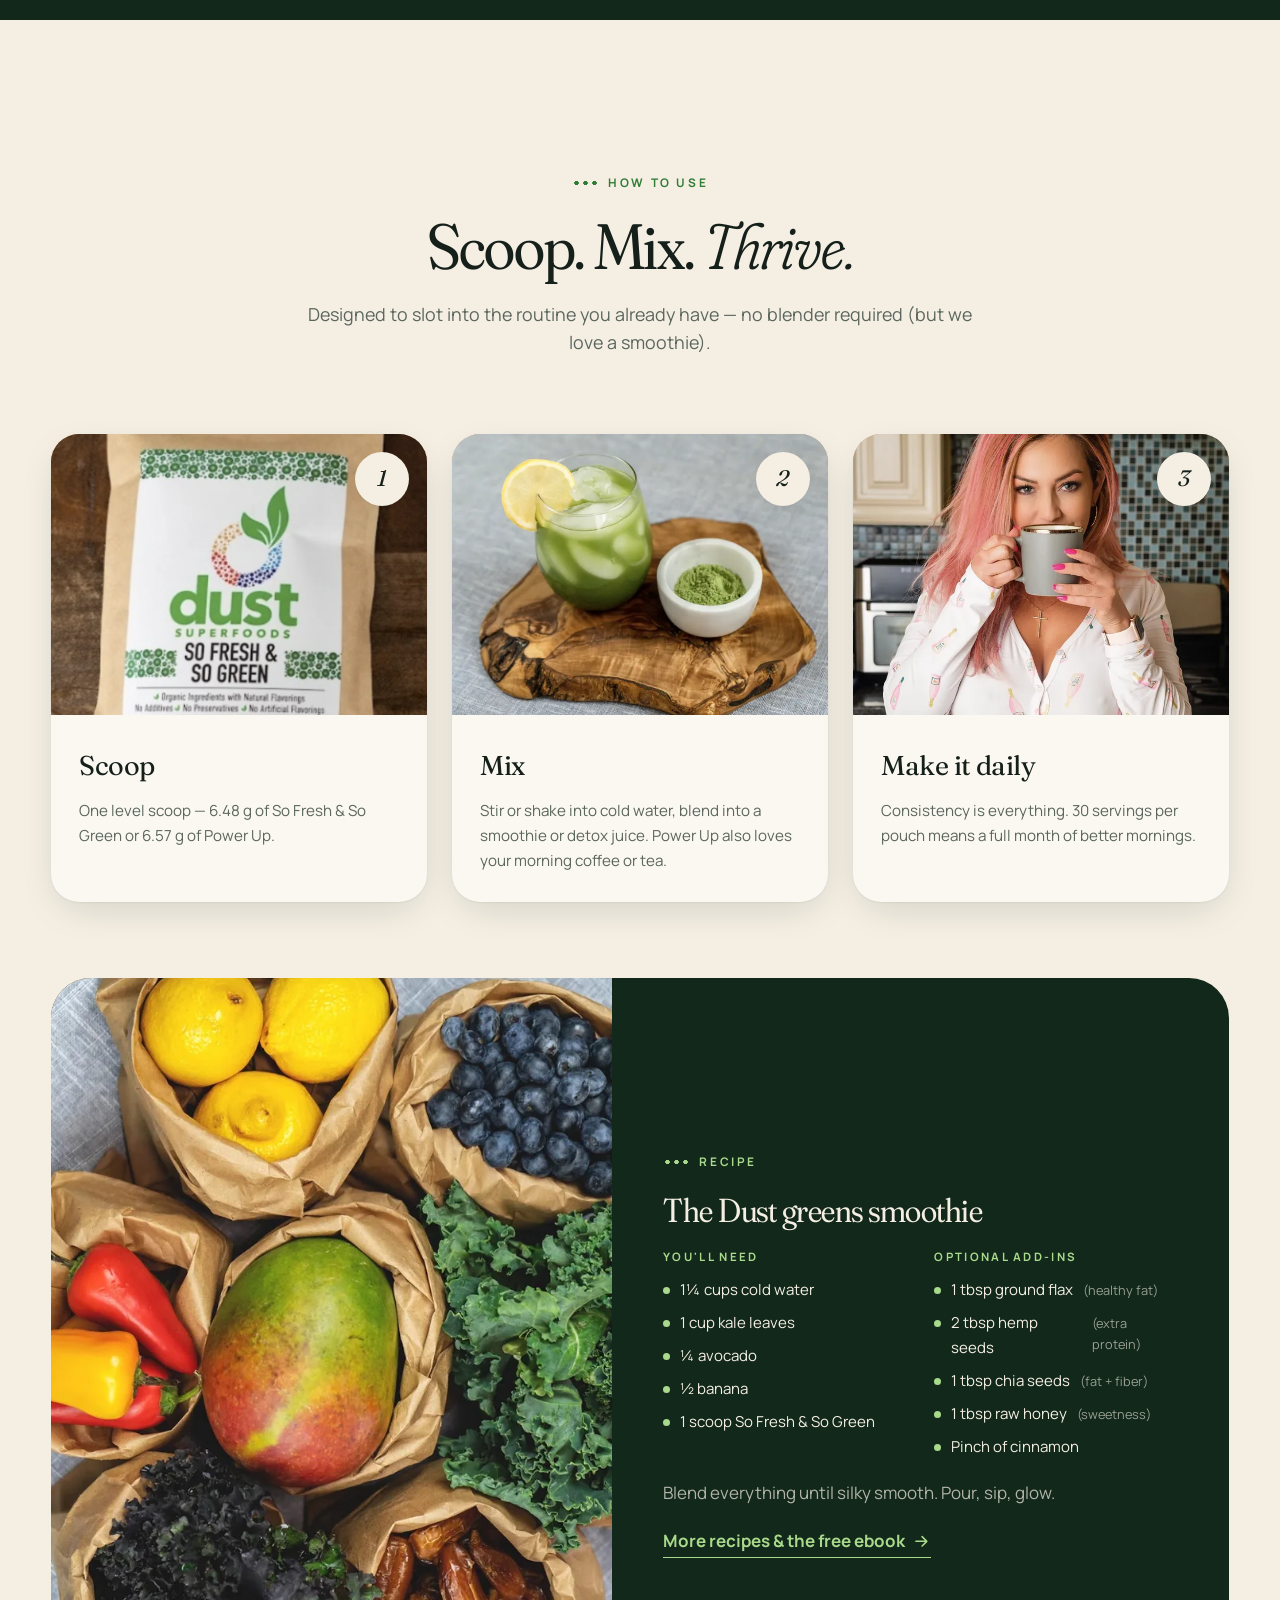
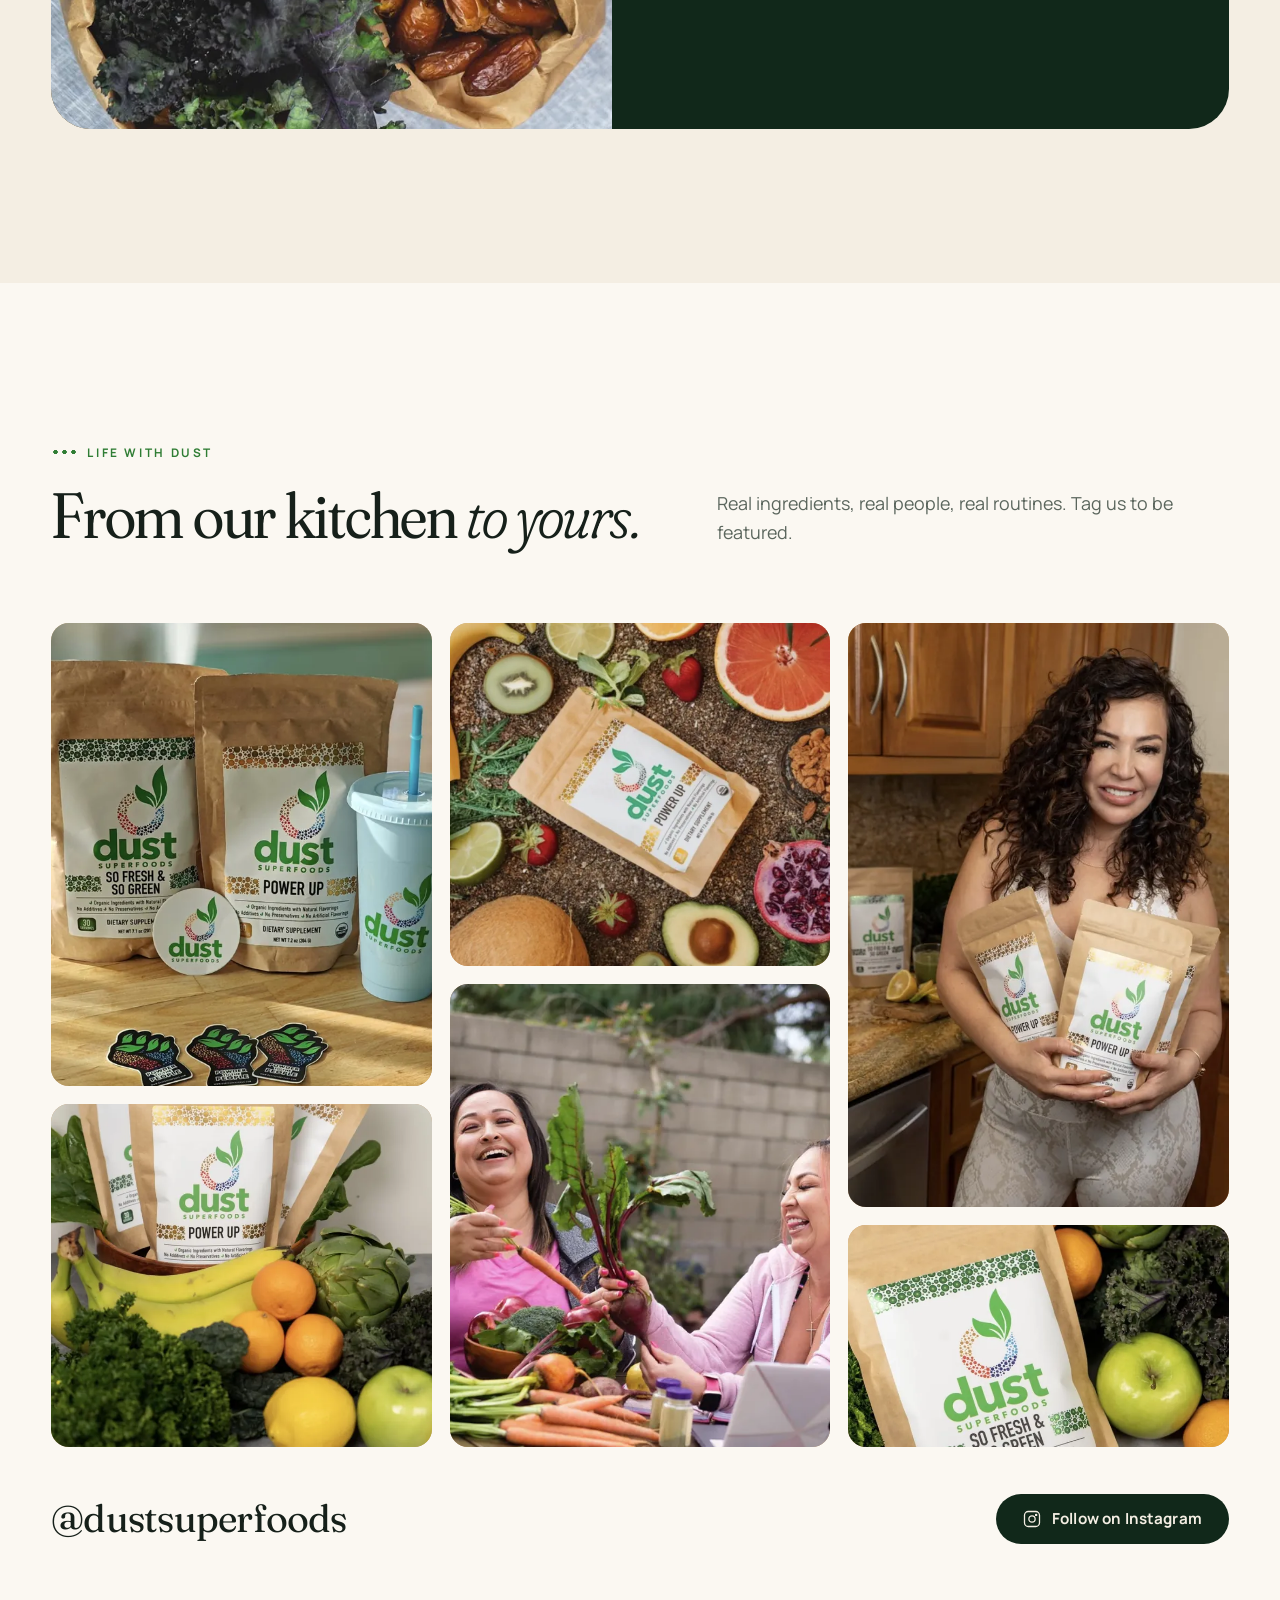
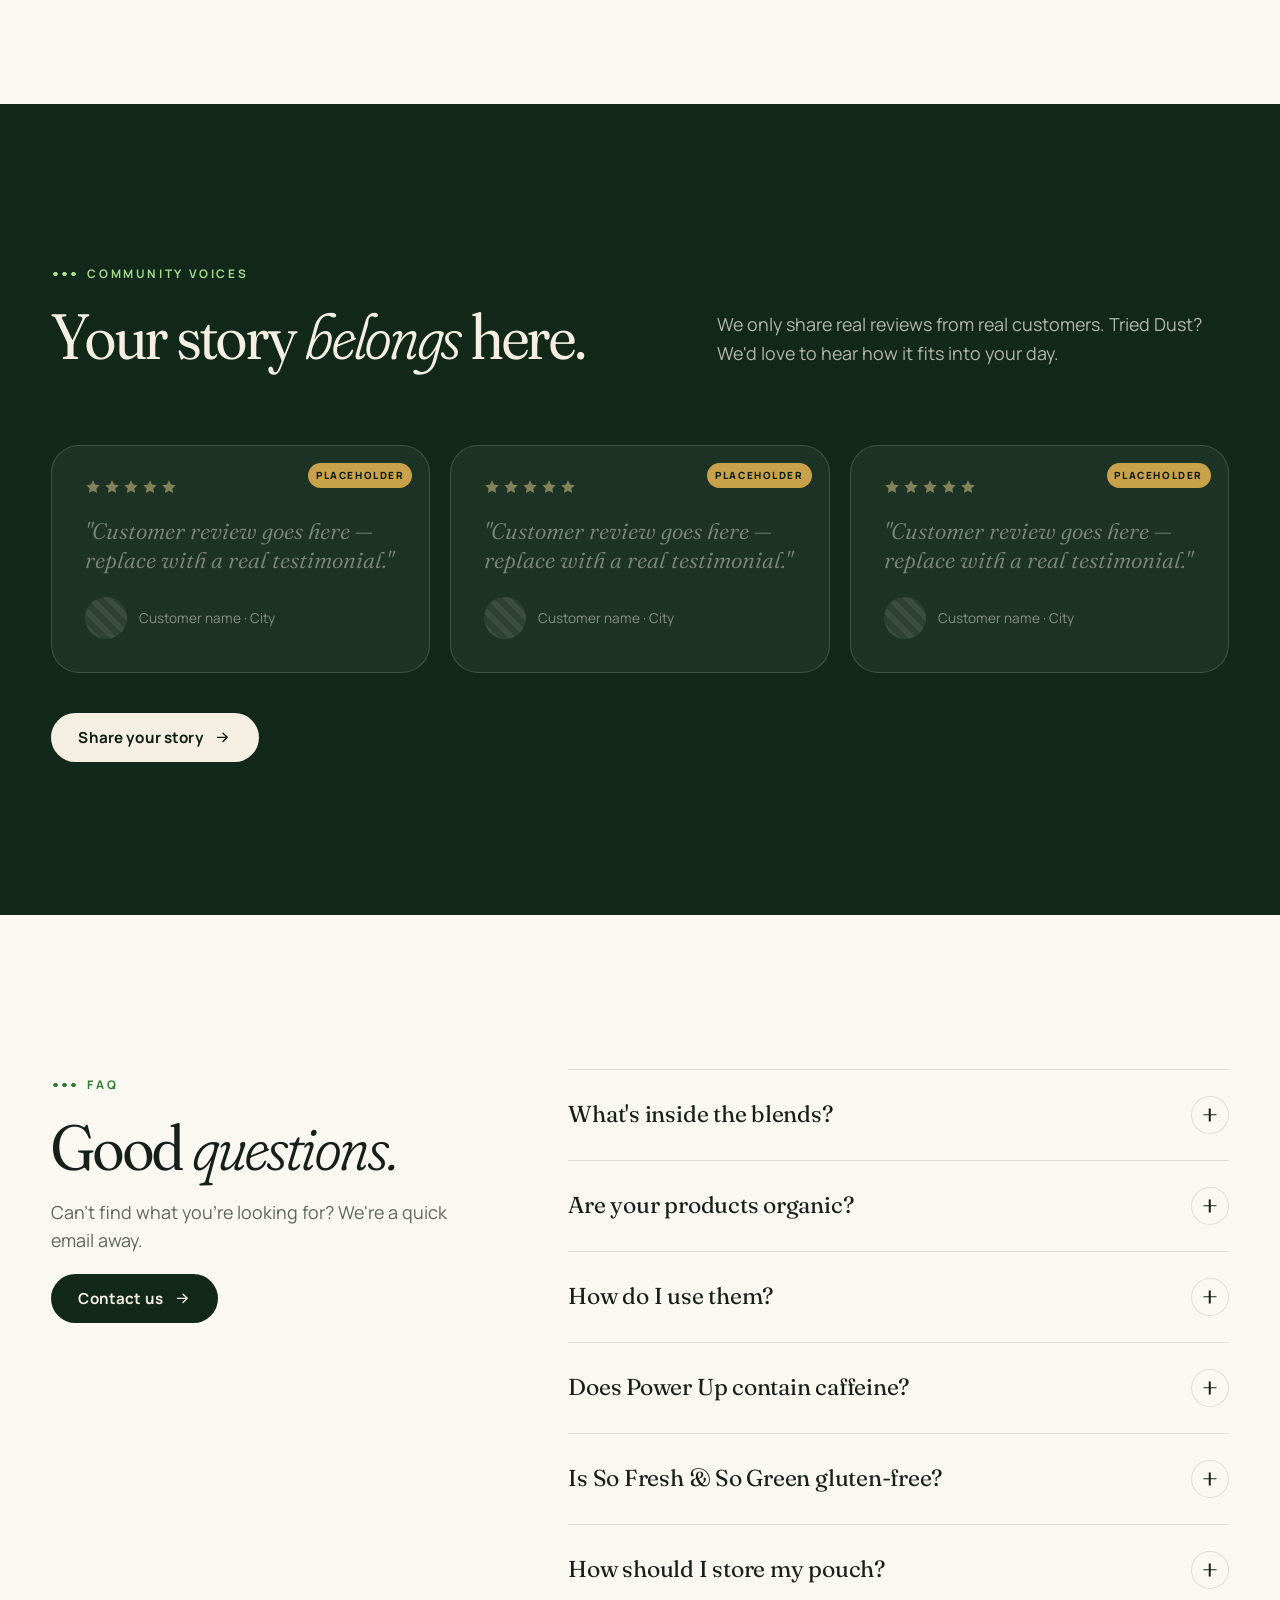
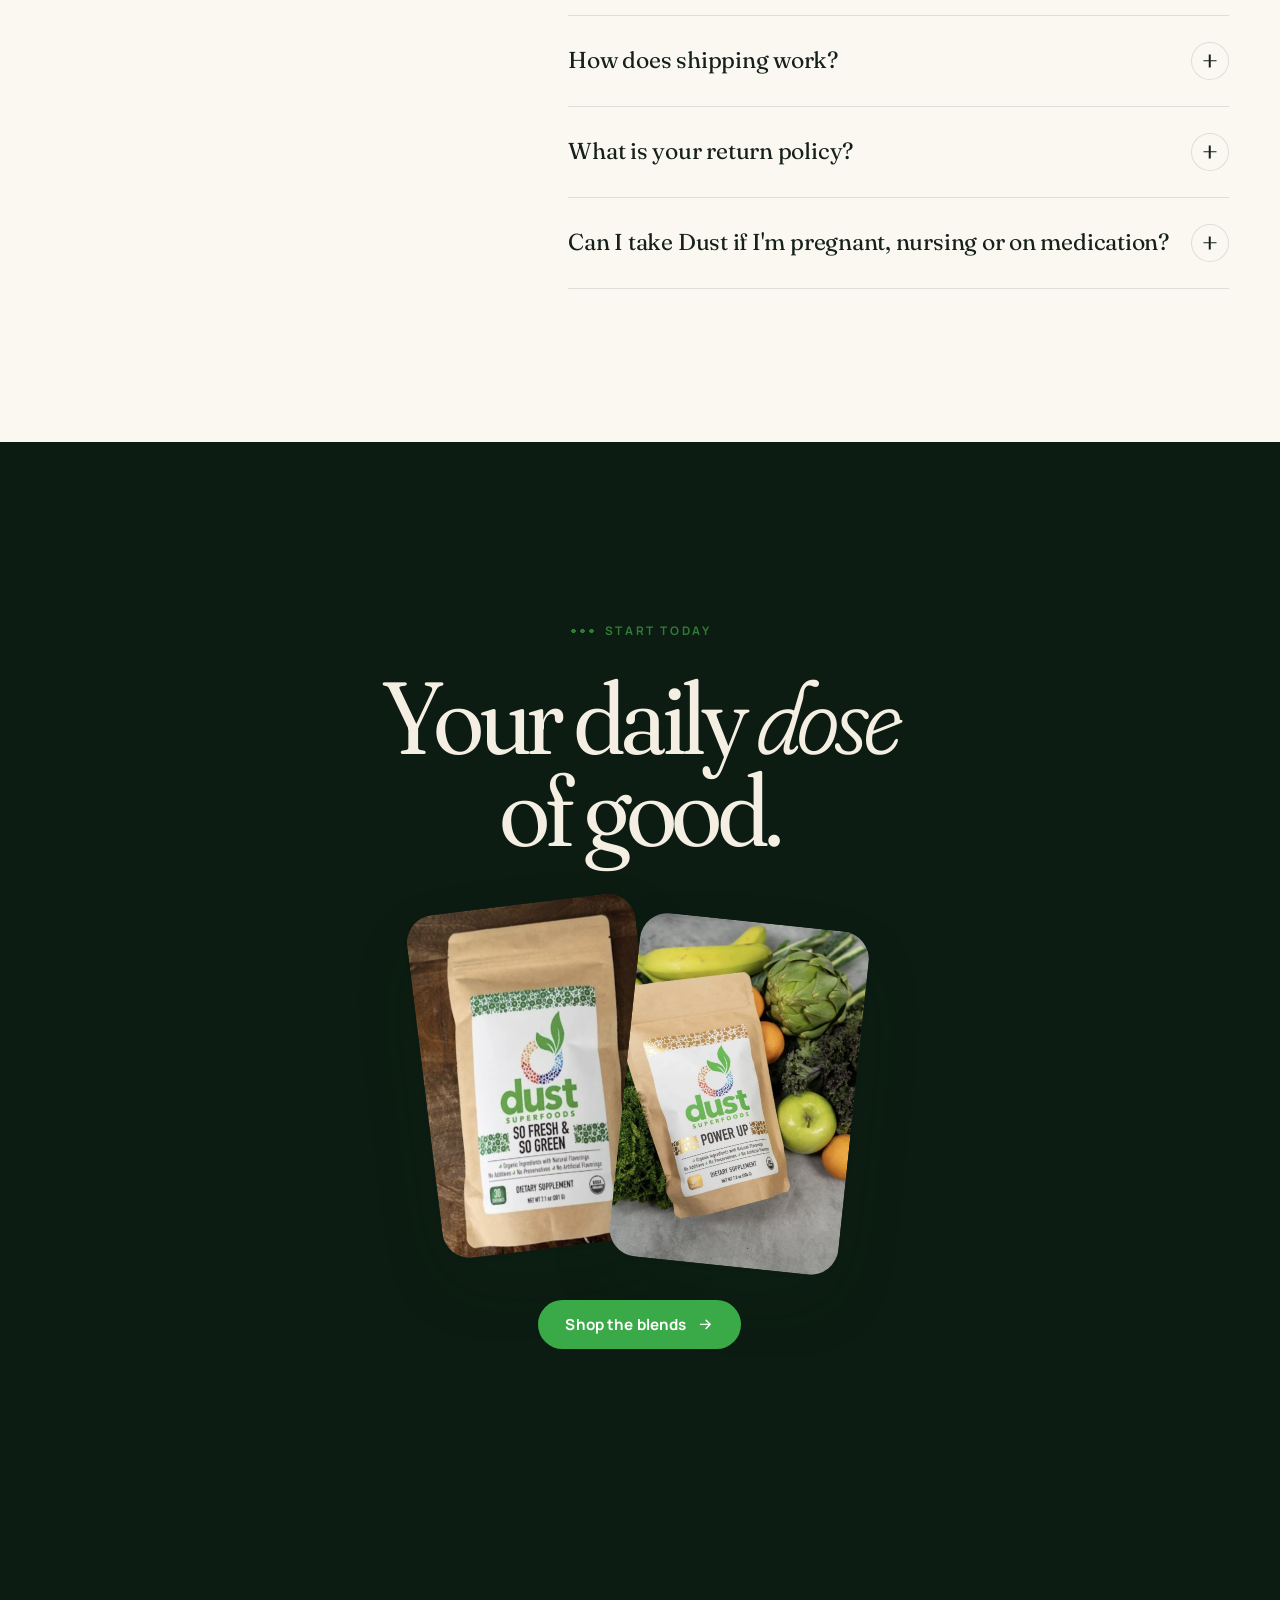
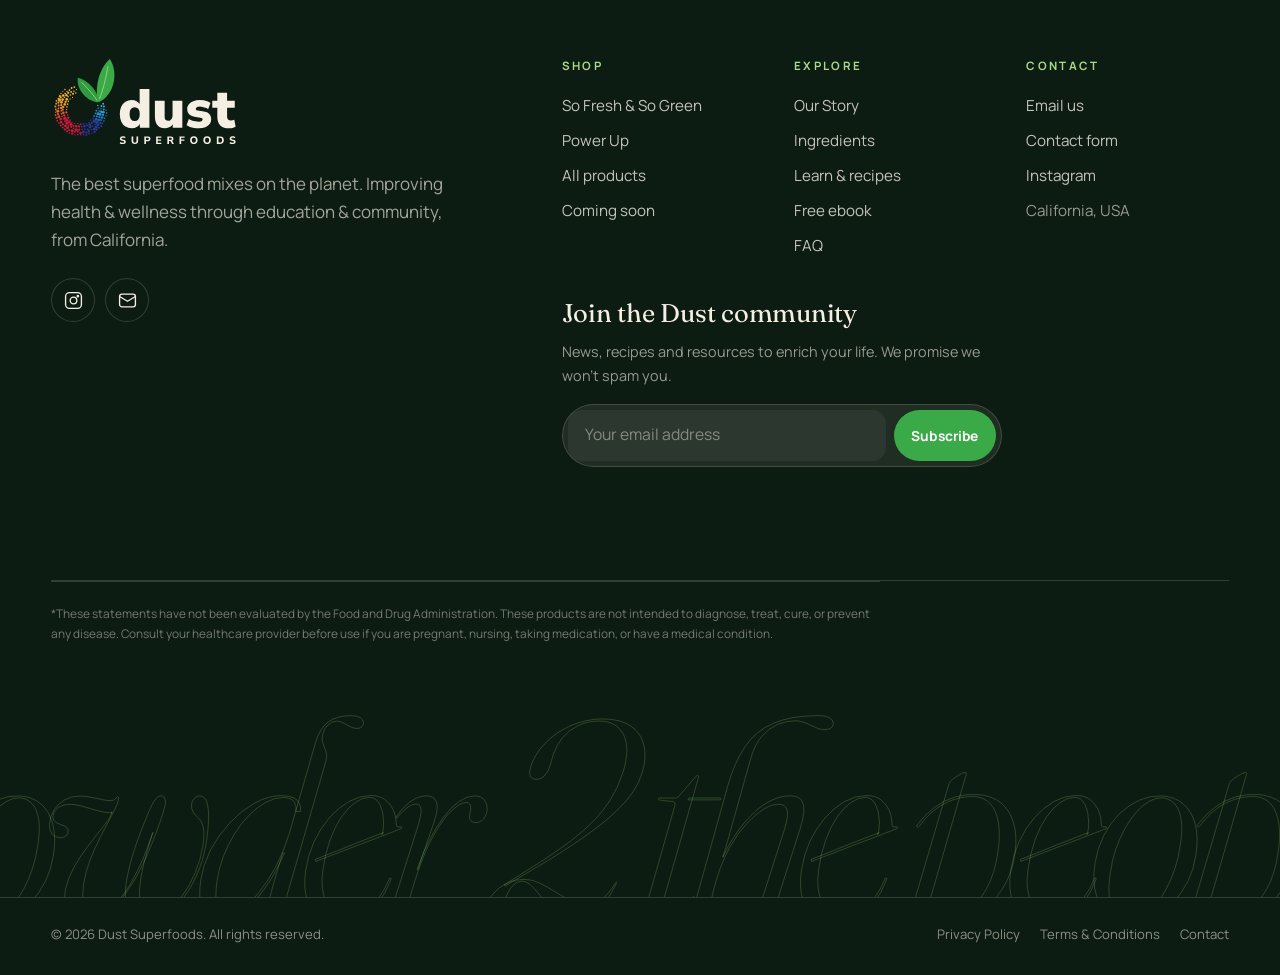
==== commit 58d01450: "Premium marquee: dark band, brand-gradient type, logo dot clusters, gradient hairlines, counter-scro" ====
--- a/index.html
+++ b/index.html
@@ -66,7 +66,10 @@
   <div class="hero-meta" aria-hidden="true">Drag the pouch to spin it<br>Est. California</div>
 </section>
 
-<div class="marquee" aria-hidden="true"><div class="marquee-track"><span>Organic ingredients<i></i></span><span>No additives<i></i></span><span>No preservatives<i></i></span><span>No artificial flavorings<i></i></span><span>Powder to the People<i></i></span><span>30 servings per pouch<i></i></span><span>Made in California<i></i></span><span>Organic ingredients<i></i></span><span>No additives<i></i></span><span>No preservatives<i></i></span><span>No artificial flavorings<i></i></span><span>Powder to the People<i></i></span><span>30 servings per pouch<i></i></span><span>Made in California<i></i></span></div></div>
+<div class="marquee" aria-hidden="true">
+  <div class="marquee-row marquee-row--a"><div class="marquee-track"><span>Organic ingredients<i class="mq-dots" aria-hidden="true"><b></b><b></b><b></b><b></b></i></span><span>No additives<i class="mq-dots" aria-hidden="true"><b></b><b></b><b></b><b></b></i></span><span>No preservatives<i class="mq-dots" aria-hidden="true"><b></b><b></b><b></b><b></b></i></span><span>No artificial flavorings<i class="mq-dots" aria-hidden="true"><b></b><b></b><b></b><b></b></i></span><span>Powder to the People<i class="mq-dots" aria-hidden="true"><b></b><b></b><b></b><b></b></i></span><span>30 servings per pouch<i class="mq-dots" aria-hidden="true"><b></b><b></b><b></b><b></b></i></span><span>Made in California<i class="mq-dots" aria-hidden="true"><b></b><b></b><b></b><b></b></i></span><span>Organic ingredients<i class="mq-dots" aria-hidden="true"><b></b><b></b><b></b><b></b></i></span><span>No additives<i class="mq-dots" aria-hidden="true"><b></b><b></b><b></b><b></b></i></span><span>No preservatives<i class="mq-dots" aria-hidden="true"><b></b><b></b><b></b><b></b></i></span><span>No artificial flavorings<i class="mq-dots" aria-hidden="true"><b></b><b></b><b></b><b></b></i></span><span>Powder to the People<i class="mq-dots" aria-hidden="true"><b></b><b></b><b></b><b></b></i></span><span>30 servings per pouch<i class="mq-dots" aria-hidden="true"><b></b><b></b><b></b><b></b></i></span><span>Made in California<i class="mq-dots" aria-hidden="true"><b></b><b></b><b></b><b></b></i></span></div></div>
+  <div class="marquee-row marquee-row--b"><div class="marquee-track"><span>So Fresh &amp; So Green<em>✦</em></span><span>Greens + Detox<em>✦</em></span><span>Power Up<em>✦</em></span><span>Energy + Cognition + Performance<em>✦</em></span><span>The best superfood mixes on the planet<em>✦</em></span><span>Education · Community · Superfoods<em>✦</em></span><span>So Fresh &amp; So Green<em>✦</em></span><span>Greens + Detox<em>✦</em></span><span>Power Up<em>✦</em></span><span>Energy + Cognition + Performance<em>✦</em></span><span>The best superfood mixes on the planet<em>✦</em></span><span>Education · Community · Superfoods<em>✦</em></span></div></div>
+</div>
 
 <section class="section on-cream" aria-labelledby="intro-title">
   <div class="container">
--- a/css/style.css
+++ b/css/style.css
@@ -705,3 +705,29 @@
 @keyframes orbitCounter{from{transform:translate(-50%,-50%) rotate(0deg)}to{transform:translate(-50%,-50%) rotate(-360deg)}}
 @keyframes corePulse{50%{transform:scale(1.025)}}
 @media (prefers-reduced-motion:reduce){.ing-set,.ing-set .ing-node,.ing-visual .core{animation:none!important}.ing-set .ing-node{transform:translate(-50%,-50%)}}
+
+/* ===== Marquee v2 — premium dark band with brand-gradient type ===== */
+.marquee{position:relative;background:radial-gradient(120% 140% at 50% 0%,#17301f 0%,var(--forest-950) 70%);color:var(--cream);padding:0;border:0;overflow:hidden;isolation:isolate}
+.marquee::before,.marquee::after{content:"";position:absolute;left:0;right:0;height:1px;z-index:2;background:linear-gradient(90deg,transparent,#f7b733 15%,#d71a3c 35%,#2e2a8e 55%,#1f9ad6 72%,#3aaa48 88%,transparent);background-size:200% 100%;animation:mqLine 9s linear infinite;opacity:.85}
+.marquee::before{top:0}.marquee::after{bottom:0;animation-direction:reverse}
+.marquee-row{position:relative;overflow:hidden;-webkit-mask-image:linear-gradient(90deg,transparent,#000 8%,#000 92%,transparent);mask-image:linear-gradient(90deg,transparent,#000 8%,#000 92%,transparent)}
+.marquee-row--a{padding:26px 0 10px}
+.marquee-row--b{padding:6px 0 24px}
+.marquee .marquee-track{display:flex;width:max-content;animation:marquee 46s linear infinite}
+.marquee-row--b .marquee-track{animation-duration:58s;animation-direction:reverse}
+.marquee:hover .marquee-track{animation-play-state:paused}
+.marquee-row--a .marquee-track{background:linear-gradient(90deg,#f7b733,#f08a3c,#d71a3c,#8e3fa0,#3d4fc0,#1f9ad6,#45b8ea,#6cc36a,#3aaa48,#a9d98a,#f7b733);background-size:25% 100%;-webkit-background-clip:text;background-clip:text;color:transparent;animation:marquee 46s linear infinite,mqHue 14s linear infinite}
+.marquee-row--a span{display:inline-flex;align-items:center;gap:30px;padding-right:30px;font-family:var(--font-display);font-size:clamp(1.6rem,3.2vw,2.9rem);font-style:italic;font-weight:330;letter-spacing:-.015em;line-height:1.15;white-space:nowrap;font-variation-settings:"SOFT" 100,"WONK" 1,"opsz" 144}
+.marquee-row--b span{display:inline-flex;align-items:center;gap:22px;padding-right:22px;font-size:.78rem;font-weight:700;letter-spacing:.32em;text-transform:uppercase;white-space:nowrap;color:rgba(244,238,227,.55)}
+.marquee-row--b em{font-style:normal;font-size:.7rem;color:var(--gold)}
+.mq-dots{position:relative;display:inline-block;width:26px;height:26px;flex:none}
+.mq-dots b{position:absolute;border-radius:50%;box-shadow:0 0 12px currentColor}
+.mq-dots b:nth-child(1){left:2px;top:4px;width:8px;height:8px;background:#f7b733;color:#f7b733}
+.mq-dots b:nth-child(2){left:3px;top:15px;width:7px;height:7px;background:#d71a3c;color:#d71a3c}
+.mq-dots b:nth-child(3){left:13px;top:18px;width:6px;height:6px;background:#2e2a8e;color:#3d4fc0}
+.mq-dots b:nth-child(4){left:15px;top:7px;width:9px;height:9px;background:#1f9ad6;color:#1f9ad6}
+@keyframes mqHue{to{background-position:100% 0}}
+@keyframes mqLine{to{background-position:-200% 0}}
+@media (prefers-reduced-motion:reduce){.marquee .marquee-track,.marquee::before,.marquee::after{animation:none!important}}
+.marquee .marquee-row--b .marquee-track span{font-family:var(--font-body);font-style:normal;font-size:.74rem;font-weight:700;letter-spacing:.3em}
+.marquee .marquee-row--a .marquee-track span{font-size:clamp(1.6rem,3.2vw,2.9rem)}
